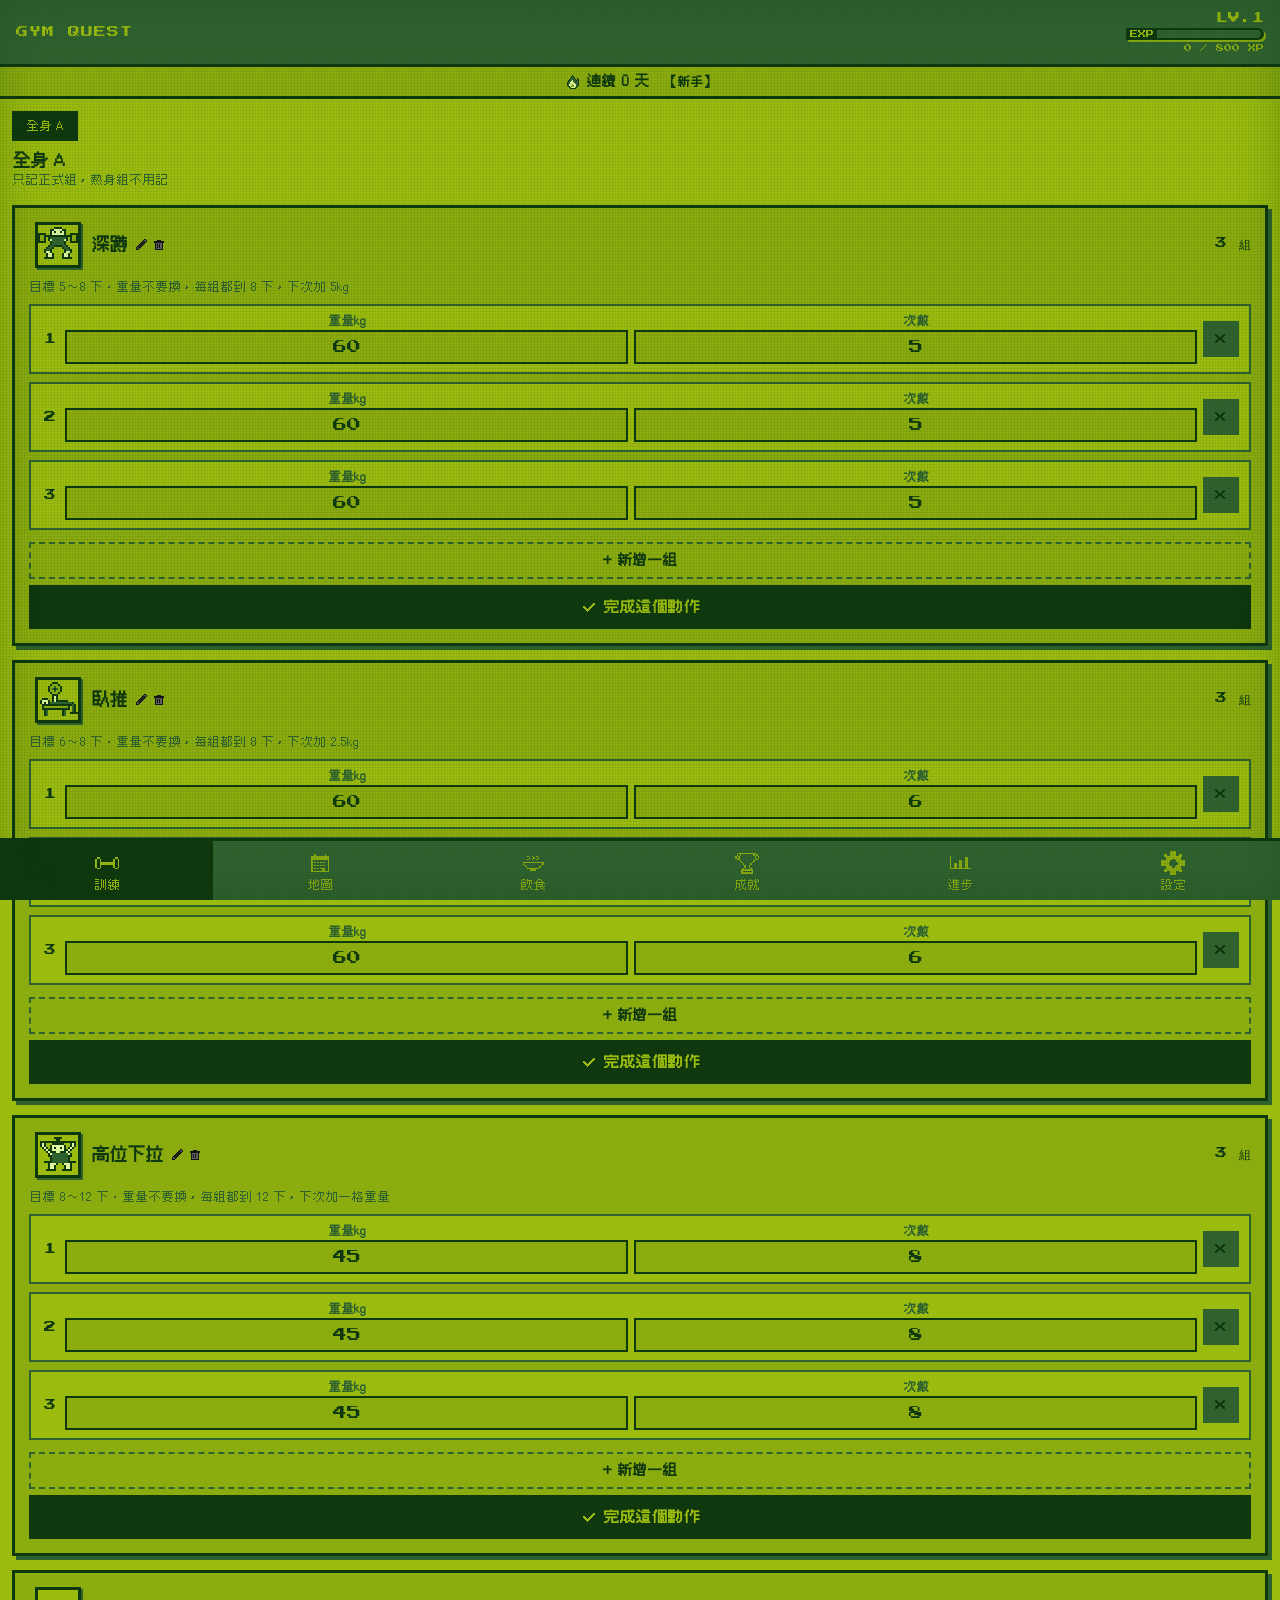
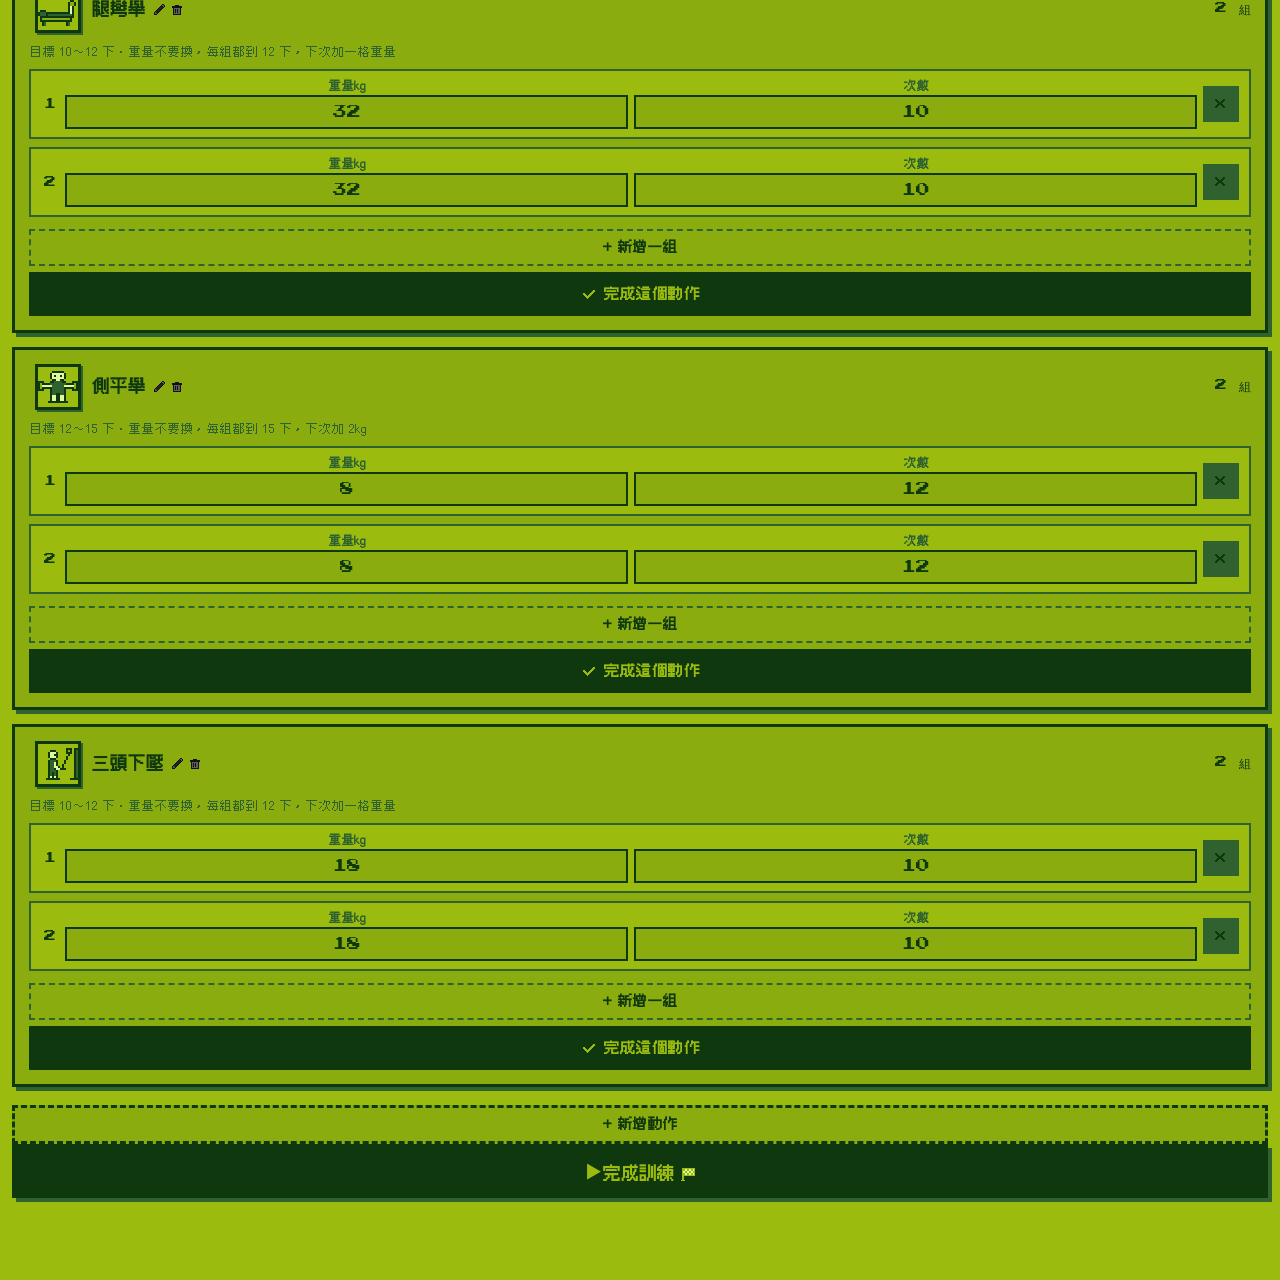
==== game.html @ 8fcd289e "教練功能：練完跳教練分析（每個動作跟上次比＋下次怎麼做）、動作卡顯示今天目標、進度頁教練總評（出席、近四週走勢、該調整什麼）、連三次沒進步自動降一成、同動作不同名字合併、可讀飲食 App 同步的資料 " ====
<!DOCTYPE html>
<html lang="zh-TW">
<head>
<meta charset="UTF-8">
<meta name="viewport" content="width=device-width, initial-scale=1.0, maximum-scale=1.0, user-scalable=no">
<title>健身打卡遊戲</title>
<link href="https://fonts.googleapis.com/css2?family=Noto+Sans+TC:wght@400;500;700&display=swap" rel="stylesheet">
<style>
@font-face {
  font-family: 'PressStart';
  src: url('[data-uri]') format('truetype');
}

/* Cubic 11 (俐方體11號) pixel CJK font, SIL OFL 1.1 — see fonts/OFL.txt */
@font-face {
  font-family: 'Cubic11';
  src: url('fonts/Cubic_11.woff2') format('woff2');
  font-display: swap;
}

*{box-sizing:border-box;margin:0;padding:0;}
body{font-family:'Cubic11','Noto Sans TC',sans-serif;background:#0a0a1a;color:#e0e0e0;min-height:100vh;display:flex;flex-direction:column;}

/* Header */
#app-header{background:#16213e;padding:12px 16px;display:flex;align-items:center;justify-content:space-between;border-bottom:2px solid #0f3460;}
#app-title{font-family:'PressStart',monospace;font-size:12px;color:#f39c12;letter-spacing:1px;}
#xp-area{display:flex;flex-direction:column;align-items:flex-end;gap:4px;}
#level-badge{font-family:'PressStart',monospace;font-size:12px;color:#f1c40f;}
#xp-bar-wrap{width:120px;height:8px;background:#2c3e50;border-radius:4px;overflow:hidden;}
#xp-bar{height:100%;background:linear-gradient(90deg,#f39c12,#e74c3c);border-radius:4px;transition:width 0.5s;}
#xp-text{font-family:'PressStart',monospace;font-size:8px;color:#bdc3c7;}

/* Streak */
#streak-bar{background:#0f3460;padding:6px 16px;text-align:center;font-size:14px;color:#f39c12;}

/* Main */
#main{flex:1;overflow-y:auto;padding-bottom:70px;}
#section-map{height:100%;overflow:hidden;}

/* Bottom Nav */
#bottom-nav{position:fixed;bottom:0;left:0;right:0;background:#16213e;border-top:2px solid #0f3460;display:flex;z-index:100;}
.nav-btn{flex:1;padding:10px 4px 8px;display:flex;flex-direction:column;align-items:center;gap:3px;cursor:pointer;border:none;background:none;color:#7f8c8d;font-size:12px;font-family:'Cubic11','Noto Sans TC',sans-serif;transition:color 0.2s;}
.nav-btn.active{color:#f39c12;}
.nav-btn svg{width:22px;height:22px;}
.nav-btn svg.px{width:24px;height:24px;}
.nav-px{display:flex;line-height:0;}
.nav-btn span{font-size:12px;}

/* Day Tabs */
#day-tabs{display:flex;overflow-x:auto;gap:6px;padding:12px 12px 0;scrollbar-width:none;}
#day-tabs::-webkit-scrollbar{display:none;}
.day-tab{flex-shrink:0;padding:6px 12px;border-radius:20px;border:2px solid transparent;cursor:pointer;font-size:12px;font-weight:500;transition:all 0.2s;background:#1a1a2e;color:#7f8c8d;}
.day-tab.active{color:#fff;border-color:currentColor;}
.day-tab.active.push{color:#e74c3c;border-color:#e74c3c;background:#2d1515;}
.day-tab.active.pull{color:#3498db;border-color:#3498db;background:#152030;}
.day-tab.active.legs{color:#2ecc71;border-color:#2ecc71;background:#152818;}
.day-tab.active.rest{color:#7f8c8d;border-color:#7f8c8d;}

/* Exercise Cards */
.ex-card{background:#1a1a2e;border-radius:12px;margin:12px;padding:14px;border:1px solid #2a2a4e;}
.ex-name{font-size:16px;font-weight:700;margin-bottom:10px;color:#fff;}
.ex-name span{font-size:12px;font-weight:400;color:#7f8c8d;margin-left:6px;}

/* Set rows */
.set-row{display:flex;align-items:center;gap:6px;margin-bottom:8px;padding:8px 10px;border-radius:8px;background:#0f0f2a;transition:all 0.2s;}
.set-row.confirmed{background:#0d1f0d;opacity:0.75;}
.set-row.locked{background:#111128;opacity:0.5;}
.set-num{font-size:12px;color:#7f8c8d;width:18px;flex-shrink:0;text-align:center;}
.set-inp{flex:1;min-width:0;}
.set-inp input{width:100%;background:#1e1e3e;border:1px solid #2a2a5e;border-radius:6px;color:#fff;font-size:16px;padding:6px 4px;font-family:'Cubic11','Noto Sans TC',sans-serif;text-align:center;}
.set-inp input:disabled{background:#181830;color:#555;border-color:#222;}
.set-inp label{font-size:12px;color:#7f8c8d;display:block;text-align:center;margin-bottom:2px;}
.confirm-btn{width:44px;height:44px;border-radius:50%;background:#27ae60;border:none;color:#fff;font-size:20px;cursor:pointer;flex-shrink:0;display:flex;align-items:center;justify-content:center;transition:transform 0.1s;}
.confirm-btn:active{transform:scale(0.9);}
.confirmed-icon{width:44px;height:44px;border-radius:50%;background:#1a3a1a;display:flex;align-items:center;justify-content:center;font-size:18px;flex-shrink:0;}
.lock-icon{width:44px;height:44px;border-radius:50%;background:#1a1a2e;display:flex;align-items:center;justify-content:center;font-size:18px;flex-shrink:0;color:#444;}

/* Add set button */
.add-set-btn{width:100%;padding:8px;border:1px dashed #2a2a5e;border-radius:8px;background:none;color:#7f8c8d;font-size:14px;cursor:pointer;margin-top:4px;font-family:'Cubic11','Noto Sans TC',sans-serif;}
.add-set-btn:hover{border-color:#3498db;color:#3498db;}

/* Complete button */
#complete-btn-wrap{padding:0 12px 12px;}
#complete-btn{width:100%;padding:14px;border-radius:12px;background:linear-gradient(135deg,#f39c12,#e74c3c);border:none;color:#fff;font-size:16px;font-weight:700;cursor:pointer;font-family:'Cubic11','Noto Sans TC',sans-serif;transition:opacity 0.2s;}
#complete-btn:hover{opacity:0.9;}
#complete-btn:disabled{opacity:0.4;cursor:not-allowed;}

/* Rest day */
#rest-msg{text-align:center;padding:60px 20px;color:#7f8c8d;}
#rest-msg .rest-icon{font-size:60px;margin-bottom:16px;}
#rest-msg h2{font-size:20px;color:#fff;margin-bottom:8px;}
#rest-msg p{font-size:14px;}

/* Map */
#map-section{padding:12px;}
.map-title{font-family:'PressStart',monospace;font-size:12px;color:#f39c12;margin-bottom:12px;}
.map-week-row{display:flex;gap:4px;margin-bottom:4px;align-items:center;}
.week-label{width:30px;font-size:12px;color:#555;flex-shrink:0;}
.week-dots{display:grid;grid-template-columns:repeat(7,1fr);gap:3px;flex:1;}
.day-dot-sm{aspect-ratio:1;border-radius:3px;cursor:pointer;}
.push-done{background:#27ae60;}
.pull-done{background:#27ae60;}
.legs-done{background:#27ae60;}
.rest-day{background:#2a2a4e;cursor:default;}
.map-future{background:#1a1a2e;border:1px solid #2a2a4e;cursor:default;}
.missed{background:#3a3a3a;}
.today-dot{background:#f39c12;box-shadow:0 0 6px #f39c12;}

/* Day detail modal */
#day-modal{position:fixed;inset:0;background:rgba(0,0,0,0.85);display:none;align-items:flex-end;justify-content:center;z-index:9996;}
#day-modal.show{display:flex;}
.day-modal-box{background:#1a1a2e;border-radius:16px 16px 0 0;width:100%;max-height:80vh;overflow-y:auto;padding:20px;}
.day-modal-date{font-family:'PressStart',monospace;font-size:12px;color:#f39c12;margin-bottom:12px;}
.day-modal-ex{margin-bottom:12px;}
.day-modal-ex-name{font-size:14px;font-weight:700;color:#fff;margin-bottom:6px;}
.day-modal-set{font-size:12px;color:#bdc3c7;padding:3px 0;}
#part-modal{position:fixed;inset:0;background:rgba(0,0,0,0.85);display:none;align-items:flex-end;justify-content:center;z-index:9996;}
#part-modal.show{display:flex;}
#part-grid{display:grid;grid-template-columns:repeat(3,1fr);gap:8px;}
.part-btn{display:flex;flex-direction:column;align-items:center;gap:6px;padding:10px 4px;border-radius:8px;border:1px solid #2a2a4e;background:#0f0f2a;color:#e0e0e0;font-size:14px;cursor:pointer;font-family:'Cubic11','Noto Sans TC',sans-serif;}
.part-btn:active{border-color:#f39c12;}
.ex-icon{flex-shrink:0;margin-right:8px;image-rendering:pixelated;}
.ex-tile{flex-shrink:0;width:46px;height:46px;margin-right:10px;display:flex;align-items:center;justify-content:center;background:#9bbc0f;border:3px solid #0f380f;box-shadow:2px 2px 0 #306230;}
.ex-tile .ex-icon{margin-right:0;}
.px{vertical-align:middle;flex-shrink:0;}
.px-tile{display:inline-flex;align-items:center;justify-content:center;width:40px;height:40px;background:#9bbc0f;border:3px solid #0f380f;box-shadow:2px 2px 0 #306230;}
.ach-card:not(.unlocked) .px-tile{opacity:.55;}
.ach-lock{opacity:.7;}
.day-modal-close{width:100%;padding:12px;border-radius:8px;border:none;background:#2a2a4e;color:#fff;font-size:15px;cursor:pointer;margin-top:12px;font-family:'Cubic11','Noto Sans TC',sans-serif;}

/* Achievements */
#ach-section{padding:12px;}
.ach-card{background:#1a1a2e;border-radius:10px;padding:12px 14px;margin-bottom:8px;display:flex;align-items:center;gap:12px;border:1px solid #2a2a4e;}
.ach-card.unlocked{border-color:#f39c12;background:#1e1a10;}
.ach-icon{font-size:28px;width:44px;text-align:center;}
.ach-info{flex:1;}
.ach-name{font-size:14px;font-weight:700;color:#fff;}
.ach-card:not(.unlocked) .ach-name{color:#555;}
.ach-desc{font-size:12px;color:#7f8c8d;margin-top:2px;}
.ach-card:not(.unlocked) .ach-desc{color:#333;}
.ach-lock{font-size:20px;color:#333;}

/* Settings */
#set-section{padding:12px;}
.set-group{background:#1a1a2e;border-radius:12px;padding:14px;margin-bottom:12px;border:1px solid #2a2a4e;}
.set-group h3{font-size:14px;color:#f39c12;margin-bottom:12px;font-weight:700;}
.set-row-item{display:flex;flex-direction:column;gap:6px;margin-bottom:12px;}
.set-row-item label{font-size:14px;color:#bdc3c7;}
.set-row-item input[type=date]{background:#0f0f2a;border:1px solid #2a2a5e;border-radius:8px;color:#fff;font-size:16px;padding:8px 10px;font-family:'Cubic11','Noto Sans TC',sans-serif;width:100%;}
.danger-btn{width:100%;padding:12px;border-radius:8px;border:1px solid #e74c3c;background:none;color:#e74c3c;font-size:14px;cursor:pointer;font-family:'Cubic11','Noto Sans TC',sans-serif;margin-top:6px;}
.danger-btn:hover{background:#e74c3c;color:#fff;}
.save-btn{width:100%;padding:12px;border-radius:8px;border:none;background:#27ae60;color:#fff;font-size:14px;cursor:pointer;font-family:'Cubic11','Noto Sans TC',sans-serif;margin-top:6px;}

/* Toast */
#toast{position:fixed;top:20px;left:50%;transform:translateX(-50%) translateY(-80px);background:#f39c12;color:#000;padding:10px 20px;border-radius:20px;font-size:14px;font-weight:700;z-index:9999;transition:transform 0.3s;pointer-events:none;}
#toast.show{transform:translateX(-50%) translateY(0);}

/* Achievement notification */
#ach-notif{position:fixed;top:70px;right:-320px;background:#1a1a2e;border:2px solid #f39c12;border-radius:12px;padding:12px 14px;width:280px;z-index:9995;transition:right 0.4s cubic-bezier(0.175,0.885,0.32,1.275);box-shadow:0 4px 20px rgba(0,0,0,0.5);}
#ach-notif.show{right:12px;}
.ach-notif-inner{display:flex;align-items:center;gap:10px;}
.ach-notif-icon{font-size:28px;flex-shrink:0;}
.ach-notif-text{}
.ach-notif-label{font-size:12px;color:#f39c12;font-family:'PressStart',monospace;margin-bottom:3px;}
.ach-notif-name{font-size:14px;font-weight:700;color:#fff;}
.ach-notif-desc{font-size:12px;color:#7f8c8d;margin-top:2px;}

/* Coach analysis overlay */
#coach-overlay{position:fixed;inset:0;background:rgba(0,0,0,0.92);display:none;flex-direction:column;z-index:9997;overflow-y:auto;}
#coach-overlay.show{display:flex;}
.coach-header{background:#16213e;padding:16px;text-align:center;font-family:'PressStart',monospace;font-size:12px;color:#f39c12;letter-spacing:1px;flex-shrink:0;}
.coach-body{padding:12px;flex:1;}
.coach-ex{background:#1a1a2e;border-radius:12px;margin-bottom:12px;padding:14px;border-left:4px solid #2a2a5e;}
.coach-ex-name{font-size:15px;font-weight:700;color:#fff;margin-bottom:8px;}
.coach-sets{font-size:12px;color:#7f8c8d;margin-bottom:10px;line-height:1.8;}
.coach-advice{display:flex;align-items:center;gap:10px;padding:10px 12px;border-radius:8px;font-size:14px;font-weight:700;}
.advice-up{background:#0d2e1a;color:#2ecc71;border:1px solid #27ae60;}
.advice-hold{background:#1a1a0d;color:#f39c12;border:1px solid #f39c12;}
.advice-down{background:#2e0d0d;color:#e74c3c;border:1px solid #c0392b;}
.advice-icon{font-size:20px;flex-shrink:0;}
.coach-footer{padding:16px;flex-shrink:0;}
.coach-close-btn{width:100%;padding:14px;border-radius:12px;border:none;background:#3498db;color:#fff;font-size:16px;font-weight:700;cursor:pointer;font-family:'Cubic11','Noto Sans TC',sans-serif;}

/* Level up overlay */
#lvl-overlay{position:fixed;inset:0;background:rgba(0,0,0,0.85);display:none;align-items:center;justify-content:center;z-index:9998;flex-direction:column;gap:16px;}
#lvl-overlay.show{display:flex;}
.lvl-title{font-family:'PressStart',monospace;font-size:16px;color:#f1c40f;text-align:center;line-height:2;}
.lvl-btn{padding:12px 32px;border-radius:20px;border:none;background:#f39c12;color:#000;font-size:16px;font-weight:700;cursor:pointer;font-family:'Cubic11','Noto Sans TC',sans-serif;}

/* No plan notice */
#no-plan-notice{background:#1a1a2e;border:1px solid #f39c12;border-radius:10px;margin:12px;padding:12px;font-size:14px;color:#f39c12;text-align:center;}

/* Day header */
.day-header{padding:10px 12px 4px;font-size:14px;color:#7f8c8d;}
.day-note{font-size:12px;color:#306230;margin-top:2px;}
.ex-goal{font-size:12px;line-height:1.5;color:#306230;padding:0 0 8px;}
.ex-goal.up{color:#0f380f;font-weight:700;}
.ex-goal b{color:#0f380f;}
.coach-card{background:#e0f8a0;border:3px solid #0f380f;border-radius:4px;box-shadow:4px 4px 0 #306230;padding:12px 14px;margin:0 0 16px;color:#0f380f;font-size:14px;line-height:1.6;}
.coach-card h4{font-size:16px;margin:0 0 6px;display:flex;align-items:center;gap:6px;}
.coach-card h5{font-size:12px;margin:12px 0 4px;color:#306230;border-bottom:2px dashed #306230;padding-bottom:2px;}
.coach-row{display:flex;gap:8px;align-items:baseline;padding:2px 0;}
.coach-row .nm{flex:0 0 5em;font-weight:700;}
.coach-row .tg{flex:0 0 4.4em;font-weight:700;white-space:nowrap;}
.coach-row .dt{flex:1;color:#306230;font-size:12px;}
.coach-tip{padding:4px 0 4px 14px;position:relative;}
.coach-tip::before{content:'▶';position:absolute;left:0;font-size:10px;top:8px;}
.coach-top{background:#e0f8a0;border:3px solid #0f380f;padding:10px 12px;margin-bottom:12px;color:#0f380f;font-size:14px;line-height:1.6;font-weight:700;}
.coach-tag{float:right;font-size:12px;padding:1px 8px;border:2px solid #0f380f;background:#e0f8a0;color:#0f380f;}
.coach-tag.up{background:#0f380f;color:#9bbc0f;}
.day-header strong{color:#fff;font-size:15px;}

/* ─── Game Boy theme（四階綠：#0f380f / #306230 / #8bac0f / #9bbc0f）───
   Overrides the base styles above; inline colors in render functions are
   remapped with attribute selectors. */
body{background:#9bbc0f;color:#0f380f;}
#app-header{background:#306230;border-bottom:3px solid #0f380f;}
#app-title,#level-badge{color:#9bbc0f;}
#xp-text{color:#8bac0f;}
/* Pokémon HP-style EXP bar: dark rounded frame, label, segmented fill that moves in steps */
#xp-row{display:flex;align-items:center;gap:3px;background:#0f380f;padding:2px 3px 2px 4px;border-radius:2px 8px 8px 2px;box-shadow:2px 2px 0 #8bac0f;}
#xp-label{font-family:'PressStart',monospace;font-size:8px;line-height:1;color:#9bbc0f;}
#xp-bar-wrap{width:104px;height:8px;border-radius:0 5px 5px 0;background:#306230;border:2px solid #306230;overflow:hidden;}
#xp-bar{border-radius:0;background:repeating-linear-gradient(90deg,#9bbc0f 0 4px,#8bac0f 4px 5px);transition:width .6s steps(10);}
#streak-bar{background:#8bac0f;color:#0f380f;border-bottom:3px solid #0f380f;font-weight:700;}
#streak-bar *{color:#0f380f!important;}

.day-tab{border-radius:0;background:#0f380f!important;color:#9bbc0f!important;border:2px solid #0f380f!important;}
.day-header{color:#306230;}
.day-header strong{color:#0f380f;font-size:17px;}

.ex-card{background:#8bac0f;border:3px solid #0f380f;border-radius:0;box-shadow:4px 4px 0 #306230;margin:14px 12px;}
.ex-name span[id^=exname]{font-size:17px!important;font-weight:700!important;color:#0f380f!important;margin-left:0!important;}
.ex-name > span:last-child{color:#0f380f!important;font-family:'PressStart',monospace;font-size:12px!important;}
.ex-name button{filter:grayscale(1) brightness(.4);}

.set-row{background:#9bbc0f;border:2px solid #306230;border-radius:0;}
.set-num{font-family:'PressStart',monospace;font-size:12px;color:#0f380f;}
.set-inp label{color:#306230;font-weight:700;}
.set-inp input{background:#8bac0f;color:#0f380f;border:2px solid #0f380f;border-radius:0;font-family:'PressStart',monospace;font-size:14px;padding:8px 4px;}
.set-inp input:focus{outline:none;background:#0f380f;color:#9bbc0f;}
/* LCD screen texture: faint pixel grid + darker edges over everything, ignores taps */
body::after{content:'';position:fixed;inset:0;pointer-events:none;z-index:100000;
  background:
    repeating-linear-gradient(0deg,rgba(15,56,15,.07) 0 1px,transparent 1px 3px),
    repeating-linear-gradient(90deg,rgba(15,56,15,.07) 0 1px,transparent 1px 3px);
  box-shadow:inset 0 0 40px rgba(15,56,15,.25);}
/* Game Boy scrollbars (replace the browser's white ones) */
*{scrollbar-width:thin;scrollbar-color:#306230 #8bac0f;}
::-webkit-scrollbar{width:8px;height:8px;}
::-webkit-scrollbar-track{background:#8bac0f;}
::-webkit-scrollbar-thumb{background:#306230;border:2px solid #8bac0f;border-radius:0;}
/* hide the browser's white number spinner arrows */
input[type=number]{-moz-appearance:textfield;appearance:textfield;}
input[type=number]::-webkit-inner-spin-button,input[type=number]::-webkit-outer-spin-button{-webkit-appearance:none;margin:0;}
.set-row button{background:#306230!important;color:#9bbc0f!important;border-radius:0!important;}

.add-set-btn{border:2px dashed #306230;border-radius:0;color:#0f380f;font-weight:700;}
.add-set-btn:hover,.add-set-btn:active{border-color:#0f380f;color:#0f380f;background:#9bbc0f!important;}
.ex-done-btn{width:100%;padding:10px;margin-top:6px;border:3px solid #0f380f;border-radius:0;background:#0f380f;color:#9bbc0f;font-size:15px;font-weight:700;cursor:pointer;font-family:'Cubic11','Noto Sans TC',sans-serif;display:flex;align-items:center;justify-content:center;gap:6px;}
.ex-done-btn .px rect[fill="#0f380f"]{fill:#9bbc0f;}
.ex-done-btn.undo{background:#9bbc0f;color:#0f380f;}
.ex-done-btn.undo .px rect[fill="#0f380f"]{fill:#0f380f;}
.ex-card.done{background:#9bbc0f;box-shadow:none;border-style:dashed;opacity:.85;}
.ex-card.done.collapsed{padding:8px 12px;cursor:pointer;}
.ex-done-row{display:flex;align-items:center;gap:6px;color:#0f380f;}
.ex-done-row b{font-size:15px;white-space:nowrap;}
.ex-done-sum{font-size:12px;color:#306230;margin-left:auto;text-align:right;}
#complete-btn{background:#0f380f;color:#9bbc0f;border-radius:0;box-shadow:4px 4px 0 #306230;font-size:17px;}

#bottom-nav{background:#306230;border-top:3px solid #0f380f;}
.nav-btn{color:#8bac0f;}
.nav-btn.active{color:#9bbc0f;background:#0f380f;}

/* recolor body-part icons to green shades */
.ex-icon rect{fill:#306230;}
.ex-icon rect[fill="#c8a27a"],.ex-icon rect[fill="#6b5a48"]{fill:#0f380f;}
.ex-icon rect[fill="#f39c12"]{fill:#e0f8a0;}
.ex-icon rect[fill="#0a0a1a"]{fill:#9bbc0f;}

.set-group,.ach-card,.day-modal-box,.part-btn{background:#8bac0f!important;color:#0f380f!important;border:3px solid #0f380f!important;border-radius:0!important;}
.set-group h3,.day-modal-date,.ach-name,.day-modal-ex-name{color:#0f380f!important;}
.save-btn,.day-modal-close{background:#0f380f;color:#9bbc0f;border-radius:0;}
.danger-btn{border-radius:0;border-color:#0f380f;color:#0f380f;}
#toast{background:#0f380f;color:#9bbc0f;border-radius:0;}

/* ── Other tabs (map / diet / achievements / progress): inline colors → Game Boy palette ── */
:is(#section-map,#section-diet,#section-achievements,#section-progress) [style*="color:#fff"],
:is(#section-map,#section-diet,#section-achievements,#section-progress) [style*="color:#ecf0f1"],
:is(#section-map,#section-diet,#section-achievements,#section-progress) [style*="color:#f39c12"],
:is(#section-map,#section-diet,#section-achievements,#section-progress) [style*="color:#e74c3c"],
:is(#section-map,#section-diet,#section-achievements,#section-progress) [style*="color:#3498db"],
:is(#section-map,#section-diet,#section-achievements,#section-progress) [style*="color:#27ae60"],
:is(#section-map,#section-diet,#section-achievements,#section-progress) [style*="color:#2ecc71"],
:is(#section-map,#section-diet,#section-achievements,#section-progress) [style*="color:#9b59b6"]{color:#0f380f!important;}
:is(#section-map,#section-diet,#section-achievements,#section-progress) [style*="color:#7f8c8d"]{color:#306230!important;}

/* big panels */
#section-achievements [style*="background:#16213e"],
#section-progress [style*="background:#1a1a2e"]{background:#8bac0f!important;border:3px solid #0f380f;border-radius:0!important;box-shadow:4px 4px 0 #306230;}
/* diet page */
.dt-wrap{padding:12px;}
.dt-title{font-family:'PressStart',monospace;font-size:12px;text-align:center;letter-spacing:1px;background:#0f380f;color:#9bbc0f;padding:10px;margin-bottom:14px;box-shadow:4px 4px 0 #306230;}
.dt-card{display:block;background:#8bac0f;border:3px solid #0f380f;box-shadow:4px 4px 0 #306230;padding:12px;margin-bottom:16px;color:#0f380f;}
.dt-h{display:flex;align-items:center;gap:6px;font-size:14px;font-weight:700;padding-bottom:8px;margin-bottom:10px;border-bottom:2px dashed #306230;list-style:none;}
.dt-h::-webkit-details-marker{display:none;}
.dt-h small{margin-left:auto;font-size:12px;font-weight:400;color:#306230;}
summary.dt-h{cursor:pointer;}
.dt-foods:not([open]) .dt-h{border-bottom:none;padding-bottom:0;margin-bottom:0;}
.dt-foods[open] .dt-h small{visibility:hidden;}
.dt-bar-row{display:flex;align-items:center;gap:8px;margin:8px 0;font-size:12px;}
.dt-bar-label{width:44px;flex-shrink:0;}
.dt-bar{flex:1;height:12px;background:#9bbc0f;border:2px solid #0f380f;border-radius:0 6px 6px 0;overflow:hidden;}
.dt-bar div{height:100%;background:repeating-linear-gradient(90deg,#0f380f 0 4px,#306230 4px 5px);}
.dt-bar-val{width:74px;flex-shrink:0;text-align:right;color:#306230;}
.dt-bar-val b{color:#0f380f;}
.dt-note{margin-top:10px;font-size:12px;color:#306230;border-top:2px dashed #306230;padding-top:8px;}
.dt-tabs{display:grid;grid-template-columns:repeat(5,1fr);gap:4px;margin-bottom:10px;}
.dt-tab{font-family:'Cubic11','Noto Sans TC',sans-serif;font-size:12px;padding:6px 0;background:#9bbc0f;color:#0f380f;border:2px solid #0f380f;cursor:pointer;}
.dt-tab.active{background:#0f380f;color:#9bbc0f;}
.dt-row{background:#9bbc0f;border:2px solid #306230;padding:8px 10px;margin-bottom:6px;}
.dt-row-top{display:flex;justify-content:space-between;align-items:baseline;gap:8px;font-size:14px;}
.dt-name{font-weight:700;}
.dt-name small{font-weight:400;font-size:12px;color:#306230;margin-left:6px;}
.dt-kcal{font-family:'PressStart',monospace;font-size:12px;white-space:nowrap;}
.dt-kcal small{font-family:'Cubic11','Noto Sans TC',sans-serif;font-size:12px;margin-left:3px;color:#306230;}
.dt-mac{display:flex;gap:12px;margin-top:4px;font-size:12px;color:#306230;}
.dt-mac b{color:#0f380f;}
.dt-total{background:#0f380f;color:#9bbc0f;padding:10px;margin-top:8px;}
.dt-total .dt-row-top{font-weight:700;}
.dt-total .dt-kcal small,.dt-total .dt-mac b{color:#9bbc0f;}
.dt-total .dt-mac{color:#8bac0f;}

/* achievements: title progress bar + cards */
#section-achievements [style*="background:#0a0a1a"]{background:#0f380f!important;border-radius:0!important;height:8px!important;}
#section-achievements [style*="linear-gradient"]{background:#9bbc0f!important;border-radius:0!important;}
.ach-card.unlocked{background:#0f380f!important;}
.ach-card.unlocked .ach-name{color:#9bbc0f!important;}
.ach-card.unlocked .ach-desc{color:#8bac0f!important;}
.ach-card:not(.unlocked) .ach-name{color:#306230!important;}
.ach-card:not(.unlocked) .ach-desc{color:#306230!important;opacity:.8;}

/* progress chart bars */
#section-progress [style*="background:#3498db"]{background:#0f380f!important;border-radius:0!important;width:10px!important;}

/* map */
#section-map button[style*="background:#1a1a2e"]{background:#0f380f!important;color:#9bbc0f!important;border-radius:0!important;}
#section-map [style*="background:#12122a"]{background:#8bac0f!important;color:#306230!important;border-radius:0!important;}
#section-map [style*="background:#0d0d1a"]{background:#9bbc0f!important;color:#8bac0f!important;border:2px solid #8bac0f!important;border-radius:0!important;}
#section-map [style*="background:#1e7a45"]{background:#0f380f!important;color:#9bbc0f!important;border-radius:0!important;}
#section-map div[style*="solid #f39c12"]{background:#e0f8a0!important;color:#0f380f!important;border:3px solid #0f380f!important;border-radius:0!important;}

/* modals / overlays */
.day-modal-set{color:#306230;}
#day-modal-body [style*="color:#f39c12"]{color:#0f380f!important;font-weight:700;}
#day-modal-body [style*="color:#7f8c8d"]{color:#306230!important;}
.day-modal-ex{border-bottom:2px dashed #306230;padding-bottom:8px;}
.part-btn span{color:#0f380f;}
#ach-notif{background:#8bac0f;border:3px solid #0f380f;border-radius:0;box-shadow:4px 4px 0 #306230;}
.ach-notif-label,.ach-notif-name{color:#0f380f;font-weight:700;}
.ach-notif-desc{color:#306230;}
.coach-header{background:#306230;color:#9bbc0f;}
.coach-ex{background:#8bac0f;border-radius:0;border-left:6px solid #0f380f;}
.coach-ex-name{color:#0f380f;}
.coach-sets{color:#306230;}
.advice-up,.advice-hold,.advice-down{border-radius:0;background:#9bbc0f;color:#0f380f;border:2px solid #0f380f;}
.advice-up{background:#0f380f;color:#9bbc0f;}
.coach-close-btn,.lvl-btn{background:#9bbc0f;color:#0f380f;border-radius:0;box-shadow:4px 4px 0 #306230;}
.lvl-title{color:#9bbc0f;}

/* settings: progress box (inline colors) */
#section-settings [style*="background:#0f0f2a"]{background:#9bbc0f!important;border:2px solid #306230;border-radius:0!important;color:#0f380f!important;}
#section-settings [style*="color:#f39c12"]{color:#0f380f!important;}
#section-settings [style*="color:#7f8c8d"]{color:#306230!important;}

/* ── Pokémon-style dialog boxes: light box, double dark border, blinking ▶ cursor ── */
@keyframes px-blink{0%,49%{opacity:1}50%,100%{opacity:0}}
.day-modal-box,#ach-notif,#toast,.lvl-title{
  background:#e0f8a0!important;color:#0f380f!important;
  border:4px solid #0f380f!important;border-radius:6px!important;
  box-shadow:inset 0 0 0 3px #e0f8a0,inset 0 0 0 5px #306230,4px 4px 0 #306230!important;
}
.day-modal-box{margin:0 8px 8px;width:calc(100% - 16px);padding:20px 18px!important;}
.day-modal-box .day-modal-set{color:#306230;}
.part-btn{background:#e0f8a0!important;border-width:2px!important;}
.part-btn:active,.part-btn:focus{background:#9bbc0f!important;outline:none;}
.day-modal-close,.lvl-btn,.coach-close-btn{text-align:left;padding-left:18px!important;background:#e0f8a0!important;color:#0f380f!important;border:3px solid #0f380f!important;border-radius:4px!important;box-shadow:none!important;font-weight:700;}
.day-modal-close::before,.lvl-btn::before,.coach-close-btn::before,#complete-btn::before{content:'▶ ';display:inline-block;animation:px-blink 1s steps(1) infinite;}
#complete-btn{text-align:center;}
#complete-btn .px rect[fill="#0f380f"]{fill:#9bbc0f;}
/* level up: text box in the middle of the dark screen */
#lvl-overlay{background:rgba(15,56,15,.92)!important;}
.lvl-title{padding:18px 26px;font-size:14px!important;}
.lvl-btn{min-width:180px;border-color:#9bbc0f!important;box-shadow:inset 0 0 0 2px #306230!important;}
/* toast + achievement popup: stepped motion like a GB screen */
#toast{border-radius:4px!important;padding:12px 18px!important;font-weight:700;white-space:nowrap;transition-timing-function:steps(4)!important;}
#toast::after{content:' ▼';animation:px-blink 1s steps(1) infinite;}
#ach-notif{transition-timing-function:steps(5)!important;}
.ach-notif-label{font-family:'PressStart','Cubic11',monospace!important;font-size:12px!important;display:flex;align-items:center;gap:4px;}
/* in-game dialog replacing native confirm/prompt/alert */
#px-dlg{position:fixed;inset:0;background:rgba(15,56,15,.85);display:none;align-items:flex-end;justify-content:center;z-index:10001;}
#px-dlg.show{display:flex;}
#px-dlg-msg{font-size:14px;line-height:1.7;white-space:pre-wrap;word-break:break-all;}
#px-dlg-inp{display:none;width:100%;margin-top:12px;background:#8bac0f;color:#0f380f;border:2px solid #0f380f;border-radius:0;font-size:16px;padding:8px;font-family:'Cubic11','Noto Sans TC',sans-serif;}
#px-dlg-inp:focus{outline:none;background:#9bbc0f;}
#px-dlg-btns{display:flex;gap:8px;}
#px-dlg-btns .day-modal-close{flex:1;}
#px-dlg-btns .px-dlg-no::before{content:'';display:none;}
</style>
</head>
<body>

<!-- Day Detail Modal -->
<div id="day-modal" onclick="closeDayModal()">
  <div class="day-modal-box" onclick="event.stopPropagation()">
    <div class="day-modal-date" id="day-modal-date"></div>
    <div id="day-modal-body"></div>
    <button class="day-modal-close" onclick="closeDayModal()">關閉</button>
  </div>
</div>

<!-- Body Part Picker -->
<div id="part-modal" onclick="closePartPicker()">
  <div class="day-modal-box" onclick="event.stopPropagation()">
    <div class="day-modal-date">訓練部位</div>
    <div id="part-grid"></div>
    <button class="day-modal-close" onclick="closePartPicker()">取消</button>
  </div>
</div>

<div id="px-dlg">
  <div class="day-modal-box">
    <div id="px-dlg-msg"></div>
    <input id="px-dlg-inp" type="text" autocomplete="off">
    <div id="px-dlg-btns">
      <button class="day-modal-close px-dlg-no" onclick="pxDlgDone(false)">否</button>
      <button class="day-modal-close" onclick="pxDlgDone(true)">是</button>
    </div>
  </div>
</div>

<!-- Coach Analysis Overlay -->
<div id="coach-overlay">
  <div class="coach-header"><span data-px="chart"></span> 教練分析</div>
  <div class="coach-body" id="coach-body"></div>
  <div class="coach-footer">
    <button class="coach-close-btn" onclick="closeCoach()">了解，繼續</button>
  </div>
</div>

<!-- Level Up Overlay -->
<div id="lvl-overlay">
  <div class="lvl-title" id="lvl-title"></div>
  <button class="lvl-btn" onclick="closeLvlOverlay()">繼續</button>
</div>

<!-- Toast -->
<div id="toast"></div>

<!-- Achievement Notification -->
<div id="ach-notif">
  <div class="ach-notif-inner">
    <div class="ach-notif-icon" id="ach-notif-icon"></div>
    <div class="ach-notif-text">
      <div class="ach-notif-label"><span data-px="trophy"></span> 成就解鎖！</div>
      <div class="ach-notif-name" id="ach-notif-name"></div>
      <div class="ach-notif-desc" id="ach-notif-desc"></div>
    </div>
  </div>
</div>

<!-- Header -->
<div id="app-header">
  <div id="app-title">GYM QUEST</div>
  <div id="xp-area">
    <div id="level-badge">LV.1</div>
    <div id="xp-row"><span id="xp-label">EXP</span><div id="xp-bar-wrap"><div id="xp-bar" style="width:0%"></div></div></div>
    <div id="xp-text">0 / 800 XP</div>
  </div>
</div>

<!-- Streak -->
<div id="streak-bar"><span data-px="fire"></span> 連續 <strong id="streak-val">0</strong> 天　<span id="title-badge" style="font-size:12px;color:#f39c12;"></span></div>

<!-- Main -->
<div id="main">
  <div id="section-workout"></div>
  <div id="section-map" style="display:none"></div>
  <div id="section-diet" style="display:none"></div>
  <div id="section-achievements" style="display:none"></div>
  <div id="section-progress" style="display:none"></div>
  <div id="section-settings" style="display:none"></div>
</div>

<!-- Bottom Nav -->
<nav id="bottom-nav">
  <button class="nav-btn active" onclick="showSection('workout')" id="nav-workout">
    <span class="nav-px" data-pxnav="barbell"></span>
    <span>訓練</span>
  </button>
  <button class="nav-btn" onclick="showSection('map')" id="nav-map">
    <span class="nav-px" data-pxnav="calendar"></span>
    <span>地圖</span>
  </button>
  <button class="nav-btn" onclick="showSection('diet')" id="nav-diet">
    <span class="nav-px" data-pxnav="bowl"></span>
    <span>飲食</span>
  </button>
  <button class="nav-btn" onclick="showSection('achievements')" id="nav-achievements">
    <span class="nav-px" data-pxnav="trophy"></span>
    <span>成就</span>
  </button>
  <button class="nav-btn" onclick="showSection('progress')" id="nav-progress">
    <span class="nav-px" data-pxnav="chart"></span>
    <span>進步</span>
  </button>
  <button class="nav-btn" onclick="showSection('settings')" id="nav-settings">
    <span class="nav-px" data-pxnav="gear"></span>
    <span>設定</span>
  </button>
</nav>

<script>
// ─── Constants ───────────────────────────────────────────────
const GYM_SESSIONS  = 'gym_sessions';
const GYM_GAME      = 'gym_game';
const GYM_TEMPLATES = 'gym_tpl';
const GYM_PLAN      = 'gym_plan';
const GYM_SESSION_DRAFT = 'gym_draft';
const GYM_PROGRESS  = 'gym_progress';
const GYM_LINK      = 'gym_link'; // link code from the diet app (食光); device setting, not in backups
const GYM_DIET      = 'gym_diet'; // last synced diet summary {goal,tk,tp,days:{date:[kcal,p,c,f]},w:{date:kg}}
const GYM_SFX       = 'gym_sfx'; // '0' = sound effects off (default on); device setting, not in backups

const XP_PER_SET   = 3;
const XP_COMPLETE  = 50;
const XP_DELOAD    = 80;
const XP_PER_LEVEL = 800;
const MAX_LEVEL    = 52;
const STREAK_MAX_GAP = 3; // rest days allowed between workouts (2–3 days/week, e.g. Mon → Fri)

// 一週三天全身，A／B 輪流。range = 目標次數範圍；inc = 全部達標後加多少 kg（0 = 機械，自己加一格）
const DEFAULT_TEMPLATES = {
  1:[ // 全身 A
    {name:'深蹲',      range:[5,8],   inc:5,   sets:[{w:60,r:5},{w:60,r:5},{w:60,r:5}]},
    {name:'臥推',      range:[6,8],   inc:2.5, sets:[{w:60,r:6},{w:60,r:6},{w:60,r:6}]},
    {name:'高位下拉',  range:[8,12],  inc:0,   sets:[{w:45,r:8},{w:45,r:8},{w:45,r:8}]},
    {name:'腿彎舉',    range:[10,12], inc:0,   sets:[{w:32,r:10},{w:32,r:10}]},
    {name:'側平舉',    range:[12,15], inc:2,   sets:[{w:8,r:12},{w:8,r:12}]},
    {name:'三頭下壓',  range:[10,12], inc:0,   sets:[{w:18,r:10},{w:18,r:10}]},
  ],
  2:[ // 全身 B
    {name:'硬舉',      range:[3,5],   inc:5,   sets:[{w:90,r:3},{w:90,r:3}]},
    {name:'上斜臥推',  range:[8,10],  inc:2.5, sets:[{w:50,r:8},{w:50,r:8},{w:50,r:8}]},
    {name:'機械划船',  range:[10,12], inc:0,   sets:[{w:23,r:10},{w:23,r:10},{w:23,r:10}]},
    {name:'槓片腿推',  range:[10,12], inc:5,   sets:[{w:100,r:10},{w:100,r:10},{w:100,r:10}]},
    {name:'二頭彎舉',  range:[10,12], inc:2.5, sets:[{w:17.5,r:10},{w:17.5,r:10}]},
    {name:'臉拉',      part:'shoulder', range:[12,15], inc:0, sets:[{w:'',r:12},{w:'',r:12}]},
  ],
};

const WEEK_CYCLE = [
  {type:'fullA', label:'全身 A', short:'全A', day:1, color:'push'},
  {type:'fullB', label:'全身 B', short:'全B', day:2, color:'legs'},
];

const ACHIEVEMENTS_DEF = [
  // 🏋️ 臥推挑戰
  {id:'bench_60', cat:'bench', name:'臥推新手',   desc:'臥推達到 60kg',   icon:'🥉', secret:false},
  {id:'bench_80', cat:'bench', name:'臥推中階',   desc:'臥推達到 80kg',   icon:'🥈', secret:false},
  {id:'bench_100',cat:'bench', name:'百公斤臥推', desc:'臥推達到 100kg',  icon:'🥇', secret:false},
  {id:'bench_120',cat:'bench', name:'臥推猛獸',   desc:'臥推達到 120kg',  icon:'👹', secret:false},

  // 🔙 高位下拉挑戰
  {id:'pull_50',  cat:'pull',  name:'下拉入門',   desc:'高位下拉達到 50kg', icon:'🥉', secret:false},
  {id:'pull_65',  cat:'pull',  name:'下拉進階',   desc:'高位下拉達到 65kg', icon:'🥈', secret:false},
  {id:'pull_80',  cat:'pull',  name:'下拉強者',   desc:'高位下拉達到 80kg', icon:'🥇', secret:false},
  {id:'pull_100', cat:'pull',  name:'下拉傳說',   desc:'高位下拉達到 100kg',icon:'⚡', secret:false},

  // 🦵 腿推挑戰
  {id:'leg_60',   cat:'legs',  name:'腿力覺醒',   desc:'腿推達到 60kg',  icon:'🥉', secret:false},
  {id:'leg_100',  cat:'legs',  name:'腿力精英',   desc:'腿推達到 100kg', icon:'🥈', secret:false},
  {id:'leg_150',  cat:'legs',  name:'鐵腿戰士',   desc:'腿推達到 150kg', icon:'🥇', secret:false},
  {id:'leg_200',  cat:'legs',  name:'腿推傳說',   desc:'腿推達到 200kg', icon:'🦵', secret:false},

  // 📅 出勤系列
  {id:'sess_10',  cat:'attend', name:'初出茅廬',  desc:'累積完成 10 次訓練',  icon:'📅', secret:false},
  {id:'sess_30',  cat:'attend', name:'習慣養成',  desc:'累積完成 30 次訓練',  icon:'📆', secret:false},
  {id:'sess_60',  cat:'attend', name:'堅持不懈',  desc:'累積完成 60 次訓練',  icon:'🗓️', secret:false},
  {id:'sess_100', cat:'attend', name:'百戰老將',  desc:'累積完成 100 次訓練', icon:'💯', secret:false},
  {id:'sess_200', cat:'attend', name:'訓練機器',  desc:'累積完成 200 次訓練', icon:'🤖', secret:false},

  // 🔥 連續挑戰
  {id:'streak_7',  cat:'streak', name:'一週不斷',  desc:'連續訓練 7 天',   icon:'🔥', secret:false},
  {id:'streak_14', cat:'streak', name:'兩週鐵人',  desc:'連續訓練 14 天',  icon:'🔥🔥', secret:false},
  {id:'streak_30', cat:'streak', name:'一月燃燒',  desc:'連續訓練 30 天',  icon:'💥', secret:false},
  {id:'streak_60', cat:'streak', name:'兩月烈焰',  desc:'連續訓練 60 天',  icon:'⚡', secret:false},
  {id:'streak_100',cat:'streak', name:'百日修煉',  desc:'連續訓練 100 天', icon:'👑', secret:false},
  {id:'streak_365',cat:'streak', name:'年度傳說',  desc:'連續訓練 365 天', icon:'🌟', secret:false},

  // 🏋️ 深蹲挑戰
  {id:'squat_60', cat:'squat', name:'深蹲入門',   desc:'深蹲達到 60kg',  icon:'🥉', secret:false},
  {id:'squat_80', cat:'squat', name:'深蹲進階',   desc:'深蹲達到 80kg',  icon:'🥈', secret:false},
  {id:'squat_100',cat:'squat', name:'深蹲百公斤', desc:'深蹲達到 100kg', icon:'🥇', secret:false},
  {id:'squat_120',cat:'squat', name:'深蹲猛獸',   desc:'深蹲達到 120kg', icon:'🦁', secret:false},

  // ⛏️ 硬拉挑戰
  {id:'dead_100', cat:'dead', name:'硬拉破百',    desc:'硬舉達到 100kg', icon:'🥉', secret:false},
  {id:'dead_120', cat:'dead', name:'硬拉強者',    desc:'硬舉達到 120kg', icon:'🥈', secret:false},
  {id:'dead_150', cat:'dead', name:'硬拉精英',    desc:'硬舉達到 150kg', icon:'🥇', secret:false},
  {id:'dead_180', cat:'dead', name:'硬拉傳說',    desc:'硬舉達到 180kg', icon:'💀', secret:false},

  // 💪 上肢日系列
  {id:'upper_5',  cat:'upper', name:'上肢初鳴',   desc:'完成 5 次上肢訓練',  icon:'💪', secret:false},
  {id:'upper_15', cat:'upper', name:'上肢覺醒',   desc:'完成 15 次上肢訓練', icon:'💪💪', secret:false},
  {id:'upper_30', cat:'upper', name:'上肢強者',   desc:'完成 30 次上肢訓練', icon:'🦾', secret:false},
  {id:'upper_60', cat:'upper', name:'上肢傳說',   desc:'完成 60 次上肢訓練', icon:'🏆', secret:false},

  // 🦵 下肢日系列
  {id:'lower_5',  cat:'lower', name:'下肢初鳴',   desc:'完成 5 次下肢訓練',  icon:'🦵', secret:false},
  {id:'lower_15', cat:'lower', name:'下肢覺醒',   desc:'完成 15 次下肢訓練', icon:'🦵🦵', secret:false},
  {id:'lower_30', cat:'lower', name:'下肢英雄',   desc:'完成 30 次下肢訓練', icon:'🏃', secret:false},
  {id:'lower_60', cat:'lower', name:'下肢傳說',   desc:'完成 60 次下肢訓練', icon:'⚡', secret:false},

  // ⭐ 等級系列
  {id:'level_5',  cat:'level', name:'踏出第一步', desc:'升到第 5 級',  icon:'⭐', secret:false},
  {id:'level_10', cat:'level', name:'初窺門徑',   desc:'升到第 10 級', icon:'🌟', secret:false},
  {id:'level_20', cat:'level', name:'漸入佳境',   desc:'升到第 20 級', icon:'💫', secret:false},
  {id:'level_30', cat:'level', name:'爐火純青',   desc:'升到第 30 級', icon:'🔮', secret:false},
  {id:'level_52', cat:'level', name:'登峰造極',   desc:'達到最高等級！',icon:'🏆', secret:false},

  // 💎 XP 系列
  {id:'xp_1000',  cat:'xp', name:'XP 新星',  desc:'累積 1,000 XP',  icon:'💎', secret:false},
  {id:'xp_5000',  cat:'xp', name:'XP 戰士',  desc:'累積 5,000 XP',  icon:'💎💎', secret:false},
  {id:'xp_10000', cat:'xp', name:'XP 菁英',  desc:'累積 10,000 XP', icon:'💠', secret:false},
  {id:'xp_30000', cat:'xp', name:'XP 傳說',  desc:'累積 30,000 XP', icon:'🌈', secret:false},

  // 💀 隱藏成就
  {id:'night_owl',   cat:'secret', name:'夜梟',     desc:'晚上10點後完成訓練',         icon:'🦉', secret:true},
  {id:'early_bird',  cat:'secret', name:'早起鳥',   desc:'早上7點前完成訓練',           icon:'🌅', secret:true},
  {id:'century_sets',cat:'secret', name:'百組達人', desc:'累積完成 100 組',             icon:'💯', secret:true},
  {id:'full_week',   cat:'secret', name:'週全勤',   desc:'同一週上肢、下肢各完成一次',   icon:'🔄', secret:true},
  {id:'monthly_full',cat:'secret', name:'月度全勤', desc:'單月完成 12 次訓練',          icon:'📆', secret:true},
  {id:'all_normal',  cat:'secret', name:'全成就',   desc:'解鎖所有非隱藏成就',          icon:'👑', secret:true},
];

// ─── State ───────────────────────────────────────────────────
let gameState      = {xp:0,level:1,streak:0,lastDate:'',achievements:[]};
let sessions       = [];
let templates      = {};
let currentSection = 'workout';
let currentDay     = 1;   // 1=全身A, 2=全身B
let cycleProgress  = 0;   // which step in WEEK_CYCLE we're on
let currentSession = {};
let confirmedSets  = {};
let doneEx         = {};   // day -> exercise indices marked done today, in the order they were done
let openDoneEx     = {};   // done cards expanded for editing (not saved)
let staleDraft     = null; // unfinished workout from an earlier day (forgot to tap 完成訓練)

// ─── Init ────────────────────────────────────────────────────
function saveDraft(){
  localStorage.setItem(GYM_SESSION_DRAFT, JSON.stringify({
    session: currentSession,
    confirmed: confirmedSets,
    done: doneEx,
    day: currentDay,
    date: todayStr()
  }));
}

function loadDraft(){
  const raw = localStorage.getItem(GYM_SESSION_DRAFT);
  if(!raw) return;
  try{
    const d = JSON.parse(raw);
    // Only restore if draft is from today
    if(d.date === todayStr()){
      currentSession = d.session || {};
      confirmedSets  = d.confirmed || {};
      doneEx         = d.done || {};
      if(d.day) currentDay = d.day;
    } else if(d.session && d.day && Object.values(d.session[d.day]||{}).some(sets=>sets.length)){
      staleDraft = d;
    } else {
      localStorage.removeItem(GYM_SESSION_DRAFT);
    }
  }catch(e){}
}

// Forgot to tap 完成訓練 last time: offer to record it on that day instead of dropping it
async function resolveStaleDraft(){
  const d = staleDraft; staleDraft = null;
  if(!d) return;
  const label = (WEEK_CYCLE.find(w=>w.day===d.day)||WEEK_CYCLE[0]).label;
  if(await pxConfirm(d.date+' 的「'+label+'」還沒按完成訓練。要補記到那天嗎？（選否會丟掉這筆）')){
    currentDay = d.day;
    currentSession = d.session;
    if(!finishWorkout(d.date)) showToast('那筆沒有填重量和次數，已略過');
  }
  localStorage.removeItem(GYM_SESSION_DRAFT);
  currentSession = {};
  doneEx = {}; openDoneEx = {};
  currentDay = getCurrentSchedule().day;
  renderAll();
}

function init(){
  const gs = localStorage.getItem(GYM_GAME);
  if(gs) try{ gameState = JSON.parse(gs); }catch(e){}
  const ss = localStorage.getItem(GYM_SESSIONS);
  if(ss) try{ sessions = JSON.parse(ss); }catch(e){}
  applyTemplateUpdates();
  templates = getTemplates();

  // Load progress (which cycle step we're on)
  const prog = localStorage.getItem(GYM_PROGRESS);
  if(prog) try{ cycleProgress = parseInt(JSON.parse(prog).step)||0; }catch(e){}
  if(!WEEK_CYCLE[cycleProgress]) cycleProgress = 0;
  const sched = getCurrentSchedule();
  currentDay = sched.day || 1;

  document.querySelectorAll('[data-px]').forEach(el=>{ el.innerHTML = pxIcon(el.dataset.px, 1); });
  document.querySelectorAll('[data-pxnav]').forEach(el=>{ el.innerHTML = pxNavIcon(el.dataset.pxnav); });
  loadDraft();
  renderHeader();
  renderAll();
  resolveStaleDraft();
  syncDiet(false);
}

function getTemplates(){
  const saved = localStorage.getItem(GYM_TEMPLATES);
  const custom = saved ? JSON.parse(saved) : {};
  const merged = {};
  for(const d of Object.keys(DEFAULT_TEMPLATES)){
    merged[d] = custom[d]
      ? JSON.parse(JSON.stringify(custom[d]))
      : JSON.parse(JSON.stringify(DEFAULT_TEMPLATES[d]));
  }
  return merged;
}

// One-time changes to a plan already saved on the phone (keeps the user's weights/edits).
// gameState.tplRev remembers which ones ran, so deleting an added exercise sticks.
const TPL_UPDATES = [
  // 1: 上肢B 加臉拉 2×15 (rear delts), right after 側平舉
  ()=>({day:3, after:'側平舉', ex:{name:'臉拉', part:'shoulder', sets:[{w:'',r:15},{w:'',r:15}]}}),
  // 2: 四天上下肢 → 三天全身 A／B。手機上存的舊課表整份換成新的（舊的留一份在 gym_tpl_old），訓練紀錄不動
  ()=>({replaceAll:true}),
];
function applyTemplateUpdates(){
  const rev = gameState.tplRev||0;
  if(rev >= TPL_UPDATES.length) return;
  const saved = localStorage.getItem(GYM_TEMPLATES);
  const custom = saved ? JSON.parse(saved) : {};
  for(let i=rev;i<TPL_UPDATES.length;i++){
    const u = TPL_UPDATES[i]();
    if(u.replaceAll){
      if(saved && !localStorage.getItem('gym_tpl_old')) localStorage.setItem('gym_tpl_old', saved);
      Object.keys(custom).forEach(k=>delete custom[k]);
      Object.assign(custom, JSON.parse(JSON.stringify(DEFAULT_TEMPLATES)));
      localStorage.removeItem(GYM_SESSION_DRAFT);
      localStorage.setItem(GYM_PROGRESS, JSON.stringify({step:0}));
      continue;
    }
    const list = custom[u.day];
    if(!list || list.some(e=>e.name===u.ex.name)) continue; // default plan already has it
    const a = list.findIndex(e=>e.name===u.after);
    const at = a>=0 ? a+1 : list.length;
    list.splice(at, 0, u.ex);
    shiftDraftIndices(u.day, at);
  }
  localStorage.setItem(GYM_TEMPLATES, JSON.stringify(custom));
  gameState.tplRev = TPL_UPDATES.length;
  localStorage.setItem(GYM_GAME, JSON.stringify(gameState));
}
// An exercise was inserted at `at`: move today's unfinished entries for that day along with it
function shiftDraftIndices(day, at){
  const raw = localStorage.getItem(GYM_SESSION_DRAFT);
  if(!raw) return;
  try{
    const d = JSON.parse(raw);
    if(d.day!==day) return;
    const byIdx = (d.session||{})[day];
    if(byIdx){
      const shifted = {};
      Object.keys(byIdx).forEach(k=>{ const i=parseInt(k); shifted[i>=at?i+1:i] = byIdx[k]; });
      d.session[day] = shifted;
    }
    if(d.done && d.done[day]) d.done[day] = d.done[day].map(i=>i>=at?i+1:i);
    localStorage.setItem(GYM_SESSION_DRAFT, JSON.stringify(d));
  }catch(e){}
}

// ─── Schedule ────────────────────────────────────────────────
function getCurrentSchedule(){
  const step = WEEK_CYCLE[cycleProgress] || WEEK_CYCLE[0];
  return {schedule: step, cyclePos: cycleProgress, day: step.day};
}

function advanceCycle(){
  let next = (cycleProgress + 1) % WEEK_CYCLE.length;
  cycleProgress = next;
  localStorage.setItem(GYM_PROGRESS, JSON.stringify({step: cycleProgress}));
  currentDay = WEEK_CYCLE[cycleProgress].day || 1;
}

// ─── Header ──────────────────────────────────────────────────
function renderHeader(){
  document.getElementById('level-badge').textContent = 'LV.'+gameState.level;
  const xpInLevel = gameState.xp - (gameState.level-1)*XP_PER_LEVEL;
  const pct = Math.min(100,(xpInLevel/XP_PER_LEVEL)*100);
  document.getElementById('xp-bar').style.width = pct+'%';
  const xpDisplay = Math.min(xpInLevel, XP_PER_LEVEL);
  document.getElementById('xp-text').textContent = (gameState.level>=MAX_LEVEL ? 'MAX' : xpDisplay+' / '+XP_PER_LEVEL+' XP');
  const lapsed = gameState.lastDate && dateDiffDays(gameState.lastDate, todayStr()) > STREAK_MAX_GAP+1;
  document.getElementById('streak-val').textContent = lapsed ? 0 : gameState.streak;
  document.getElementById('title-badge').textContent = '【'+getTitle()+'】';
}

// ─── Section routing ─────────────────────────────────────────
function showSection(sec){
  currentSection = sec;
  ['workout','map','diet','achievements','progress','settings'].forEach(s=>{
    document.getElementById('section-'+s).style.display = s===sec ? '' : 'none';
    document.getElementById('nav-'+s).classList.toggle('active', s===sec);
  });
  renderAll();
}

function renderAll(){
  if(currentSection==='workout')           renderWorkout();
  else if(currentSection==='map')          renderMap();
  else if(currentSection==='diet')         renderDiet();
  else if(currentSection==='achievements') renderAchievements();
  else if(currentSection==='progress')     renderProgress();
  else if(currentSection==='settings')     renderSettings();
}

// ─── Body part icons ─────────────────────────────────────────
// 13x20 pixel figure. H=head C=chest/upper torso A=abs G=hips
// S=shoulder B=upper arm F=forearm Q=thigh K=calf
const BODY_PIXELS = [
  '.....HHH.....',
  '....HHHHH....',
  '....HHHHH....',
  '.....HHH.....',
  '..SSSCCCSSS..',
  '.SSSCCCCCSSS.',
  '.BB.CCCCC.BB.',
  '.BB.CCCCC.BB.',
  '.BB.AAAAA.BB.',
  '.FF.AAAAA.FF.',
  '.FF.AAAAA.FF.',
  '.FF.GGGGG.FF.',
  '....QQ.QQ....',
  '....QQ.QQ....',
  '....QQ.QQ....',
  '....QQ.QQ....',
  '....KK.KK....',
  '....KK.KK....',
  '....KK.KK....',
  '...KKK.KKK...'
];
// view: front shows a face, back shows hair
const BODY_PARTS = {
  chest:    {label:'胸',      view:'front', hl:'C'},
  back:     {label:'背',      view:'back',  hl:'CA'},
  shoulder: {label:'肩',      view:'front', hl:'S'},
  biceps:   {label:'二頭',    view:'front', hl:'B'},
  triceps:  {label:'三頭',    view:'back',  hl:'B'},
  quads:    {label:'大腿前',  view:'front', hl:'Q'},
  hams:     {label:'大腿後/臀', view:'back', hl:'GQ'},
  calves:   {label:'小腿',    view:'back',  hl:'K'},
  abs:      {label:'腹部',    view:'front', hl:'A'}
};
// Fallback for exercises saved without a part (defaults / older data)
const PART_KEYWORDS = [
  ['三頭','triceps'],['二頭','biceps'],['腹','abs'],['小腿','calves'],
  ['腿彎舉','hams'],['硬舉','hams'],['臀','hams'],
  ['深蹲','quads'],['腿推','quads'],['腿伸展','quads'],
  ['肩','shoulder'],['平舉','shoulder'],
  ['下拉','back'],['划船','back'],['引體','back'],
  ['臥推','chest'],['夾胸','chest'],['胸','chest']
];

function getExPart(ex){
  if(ex.part && BODY_PARTS[ex.part]) return ex.part;
  const hit = PART_KEYWORDS.find(([kw])=>ex.name.indexOf(kw)>=0);
  return hit ? hit[1] : null;
}

function bodyIconSVG(part, scale){
  const p = BODY_PARTS[part];
  const view = p ? p.view : 'front';
  const hl = p ? p.hl : '';
  let rects = '';
  BODY_PIXELS.forEach((row,y)=>{
    for(let x=0;x<row.length;x++){
      const c = row[x];
      if(c==='.') continue;
      let fill = hl.indexOf(c)>=0 ? '#f39c12' : '#3a3a62';
      if(c==='H') fill = view==='back' ? '#6b5a48' : '#c8a27a';
      rects += '<rect x="'+x+'" y="'+y+'" width="1" height="1" fill="'+fill+'"/>';
    }
  });
  if(view==='front') rects += '<rect x="5" y="2" width="1" height="1" fill="#0a0a1a"/><rect x="7" y="2" width="1" height="1" fill="#0a0a1a"/>';
  return '<svg class="ex-icon" width="'+(13*scale)+'" height="'+(20*scale)+'" viewBox="0 0 13 20" shape-rendering="crispEdges">'+rects+'</svg>';
}

// ─── Pixel icons (16x16, replace emojis) ─────────────────────
const PX_ICONS = {
  medal1:["...KK......KK...","..KDDK....KDDK..","...KDDK..KDDK...","....KDDKKDDK....",".....KDDDDK.....",".....KKKKKK.....","....KLLLLLLK....","...KLMMMMMMLK...","...KLMMKMMMLK...","...KLMKKMMMLK...","...KLMMKMMMLK...","...KLMMKMMMLK...","...KLMKKKMMLK...","...KLMMMMMMLK...","....KLLLLLLK....",".....KKKKKK....."],
  medal2:["...KK......KK...","..KDDK....KDDK..","...KDDK..KDDK...","....KDDKKDDK....",".....KDDDDK.....",".....KKKKKK.....","....KLLLLLLK....","...KLMMMMMMLK...","...KLMKKMMMLK...","...KLMMMKMMLK...","...KLMMKMMMLK...","...KLMKMMMMLK...","...KLMKKKMMLK...","...KLMMMMMMLK...","....KLLLLLLK....",".....KKKKKK....."],
  medal3:["...KK......KK...","..KDDK....KDDK..","...KDDK..KDDK...","....KDDKKDDK....",".....KDDDDK.....",".....KKKKKK.....","....KLLLLLLK....","...KLMMMMMMLK...","...KLMKKMMMLK...","...KLMMMKMMLK...","...KLMMKMMMLK...","...KLMMMKMMLK...","...KLMKKMMMLK...","...KLMMMMMMLK...","....KLLLLLLK....",".....KKKKKK....."],
  trophy:["................","..KKKKKKKKKKKK..",".KLKLLLLLLLLKLK.","K.KLLLLLLLLLLK.K","K.KLMLLLLLLMLK.K",".KKLMLLLLLLMLKK.","...KLMLLLLMLK...","....KLMMMMLK....",".....KLLLLK.....","......KLLK......","......KMMK......",".....KMMMMK.....","....KKKKKKKK....","....KMMMMMMK....","....KKKKKKKK....","................"],
  fire:["................",".......K........","......KDK.......","......KDDK......",".....KDDDK..K...","....KDDDDDK.KK..","...KDDDLDDDKDK..","...KDDLLDDDDDK..","..KDDLLLLDDDDK..","..KDDLLLLLDDDK..","..KDLLLMLLLDDK..","..KDLLMMMLLDDK..","...KDLMMMLLDK...","....KDLLLLDK....",".....KKKKKK.....","................"],
  bolt:["................","........KKKK....",".......KLLK.....","......KLLK......",".....KLLK.......","....KLLKKKKK....","...KLLLLLLLK....","...KKKKKLLK.....",".......KLLK.....","......KLLK......",".....KLLK.......","....KLLK........","....KLK.........","....KK..........","................","................"],
  star:["................",".......KK.......","......KLLK......","......KLLK......",".KKKKKKLLKKKKKK.",".KLLLLLLLLLLLLK.","..KLLLLLLLLLLK..","...KLLLLLLLLK...","....KLLLLLLK....","....KLLLLLLK....","...KLLLKKLLLK...","...KLLK..KLLK...","..KLLK....KLLK..","..KKK......KKK..","................","................"],
  crown:["................","................","..K....KK....K..",".KLK..KLLK..KLK.","..KK..KLLK..KK..","..KLK.KLLK.KLK..","..KLLKKLLKKLLK..","..KLLLLLLLLLLK..","..KLLMLLLLMLLK..","..KLLLLLLLLLLK..","..KKKKKKKKKKKK..","..KMMMMMMMMMMK..","..KKKKKKKKKKKK..","................","................","................"],
  gem:["................","................","....KKKKKKKK....","...KLLKLLKMMK...","..KLLKLLLLKMMK..",".KKKKKKKKKKKKKK.",".KLLLKLLLLKMMMK.","..KLLKLLLLKMMK..","...KLLKLLKMMK...","....KLKLLKMK....",".....KLLLMMK....","......KLMK......",".......KK.......","................","................","................"],
  skull:["................","....KKKKKKKK....","...KLLLLLLLLK...","..KLLLLLLLLLLK..","..KLLLLLLLLLLK..","..KLKKKLLKKKLK..","..KLKKKLLKKKLK..","..KLLKLLLLKLLK..","..KLLLLKKLLLLK..","...KLLLKKLLLK...","....KLLLLLLK....","....KLKLKLKK....","....KKLKLKLK....",".....KKKKKK.....","................","................"],
  beast:["................",".KK..........KK.",".KLK........KLK.","..KLKKKKKKKKLK..","...KDDDDDDDDK...","..KDDDDDDDDDDK..","..KDLLKDDKLLDK..","..KDLKKDDKKLDK..","..KDDDDDDDDDDK..","..KDDDKKKKDDDK..","..KDDKLKKLKDDK..","..KDDKKKKKKDDK..","...KDDDDDDDDK...","....KKKKKKKK....","................","................"],
  muscle:["................","................","..........KKKK..",".........KLLLLK.",".........KLLLLK.","..........KLLK..","..........KLLK..","....KKKK..KLLK..","...KLLLLKKLLLK..","..KLLLLLLLLLLK..","KKLLLLLLLLLLLK..","KLLLLLLLMMMLK...","KLLLLLLLLLLK....","KKKKKKKKKKK.....","................","................"],
  leg:["................","......KKKKK.....","......KLLLK.....","......KLLLK.....","......KLLLK.....","......KLLLLK....",".......KLLLK....",".......KLLLK....","......KLLLK.....","......KLLLK.....","......KLLLK.....","......KLLLKKKK..","......KLLLLLLLK.","......KKKKKKKKK.","................","................"],
  run:["................","................","........KKK.....","........KLK.....","........KKK.....",".....KKKKDK.....","....KLK.KDDK....",".......KDDKLK...","......KDDK..KK..","......KDDKK.....",".....KDK.KDK....","....KDK...KDK...","...KDK.....KDKK.","..KKK.......KK..","................","................"],
  calendar:["................","................","....K......K....","..KKKKKKKKKKKK..","..KDDDDDDDDDDK..","..KKKKKKKKKKKK..","..KLLLLLLLLLLK..","..KLKLKLKLKLLK..","..KLLLLLLLLLLK..","..KLKLKLKLKLLK..","..KLLLLLLLLLLK..","..KLKLKLKKKLLK..","..KLLLLLLKKLLK..","..KKKKKKKKKKKK..","................","................"],
  hundred:["................","................","................","..K...KKK...KKK.",".KK..K...K.K...K","..K..K...K.K...K","..K..K...K.K...K","..K..K...K.K...K",".KKK..KKK...KKK.","................","KKKKKKKKKKKKKKKK","................","KKKKKKKKKKKKKKKK","................","................","................"],
  robot:["................",".......KK.......",".......KK.......","...KKKKKKKKKK...","...KLLLLLLLLK...","..KKLKKLLKKLKK..","..KKLKKLLKKLKK..","...KLLLLLLLLK...","...KLKKKKKKLK...","...KLLLLLLLLK...","...KKKKKKKKKK...",".....KDDDDK.....","....KDDDDDDK....","....KKKKKKKK....","................","................"],
  orb:["................","................","................",".....KKKKKK.....","....KLLMMMMK....","...KLLLMMMMMK...","...KLMMMMMMMK...","...KMMMMMMMMK...","...KMMMMMMMDK...","....KMMMMMDK....",".....KKKKKK.....","....KDDDDDDK....","...KKKKKKKKKK...","................","................","................"],
  rainbow:["................","................","................","....KKKKKKKK....","...KDDDDDDDDK...","..KDKKKKKKKKDK..",".KDKMMMMMMMMKDK.",".KDKMKKKKKKMKDK.","KDKMK......KMKDK","KDKMK......KMKDK","KDKMK......KMKDK","KKKKK......KKKKK","................","................","................","................"],
  owl:["................","..K..........K..","..KK........KK..","..KDKKKKKKKKDK..","..KDDDDDDDDDDK..","..KLLLKDDKLLLK..",".KLKKLLKKLLKKLK.",".KLKKLLKKLLKKLK.","..KLLLKMMKLLLK..","..KDDDDKKDDDDK..","..KDDDDDDDDDDK..","..KDDLDDDDLDDK..","...KDDDDDDDDK...","....KKKKKKKK....","....K.K..K.K....","................"],
  sun:["................","................",".......K........","..K....K....K...","...K..KKK..K....",".....KLLLK......","....KLLLLLK.....","KK.KLLLLLLLK.KK.","....KLLLLLK.....",".....KLLLK......","...K..KKK..K....","..K....K....K...",".......K........","KKKKKKKKKKKKKKKK","................","................"],
  loop:["................","................",".....KKKKKK.....","...KKDDDDDDKK.K.","..KDDKKKKKKDDKK.","..KDK......KDDK.",".KDK......KDDDK.",".KDK.......KKKK.",".KKKK.......KDK.",".KDDDK......KDK.",".KDDK......KDK..",".KKDDKKKKKKDDK..",".K.KKDDDDDDKK...",".....KKKKKK.....","................","................"],
  target:["................",".....KKKKKK.....","...KKLLLLLLKK...","..KLLKKKKKKLLK..","..KLKLLLLLLKLK..",".KLKLLKKKKLLKLK.",".KLKLKLLLLKLKLK.",".KLKLKLKKLKLKLK.",".KLKLKLKKLKLKLK.",".KLKLKLLLLKLKLK.",".KLKLLKKKKLLKLK.","..KLKLLLLLLKLK..","..KLLKKKKKKLLK..","...KKLLLLLLKK...",".....KKKKKK.....","................"],
  flag:["................","..KKKKKKKKKKKKK.","..KKKLLKKLLKKLK.","..KKKLLKKLLKKLK.","..KLLKKLLKKLLKK.","..KLLKKLLKKLLKK.","..KKKLLKKLLKKLK.","..KKKLLKKLLKKLK.","..KKKKKKKKKKKKK.","..KK............","..KK............","..KK............","..KK............",".KKKK...........","................","................"],
  pencil:["................","................","...........KK...","..........KLLK..",".........KDKLK..","........KDDDK...",".......KDDDK....","......KDDDK.....",".....KDDDK......","....KDDDK.......","...KLDDK........","...KLLK.........","...KKK..........","................","................","................"],
  trash:["................","................","................","......KKKK......","...KKKKKKKKKK...","...KKKKKKKKKK...","....KLLLLLLK....","....KLKLKLLK....","....KLKLKLLK....","....KLKLKLLK....","....KLKLKLLK....","....KLLLLLLK....","....KKKKKKKK....","................","................","................"],
  x:["................","................","................","..KK......KK....","..KKK....KKK....","...KKK..KKK.....","....KKKKKK......",".....KKKK.......","....KKKKKK......","...KKK..KKK.....","..KKK....KKK....","..KK......KK....","................","................","................","................"],
  question:["................",".....KKKKKK.....","....KKLLLLKK....","...KKLKKKKLKK...","...KKK....KLK...","..........KLK...",".........KLKK...","........KLKK....",".......KLKK.....",".......KLK......",".......KKK......","................",".......KKK......",".......KLK......",".......KKK......","................"],
  lock:["................","................",".....KKKKKK.....","....KK....KK....","....K......K....","....K......K....","...KKKKKKKKKK...","...KLLLLLLLLK...","...KLLLKKLLLK...","...KLLLKKLLLK...","...KLLLLKLLLK...","...KLLLLLLLLK...","...KKKKKKKKKK...","................","................","................"],
  chart:["................","................","................",".K..............",".K.........KK...",".K.........KK...",".K.....KK..KK...",".K.....KK..KK...",".K..KK.KK..KK...",".K..KK.KK..KK...",".K..KK.KK..KK...",".KKKKKKKKKKKKKK.","................","................","................","................"],
  up:["................","................","................",".......KK.......","......KKKK......",".....KKKKKK.....","....KKKKKKKK....","...KKK.KK.KKK...",".......KK.......",".......KK.......",".......KK.......",".......KK.......","................","................","................","................"],
  down:["................","................","................",".......KK.......",".......KK.......",".......KK.......",".......KK.......","...KKK.KK.KKK...","....KKKKKKKK....",".....KKKKKK.....","......KKKK......",".......KK.......","................","................","................","................"],
  right:["................","................","................","................","................","........KK......","........KKK.....","..KKKKKKKKKK....","..KKKKKKKKKKK...","........KKK.....","........KK......","................","................","................","................","................"],
  meat:["................","................","....KKKKK.......","...KDDDDDK......","..KDDLDDDDK.....","..KDLDDDDDDK....","..KDDDDDDDDK....","...KDDDDDDK.....","....KDDDDKK.....",".....KKKKLLK....","..........KLK...",".........KLLLK..","..........KLLK..","...........KK...","................","................"],
  bowl:["................","................","................","....K..K..K.....",".....K..K..K....","....K..K..K.....","................",".KKKKKKKKKKKKKK.",".KLLLLLLLLLLLLK.","..KLLLLLLLLLLK..","...KLLLLLLLLK...","....KKKKKKKK....","......KKKK......","................","................","................"],
  barbell:["................","................","................","................",".KK..........KK.","KMMK........KMMK","KMMK........KMMK","KMMKKKKKKKKKKMMK","KMMKKKKKKKKKKMMK","KMMK........KMMK","KMMK........KMMK",".KK..........KK.","................","................","................","................"],
  heart:["................","................","..KKK....KKK....",".KLLLK..KLLLK...","KLLLLLKKLLLLLK..","KLLLLLLLLLLLLK..","KLLLLLLLLLLLLK..",".KLLLLLLLLLLK...","..KLLLLLLLLK....","...KLLLLLLK.....","....KLLLLK......",".....KLLK.......","......KK........","................","................","................"],
  check:["................","................","................","................","............KK..","...........KKK..","..........KKK...","..KK.....KKK....","..KKK...KKK.....","...KKK.KKK......","....KKKKK.......",".....KKK........","......K.........","................","................","................"],
  gear:["......KKKK......","......KKKK......","..KK..KKKK..KK..","..KKKKKKKKKKKK..","...KKKKKKKKKK...","...KKKK..KKKK...","KKKKKK....KKKKKK","KKKKK......KKKKK","KKKKK......KKKKK","KKKKKK....KKKKKK","...KKKK..KKKK...","...KKKKKKKKKK...","..KKKKKKKKKKKK..","..KK..KKKK..KK..","......KKKK......","......KKKK......"]
};
const EMOJI_PX = {
  '🥉':['medal3'],'🥈':['medal2'],'🥇':['medal1'],'👹':['beast'],'🦁':['beast'],
  '⚡':['bolt'],'💥':['bolt'],'🦵':['leg'],'🦵🦵':['leg','leg'],'🏃':['run'],
  '📅':['calendar'],'📆':['calendar'],'🗓️':['calendar'],'💯':['hundred'],'🤖':['robot'],
  '🔥':['fire'],'🔥🔥':['fire','fire'],'👑':['crown'],'⭐':['star'],'🌟':['star'],'💫':['star'],
  '🔮':['orb'],'🏆':['trophy'],'💪':['muscle'],'💪💪':['muscle','muscle'],'🦾':['muscle'],
  '💀':['skull'],'💎':['gem'],'💎💎':['gem','gem'],'💠':['gem'],'🌈':['rainbow'],
  '🦉':['owl'],'🌅':['sun'],'🔄':['loop'],'🔁':['loop'],'🎯':['target']
};

function pxSVG(grid, scale){
  const n = grid.length;
  let r='';
  grid.forEach((row,y)=>{
    for(let x=0;x<row.length;x++){
      const f = SPRITE_PAL[row[x]];
      if(f) r += '<rect x="'+x+'" y="'+y+'" width="1" height="1" fill="'+f+'"/>';
    }
  });
  return '<svg class="px" width="'+(n*scale)+'" height="'+(n*scale)+'" viewBox="0 0 '+n+' '+n+'" shape-rendering="crispEdges">'+r+'</svg>';
}
// Single-colour version for the nav bar: outline pixels (K/D) take currentColor, fills stay transparent
function pxNavIcon(name){
  const g = PX_ICONS[name]; if(!g) return '';
  let r='';
  g.forEach((row,y)=>{ for(let x=0;x<row.length;x++){ if(row[x]==='K'||row[x]==='D') r += '<rect x="'+x+'" y="'+y+'" width="1" height="1"/>'; } });
  return '<svg class="px" width="24" height="24" viewBox="0 0 16 16" fill="currentColor" shape-rendering="crispEdges">'+r+'</svg>';
}
function pxIcon(name, scale){ return PX_ICONS[name] ? pxSVG(PX_ICONS[name], scale||1) : ''; }

// Achievement emoji -> pixel tile (two icons side by side for doubled emojis)
function achIconHTML(emoji){
  const names = EMOJI_PX[emoji] || ['star'];
  return '<span class="px-tile">'+names.map(n=>pxIcon(n, names.length>1?1:2)).join('')+'</span>';
}

// ─── Exercise sprites (Game Boy style, 20x20) ────────────────
// K darkest  D dark  M mid  L light  . transparent
const SPRITE_PAL = {K:'#0f380f', D:'#306230', M:'#8bac0f', L:'#e0f8a0'};
const EX_SPRITES = {
  '臥推': [
    "....................",
    ".......KKK..........",
    "......KMMMK.........",
    ".....KMMDMMK........",
    ".....KMDKDMK........",
    ".....KMMDMMK........",
    "......KMMMK.........",
    ".......KKK..........",
    ".......KLK..........",
    "..KKK..KLK..........",
    ".KLLLK.KLKKKKKK.....",
    ".KLKLKDDDDDDDDDDDK..",
    "..KKKKKKKKKKKKKKKDK.",
    "..KMMMMMMMMMMMMK.DK.",
    "..KKKKKKKKKKKKKK.DK.",
    "...KD.......KD...DK.",
    "...KD.......KD..KKKK",
    "...KD.......KD......",
    "....................",
    "...................."
  ],
  '深蹲': [
    "....................",
    "........KKKK........",
    "......KKLLLLKK......",
    "......KLKLLKLK......",
    "KKKK..KLLLLLLK..KKKK",
    "KMMKKKKKKKKKKKKKKMMK",
    "KMMK.KDDDDDDDDK.KMMK",
    "KMMK.KLDDDDDDLK.KMMK",
    "KKKK..KDDDDDDK..KKKK",
    "......KDDDDDDK......",
    ".....KDDKKKKDDK.....",
    "....KDDK....KDDK....",
    "...KDDK......KDDK...",
    "...KLLK......KLLK...",
    "....KLLK....KLLK....",
    "....KLLK....KLLK....",
    "...KKKKK....KKKKK...",
    "....................",
    "....................",
    "...................."
  ],
  '二頭彎舉': [
    "....................",
    ".KK.KK........KK.KK.",
    ".KKKKK........KKKKK.",
    ".KK.KK.KKKKKK.KK.KK.",
    "..KLK.KLLLLLLK.KLK..",
    "..KLK.KLKLLKLK.KLK..",
    "..KLK.KLLLLLLK.KLK..",
    "..KLKKKKKLLKKKKKLK..",
    "..KLLLKDDDDDDKLLLK..",
    "..KKKKKDDDDDDKKKKK..",
    "......KDDDDDDK......",
    "......KDDDDDDK......",
    "......KDDKKDDK......",
    "......KLLKKLLK......",
    "......KLLKKLLK......",
    "......KLLKKLLK......",
    ".....KKKKKKKKKK.....",
    "....................",
    "....................",
    "...................."
  ],
  '上斜臥推': [
    "....................",
    "...........KKK......",
    "..........KMMMK.....",
    ".........KMMDMMK....",
    ".........KMDKDMK....",
    ".........KMMDMMK....",
    "...KKK....KMMMK.....",
    "..KLLLK....KKK......",
    "..KLLKK...KLK.......",
    "..KLLLK..KLK........",
    "..KKKKKKKDDK........",
    "..KKDDDDDDDK........",
    "...KKDDDDDDDK.......",
    "....KKDDDDDDKKKKK...",
    ".....KKDDDDDDDDDDK..",
    "......KKKKKKKKKKDK..",
    ".......KKKKKKKKKDK..",
    "........KD....KDDK..",
    "........KD....KKKKK.",
    "...................."
  ],
  '上斜啞鈴臥推': [
    "....................",
    "....................",
    "....................",
    "...........KKK......",
    "..........KMMMK.....",
    "..........KMKMK.....",
    "...KKK....KMMMK.....",
    "..KLLLK....KKK......",
    "..KLLKK...KLK.......",
    "..KLLLK..KLK........",
    "..KKKKKKKDDK........",
    "..KKDDDDDDDK........",
    "...KKDDDDDDDK.......",
    "....KKDDDDDDKKKKK...",
    ".....KKDDDDDDDDDDK..",
    "......KKKKKKKKKKDK..",
    ".......KKKKKKKKKDK..",
    "........KD....KDDK..",
    "........KD....KKKKK.",
    "...................."
  ],
  '高位下拉': [
    "....................",
    "........KKKK........",
    ".........KK.........",
    ".KKKKKKKKKKKKKKKKKK.",
    ".KLK...KKKKKK...KLK.",
    ".KLK..KLLLLLLK..KLK.",
    "..KLK.KLKLLKLK.KLK..",
    "...KLKKLLLLLLKKLK...",
    "....KLKKKLLKKKLK....",
    ".....KLDDDDDDDDLK...",
    ".....KKDDDDDDDDKK...",
    "......KDDDDDDDDK....",
    "......KDDDDDDDDK....",
    "...KKKKDDDDDDDDKKKK.",
    ".....KLLLK..KLLLK...",
    ".....KLLK....KLLK...",
    ".....KLLK....KLLK...",
    "....KKKKK...KKKKK...",
    "....................",
    "...................."
  ],
  '坐姿划船': [
    "....................",
    "....................",
    "....................",
    "....................",
    "....KKK.............",
    "...KLLLK............",
    "...KLLKK............",
    "...KLLLK............",
    "....KKK.............",
    "...KDDDKKKKK.....KKK",
    "...KDDDLLLLKDDDDDKMK",
    "...KDDDKKKKK.....KKK",
    "...KDDDK.........KMK",
    "...KDDDDDDDDDDDDKKMK",
    "...KKKKKKKKKKKKKK.KK",
    "..KKKKKKK...........",
    "..KD...KD...........",
    "..KD...KD...........",
    "....................",
    "...................."
  ],
  '划船': [
    "....................",
    "....................",
    "....................",
    "....................",
    "............KKK.....",
    "....KKKKKKKKLLLK....",
    "...KDDDDDDDKLLKK....",
    "...KDDDDDDDKLLLK....",
    "...KKDDDDDKKKKK.....",
    "....KDDK..KLK.......",
    "....KDDK..KKK.......",
    "....KDDK.KMMMK......",
    ".....KDDKMMDMMK.....",
    ".....KDDKMDKDMK.....",
    ".....KDDKMMDMMK.....",
    "....KDDK.KMMMK......",
    "....KLLK..KKK.......",
    "...KKKKK............",
    "KKKKKKKKKKKKKKKKKKKK",
    "...................."
  ],
  '肩推': [
    "....................",
    "....................",
    ".KK..............KK.",
    "KMMK............KMMK",
    "KMMKKKKKKKKKKKKKKMMK",
    "KMMKKLK......KLKKMMK",
    ".KK.KLKKKKKKKKLK.KK.",
    "....KLKLLLLLLKLK....",
    "....KLKLKLLKLKLK....",
    "....KLKLLLLLLKLK....",
    "....KLKKKLLKKKLK....",
    "....KKDDDDDDDDKK....",
    ".....KDDDDDDDDK.....",
    "......KDDDDDDK......",
    "......KDDKKDDK......",
    "......KLLKKLLK......",
    "......KLLKKLLK......",
    ".....KKKKKKKKKK.....",
    "....................",
    "...................."
  ],
  '側平舉': [
    "....................",
    "....................",
    ".......KKKKKK.......",
    "......KLLLLLLK......",
    "......KLKLLKLK......",
    "......KLLLLLLK......",
    ".......KKLLKK.......",
    "KKK...KKDDDDKK...KKK",
    "KMKKKKDDDDDDDDKKKKMK",
    "KMLLLLLDDDDDDLLLLLMK",
    "KMKKKKKDDDDDDKKKKKMK",
    "KKK...KDDDDDDK...KKK",
    "......KDDDDDDK......",
    "......KDDKKDDK......",
    "......KLLKKLLK......",
    "......KLLKKLLK......",
    "......KLLKKLLK......",
    ".....KKKKKKKKKK.....",
    "....................",
    "...................."
  ],
  '三頭下壓': [
    "....................",
    "....................",
    "..............KKK.KK",
    "......KKK.....KMK.KD",
    ".....KLLLK....KKK.KD",
    ".....KLLKK.....K..KD",
    ".....KLLLK....K...KD",
    "......KKK.....K...KD",
    ".....KDDDK...K....KD",
    ".....KDDLK...K....KD",
    ".....KDDLK..K.....KD",
    ".....KDDLLK.K.....KD",
    ".....KDDKLLKKK....KD",
    ".....KDDDK........KD",
    ".....KDKDK........KD",
    ".....KDKDK........KD",
    ".....KLKLK........KD",
    "....KKKKKKK.....KKKK",
    "....................",
    "...................."
  ],
  '硬舉': [
    "....................",
    "....................",
    "............KKK.....",
    "...........KLLLK....",
    "...........KLLKK....",
    "........KKKKLLLK....",
    "......KKDDDDKKK.....",
    "....KKDDDDDDKLK.....",
    "...KDDDDDDKKKLK.....",
    "...KDDDDKK..KLK.....",
    "...KDDDDK...KLK.....",
    "....KDDK....KKK.....",
    "....KDDK...KMMMK....",
    ".....KDDK.KMMDMMK...",
    ".....KDDK.KMDKDMK...",
    "....KDDK..KMMDMMK...",
    "....KLLK...KMMMK....",
    "...KKKKK....KKK.....",
    "KKKKKKKKKKKKKKKKKKKK",
    "...................."
  ],
  '羅馬尼亞硬舉': [
    "....................",
    "............KKK.....",
    "...........KLLLK....",
    "...........KLLKK....",
    "........KKKKLLLK....",
    "......KKDDDDKKK.....",
    "....KKDDDDDDKLK.....",
    "...KDDDDDDKKKLK.....",
    "...KDDDDKK..KKK.....",
    "...KDDDDK..KMMMK....",
    "....KDDK..KMMDMMK...",
    "....KDDK..KMDKDMK...",
    "....KDDK..KMMDMMK...",
    "....KDDK...KMMMK....",
    "....KDDK....KKK.....",
    "....KDDK............",
    "....KLLK............",
    "...KKKKKK...........",
    "KKKKKKKKKKKKKKKKKKKK",
    "...................."
  ],
  '腿推': [
    "....................",
    "....................",
    "...........KK.......",
    "...........KMK......",
    "..........KKKMK.....",
    ".........KDKKKMK....",
    "........KDDK.KKMK...",
    ".KKK...KDDK...KKMK..",
    "KLLLK.KDDK.....KKK..",
    "KLLKKKDDK...........",
    "KLLLKDDDK...........",
    ".KKKDDDDK...........",
    "..KDDDDK............",
    ".KKKKKKKKKK.........",
    ".KMMMMMMMMK.........",
    ".KKKKKKKKKK.........",
    "..KD....KD..........",
    "..KD....KD..........",
    "....................",
    "...................."
  ],
  '腿彎舉': [
    "....................",
    "....................",
    "....................",
    "....................",
    "....................",
    "................KK..",
    "...............KMMK.",
    "...............KMMK.",
    "...............KLK..",
    "...............KLK..",
    ".KKK...........KLK..",
    "KDDDKKKKKKKKKKKKLK..",
    "KDDDKDDDDDDDDDDDDK..",
    ".KKKKKKKKKKKKKKKKK..",
    ".KMMMMMMMMMMMMMMK...",
    ".KKKKKKKKKKKKKKKK...",
    "..KD..........KD....",
    "..KD..........KD....",
    "....................",
    "...................."
  ],
  '腿伸展': [
    "....................",
    "....................",
    "....................",
    "....KKK.............",
    "...KLLLK............",
    "...KLLKK............",
    "...KLLLK............",
    "..KKKKK.............",
    ".KKDDDK.............",
    ".KKDDDK.............",
    ".KKDDDK.............",
    ".KKDDDKKKKKKKKKKKKK.",
    ".KKDDDDDDDDDLLLLLLKK",
    ".KKKKKKKKKKKKKKMMMKK",
    ".KMMMMMMMMMK..KMMMK.",
    ".KKKKKKKKKKK...KKK..",
    "...KD....KD.........",
    "...KD....KD.........",
    "....................",
    "...................."
  ],
  '小腿': [
    "....................",
    "........KKK.........",
    ".......KLLLK........",
    ".......KLLKK........",
    ".......KLLLK........",
    "........KKK.........",
    ".......KDDDK........",
    ".......KDDDK........",
    ".......KDLDK........",
    ".......KDLDK........",
    ".......KDDDK........",
    ".......KDDDK...K....",
    "........KDK...KKK...",
    "........KLK..K.K.K..",
    "........KLK....K....",
    "........KLKK...K....",
    ".........KLK........",
    ".....KKKKKKKKK......",
    ".....KMMMMMMMK......",
    ".....KKKKKKKKK......"
  ],
  '腹部': [
    "....................",
    "....................",
    "....................",
    "....................",
    "....................",
    "....................",
    "....................",
    "....KKK.............",
    "...KLLLK......KK....",
    "...KLLKK.....KDDK...",
    "...KLLLKK...KDDDDK..",
    "....KKKDDK.KDDKKDDK.",
    "......KDDDKDDK..KLK.",
    ".......KDDDDK...KLK.",
    "........KDDK....KLK.",
    "........KKKK...KKKK.",
    "KKKKKKKKKKKKKKKKKKKK",
    "....................",
    "....................",
    "...................."
  ],
  '哈克深蹲': [
    "....................",
    "K...................",
    "KK..................",
    ".KK..KKK............",
    "..KKKLLLK...........",
    "...KKLLKK...........",
    "...KKLLLK...........",
    "....KKKKDK..........",
    ".....KKDDDK.........",
    "......KKDDDK........",
    ".......KKDDDKKKK....",
    "........KKDDDDDDK...",
    ".........KKKKKKDDK..",
    "..........KK...KDK..",
    "...........KK..KDK..",
    "............KK.KDK..",
    ".............KKKDK..",
    "..............KKKKK.",
    "............KKKKKKKK",
    "...................."
  ],
  '臀推': [
    "....................",
    "....................",
    "....................",
    "....................",
    ".........KKK........",
    "........KMMMK.......",
    ".......KMMDMMK......",
    ".KKK...KMDKDMK......",
    "KLLLK..KMMDMMK......",
    "KLLKKKKKKMMMKKKKK...",
    "KLLLKDDDDKKKDDDDDK..",
    "KKKKKKKDDDDDDDDDDK..",
    "KMMMMMK.......KDK...",
    "KKKKKKK.......KDK...",
    ".KD.KD........KDK...",
    ".KD.KD........KDK...",
    ".KD.KD.......KKKK...",
    "KKKKKKKKKKKKKKKKKKKK",
    "....................",
    "...................."
  ]
};
// Name keyword -> sprite (first match wins; specific before general)
const SPRITE_KEYWORDS = [
  ['上斜啞鈴','上斜啞鈴臥推'],['上斜','上斜臥推'],['臥推','臥推'],
  ['下拉','高位下拉'],['坐姿划船','坐姿划船'],['划船','划船'],
  ['肩推','肩推'],['平舉','側平舉'],['二頭','二頭彎舉'],['三頭','三頭下壓'],
  ['羅馬尼亞','羅馬尼亞硬舉'],['硬舉','硬舉'],['硬拉','硬舉'],
  ['腿推','腿推'],['腿彎舉','腿彎舉'],['腿伸展','腿伸展'],['小腿','小腿'],
  ['腹','腹部'],['哈克','哈克深蹲'],['深蹲','深蹲'],['臀推','臀推']
];

function spriteSVG(grid, scale){
  let r='';
  grid.forEach((row,y)=>{
    for(let x=0;x<row.length;x++){
      const f = SPRITE_PAL[row[x]];
      if(f) r += '<rect x="'+x+'" y="'+y+'" width="1" height="1" fill="'+f+'"/>';
    }
  });
  return '<svg width="'+(20*scale)+'" height="'+(20*scale)+'" viewBox="0 0 20 20" shape-rendering="crispEdges">'+r+'</svg>';
}

// Tile icon for an exercise card: exercise sprite, else body-part figure
function exIconHTML(ex){
  const hit = EX_SPRITES[ex.name] ? ex.name : (SPRITE_KEYWORDS.find(([kw])=>ex.name.indexOf(kw)>=0)||[])[1];
  const inner = hit ? spriteSVG(EX_SPRITES[hit],2) : bodyIconSVG(getExPart(ex),2);
  return '<span class="ex-tile">'+inner+'</span>';
}

// ─── In-game dialogs (replace confirm / prompt / alert) ───────
let pxDlgResolve = null, pxDlgMode = '';
function pxDialog(mode, msg, def){
  pxDlgMode = mode;
  document.getElementById('px-dlg-msg').textContent = msg;
  const inp = document.getElementById('px-dlg-inp');
  inp.style.display = mode==='prompt' ? 'block' : 'none';
  inp.value = def||'';
  const no = document.querySelector('#px-dlg .px-dlg-no');
  no.style.display = mode==='alert' ? 'none' : '';
  no.textContent = mode==='prompt' ? '取消' : '否';
  no.nextElementSibling.textContent = mode==='confirm' ? '是' : '確定';
  document.getElementById('px-dlg').classList.add('show');
  if(mode==='prompt') setTimeout(()=>inp.focus(),50);
  return new Promise(r=>{ pxDlgResolve = r; });
}
function pxDlgDone(ok){
  const r = pxDlgResolve; pxDlgResolve = null;
  document.getElementById('px-dlg').classList.remove('show');
  if(!r) return;
  if(pxDlgMode==='prompt') r(ok ? document.getElementById('px-dlg-inp').value : null);
  else r(ok);
}
const pxConfirm = msg=>pxDialog('confirm',msg);
const pxPrompt  = (msg,def)=>pxDialog('prompt',msg,def);
const pxAlert   = msg=>pxDialog('alert',msg);
document.addEventListener('keydown',e=>{
  if(!pxDlgResolve) return;
  if(e.key==='Enter'){ e.preventDefault(); pxDlgDone(true); }
  else if(e.key==='Escape' && pxDlgMode!=='alert') pxDlgDone(false);
});

let partPickCallback = null;
function openPartPicker(cb){
  partPickCallback = cb;
  document.getElementById('part-grid').innerHTML = Object.keys(BODY_PARTS).map(k=>
    '<button class="part-btn" onclick="pickPart(\''+k+'\')">'+bodyIconSVG(k,2)+'<span>'+BODY_PARTS[k].label+'</span></button>'
  ).join('');
  document.getElementById('part-modal').classList.add('show');
}
function pickPart(k){
  const cb = partPickCallback;
  closePartPicker();
  if(cb) cb(k);
}
function closePartPicker(){
  partPickCallback = null;
  document.getElementById('part-modal').classList.remove('show');
}

// ─── Workout ─────────────────────────────────────────────────
function renderWorkout(){
  const wrap = document.getElementById('section-workout');
  const sched = getCurrentSchedule();

  let html = '';
  html += renderDayTabsHTML(sched);

  const dayInfo = WEEK_CYCLE.find(w=>w.day===currentDay) || WEEK_CYCLE[0];
  html += '<div class="day-header"><strong>'+escHtml(dayInfo.label)+'</strong><div class="day-note">只記正式組，熱身組不用記</div></div>';
  html += '<div id="ex-list">'+renderExercisesHTML()+'</div>';
  html += '<div id="complete-btn-wrap"><button id="complete-btn" onclick="completeWorkout()">完成訓練 '+pxIcon('flag',1)+'</button></div>';

  wrap.innerHTML = html;
}

function renderDayTabsHTML(sched){
  const sc = sched.schedule || WEEK_CYCLE[0];
  return '<div id="day-tabs"><div class="day-tab '+sc.color+' active">'+escHtml(sc.label)+'</div></div>';
}

function renderExercisesHTML(){
  const exList = templates[currentDay] || [];
  if(!currentSession[currentDay]) currentSession[currentDay] = {};

  const done = (doneEx[currentDay]||[]).filter(i=>i<exList.length);
  const order = done.concat(exList.map((_,i)=>i).filter(i=>!done.includes(i)));

  let html = '';
  order.forEach(ei=>{
    const ex = exList[ei];
    // Pre-fill with template weight+reps if not yet started
    if(!currentSession[currentDay][ei]){
      currentSession[currentDay][ei] = ex.sets.map(s=>({w:(s.w===''||s.w==null)?'':s.w, r:s.r||8}));
    }
    const sess = currentSession[currentDay][ei];
    // Sets removed down to 0 = skipped today; hide card (template untouched, returns next time)
    if(!sess.length) return;

    const isDone = done.includes(ei);
    if(isDone && !openDoneEx[ei]){
      // Done: one line with what was done, tap to open and edit
      html += '<div class="ex-card done collapsed" onclick="toggleDoneOpen('+ei+')"><div class="ex-done-row">'+
        pxIcon('check',1)+'<b>'+escHtml(ex.name)+'</b>'+
        '<span class="ex-done-sum">'+sess.map(s=>escHtml(String(s.w===''?'-':s.w))+'×'+escHtml(String(s.r===''?'-':s.r))).join('、')+'</span>'+
        '</div></div>';
      return;
    }

    html += '<div class="ex-card'+(isDone?' done':'')+'">';
    // Exercise name with edit/delete buttons
    html += '<div class="ex-name" style="display:flex;align-items:center;">'+
      exIconHTML(ex)+
      '<span id="exname-'+ei+'">'+escHtml(ex.name)+'</span>'+
      '<button onclick="editExName('+ei+')" style="background:none;border:none;color:#7f8c8d;font-size:12px;cursor:pointer;margin-left:6px;" title="改名">'+pxIcon('pencil',1)+'</button>'+
      '<button onclick="removeExercise('+ei+')" style="background:none;border:none;color:#e74c3c;font-size:12px;cursor:pointer;margin-left:2px;" title="刪除動作">'+pxIcon('trash',1)+'</button>'+
      '<span style="font-size:12px;font-weight:400;color:#7f8c8d;margin-left:auto;">'+sess.length+' 組</span>'+
    '</div>';

    html += exGoalHTML(ex);

    sess.forEach((set, si)=>{
      html += '<div class="set-row" id="setrow-'+ei+'-'+si+'">';
      html += '<div class="set-num">'+(si+1)+'</div>';
      html += setInputsHTML(ei,si,set,false);
      html += '<button onclick="removeSet('+ei+','+si+')" style="width:36px;height:36px;border-radius:50%;background:#2a1a1a;border:none;color:#e74c3c;font-size:16px;cursor:pointer;flex-shrink:0;display:flex;align-items:center;justify-content:center;">'+pxIcon('x',1)+'</button>';
      html += '</div>';
    });

    html += '<button class="add-set-btn" onclick="addSet('+ei+')">+ 新增一組</button>';
    html += isDone
      ? '<button class="ex-done-btn undo" onclick="toggleExDone('+ei+')">取消完成</button>'
      : '<button class="ex-done-btn" onclick="toggleExDone('+ei+')">'+pxIcon('check',1)+'完成這個動作</button>';
    html += '</div>';
  });
  html += '<button class="add-set-btn" onclick="addExercise()" style="width:calc(100% - 24px);margin:4px 12px 0;background:#8bac0f;border:3px dashed #0f380f;color:#0f380f;font-weight:700;">+ 新增動作</button>';
  return html;
}

// Target rep range + when to add weight (only for exercises that carry a range)
function incText(ex){ return ex.inc ? '加 '+ex.inc+'kg' : '加一格重量'; }
function exGoalHTML(ex){
  if(!ex.range) return '';
  const lo = ex.range[0], hi = ex.range[1];
  if(ex.up) return '<div class="ex-goal up">上次每組都到 '+hi+' 下'+(ex.inc ? '，這次已加到 '+escHtml(String(ex.sets[0].w))+'kg' : '，這次'+incText(ex))+'（目標 '+lo+'～'+hi+' 下）</div>';
  if(ex.down) return '<div class="ex-goal up">連三次沒進步，'+(ex.inc ? '這次降到 '+escHtml(String(ex.sets[0].w))+'kg' : '這次降一格重量')+'，每組做到 '+hi+' 下再加回去</div>';
  const log = exLog(ex.name), last = log[log.length-1], tw = parseFloat(ex.sets[0]&&ex.sets[0].w)||0;
  if(last && tw>0 && last.top===tw){
    const reps = last.sets.filter(s=>s.w===tw).map(s=>s.r);
    return '<div class="ex-goal">上次 '+reps.join('／')+' 下 → 今天目標 <b>'+reps.map(r=>Math.min(hi,r+1)).join('／')+'</b> 下・每組都到 '+hi+' 下，下次'+incText(ex)+'</div>';
  }
  return '<div class="ex-goal">目標 '+lo+'～'+hi+' 下・重量不要換，每組都到 '+hi+' 下，下次'+incText(ex)+'</div>';
}

function setInputsHTML(ei,si,set,disabled){
  const d = disabled ? ' disabled' : '';
  const vw  = (set.w  !== '' && set.w  !== undefined) ? escHtml(String(set.w))  : '';
  const vr  = (set.r  !== '' && set.r  !== undefined) ? escHtml(String(set.r))  : '';
  return '<div class="set-inp"><label>重量kg</label><input type="number" inputmode="decimal"'+d+' value="'+vw+'" oninput="updateSet('+ei+','+si+',\'w\',this.value)"></div>'+
         '<div class="set-inp"><label>次數</label><input type="number" inputmode="numeric"'+d+' value="'+vr+'" oninput="updateSet('+ei+','+si+',\'r\',this.value)"></div>';
}

async function selectDay(d, silent){
  if(currentDay === d) return;
  if(!silent){
    const hasProgress = confirmedSets[currentDay] &&
      Object.values(confirmedSets[currentDay]).some(v=>v>=0);
    if(hasProgress){
      if(!await pxConfirm('切換訓練日（已確認的組數資料仍會保留）。確定切換？')) return;
    }
  }
  currentDay = d;
  renderWorkout();
}

function toggleExDone(ei){
  const list = doneEx[currentDay] = doneEx[currentDay]||[];
  const at = list.indexOf(ei);
  if(at>=0){
    list.splice(at,1);
  } else {
    const sets = (currentSession[currentDay]||{})[ei]||[];
    if(!sets.some(s=>s.w!==''&&s.w!=null&&s.r!==''&&s.r!=null)){ showToast('請先填重量和次數'); return; }
    list.push(ei);
    sfx('set');
  }
  delete openDoneEx[ei];
  saveDraft();
  renderWorkout();
}

function toggleDoneOpen(ei){
  openDoneEx[ei] = !openDoneEx[ei];
  renderWorkout();
}

function updateSet(ei,si,field,val){
  if(!currentSession[currentDay] || !currentSession[currentDay][ei]) return;
  currentSession[currentDay][ei][si][field] = (val==='' ? '' : parseFloat(val));
  saveDraft();
}

function unlockSet(ei, si){
  if(!confirmedSets[currentDay]) return;
  // Roll back confirmed index to si-1 (unlock this set and all after)
  confirmedSets[currentDay][ei] = si - 1;
  // Also unlock all subsequent exercises
  const exList = templates[currentDay] || [];
  exList.forEach((_,i)=>{ if(i > ei) delete confirmedSets[currentDay][i]; });
  saveDraft();
  renderWorkout();
}

function confirmSet(ei, si){
  if(!currentSession[currentDay] || !currentSession[currentDay][ei]) return;
  const set = currentSession[currentDay][ei][si];
  if(set.w==='' || set.r==='' ||
     set.w===undefined || set.r===undefined){
    showToast('請填寫重量和次數');
    return;
  }
  if(!confirmedSets[currentDay]) confirmedSets[currentDay]={};
  confirmedSets[currentDay][ei] = si;
  sfx('set');
  awardXP(XP_PER_SET);
  saveDraft();
  renderWorkout();
}

function addSet(ei){
  if(!currentSession[currentDay]) currentSession[currentDay]={};
  if(!currentSession[currentDay][ei]) return;
  const last = currentSession[currentDay][ei].slice(-1)[0];
  currentSession[currentDay][ei].push({w:last?last.w:'', r:last?last.r:8});
  saveDraft();
  renderWorkout();
}

function removeSet(ei, si){
  if(!currentSession[currentDay]||!currentSession[currentDay][ei]) return;

  currentSession[currentDay][ei].splice(si,1);
  saveDraft();
  renderWorkout();
}

async function editExName(ei){
  const exList = templates[currentDay];
  if(!exList||!exList[ei]) return;
  const current = exList[ei].name;
  const newName = await pxPrompt('動作名稱：', current);
  if(!newName||!newName.trim()||newName===current) return;
  const saved = localStorage.getItem(GYM_TEMPLATES);
  const custom = saved ? JSON.parse(saved) : {};
  if(!custom[currentDay]) custom[currentDay] = JSON.parse(JSON.stringify(DEFAULT_TEMPLATES[currentDay]));
  custom[currentDay][ei].name = newName.trim();
  localStorage.setItem(GYM_TEMPLATES, JSON.stringify(custom));
  templates = getTemplates();
  renderWorkout();
}

async function addExercise(){
  const name = await pxPrompt('動作名稱：', '');
  if(!name||!name.trim()) return;
  openPartPicker(part=>{
    const saved = localStorage.getItem(GYM_TEMPLATES);
    const custom = saved ? JSON.parse(saved) : {};
    if(!custom[currentDay]) custom[currentDay] = JSON.parse(JSON.stringify(DEFAULT_TEMPLATES[currentDay]));
    custom[currentDay].push({name:name.trim(), part, sets:[{w:'',r:8}]});
    localStorage.setItem(GYM_TEMPLATES, JSON.stringify(custom));
    templates = getTemplates();
    renderWorkout();
  });
}

async function removeExercise(ei){
  const exList = templates[currentDay];
  if(!exList) return;
  if(!await pxConfirm('刪除「'+exList[ei].name+'」？')) return;
  const saved = localStorage.getItem(GYM_TEMPLATES);
  const custom = saved ? JSON.parse(saved) : {};
  if(!custom[currentDay]) custom[currentDay] = JSON.parse(JSON.stringify(DEFAULT_TEMPLATES[currentDay]));
  custom[currentDay].splice(ei,1);
  localStorage.setItem(GYM_TEMPLATES, JSON.stringify(custom));
  // Also remove from currentSession / confirmedSets, shifting later indices down
  // so each exercise keeps its own entered sets
  [currentSession, confirmedSets].forEach(store=>{
    const byIdx = store[currentDay];
    if(!byIdx) return;
    const shifted = {};
    Object.keys(byIdx).forEach(k=>{
      const i = parseInt(k);
      if(i < ei) shifted[i] = byIdx[k];
      else if(i > ei) shifted[i-1] = byIdx[k];
    });
    store[currentDay] = shifted;
  });
  if(doneEx[currentDay]) doneEx[currentDay] = doneEx[currentDay].filter(i=>i!==ei).map(i=>i>ei?i-1:i);
  openDoneEx = {};
  templates = getTemplates();
  saveDraft();
  renderWorkout();
}

async function completeWorkout(){
  const doneToday = sessions.filter(x=>x.date===todayStr()).length;
  const msg = doneToday ? '今天已經記過 '+doneToday+' 次訓練，確定再記一次並進到下一天？' : '完成訓練並進到下一天？';
  if(!await pxConfirm(msg)) return;
  if(!finishWorkout(todayStr())) showToast('還沒有填任何一組（重量和次數）');
}

// Records the on-screen workout for `date`; returns false if no set was filled in
function finishWorkout(date){
  const exList = templates[currentDay] || [];
  const backfill = date !== todayStr();
  const dayInfo = WEEK_CYCLE.find(w=>w.day===currentDay) || WEEK_CYCLE[0];
  const filled = s=>s.w!==''&&s.w!=null&&s.r!==''&&s.r!=null;
  const entered = ei=>(currentSession[currentDay]&&currentSession[currentDay][ei]||[]);
  // The workout screen has no per-set ✓: sets still on screen count as done (skipped ones get deleted)
  const sessionData = {
    date, day:currentDay, type:dayInfo.type,
    exercises: exList.map((ex,ei)=>({
      name:ex.name,
      sets:entered(ei).filter(filled)
    }))
  };
  if(!sessionData.exercises.some(e=>e.sets.length)) return false;
  sessions.push(sessionData);
  localStorage.setItem(GYM_SESSIONS, JSON.stringify(sessions));

  // Save last-used weights/reps back to templates so next session pre-fills with them
  const saved = localStorage.getItem(GYM_TEMPLATES);
  const custom = saved ? JSON.parse(saved) : {};
  if(!custom[currentDay]) custom[currentDay] = JSON.parse(JSON.stringify(DEFAULT_TEMPLATES[currentDay]||exList));
  // Skipping a set (×) is for today only: keep the planned set count; extra sets added today are kept
  exList.forEach((ex, ei)=>{
    const sets = entered(ei).filter(filled);
    if(!sets.length) return;
    if(!custom[currentDay][ei]) return;
    const plan = sets.map(s=>({w:s.w, r:s.r}));
    const planned = (custom[currentDay][ei].sets||[]).length;
    while(plan.length < planned) plan.push(Object.assign({}, plan[plan.length-1]));
    custom[currentDay][ei].name = ex.name;
    custom[currentDay][ei].sets = plan;
    // Every planned set reached the top of the range → next time start heavier at the bottom of the range
    const t = custom[currentDay][ei];
    if(t.range){
      const hit = sets.length>=planned && sets.every(s=>parseFloat(s.r)>=t.range[1]);
      t.up = hit;
      if(hit){
        const base = Math.min(...sets.map(s=>parseFloat(s.w)||0));
        t.sets = t.sets.slice(0, Math.max(planned,1)).map(()=>({w: t.inc ? base+t.inc : base, r: t.inc ? t.range[0] : t.range[1]}));
        t.down = false;
      } else if(coachStalled(t)){
        // Three sessions in a row without progress → drop about 10% and build back up (machines: one plate down, by hand)
        const cur = Math.max(...sets.map(s=>parseFloat(s.w)||0));
        t.down = true; t.dl = date;
        if(t.inc && cur>0){
          const step = t.inc>=2.5 ? 2.5 : t.inc;
          const nw = Math.max(0, Math.min(cur-step, Math.round(cur*0.9/step)*step));
          t.sets = t.sets.slice(0, Math.max(planned,1)).map(()=>({w:nw, r:t.range[1]}));
        }
      } else t.down = false;
    }
  });
  localStorage.setItem(GYM_TEMPLATES, JSON.stringify(custom));
  templates = getTemplates();
  const coachHTML = coachReportHTML(sessionData, currentDay);

  updateStreak(date);
  awardXP(XP_COMPLETE);
  checkAchievements(sessionData, {backfill});

  // Reset session data for this day
  currentSession[currentDay]={};
  confirmedSets[currentDay]={};
  doneEx = {}; openDoneEx = {};
  localStorage.removeItem(GYM_SESSION_DRAFT);

  // Advance to next training day
  advanceCycle();

  showToast((backfill ? date+' 已補記！' : '訓練完成！')+'+'+XP_COMPLETE+' XP！');
  sfx('done');
  renderHeader();
  renderAll();
  showCoach(coachHTML);
  return true;
}

function updateStreak(today){
  const last = gameState.lastDate;
  if(!last){
    gameState.streak=1;
  } else {
    const diff = dateDiffDays(last, today);
    if(diff<0){
      // backfilling an earlier day: streak already counted past it
      return;
    } else if(diff===0){
      // same day, no change
    } else if(diff<=STREAK_MAX_GAP+1){
      // Up to STREAK_MAX_GAP rest days between workouts keeps the streak
      gameState.streak++;
    } else {
      gameState.streak=1;
    }
  }
  gameState.lastDate=today;
  localStorage.setItem(GYM_GAME, JSON.stringify(gameState));
}

// ─── XP & Level ──────────────────────────────────────────────
function awardXP(n){
  const prevLevel = gameState.level;
  gameState.xp += n;
  const newLevel = Math.min(MAX_LEVEL, Math.floor(gameState.xp/XP_PER_LEVEL)+1);
  if(newLevel > prevLevel){
    gameState.level = newLevel;
    showLevelUp(newLevel);
  }
  localStorage.setItem(GYM_GAME, JSON.stringify(gameState));
  renderHeader();
}

function closeCoach(){
  document.getElementById('coach-overlay').classList.remove('show');
}

// ─── Coach: reads the training log and says what to do next ───
const COACH_WEEKLY = 3; // planned workouts per week
// Same movement logged under different names → one history. Different machines stay apart (their weights can't be compared).
const EX_ALIAS = {'槓鈴臥推':'臥推','滑輪下拉':'高位下拉','啞鈴側平舉':'側平舉','三頭下拉':'三頭下壓','三頭':'三頭下壓','二頭':'二頭彎舉','器械划船':'機械划船'};
function canonEx(n){ n = String(n||'').trim(); return EX_ALIAS[n] || n; }
function numStr(n){ return String(Math.round(n*10)/10); }
function dayStr(d){ return d.getFullYear()+'-'+String(d.getMonth()+1).padStart(2,'0')+'-'+String(d.getDate()).padStart(2,'0'); }
function daysAgoStr(n){ const d = new Date(); d.setDate(d.getDate()-n); return dayStr(d); }
function weekStartStr(){ const d = new Date(); d.setDate(d.getDate()-((d.getDay()+6)%7)); return dayStr(d); } // Monday
function trainDays(from){ return new Set(sessions.filter(s=>s.date>=from).map(s=>s.date)).size; }

// One set as a strength number: estimated 1RM (Epley); no weight → reps
function setScore(s){ return s.w>0 ? s.w*(1+s.r/30) : s.r; }
// History of one exercise, one entry per day. planOnly = only workouts of the current full-body plan
function exLog(name, planOnly){
  const key = canonEx(name), byDate = {};
  sessions.forEach(se=>{
    if(planOnly && !/^full/.test(se.type||'')) return;
    (se.exercises||[]).forEach(ex=>{
      if(canonEx(ex.name)!==key) return;
      const sets = (ex.sets||[]).map(s=>({w:parseFloat(s.w)||0, r:parseFloat(s.r)||0})).filter(s=>s.r>0);
      if(!sets.length) return;
      byDate[se.date] = (byDate[se.date]||[]).concat(sets);
    });
  });
  return Object.keys(byDate).sort().map(d=>{
    const sets = byDate[d], sc = sets.map(setScore).sort((a,b)=>b-a).slice(0,3);
    return {date:d, sets, top:Math.max(...sets.map(s=>s.w)), sc:sc.reduce((a,b)=>a+b,0)/sc.length};
  });
}
// 'up' / 'hold' / 'down' / 'new' — same weight: count reps; different weight: compare strength numbers
function coachCompare(prev, now){
  if(!prev) return 'new';
  if(now.top===prev.top){
    const a = prev.sets.filter(s=>s.w===prev.top).map(s=>s.r), b = now.sets.filter(s=>s.w===now.top).map(s=>s.r);
    const n = Math.min(a.length,b.length), sum = x=>x.slice(0,n).reduce((p,c)=>p+c,0);
    const d = sum(b)-sum(a);
    return d>0 ? 'up' : d<0 ? 'down' : 'hold';
  }
  const d = now.sc/prev.sc-1;
  if(now.top>prev.top && d>-0.05) return 'up'; // heavier with slightly fewer reps still counts
  return d>0.02 ? 'up' : d<-0.02 ? 'down' : 'hold';
}
// Stalled = the last three workouts of this exercise (current plan, since the last weight drop) never beat the one before them
function coachStalled(t){
  let log = exLog(t.name, true);
  if(t.dl) log = log.filter(x=>x.date>t.dl);
  if(log.length<4) return false;
  const base = log[log.length-4], last3 = log.slice(-3);
  if(Math.max(...last3.map(x=>x.top)) > base.top) return false;
  return Math.max(...last3.map(x=>x.sc)) <= base.sc*1.005;
}
function setsText(x){
  const same = x.sets.every(s=>s.w===x.sets[0].w);
  if(same) return (x.top>0 ? numStr(x.top)+'kg ' : '')+x.sets.map(s=>s.r).join('／')+' 下';
  return x.sets.map(s=>numStr(s.w)+'×'+s.r).join('、');
}
function topText(x){
  const r = Math.max(...x.sets.filter(s=>s.w===x.top).map(s=>s.r));
  return (x.top>0 ? numStr(x.top)+'kg×' : '')+r+(x.top>0 ? '' : ' 下');
}
const COACH_LABEL = {up:'進步', hold:'持平', down:'退步', new:'第一次記'};
function coachNext(t, now){
  if(!t || !t.range) return '下次同重量，試著每組多做 1 下';
  const lo = t.range[0], hi = t.range[1];
  if(t.up) return '每組都到 '+hi+' 下了！'+(t.inc ? '下次加到 '+numStr(t.sets[0].w)+'kg，從 '+lo+' 下做起' : '下次加一格重量');
  if(t.down) return '連三次沒進步：'+(t.inc ? '下次降到 '+numStr(t.sets[0].w)+'kg' : '下次降一格重量')+'，每組做到 '+hi+' 下再加回去';
  const reps = now.sets.filter(s=>s.w===now.top).map(s=>s.r);
  return '下次同重量'+(now.top>0 ? ' '+numStr(now.top)+'kg' : '')+'，目標 '+reps.map(r=>Math.min(hi,r+1)).join('／')+' 下';
}

// Shown right after 完成訓練: every exercise against last time + what to do next time
function coachReportHTML(sd, day){
  const tpl = templates[day] || [];
  const cnt = {up:0, hold:0, down:0, new:0};
  let cards = '';
  sd.exercises.forEach((e,ei)=>{
    if(!e.sets.length) return;
    const log = exLog(e.name), i = log.findIndex(x=>x.date===sd.date);
    if(i<0) return;
    const now = log[i], prev = i>0 ? log[i-1] : null, v = coachCompare(prev, now);
    cnt[v]++;
    cards += '<div class="coach-ex">'+
      '<div class="coach-ex-name">'+escHtml(e.name)+'<span class="coach-tag '+v+'">'+COACH_LABEL[v]+'</span></div>'+
      '<div class="coach-sets">今天 '+escHtml(setsText(now))+(prev ? '<br>上次（'+prev.date.slice(5).replace('-','/')+'）'+escHtml(setsText(prev)) : '')+'</div>'+
      '<div class="coach-advice '+(v==='up'?'advice-up':v==='down'?'advice-down':'advice-hold')+'">'+escHtml(coachNext(tpl[ei], now))+'</div>'+
      '</div>';
  });
  const wk = trainDays(weekStartStr());
  const parts = [];
  if(cnt.up) parts.push(cnt.up+' 個進步');
  if(cnt.hold) parts.push(cnt.hold+' 個持平');
  if(cnt.down) parts.push(cnt.down+' 個退步');
  if(cnt.new) parts.push(cnt.new+' 個第一次記');
  let top = '今天：'+parts.join('、')+'<br>這週第 '+wk+' 次'+(wk>=COACH_WEEKLY ? '，這週達標了！' : '，目標 '+COACH_WEEKLY+' 次，還差 '+(COACH_WEEKLY-wk)+' 次');
  const di = dietInfo();
  if(di && di.n>=4 && di.d.tp && di.p < di.d.tp*0.85) top += '<br>蛋白質這七天平均 '+Math.round(di.p)+'g（目標 '+Math.round(di.d.tp)+'g），練完記得補';
  return '<div class="coach-top">'+top+'</div>'+cards;
}
function showCoach(html){
  if(!html) return;
  document.getElementById('coach-body').innerHTML = html;
  const ov = document.getElementById('coach-overlay');
  ov.classList.add('show'); ov.scrollTop = 0;
}

// Four-week direction of one exercise
function coachTrend(name){
  const log = exLog(name), win = log.filter(x=>x.date>=daysAgoStr(27));
  if(win.length<2) return {st:'na', n:win.length};
  const a = win[0], b = win[win.length-1];
  return {st:coachCompare(a,b), a, b, n:win.length};
}

// Diet summary synced from the diet app: averages of the last 7 full days + weekly weight averages
function dietInfo(){
  let d = null;
  try{ d = JSON.parse(localStorage.getItem(GYM_DIET)||'null'); }catch(e){}
  if(!d || !d.days) return null;
  const keys = []; for(let i=1;i<=7;i++) keys.push(daysAgoStr(i));
  const logged = keys.filter(k=>d.days[k] && d.days[k][0]>0);
  const avg = i=>logged.length ? logged.reduce((s,k)=>s+(d.days[k][i]||0),0)/logged.length : 0;
  const wk = (from,to)=>{ // average of weigh-ins from `to` days ago (exclusive) to `from` days ago
    const v = Object.keys(d.w||{}).filter(k=>k>daysAgoStr(to) && k<=daysAgoStr(from)).map(k=>d.w[k]);
    return v.length ? v.reduce((a,b)=>a+b,0)/v.length : null;
  };
  const w0 = wk(0,7), w1 = wk(7,14), w2 = wk(14,21);
  let rate = null, weeks = 0; // kg per week (negative = losing)
  if(w0!=null && w2!=null){ rate = (w0-w2)/2; weeks = 2; }
  else if(w0!=null && w1!=null){ rate = w0-w1; weeks = 1; }
  return {d, n:logged.length, kcal:avg(0), p:avg(1), w0, rate, weeks};
}
function coachDietTips(downCount){
  const di = dietInfo(), tips = [], facts = [];
  if(!di) return {facts, tips};
  const d = di.d, cut = d.goal==='cut';
  if(di.n){
    facts.push('吃的（近七天記了 '+di.n+' 天）：平均 '+Math.round(di.kcal)+' 大卡'+(d.tk ? '／目標 '+Math.round(d.tk) : '')+'，蛋白質 '+Math.round(di.p)+'g'+(d.tp ? '／目標 '+Math.round(d.tp)+'g' : ''));
  } else facts.push('吃的：近七天沒有飲食紀錄');
  if(di.w0!=null) facts.push('體重：這週平均 '+numStr(di.w0)+'kg'+(di.rate!=null ? '，一週 '+(di.rate>0?'+':'')+numStr(di.rate)+'kg' : ''));
  else facts.push('體重：這七天沒有量');

  const enough = di.n>=4;
  if(!enough) tips.push('近七天只記了 '+di.n+' 天飲食，吃的部分我先不下判斷，先把每天記滿。');
  if(enough && d.tk){
    if(di.kcal > d.tk*1.1) tips.push('平均吃到 '+Math.round(di.kcal)+' 大卡，比目標多 '+Math.round(di.kcal-d.tk)+'：先照目標吃到，目標不用再降。');
    else if(di.kcal < d.tk*0.85) tips.push('平均只吃 '+Math.round(di.kcal)+' 大卡，比目標少 '+Math.round(d.tk-di.kcal)+'：吃太少力量會掉，補回目標。');
  }
  if(enough && d.tp && di.p < d.tp*0.85) tips.push('蛋白質平均 '+Math.round(di.p)+'g，目標 '+Math.round(d.tp)+'g：不夠的話'+(cut?'減脂時肌肉會跟著掉':'長不了肌肉')+'，先補到。');
  if(di.rate==null) tips.push('體重紀錄不夠：一週至少量兩三次（早上空腹），我才看得出走勢。');
  else if(cut){
    const fast = di.w0 ? -di.w0*0.01 : -0.8;
    if(di.rate <= fast && downCount>=2) tips.push('體重一週掉 '+numStr(-di.rate)+'kg 太快，而且有 '+downCount+' 個動作在退步：每天多吃 150～200 大卡。');
    else if(di.rate <= fast) tips.push('體重一週掉 '+numStr(-di.rate)+'kg，偏快。力量還撐得住就先維持，開始退步就每天加 150～200 大卡。');
    else if(di.rate > -0.3 && di.weeks>=2){
      if(enough && d.tk && di.kcal <= d.tk*1.05) tips.push('體重兩週幾乎沒動，吃的也有照目標：飲食 App 的目標熱量減 150～200 大卡。');
      else tips.push('體重兩週幾乎沒動，但吃的超過目標或沒記滿：先照目標吃滿一週再看，不用急著降目標。');
    }
    else if(di.rate <= -0.3) tips.push('體重一週掉 '+numStr(-di.rate)+'kg，速度剛好，照現在這樣吃。');
  }
  return {facts, tips};
}

// Top of the progress page: attendance, direction of every exercise in the plan, what to change
function coachSummaryHTML(){
  if(!sessions.length) return '';
  const wk = trainDays(weekStartStr()), avg4 = trainDays(daysAgoStr(27))/4;
  const names = [];
  Object.keys(templates).forEach(d=>(templates[d]||[]).forEach(t=>{ if(!names.includes(canonEx(t.name))) names.push(canonEx(t.name)); }));
  const cnt = {up:0, hold:0, down:0};
  let rows = '';
  names.forEach(n=>{
    const t = coachTrend(n);
    if(t.st==='na'){ rows += '<div class="coach-row"><span class="nm">'+escHtml(n)+'</span><span class="tg">—</span><span class="dt">近四週只練 '+t.n+' 次，還看不出走勢</span></div>'; return; }
    cnt[t.st]++;
    rows += '<div class="coach-row"><span class="nm">'+escHtml(n)+'</span><span class="tg">'+(t.st==='up'?'▲ ':t.st==='down'?'▼ ':'')+COACH_LABEL[t.st]+'</span><span class="dt">'+escHtml(topText(t.a))+' → '+escHtml(topText(t.b))+'（'+t.n+' 次）</span></div>';
  });
  const judged = cnt.up+cnt.hold+cnt.down;
  let head;
  if(!judged) head = '紀錄還不夠判斷，先照課表練滿兩週';
  else if(cnt.up>cnt.down && cnt.up*2>=judged) head = '整體在進步：'+cnt.up+' 個動作往上';
  else if(cnt.down>cnt.up) head = '整體在退步：'+cnt.down+' 個動作往下';
  else head = '整體卡住：大部分動作沒有往上';

  const tips = [];
  const all = [].concat(...Object.keys(templates).map(d=>templates[d]||[]));
  const dropped = all.filter(t=>t.down).map(t=>t.name);
  if(avg4<2) tips.push('近四週平均一週只練 '+numStr(avg4)+' 次。這套課表一週三次才推得動，現在最該調的是出席，不是課表。');
  else if(avg4<COACH_WEEKLY-0.25) tips.push('近四週平均一週 '+numStr(avg4)+' 次，再補一點就到三次。');
  if(dropped.length>=3 && avg4>=2.5) tips.push('有 '+dropped.length+' 個動作同時卡住，而且你有照表練：下週排減量週。三次都用現在重量的八成、每個動作少一組，再下一週回到原重量。');
  else if(dropped.length) tips.push(dropped.map(escHtml).join('、')+' 連三次沒進步，已降重量重新往上做，照動作卡上的目標做就好。');
  const diet = coachDietTips(cnt.down);
  diet.tips.forEach(x=>tips.push(x));
  if(!tips.length) tips.push(judged ? '照現在的做法繼續：重量不要換，每組都到上限就加重。' : '每次照動作卡上的目標做，兩週後這裡就會有走勢。');

  let html = '<div class="coach-card"><h4>'+pxIcon('chart',1)+'教練總評</h4><div style="font-weight:700;">'+head+'</div>';
  html += '<h5>出席</h5><div>這週 '+wk+'／'+COACH_WEEKLY+' 次・近四週平均一週 '+numStr(avg4)+' 次</div>';
  html += '<h5>近四週走勢</h5>'+rows;
  if(diet.facts.length) html += '<h5>飲食 App</h5>'+diet.facts.map(x=>'<div>'+escHtml(x)+'</div>').join('');
  else html += '<h5>飲食 App</h5><div>還沒連結。到「設定 → 飲食 App 連結」輸入連結碼，我就能把吃的和體重一起看。</div>';
  html += '<h5>現在該做的</h5>'+tips.map(x=>'<div class="coach-tip">'+x+'</div>').join('');
  return html+'</div>';
}

// ─── Link to the diet app (reads the summary it uploads; nothing is written from here) ───
const LINK_URL = 'https://firestore.googleapis.com/v1/projects/shiguang-d673f/databases/(default)/documents/link/';
const LINK_KEY = 'AIzaSyAMGh5oV0HeFQ5OmwcScW7ChrQgo8AxTjc';
async function syncDiet(manual){
  const code = localStorage.getItem(GYM_LINK);
  if(!code) return false;
  try{
    const res = await fetch(LINK_URL+encodeURIComponent(code)+'?key='+LINK_KEY, {cache:'no-store'});
    if(res.status===404){ if(manual) showToast('找不到這組連結碼的資料'); return false; }
    if(!res.ok) throw new Error(res.status);
    const d = JSON.parse((await res.json()).fields.j.stringValue);
    d.got = todayStr();
    localStorage.setItem(GYM_DIET, JSON.stringify(d));
    if(manual) showToast('已更新飲食資料');
    if(currentSection==='progress') renderProgress();
    if(currentSection==='settings') renderSettings();
    return true;
  }catch(e){ if(manual) showToast('連不上，等有網路再試'); return false; }
}
function linkStatusHTML(){
  const code = localStorage.getItem(GYM_LINK);
  if(!code) return '還沒連結<br><span style="font-size:12px;color:#7f8c8d;">在飲食 App「食光」的設定打開「連結健身 App」，把連結碼貼到這裡。教練就會把吃的、體重和訓練一起看。</span>';
  let d = null; try{ d = JSON.parse(localStorage.getItem(GYM_DIET)||'null'); }catch(e){}
  return '已連結：<strong style="color:#f39c12;">'+escHtml(code)+'</strong><br><span style="font-size:12px;color:#7f8c8d;">'+(d ? '上次更新 '+escHtml(d.got||'')+'，每次打開 App 會自動更新' : '還沒讀到資料')+'</span>';
}
async function linkDiet(){
  const v = await pxPrompt('貼上飲食 App 給的連結碼', '');
  if(v==null) return;
  const code = String(v).trim().toUpperCase().replace(/[^A-Z0-9]/g,'');
  if(code.length!==10){ showToast('連結碼是 10 個英數字'); return; }
  localStorage.setItem(GYM_LINK, code);
  if(!await syncDiet(true)){ localStorage.removeItem(GYM_LINK); }
  renderSettings();
}
async function unlinkDiet(){
  if(!await pxConfirm('取消連結？這支手機上的飲食資料會清掉，訓練紀錄不動')) return;
  localStorage.removeItem(GYM_LINK); localStorage.removeItem(GYM_DIET);
  renderSettings();
}

function showLevelUp(lv){
  document.getElementById('lvl-title').innerHTML = 'LEVEL UP!<br>LV.'+lv;
  document.getElementById('lvl-overlay').classList.add('show');
  sfx('level');
}

function closeLvlOverlay(){
  document.getElementById('lvl-overlay').classList.remove('show');
}

// ─── 8-bit sound effects (Web Audio square wave, no audio files) ───
const SFX_TUNES = { // [frequency Hz, seconds]
  tap:   [[1760,.03]],
  set:   [[988,.05],[1319,.09]],
  done:  [[523,.09],[659,.09],[784,.09],[1047,.09],[784,.07],[1047,.28]],
  level: [[392,.08],[523,.08],[659,.08],[784,.12],[659,.06],[784,.32]],
  ach:   [[1319,.07],[1568,.07],[2093,.22]],
};
let sfxCtx = null, sfxReq = [], sfxTimer = null;
function sfxOn(){ try{ return localStorage.getItem(GYM_SFX)!=='0'; }catch(e){ return true; } }
function sfx(name){
  if(!sfxOn()) return;
  try{
    // create/resume inside the tap handler so mobile browsers allow audio
    if(!sfxCtx) sfxCtx = new (window.AudioContext||window.webkitAudioContext)();
    if(sfxCtx.state==='suspended') sfxCtx.resume();
  }catch(e){ return; }
  sfxReq.push(name);
  if(!sfxTimer) sfxTimer = setTimeout(flushSfx, 0);
}
// Several events in one tap (e.g. last set → level up) play only the biggest tune; achievements chime after it
function flushSfx(){
  const req = sfxReq; sfxReq = []; sfxTimer = null;
  let t = 0;
  const main = ['level','done','set','tap'].find(n=>req.includes(n));
  if(main) t = playTune(SFX_TUNES[main], 0);
  if(req.includes('ach')) playTune(SFX_TUNES.ach, t);
}
function playTune(notes, delay){
  let t = sfxCtx.currentTime + delay + 0.01;
  notes.forEach(([f,d])=>{
    const o = sfxCtx.createOscillator(), g = sfxCtx.createGain();
    o.type = 'square'; o.frequency.value = f;
    g.gain.setValueAtTime(0.06, t);
    g.gain.exponentialRampToValueAtTime(0.001, t+d);
    o.connect(g); g.connect(sfxCtx.destination);
    o.start(t); o.stop(t+d);
    t += d;
  });
  return t - sfxCtx.currentTime;
}
// Generic select blip for anything tappable; specific sounds in the same tap win (see flushSfx)
document.addEventListener('click', e=>{
  const el = e.target.closest('button,summary,a,[onclick]');
  if(!el || el.disabled) return;
  if((el.getAttribute('onclick')||'').trim()==='event.stopPropagation()') return; // modal body, not a control
  sfx('tap');
}, true);
function toggleSfx(){
  const on = !sfxOn();
  try{ localStorage.setItem(GYM_SFX, on?'1':'0'); }catch(e){}
  renderSettings();
  if(on) sfx('set');
}

// ─── Achievements ────────────────────────────────────────────
let achNotifQueue = [];
let achNotifRunning = false;

function showAchNotif(def){
  achNotifQueue.push(def);
  if(!achNotifRunning) processAchNotifQueue();
}

function processAchNotifQueue(){
  if(!achNotifQueue.length){ achNotifRunning=false; return; }
  achNotifRunning = true;
  const def = achNotifQueue.shift();
  sfx('ach');
  document.getElementById('ach-notif-icon').innerHTML = achIconHTML(def.icon);
  document.getElementById('ach-notif-name').textContent = def.name;
  document.getElementById('ach-notif-desc').textContent = def.secret ? '??? 隱藏成就解鎖！' : def.desc;
  const el = document.getElementById('ach-notif');
  el.classList.add('show');
  setTimeout(()=>{
    el.classList.remove('show');
    setTimeout(processAchNotifQueue, 500);
  }, 3000);
}

function checkAchievements(sessionData, extraFlags){
  const unlocked = new Set(gameState.achievements);
  const newOnes = [];
  const flag = extraFlags || {};

  // 出勤
  const total = sessions.length;
  [10,30,60,100,200].forEach(n=>{ if(total>=n && !unlocked.has('sess_'+n)) newOnes.push('sess_'+n); });

  // 連續
  [7,14,30,60,100,365].forEach(n=>{ if(gameState.streak>=n && !unlocked.has('streak_'+n)) newOnes.push('streak_'+n); });

  // 等級
  [5,10,20,30,52].forEach(n=>{ if(gameState.level>=n && !unlocked.has('level_'+n)) newOnes.push('level_'+n); });

  // XP
  [1000,5000,10000,30000].forEach(n=>{ if(gameState.xp>=n && !unlocked.has('xp_'+n)) newOnes.push('xp_'+n); });

  // 重量成就（從歷史紀錄找最大重量）
  const maxWeights = {};
  sessions.forEach(s=>{
    (s.exercises||[]).forEach(ex=>{
      const mx = Math.max(...(ex.sets||[]).map(st=>parseFloat(st.w)||0));
      if(!maxWeights[ex.name] || mx > maxWeights[ex.name]) maxWeights[ex.name] = mx;
    });
  });
  const bench  = maxWeights['臥推']||0;
  const pullW  = maxWeights['高位下拉']||0;
  const legW   = Math.max(maxWeights['腿推']||0, maxWeights['槓片腿推']||0);
  const squatW = maxWeights['深蹲']||0;
  const deadW  = maxWeights['硬舉']||0;
  [{id:'bench_60',v:60},{id:'bench_80',v:80},{id:'bench_100',v:100},{id:'bench_120',v:120}]
    .forEach(({id,v})=>{ if(bench>=v && !unlocked.has(id)) newOnes.push(id); });
  [{id:'pull_50',v:50},{id:'pull_65',v:65},{id:'pull_80',v:80},{id:'pull_100',v:100}]
    .forEach(({id,v})=>{ if(pullW>=v && !unlocked.has(id)) newOnes.push(id); });
  [{id:'leg_60',v:60},{id:'leg_100',v:100},{id:'leg_150',v:150},{id:'leg_200',v:200}]
    .forEach(({id,v})=>{ if(legW>=v && !unlocked.has(id)) newOnes.push(id); });
  [{id:'squat_60',v:60},{id:'squat_80',v:80},{id:'squat_100',v:100},{id:'squat_120',v:120}]
    .forEach(({id,v})=>{ if(squatW>=v && !unlocked.has(id)) newOnes.push(id); });
  [{id:'dead_100',v:100},{id:'dead_120',v:120},{id:'dead_150',v:150},{id:'dead_180',v:180}]
    .forEach(({id,v})=>{ if(deadW>=v && !unlocked.has(id)) newOnes.push(id); });

  // 上肢/下肢日次數
  // 全身日上下肢都練到，兩邊都算
  const upperCount = sessions.filter(s=>/^(upper|full)/.test(s.type||'')).length;
  const lowerCount = sessions.filter(s=>/^(lower|full)/.test(s.type||'')).length;
  [{id:'upper_5',v:5},{id:'upper_15',v:15},{id:'upper_30',v:30},{id:'upper_60',v:60}]
    .forEach(({id,v})=>{ if(upperCount>=v && !unlocked.has(id)) newOnes.push(id); });
  [{id:'lower_5',v:5},{id:'lower_15',v:15},{id:'lower_30',v:30},{id:'lower_60',v:60}]
    .forEach(({id,v})=>{ if(lowerCount>=v && !unlocked.has(id)) newOnes.push(id); });

  // 隱藏成就
  const hour = flag.backfill ? 12 : new Date().getHours();
  if(hour >= 22 && !unlocked.has('night_owl')) newOnes.push('night_owl');
  if(hour < 7   && !unlocked.has('early_bird')) newOnes.push('early_bird');

  // 累積總組數
  const totalSets = sessions.reduce((acc,s)=>acc+(s.exercises||[]).reduce((a,e)=>a+(e.sets||[]).length,0),0);
  if(totalSets>=100 && !unlocked.has('century_sets')) newOnes.push('century_sets');

  // 週全勤：同一週有上肢+下肢各一次
  if(!unlocked.has('full_week')){
    const weekMap = {};
    sessions.forEach(s=>{
      const d = new Date(s.date); const mon = new Date(d); mon.setDate(d.getDate()-(d.getDay()+6)%7);
      const wk = mon.toISOString().slice(0,10);
      if(!weekMap[wk]) weekMap[wk]={upper:0,lower:0};
      const kind = (s.type||'').replace(/[AB]$/,''); // upperA → upper
      if(weekMap[wk][kind]!==undefined) weekMap[wk][kind]++;
    });
    if(Object.values(weekMap).some(w=>w.upper>0&&w.lower>0)) newOnes.push('full_week');
  }

  // 月全勤：單月12次
  if(!unlocked.has('monthly_full')){
    const mMap = {};
    sessions.forEach(s=>{ const m=s.date.slice(0,7); mMap[m]=(mMap[m]||0)+1; });
    if(Object.values(mMap).some(v=>v>=12)) newOnes.push('monthly_full');
  }

  // 全成就（非隱藏）
  if(!unlocked.has('all_normal')){
    const normalIds = ACHIEVEMENTS_DEF.filter(a=>!a.secret).map(a=>a.id);
    const afterNew = new Set([...gameState.achievements, ...newOnes]);
    if(normalIds.every(id=>afterNew.has(id))) newOnes.push('all_normal');
  }

  newOnes.forEach(id=>{
    gameState.achievements.push(id);
    const def = ACHIEVEMENTS_DEF.find(a=>a.id===id);
    if(def) showAchNotif(def);
  });
  if(newOnes.length) localStorage.setItem(GYM_GAME, JSON.stringify(gameState));
}

function getTitle(){
  const n = gameState.achievements.length;
  if(n>=40) return '傳說';
  if(n>=25) return '猛獸';
  if(n>=15) return '鐵人';
  if(n>=8)  return '戰士';
  if(n>=3)  return '學徒';
  return '新手';
}

function renderAchievements(){
  const wrap = document.getElementById('section-achievements');
  const unlocked = new Set(gameState.achievements);
  const total = ACHIEVEMENTS_DEF.length;
  const got   = gameState.achievements.length;
  const title = getTitle();

  const cats = [
    {key:'bench',  icon:'barbell', label:'臥推挑戰'},
    {key:'pull',   icon:'barbell', label:'高位下拉'},
    {key:'legs',   icon:'leg', label:'腿推'},
    {key:'squat',  icon:'barbell', label:'深蹲挑戰'},
    {key:'dead',   icon:'barbell', label:'硬拉挑戰'},
    {key:'attend', icon:'calendar', label:'出勤紀錄'},
    {key:'streak', icon:'fire', label:'連續挑戰'},
    {key:'upper',  icon:'muscle', label:'上肢戰士'},
    {key:'lower',  icon:'leg', label:'下肢英雄'},
    {key:'level',  icon:'star', label:'等級成長'},
    {key:'xp',     icon:'gem', label:'XP 累積'},
    {key:'secret', icon:'skull', label:'隱藏成就'},
  ];

  let html = '<div style="padding:12px;">';

  // Title + summary
  html += '<div style="background:#16213e;border-radius:12px;padding:14px;margin-bottom:14px;text-align:center;">';
  html += '<div style="font-family:\'PressStart\',monospace;font-size:12px;color:#f39c12;margin-bottom:6px;">稱號</div>';
  html += '<div style="font-size:22px;font-weight:700;color:#fff;margin-bottom:8px;">'+escHtml(title)+'</div>';
  html += '<div style="font-size:12px;color:#7f8c8d;">'+got+' / '+total+' 成就已解鎖</div>';
  const pct = Math.round(got/total*100);
  html += '<div style="background:#0a0a1a;border-radius:4px;height:6px;margin-top:8px;overflow:hidden;"><div style="height:100%;width:'+pct+'%;background:linear-gradient(90deg,#f39c12,#e74c3c);border-radius:4px;transition:width 0.5s;"></div></div>';
  html += '</div>';

  cats.forEach(cat=>{
    const items = ACHIEVEMENTS_DEF.filter(a=>a.cat===cat.key);
    if(!items.length) return;
    const catGot = items.filter(a=>unlocked.has(a.id)).length;
    html += '<div style="margin-bottom:14px;">';
    html += '<div style="font-size:14px;font-weight:700;color:#f39c12;margin-bottom:8px;padding:0 2px;display:flex;align-items:center;gap:6px;">'+pxIcon(cat.icon,1)+cat.label+' <span style="font-size:12px;color:#7f8c8d;font-weight:400;">'+catGot+'/'+items.length+'</span></div>';
    items.forEach(a=>{
      const done = unlocked.has(a.id);
      const isSecret = a.secret && !done;
      html += '<div class="ach-card'+(done?' unlocked':'')+'" style="margin-bottom:6px;">';
      html += '<div class="ach-icon">'+(isSecret?'<span class="px-tile">'+pxIcon('question',2)+'</span>':achIconHTML(a.icon))+'</div>';
      html += '<div class="ach-info">';
      html += '<div class="ach-name">'+(isSecret?'???':escHtml(a.name))+'</div>';
      html += '<div class="ach-desc">'+escHtml(a.desc)+'</div>'; // secret ones still hide name + icon
      html += '</div>';
      if(!done) html += '<div class="ach-lock">'+pxIcon('lock',2)+'</div>';
      html += '</div>';
    });
    html += '</div>';
  });

  html += '</div>';
  wrap.innerHTML = html;
}

// ─── Progress ────────────────────────────────────────────────
function renderProgress(){
  const wrap = document.getElementById('section-progress');
  if(!sessions.length){
    wrap.innerHTML = '<div style="padding:40px;text-align:center;color:#7f8c8d;">還沒有訓練紀錄<br>完成第一次訓練後這裡會顯示進步</div>';
    return;
  }

  // Collect per-exercise history: {name -> [{date, maxW}]}
  const exHistory = {};
  sessions.forEach(sess=>{
    (sess.exercises||[]).forEach(ex=>{
      if(!ex.sets||!ex.sets.length) return;
      const maxW = Math.max(...ex.sets.map(s=>parseFloat(s.w)||0));
      const nm = canonEx(ex.name);
      if(!exHistory[nm]) exHistory[nm]=[];
      // Only add if date not already recorded (take max of same day)
      const existing = exHistory[nm].find(e=>e.date===sess.date);
      if(existing){ existing.maxW = Math.max(existing.maxW, maxW); }
      else { exHistory[nm].push({date:sess.date, maxW}); }
    });
  });

  let html = '<div style="padding:12px;">';
  html += coachSummaryHTML();
  html += '<div style="font-family:\'PressStart\',monospace;font-size:12px;color:#f39c12;padding:8px 4px 16px;letter-spacing:1px;display:flex;align-items:center;gap:6px;">'+pxIcon('chart',1)+'重量進步紀錄</div>';

  Object.keys(exHistory).forEach(name=>{
    const history = exHistory[name].sort((a,b)=>a.date.localeCompare(b.date));
    const first = history[0];
    const last  = history[history.length-1];
    const diff  = last.maxW - first.maxW;
    const diffStr = diff > 0 ? '+'+diff+'kg '+pxIcon('up',1) : diff < 0 ? diff+'kg '+pxIcon('down',1) : '持平 '+pxIcon('right',1);
    const diffColor = diff > 0 ? '#2ecc71' : diff < 0 ? '#e74c3c' : '#f39c12';

    html += '<div style="background:#1a1a2e;border-radius:12px;margin-bottom:12px;padding:14px;">';
    html += '<div style="font-size:15px;font-weight:700;color:#fff;margin-bottom:10px;">'+escHtml(name)+'</div>';

    // Progress summary
    html += '<div style="display:flex;justify-content:space-between;align-items:center;margin-bottom:12px;">';
    html += '<div style="text-align:center;"><div style="font-size:12px;color:#7f8c8d;">開始</div><div style="font-size:18px;font-weight:700;color:#fff;">'+first.maxW+'<span style="font-size:12px;">kg</span></div><div style="font-size:12px;color:#7f8c8d;">'+first.date+'</div></div>';
    html += '<div style="font-size:20px;font-weight:700;color:'+diffColor+';">'+diffStr+'</div>';
    html += '<div style="text-align:center;"><div style="font-size:12px;color:#7f8c8d;">最近</div><div style="font-size:18px;font-weight:700;color:#fff;">'+last.maxW+'<span style="font-size:12px;">kg</span></div><div style="font-size:12px;color:#7f8c8d;">'+last.date+'</div></div>';
    html += '</div>';

    // Timeline dots
    if(history.length > 1){
      html += '<div style="overflow-x:auto;padding-bottom:4px;"><div style="display:flex;align-items:flex-end;gap:8px;min-width:max-content;padding:4px 0;">';
      const maxVal = Math.max(...history.map(h=>h.maxW));
      const minVal = Math.min(...history.map(h=>h.maxW));
      const range  = maxVal - minVal || 1;
      history.forEach(h=>{
        const pct = ((h.maxW - minVal) / range) * 40 + 10;
        html += '<div style="display:flex;flex-direction:column;align-items:center;gap:4px;">';
        html += '<div style="font-size:12px;color:#f39c12;font-weight:700;">'+h.maxW+'</div>';
        html += '<div style="width:8px;height:'+Math.round(pct)+'px;background:#3498db;border-radius:4px 4px 0 0;"></div>';
        html += '<div style="font-size:12px;color:#7f8c8d;writing-mode:vertical-rl;transform:rotate(180deg);">'+h.date.slice(5)+'</div>';
        html += '</div>';
      });
      html += '</div></div>';
    } else {
      html += '<div style="font-size:12px;color:#7f8c8d;">完成更多訓練後會顯示進步曲線</div>';
    }

    html += '</div>';
  });

  html += '</div>';
  wrap.innerHTML = html;
}


function showDayDetail(ds){
  const list = sessions.filter(s=>s.date===ds);
  document.getElementById('day-modal-date').textContent = ds;
  let html = '';
  if(!list.length){
    html = '<div style="color:#7f8c8d;font-size:14px;padding:8px 0;">這天沒有訓練紀錄</div>';
  }
  list.forEach(sess=>{
    const typeLabel = {fullA:'全身A',fullB:'全身B',upper:'上肢',lower:'下肢',upperA:'上肢A',lowerA:'下肢A',upperB:'上肢B',lowerB:'下肢B',push:'推',pull:'拉',legs:'腿'}[sess.type]||sess.type;
    html += '<div style="font-size:14px;color:#f39c12;margin-bottom:12px;">'+typeLabel+'日</div>';

    (sess.exercises||[]).forEach((ex,ei)=>{
      if(!ex.sets||!ex.sets.length) return;
      html += '<div class="day-modal-ex">';
      html += '<div class="day-modal-ex-name">'+escHtml(ex.name)+'</div>';
      (ex.sets||[]).forEach((s,i)=>{
        html += '<div class="day-modal-set">第'+(i+1)+'組　'+s.w+'kg × '+s.r+'下</div>';
      });
      html += '</div>';
    });
  });
  document.getElementById('day-modal-body').innerHTML = html;
  document.getElementById('day-modal').classList.add('show');
}

function closeDayModal(){
  document.getElementById('day-modal').classList.remove('show');
}

// ─── Diet ────────────────────────────────────────────────────
// Diet reference page: data stays fixed (same numbers as before), only presentation is generated
const DIET_TARGET = {kcal:2100, p:160, f:60, c:230, fiber:30};
const DIET_FOODS = [ // name, portion, kcal, protein, fat, carbs
  ['雞胸肉','100g 生',120,23,2.5,0],
  ['牛小排','100g 生',290,24,21,0],
  ['石安溫泉蛋','1顆 38g',54,5.2,3.1,1.2],
  ['石安水煮蛋','1顆',70,6.3,4.8,0.4],
  ['牛奶','250ml',163,8,8,12],
  ['燕麥','100g 乾',389,13,7,66],
  ['白飯','100g 熟',130,2.7,0.3,28],
  ['義美可可蛋白飲','250ml',186,21,2.2,20.6],
  ['葉菜類','100g',25,2,0.3,4],
];
const DIET_MEALS = [ // item, kcal, protein, fat, carbs
  {name:'早餐', items:[['燕麥 80g',311,10,5.6,53],['義美可可蛋白飲 250ml',186,21,2.2,20.6],['石安溫泉蛋 2顆',108,10.4,6.2,2.4]]},
  {name:'午餐', items:[['雞胸肉 200g（生）',240,46,5,0],['白飯 200g（熟）',260,5.4,0.6,56],['葉菜類 100g',25,2,0.3,4]]},
  {name:'晚餐', items:[['牛小排 120g（生）',348,28.8,25.2,0],['白飯 150g（熟）',195,4,0.45,42],['葉菜類 100g',25,2,0.3,4],['牛奶 250ml',163,8,8,12]]},
  {name:'點心', items:[['雞胸肉 100g（生）',120,23,2.5,0],['白飯 100g（熟）',130,2.7,0.3,28]]},
];
let dietTab = 0; // 0-3 = meal, 4 = whole day

function dietNum(n){ return String(Math.round(n*10)/10); }
function dietSum(items){
  return items.reduce((a,it)=>[a[0]+it[1],a[1]+it[2],a[2]+it[3],a[3]+it[4]],[0,0,0,0]);
}
function dietMacros(p,f,c){
  return '<span>蛋白 <b>'+dietNum(p)+'</b>g</span><span>脂 <b>'+dietNum(f)+'</b>g</span><span>碳 <b>'+dietNum(c)+'</b>g</span>';
}
function dietRow(name, sub, kcal, p, f, c){
  return '<div class="dt-row"><div class="dt-row-top"><span class="dt-name">'+escHtml(name)+
    (sub?'<small>'+escHtml(sub)+'</small>':'')+'</span><span class="dt-kcal">'+Math.round(kcal)+'<small>kcal</small></span></div>'+
    '<div class="dt-mac">'+dietMacros(p,f,c)+'</div></div>';
}
function dietTotalRow(label, t){
  return '<div class="dt-total"><div class="dt-row-top"><span>'+label+'</span><span class="dt-kcal">'+Math.round(t[0])+'<small>kcal</small></span></div>'+
    '<div class="dt-mac">'+dietMacros(t[1],t[2],t[3])+'</div></div>';
}
function setDietTab(i){ dietTab = i; renderDiet(); }

function renderDiet(){
  const wrap = document.getElementById('section-diet');
  const day = dietSum(DIET_MEALS.map(m=>['',...dietSum(m.items)]));
  const T = DIET_TARGET;
  const bar = (label, val, target, unit)=>
    '<div class="dt-bar-row"><span class="dt-bar-label">'+label+'</span>'+
    '<div class="dt-bar"><div style="width:'+Math.min(100,val/target*100)+'%"></div></div>'+
    '<span class="dt-bar-val"><b>'+Math.round(val)+'</b>/'+target+unit+'</span></div>';

  let html = '<div class="dt-wrap"><div class="dt-title">DIET PLAN</div>';

  // Targets: example menu total vs daily target
  html += '<div class="dt-card"><div class="dt-h">'+pxIcon('chart',1)+'每日目標<small>範例菜單 / 目標</small></div>';
  html += bar('熱量', day[0], T.kcal, '');
  html += bar('蛋白質', day[1], T.p, 'g');
  html += bar('脂肪', day[2], T.f, 'g');
  html += bar('碳水', day[3], T.c, 'g');
  html += '<div class="dt-note">膳食纖維 ≥'+T.fiber+'g ｜ 菜單約 15g，需另補蔬果</div></div>';

  // Example menu, one meal at a time
  html += '<div class="dt-card"><div class="dt-h">'+pxIcon('bowl',1)+'範例菜單</div><div class="dt-tabs">';
  DIET_MEALS.concat([{name:'全日'}]).forEach((m,i)=>{
    html += '<button class="dt-tab'+(i===dietTab?' active':'')+'" onclick="setDietTab('+i+')">'+m.name+'</button>';
  });
  html += '</div>';
  if(dietTab < DIET_MEALS.length){
    const m = DIET_MEALS[dietTab];
    m.items.forEach(it=>{ html += dietRow(it[0],'',it[1],it[2],it[3],it[4]); });
    html += dietTotalRow('小計', dietSum(m.items));
  } else {
    DIET_MEALS.forEach(m=>{ const t=dietSum(m.items); html += dietRow(m.name,'',t[0],t[1],t[2],t[3]); });
    html += dietTotalRow('全日合計', day);
  }
  html += '</div>';

  // Ingredient reference, collapsed by default
  html += '<details class="dt-card dt-foods"><summary class="dt-h">'+pxIcon('meat',1)+'食材營養素<small>點開 ▼</small></summary>';
  DIET_FOODS.forEach(f=>{ html += dietRow(f[0],f[1],f[2],f[3],f[4],f[5]); });
  html += '</details></div>';

  wrap.innerHTML = html;
}

// ─── Map ─────────────────────────────────────────────────────
let mapViewYear  = new Date().getFullYear();
let mapViewMonth = new Date().getMonth();

function renderMap(){
  const wrap = document.getElementById('section-map');

  const doneMap = {};
  sessions.forEach(s=>{ (doneMap[s.date] = doneMap[s.date]||[]).push(s); });

  const today = new Date(); today.setHours(0,0,0,0);
  const todayS = todayStr();
  const dayLabels = ['日','一','二','三','四','五','六'];
  const typeLabel = {fullA:'全A',fullB:'全B',upper:'上',lower:'下',upperA:'上A',lowerA:'下A',upperB:'上B',lowerB:'下B',push:'推',pull:'拉',legs:'腿'};

  const year = mapViewYear, month = mapViewMonth;
  const monthName = year+'年'+(month+1)+'月';
  const firstDay = new Date(year, month, 1).getDay();
  const daysInMonth = new Date(year, month+1, 0).getDate();

  let html = '<div style="display:flex;flex-direction:column;height:100%;box-sizing:border-box;padding:12px;">';

  // Header
  html += '<div style="display:flex;align-items:center;justify-content:space-between;margin-bottom:12px;">';
  html += '<button onclick="mapPrevMonth()" style="background:#1a1a2e;border:none;color:#ecf0f1;font-size:20px;padding:8px 14px;border-radius:8px;cursor:pointer;">‹</button>';
  html += '<div style="font-size:14px;font-weight:700;color:#ecf0f1;">'+monthName+'</div>';
  html += '<button onclick="mapNextMonth()" style="background:#1a1a2e;border:none;color:#ecf0f1;font-size:20px;padding:8px 14px;border-radius:8px;cursor:pointer;">›</button>';
  html += '</div>';

  // Day labels row
  html += '<div style="display:grid;grid-template-columns:repeat(7,1fr);gap:3px;margin-bottom:3px;">';
  dayLabels.forEach(l=>{
    html += '<div style="font-size:12px;color:#7f8c8d;text-align:center;padding:4px 0;">'+l+'</div>';
  });
  html += '</div>';

  // Calendar grid — fill remaining height
  html += '<div style="display:grid;grid-template-columns:repeat(7,1fr);grid-auto-rows:1fr;gap:3px;flex:1;">';
  for(let i=0;i<firstDay;i++) html += '<div></div>';
  for(let d=1;d<=daysInMonth;d++){
    const ds = year+'-'+String(month+1).padStart(2,'0')+'-'+String(d).padStart(2,'0');
    const dt = new Date(year, month, d);
    const sess = doneMap[ds];
    const isToday = ds === todayS;
    const isFuture = dt > today;

    let bg = '#12122a', color = '#3a3a5a', border = 'none', label = '';
    if(sess){
      bg = '#1e7a45'; color = '#fff';
      label = sess.map(x=>typeLabel[x.type] || x.type || '').join('+');
    } else if(isToday){
      bg = '#1a1a2e'; border = '2px solid #f39c12'; color = '#f39c12';
    } else if(isFuture){
      bg = '#0d0d1a'; color = '#1e1e3a';
    }

    const clickStyle = sess ? 'cursor:pointer;' : '';
    const onclick = sess ? ' onclick="showDayDetail(\''+ds+'\')"' : '';
    html += '<div'+onclick+' style="border-radius:8px;background:'+bg+';color:'+color+';border:'+border+';display:flex;flex-direction:column;align-items:center;justify-content:center;gap:2px;'+clickStyle+'">';
    html += '<div style="font-size:14px;font-weight:700;">'+d+'</div>';
    if(label) html += '<div style="font-size:12px;opacity:0.85;">'+label+'</div>';
    html += '</div>';
  }
  html += '</div></div>';

  wrap.innerHTML = html;
  wrap.style.height = '100%';
  wrap.style.boxSizing = 'border-box';
  wrap.style.overflow = 'hidden';

  // Touch swipe to change month
  let touchStartX = 0;
  wrap.ontouchstart = e=>{ touchStartX = e.touches[0].clientX; };
  wrap.ontouchend = e=>{
    const dx = e.changedTouches[0].clientX - touchStartX;
    if(Math.abs(dx) > 50){
      if(dx < 0) mapNextMonth();
      else mapPrevMonth();
    }
  };
}

function mapPrevMonth(){
  mapViewMonth--;
  if(mapViewMonth < 0){ mapViewMonth = 11; mapViewYear--; }
  renderMap();
}
function mapNextMonth(){
  mapViewMonth++;
  if(mapViewMonth > 11){ mapViewMonth = 0; mapViewYear++; }
  renderMap();
}

// ─── Settings ────────────────────────────────────────────────
function renderSettings(){
  const wrap = document.getElementById('section-settings');
  const step = WEEK_CYCLE[cycleProgress];
  const stepLabel = step ? step.label : '—';

  wrap.innerHTML =
    '<div id="set-section">'+
    '<div class="set-group">'+
    '<h3>訓練進度</h3>'+
    '<div style="background:#0f0f2a;border-radius:8px;padding:12px;margin-bottom:12px;font-size:14px;color:#bdc3c7;">'+
    '目前進度：<strong style="color:#f39c12;">'+escHtml(stepLabel)+'</strong><br>'+
    '<span style="font-size:12px;color:#7f8c8d;">完成訓練後自動推進，不依賴日期</span>'+
    '</div>'+
    '<button class="save-btn" onclick="restartCycle()">從頭開始（重設進度）</button>'+
    '</div>'+
    '<div class="set-group">'+
    '<h3>飲食 App 連結</h3>'+
    '<div style="background:#0f0f2a;border-radius:8px;padding:12px;margin-bottom:12px;font-size:14px;color:#bdc3c7;">'+linkStatusHTML()+'</div>'+
    (localStorage.getItem(GYM_LINK)
      ? '<button class="save-btn" onclick="syncDiet(true)">立刻更新</button><button class="danger-btn" onclick="unlinkDiet()">取消連結</button>'
      : '<button class="save-btn" onclick="linkDiet()">輸入連結碼</button>')+
    '</div>'+
    '<div class="set-group">'+
    '<h3>音效</h3>'+
    '<button class="save-btn" onclick="toggleSfx()">8-bit 音效：'+(sfxOn()?'開':'關')+'</button>'+
    '</div>'+
    '<div class="set-group">'+
    '<h3>資料管理</h3>'+
    '<button class="save-btn" onclick="exportData()">匯出備份</button>'+
    '<button class="save-btn" onclick="document.getElementById(\'import-file\').click()">匯入備份</button>'+
    '<input type="file" id="import-file" accept=".json,application/json" style="display:none" onchange="importData(this)">'+
    '<div style="font-size:12px;color:#7f8c8d;margin:4px 0 12px;">紀錄只存在這支手機的瀏覽器，換手機或清除瀏覽器資料前請先匯出</div>'+
    '<button class="danger-btn" onclick="resetTemplates()">重設課表</button>'+
    '<button class="danger-btn" onclick="resetAll()">重設所有資料</button>'+
    '</div>'+
    '</div>';
}

async function restartCycle(){
  if(!await pxConfirm('確定要從頭開始？訓練紀錄不會清除，只重設課表進度。')) return;
  cycleProgress = 0;
  localStorage.setItem(GYM_PROGRESS, JSON.stringify({step:0}));
  currentDay = WEEK_CYCLE[0].day;
  currentSession = {};
  confirmedSets = {};
  doneEx = {}; openDoneEx = {};
  localStorage.removeItem(GYM_SESSION_DRAFT);
  showToast('已從'+WEEK_CYCLE[0].label+'重新開始');
  renderAll();
}

async function resetTemplates(){
  if(!await pxConfirm('確定要重設課表？自訂課表將遺失。')) return;
  localStorage.removeItem(GYM_TEMPLATES);
  localStorage.removeItem(GYM_SESSION_DRAFT);
  templates = getTemplates();
  currentSession = {};
  confirmedSets  = {};
  doneEx = {}; openDoneEx = {};
  showToast('課表已重設');
  renderAll();
}

async function resetAll(){
  if(!await pxConfirm('確定要清除所有資料？此操作無法復原！')) return;
  [GYM_SESSIONS,GYM_GAME,GYM_TEMPLATES,GYM_PLAN,GYM_SESSION_DRAFT,GYM_PROGRESS].forEach(k=>localStorage.removeItem(k));
  cycleProgress = 0;
  currentDay = WEEK_CYCLE[0].day;
  gameState     = {xp:0,level:1,streak:0,lastDate:'',achievements:[],tplRev:TPL_UPDATES.length};
  localStorage.setItem(GYM_GAME, JSON.stringify(gameState));
  sessions      = [];
  templates     = getTemplates();
  currentSession= {};
  confirmedSets = {};
  doneEx = {}; openDoneEx = {};
  renderHeader();
  showToast('所有資料已清除');
  renderAll();
}

// ─── Backup ──────────────────────────────────────────────────
const BACKUP_KEYS = [GYM_SESSIONS,GYM_GAME,GYM_TEMPLATES,GYM_PLAN,GYM_SESSION_DRAFT,GYM_PROGRESS];

function exportData(){
  const data = {};
  BACKUP_KEYS.forEach(k=>{
    const v = localStorage.getItem(k);
    if(v!==null) data[k] = v;
  });
  const blob = new Blob([JSON.stringify({app:'gym-tracker', exportedAt:new Date().toISOString(), data})],
    {type:'application/json'});
  const a = document.createElement('a');
  a.href = URL.createObjectURL(blob);
  a.download = 'gym-backup-'+todayStr()+'.json';
  document.body.appendChild(a);
  a.click();
  a.remove();
  setTimeout(()=>URL.revokeObjectURL(a.href), 1000);
  showToast('備份已匯出');
}

function importData(input){
  const file = input.files && input.files[0];
  input.value = '';
  if(!file) return;
  const reader = new FileReader();
  reader.onload = async ()=>{
    let backup;
    try{ backup = JSON.parse(reader.result); }catch(e){ backup = null; }
    if(!backup || backup.app!=='gym-tracker' || !backup.data){
      showToast('不是有效的備份檔');
      return;
    }
    const when = backup.exportedAt ? backup.exportedAt.slice(0,10) : '未知日期';
    if(!await pxConfirm('匯入 '+when+' 的備份？目前手機上的資料會被覆蓋。')) return;
    BACKUP_KEYS.forEach(k=>{
      if(k in backup.data) localStorage.setItem(k, backup.data[k]);
      else localStorage.removeItem(k);
    });
    await pxAlert('匯入完成，將重新載入');
    location.reload();
  };
  reader.readAsText(file);
}

// ─── Helpers ─────────────────────────────────────────────────
function todayStr(){
  const d = new Date();
  return d.getFullYear()+'-'+String(d.getMonth()+1).padStart(2,'0')+'-'+String(d.getDate()).padStart(2,'0');
}

function dateDiffDays(a,b){
  return Math.round((new Date(b)-new Date(a))/86400000);
}

function escHtml(s){
  return String(s)
    .replace(/&/g,'&amp;')
    .replace(/</g,'&lt;')
    .replace(/>/g,'&gt;')
    .replace(/"/g,'&quot;');
}

let toastTimer=null;
function showToast(msg){
  const t=document.getElementById('toast');
  t.textContent=msg;
  t.classList.add('show');
  if(toastTimer) clearTimeout(toastTimer);
  toastTimer=setTimeout(()=>t.classList.remove('show'),2500);
}

// ─── Boot ────────────────────────────────────────────────────
if('serviceWorker' in navigator){
  navigator.serviceWorker.register('./sw.js').catch(()=>{});
}
init();
</script>
</body>
</html>
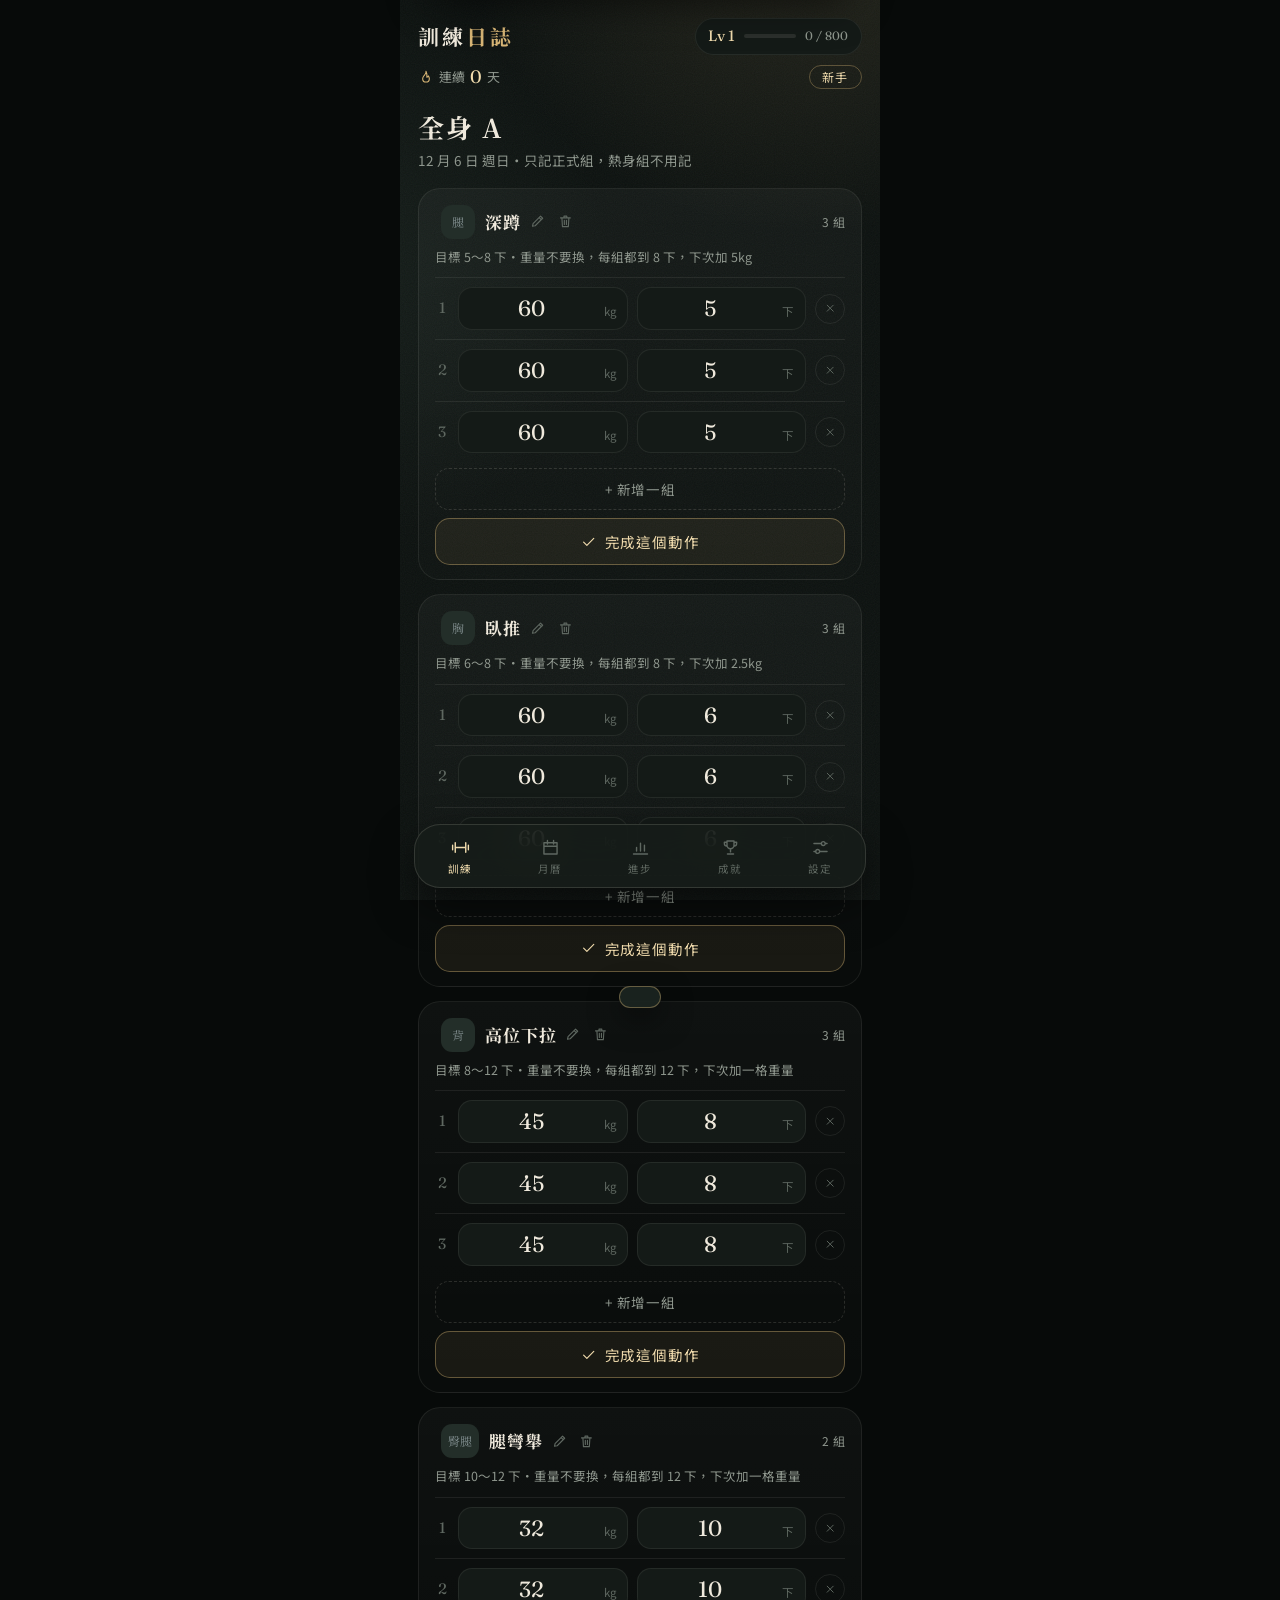
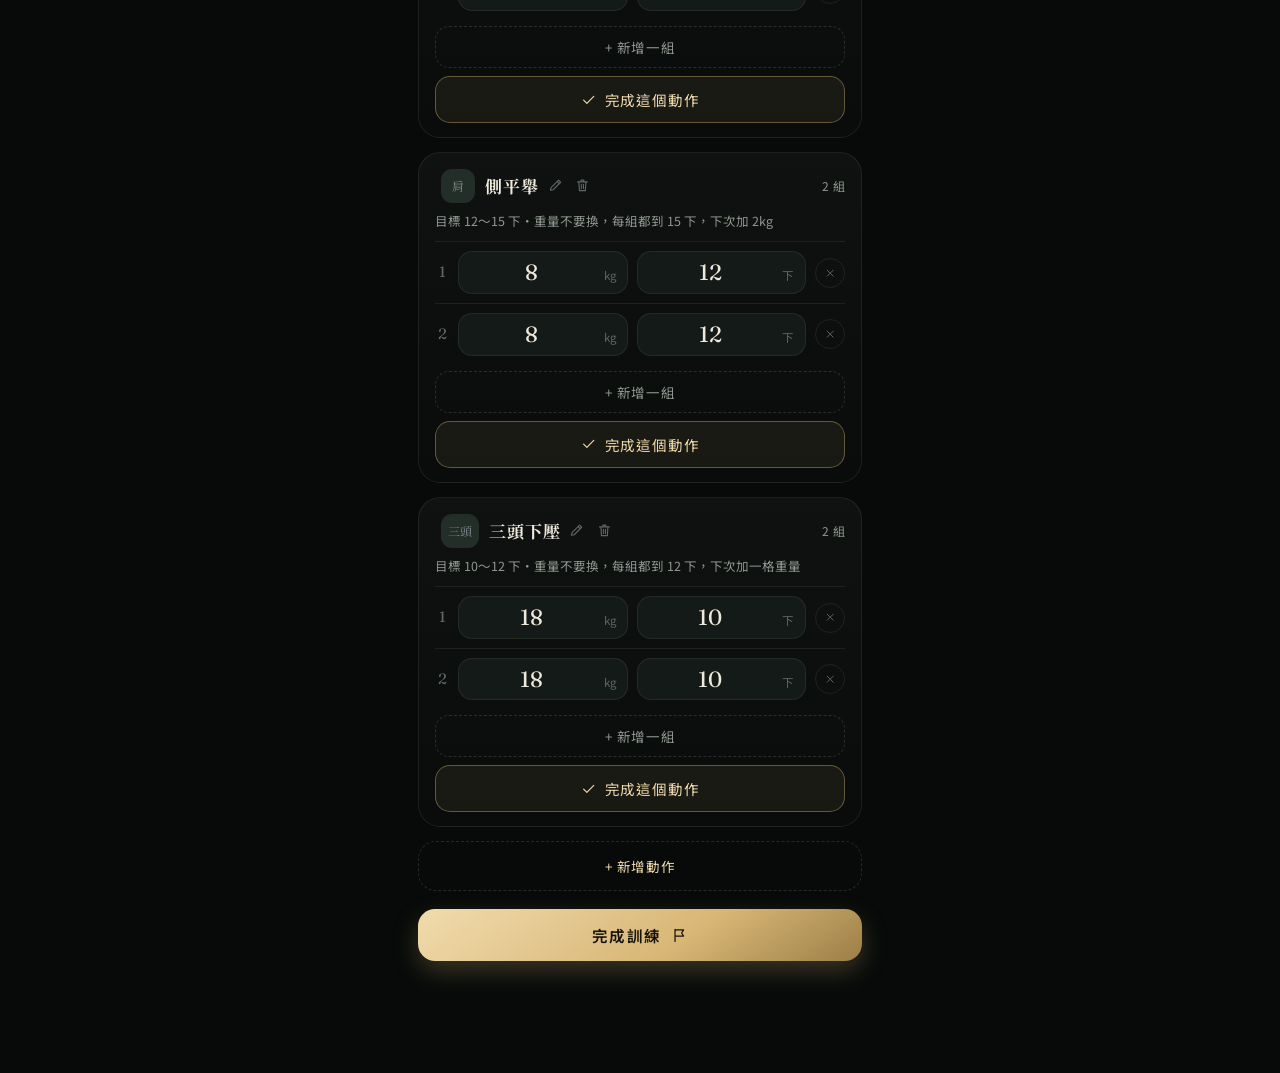
==== commit 4bdab506: "新外觀：跟食光同一套質感（預設），設定頁可切回遊戲版 - 樣式拆成兩塊（css-gb／css-lux），依 gym_theme 只開一塊；紀錄和功能共用 - 質感版：細線圖示、襯線數字、金色點綴；導覽" ====
--- a/game.html
+++ b/game.html
@@ -5,6 +5,9 @@
 <meta name="viewport" content="width=device-width, initial-scale=1.0, maximum-scale=1.0, user-scalable=no">
 <title>健身打卡遊戲</title>
 <link href="https://fonts.googleapis.com/css2?family=Noto+Sans+TC:wght@400;500;700&display=swap" rel="stylesheet">
+<link rel="preconnect" href="https://fonts.googleapis.com">
+<link rel="preconnect" href="https://fonts.gstatic.com" crossorigin>
+<link href="https://fonts.googleapis.com/css2?family=Fraunces:opsz,wght@9..144,300;9..144,400;9..144,500&family=Noto+Serif+TC:wght@500;700&display=swap" rel="stylesheet">
 <style>
 @font-face {
   font-family: 'PressStart';
@@ -199,17 +202,28 @@
 .coach-card{background:#e0f8a0;border:3px solid #0f380f;border-radius:4px;box-shadow:4px 4px 0 #306230;padding:12px 14px;margin:0 0 16px;color:#0f380f;font-size:14px;line-height:1.6;}
 .coach-card h4{font-size:16px;margin:0 0 6px;display:flex;align-items:center;gap:6px;}
 .coach-card h5{font-size:12px;margin:12px 0 4px;color:#306230;border-bottom:2px dashed #306230;padding-bottom:2px;}
-.coach-row{display:flex;gap:8px;align-items:baseline;padding:2px 0;}
-.coach-row .nm{flex:0 0 5em;font-weight:700;}
-.coach-row .tg{flex:0 0 4.4em;font-weight:700;white-space:nowrap;}
-.coach-row .dt{flex:1;color:#306230;font-size:12px;}
+.coach-grid{display:grid;grid-template-columns:auto auto auto auto auto 1fr;column-gap:6px;row-gap:5px;align-items:center;font-size:13px;line-height:1.3;}
+.coach-grid .nm{font-weight:700;white-space:nowrap;}
+.coach-grid .tg{font-weight:700;white-space:nowrap;}
+.coach-grid .v{color:#306230;white-space:nowrap;text-align:right;font-size:12px;}
+.coach-grid .ar{color:#306230;font-size:12px;}
+.coach-grid .n{color:#306230;white-space:nowrap;text-align:right;font-size:12px;}
+@media (max-width:345px){.coach-grid{grid-template-columns:auto auto auto auto 1fr;}.coach-grid .n{display:none;}.coach-grid .v:nth-of-type(5n){text-align:left;}}
+.coach-grid .na{grid-column:3 / -1;color:#306230;}
+.coach-kv{display:grid;grid-template-columns:auto auto 1fr;column-gap:12px;row-gap:4px;align-items:baseline;font-size:13px;line-height:1.3;}
+.coach-kv .k{font-weight:700;}
+.coach-kv .a,.coach-kv .b{white-space:nowrap;}
+.coach-kv .b{color:#306230;}
+.coach-kv .full{grid-column:2 / -1;color:#306230;}
+.coach-note{font-size:12px;color:#306230;margin-top:4px;}
 .coach-tip{padding:4px 0 4px 14px;position:relative;}
 .coach-tip::before{content:'▶';position:absolute;left:0;font-size:10px;top:8px;}
 .coach-top{background:#e0f8a0;border:3px solid #0f380f;padding:10px 12px;margin-bottom:12px;color:#0f380f;font-size:14px;line-height:1.6;font-weight:700;}
 .coach-tag{float:right;font-size:12px;padding:1px 8px;border:2px solid #0f380f;background:#e0f8a0;color:#0f380f;}
 .coach-tag.up{background:#0f380f;color:#9bbc0f;}
 .day-header strong{color:#fff;font-size:15px;}
-
+</style>
+<style id="css-gb">
 /* ─── Game Boy theme（四階綠：#0f380f / #306230 / #8bac0f / #9bbc0f）───
    Overrides the base styles above; inline colors in render functions are
    remapped with attribute selectors. */
@@ -407,6 +421,303 @@
 #px-dlg-btns .day-modal-close{flex:1;}
 #px-dlg-btns .px-dlg-no::before{content:'';display:none;}
 </style>
+<style id="css-lux">
+/* ─── 質感外觀（跟飲食 App「食光」同一套語彙）───
+   這一整塊只在 theme-lux 時生效（另一塊 css-gb 會被關掉）。 */
+:root{
+  --bg:#0d1210; --s1:#141a17; --s2:#1b2420; --s3:#232e29;
+  --line:rgba(239,233,220,.08); --line2:rgba(239,233,220,.14);
+  --text:#efe9dc; --muted:#8f978e; --dim:#5f6861;
+  --gold:#d8b676; --gold2:#f1dcae; --gold-d:#9c7f47;
+  --f:#86b8a0; --warn:#e07a6a;
+  --num:"Fraunces","Noto Serif TC",Georgia,serif;
+  --serif:"Noto Serif TC","Songti TC","PMingLiU",serif;
+  --sans:-apple-system,"PingFang TC","Noto Sans TC","Microsoft JhengHei",system-ui,sans-serif;
+  --safe-b:env(safe-area-inset-bottom,0px); --safe-t:env(safe-area-inset-top,0px);
+  color-scheme:dark;
+}
+*{-webkit-tap-highlight-color:transparent;scrollbar-width:none;}
+::-webkit-scrollbar{display:none;}
+html{background:#070a09;}
+body{font-family:var(--sans);background:transparent;color:var(--text);font-size:15px;line-height:1.5;width:100%;max-width:480px;margin:0 auto;overscroll-behavior:none;}
+body::before{content:"";position:fixed;top:0;bottom:0;left:50%;width:min(100%,480px);transform:translateX(-50%);z-index:-2;background-color:var(--bg);
+  background-image:radial-gradient(120% 60% at 85% -10%,rgba(216,182,118,.13),transparent 60%),radial-gradient(90% 50% at -10% 30%,rgba(134,184,160,.07),transparent 60%);}
+body::after{content:"";position:fixed;top:0;bottom:0;left:50%;width:min(100%,480px);transform:translateX(-50%);z-index:-1;pointer-events:none;opacity:.05;
+  background-image:url("data:image/svg+xml,%3Csvg xmlns='http://www.w3.org/2000/svg' width='160' height='160'%3E%3Cfilter id='n'%3E%3CfeTurbulence type='fractalNoise' baseFrequency='.9' numOctaves='2'/%3E%3C/filter%3E%3Crect width='160' height='160' filter='url(%23n)'/%3E%3C/svg%3E");}
+button,input{font-family:inherit;}
+button{cursor:pointer;}
+input[type=number]{-moz-appearance:textfield;appearance:textfield;}
+input[type=number]::-webkit-inner-spin-button,input[type=number]::-webkit-outer-spin-button{-webkit-appearance:none;margin:0;}
+.num{font-family:var(--num);font-variant-numeric:tabular-nums;font-weight:400;letter-spacing:-.01em;}
+.lx-ic{width:1.2em;height:1.2em;flex:none;fill:none;stroke:currentColor;stroke-width:1.6;stroke-linecap:round;stroke-linejoin:round;vertical-align:-.22em;}
+
+/* 進場 */
+.rise>*{animation:lx-rise .55s cubic-bezier(.2,.8,.2,1) both;}
+.rise>*:nth-child(2){animation-delay:.05s}.rise>*:nth-child(3){animation-delay:.1s}.rise>*:nth-child(4){animation-delay:.15s}
+.rise>*:nth-child(5){animation-delay:.2s}.rise>*:nth-child(6){animation-delay:.24s}.rise>*:nth-child(n+7){animation-delay:.28s}
+@keyframes lx-rise{from{opacity:0;transform:translateY(14px)}to{opacity:1;transform:none}}
+@keyframes lx-up{from{transform:translateY(100%)}}
+@keyframes lx-fade{from{opacity:0}}
+
+/* 頁首 */
+#app-header{background:none;border:0;padding:calc(var(--safe-t) + 18px) 18px 6px;}
+#app-title{font-family:var(--serif);font-weight:700;font-size:21px;letter-spacing:.14em;color:var(--text);white-space:nowrap;}
+#app-title i{font-style:normal;color:var(--gold);}
+#xp-area{flex-direction:row;align-items:center;gap:9px;background:var(--s1);border:1px solid var(--line);border-radius:99px;padding:6px 13px 6px 12px;}
+#level-badge{font-family:var(--num);font-size:15px;color:var(--gold2);letter-spacing:0;white-space:nowrap;}
+#xp-row{display:flex;align-items:center;}
+#xp-label{display:none;}
+#xp-bar-wrap{width:52px;height:4px;background:rgba(239,233,220,.1);border-radius:4px;}
+#xp-bar{background:linear-gradient(90deg,var(--gold-d),var(--gold2));border-radius:4px;transition:width .8s cubic-bezier(.2,.8,.2,1);}
+#xp-text{font-family:var(--num);font-size:12px;color:var(--muted);white-space:nowrap;}
+#streak-bar{background:none;padding:4px 18px 2px;display:flex;align-items:center;gap:5px;font-size:13px;color:var(--muted);text-align:left;white-space:nowrap;}
+#streak-bar .lx-ic{color:var(--gold);width:16px;height:16px;}
+#streak-val{font-family:var(--num);font-size:18px;font-weight:400;color:var(--gold2);line-height:1;}
+#title-badge{margin-left:auto;font-size:12px!important;color:var(--gold2)!important;border:1px solid rgba(216,182,118,.35);border-radius:99px;padding:2px 12px;letter-spacing:.14em;}
+
+#main{overflow:visible;padding:10px 18px calc(var(--safe-b) + 112px);}
+#section-map{height:auto;overflow:visible;}
+h1.page{font-family:var(--serif);font-size:26px;font-weight:700;letter-spacing:.06em;margin:6px 0 4px;}
+p.sub{color:var(--muted);font-size:13.5px;margin-bottom:18px;}
+
+/* 導覽列 */
+#bottom-nav{left:50%;right:auto;transform:translateX(-50%);width:min(calc(100% - 28px),452px);bottom:calc(var(--safe-b) + 12px);height:64px;
+  display:grid;grid-template-columns:repeat(5,1fr);align-items:center;
+  background:rgba(22,29,25,.82);backdrop-filter:blur(22px) saturate(1.4);-webkit-backdrop-filter:blur(22px) saturate(1.4);
+  border:1px solid var(--line2);border-radius:26px;box-shadow:0 18px 40px rgba(0,0,0,.55);}
+#nav-diet{display:none;}
+#nav-workout{order:1}#nav-map{order:2}#nav-progress{order:3}#nav-achievements{order:4}#nav-settings{order:5}
+.nav-btn{color:var(--dim);font-family:var(--sans);gap:3px;padding:0;height:100%;justify-content:center;}
+.nav-btn span{font-size:10.5px;letter-spacing:.08em;}
+.nav-btn .lx-ic{width:21px;height:21px;}
+.nav-btn.active{color:var(--gold2);}
+
+/* 卡片 */
+.card,.ex-card,.coach-card,.coach-ex{background:linear-gradient(180deg,rgba(255,255,255,.035),rgba(255,255,255,.012));border:1px solid var(--line);border-radius:22px;padding:18px;margin:0 0 14px;position:relative;}
+.card h3{font-size:12.5px;font-weight:500;color:var(--muted);letter-spacing:.12em;margin-bottom:12px;display:flex;justify-content:space-between;align-items:center;gap:8px;}
+.card h3 span{display:flex;align-items:center;gap:7px;}
+.card h3 .lx-ic{color:var(--gold);}
+.card h3 em{font-style:normal;color:var(--gold);letter-spacing:.02em;font-family:var(--num);font-size:14px;}
+
+/* 訓練頁 */
+.ex-card{padding:16px 16px 14px;}
+.ex-name{margin-bottom:8px;font-size:17px;font-weight:700;font-family:var(--serif);letter-spacing:.05em;color:var(--text);}
+.ex-name span[id^=exname]{font-size:17px;font-weight:700;color:var(--text);margin-left:0;min-width:0;}
+.lx-part{flex:none;min-width:34px;height:34px;padding:0 7px;border-radius:11px;background:var(--s2);color:var(--gold);display:grid;place-items:center;font-size:13px;font-family:var(--serif);font-weight:500;letter-spacing:0;margin-right:10px;white-space:nowrap;}
+.ex-ic-btn{color:var(--dim)!important;font-size:14px!important;padding:4px 3px;margin-left:5px!important;display:grid;place-items:center;flex:none;}
+.ex-count{color:var(--muted)!important;font-family:var(--sans);font-size:12px!important;letter-spacing:.04em;white-space:nowrap;padding-left:8px;}
+.ex-goal{font-size:12.5px;line-height:1.65;color:var(--muted);padding:0 0 10px;}
+.ex-goal b{color:var(--gold2);font-weight:500;font-family:var(--num);font-size:14.5px;}
+.ex-goal.up{color:var(--gold2);font-weight:400;}
+.set-row{background:none;border-top:1px solid var(--line);border-radius:0;padding:9px 0;margin:0;gap:9px;}
+.set-num{font-family:var(--num);font-size:15px;color:var(--dim);width:14px;}
+.set-inp{display:flex;align-items:baseline;gap:5px;background:var(--s1);border:1px solid var(--line);border-radius:14px;padding:6px 11px 6px 6px;transition:border-color .2s;}
+.set-inp:focus-within{border-color:rgba(216,182,118,.5);}
+.set-inp label{order:2;margin:0;font-size:11.5px;color:var(--dim);white-space:nowrap;flex:none;}
+.set-inp input{order:1;flex:1;min-width:0;width:100%;background:none;border:0;border-radius:0;color:var(--text);font-family:var(--num);font-size:22px;line-height:1.3;text-align:center;padding:0;outline:0;}
+.set-del{width:30px!important;height:30px!important;background:none!important;border:1px solid var(--line)!important;color:var(--dim)!important;font-size:12px!important;}
+.add-set-btn{border:1px dashed var(--line2);border-radius:14px;color:var(--muted);font-family:var(--sans);font-size:13.5px;padding:10px;margin-top:6px;letter-spacing:.04em;}
+.add-set-btn:hover{border-color:var(--line2);color:var(--muted);}
+.add-set-btn:active{background:var(--s2);}
+.add-ex-btn{width:100%!important;margin:0 0 14px!important;background:none!important;border:1px dashed var(--line2)!important;color:var(--gold2)!important;font-weight:400!important;padding:14px;border-radius:18px;}
+.ex-done-btn{width:100%;padding:12px;margin-top:8px;border:1px solid rgba(216,182,118,.4);border-radius:15px;background:rgba(216,182,118,.08);color:var(--gold2);font-size:14.5px;font-family:var(--sans);letter-spacing:.06em;display:flex;align-items:center;justify-content:center;gap:7px;}
+.ex-done-btn:active{background:rgba(216,182,118,.2);}
+.ex-done-btn.undo{background:none;border-color:var(--line2);color:var(--muted);}
+.ex-card.done.collapsed{padding:13px 16px;cursor:pointer;border-radius:18px;background:var(--s1);margin-bottom:10px;}
+.ex-done-row{display:flex;align-items:center;gap:8px;}
+.ex-done-row .lx-ic{color:var(--f);}
+.ex-done-row b{font-size:14.5px;font-weight:500;white-space:nowrap;}
+.ex-done-sum{font-family:var(--num);font-size:13px;color:var(--muted);margin-left:auto;text-align:right;}
+#complete-btn-wrap{padding:4px 0 0;}
+#complete-btn,.coach-close-btn,.lvl-btn,.lx-btn{display:flex;align-items:center;justify-content:center;gap:8px;width:100%;padding:15px;border:0;border-radius:17px;
+  background:linear-gradient(145deg,var(--gold2),var(--gold) 60%,var(--gold-d));color:#17130a;font-family:var(--sans);font-weight:600;font-size:15.5px;letter-spacing:.1em;box-shadow:0 10px 26px rgba(216,182,118,.25);}
+#complete-btn:active,.coach-close-btn:active,.lvl-btn:active,.lx-btn:active{transform:scale(.985);}
+.lx-btn{margin-top:10px;}
+.lx-btn.ghost{background:none;border:1px solid var(--line2);color:var(--text);box-shadow:none;font-weight:400;font-size:14.5px;letter-spacing:.06em;padding:13px;}
+.lx-btn.danger{background:none;border:1px solid rgba(224,122,106,.35);color:var(--warn);box-shadow:none;font-weight:400;font-size:14.5px;letter-spacing:.06em;padding:13px;}
+.lx-btn.ghost:active{background:var(--s2);}
+
+/* 彈窗 */
+#day-modal,#part-modal,#px-dlg{position:fixed;inset:0;background:rgba(4,6,5,.62);backdrop-filter:blur(3px);-webkit-backdrop-filter:blur(3px);display:none;align-items:flex-end;justify-content:center;}
+#px-dlg{z-index:10001;}
+#day-modal.show,#part-modal.show,#px-dlg.show{display:flex;animation:lx-fade .25s both;}
+.day-modal-box{width:100%;max-width:480px;max-height:86vh;overflow-y:auto;background:linear-gradient(180deg,#1a221e,#131916);border:1px solid var(--line2);border-bottom:0;border-radius:28px 28px 0 0;padding:24px 20px calc(var(--safe-b) + 22px);animation:lx-up .38s cubic-bezier(.2,.9,.2,1) both;}
+.day-modal-date{font-family:var(--serif);font-size:20px;font-weight:700;letter-spacing:.06em;color:var(--text);margin-bottom:12px;}
+.day-modal-ex{border-top:1px solid var(--line);padding:11px 0;margin:0;}
+.day-modal-ex-name{font-size:14.5px;font-weight:500;color:var(--text);margin-bottom:4px;}
+.day-modal-set{font-size:12.5px;color:var(--muted);padding:2px 0;}
+#day-modal-body [style*="color:#f39c12"]{color:var(--gold)!important;letter-spacing:.12em;font-size:12.5px!important;}
+#day-modal-body [style*="color:#7f8c8d"]{color:var(--muted)!important;}
+.day-modal-close{width:100%;padding:14px;border-radius:17px;border:1px solid var(--line2);background:none;color:var(--text);font-family:var(--sans);font-size:15px;letter-spacing:.06em;margin-top:16px;}
+.day-modal-close:active{background:var(--s2);}
+#px-dlg-msg{font-size:15px;line-height:1.75;white-space:pre-wrap;word-break:break-all;color:var(--text);}
+#px-dlg-inp{display:none;width:100%;margin-top:14px;background:var(--s1);border:1px solid var(--line2);border-radius:15px;padding:13px 14px;font-size:16px;color:var(--text);outline:0;}
+#px-dlg-inp:focus{border-color:rgba(216,182,118,.5);}
+#px-dlg-btns{display:flex;gap:10px;}
+#px-dlg-btns .day-modal-close{flex:1;}
+#px-dlg-btns .day-modal-close:not(.px-dlg-no){border:0;background:linear-gradient(145deg,var(--gold2),var(--gold) 60%,var(--gold-d));color:#17130a;font-weight:600;box-shadow:0 10px 26px rgba(216,182,118,.25);}
+#part-grid{gap:10px;}
+.part-btn{padding:16px 4px;border-radius:16px;border:1px solid var(--line);background:var(--s1);color:var(--text);font-family:var(--serif);font-size:15px;letter-spacing:.06em;}
+.part-btn:active{border-color:var(--gold);color:var(--gold2);}
+
+#toast{top:calc(var(--safe-t) + 16px);background:rgba(27,36,32,.96);color:var(--gold2);border:1px solid rgba(216,182,118,.4);border-radius:99px;font-weight:500;font-size:13.5px;padding:10px 20px;white-space:nowrap;box-shadow:0 10px 30px rgba(0,0,0,.5);transform:translateX(-50%) translateY(-110px);transition:transform .4s cubic-bezier(.2,.9,.2,1);}
+#toast.show{transform:translateX(-50%) translateY(0);}
+#ach-notif{top:calc(var(--safe-t) + 14px);right:auto;left:50%;width:min(calc(100% - 28px),420px);transform:translate(-50%,-160%);transition:transform .5s cubic-bezier(.2,.9,.2,1);
+  background:linear-gradient(180deg,#1f2823,#151c18);border:1px solid rgba(216,182,118,.45);border-radius:20px;padding:14px 16px;box-shadow:0 18px 40px rgba(0,0,0,.6);}
+#ach-notif.show{right:auto;transform:translate(-50%,0);}
+.ach-notif-inner{gap:13px;}
+.ach-notif-label{font-family:var(--sans);font-size:11.5px;color:var(--gold);letter-spacing:.14em;display:flex;align-items:center;gap:5px;margin-bottom:2px;}
+.ach-notif-name{font-family:var(--serif);font-size:16px;font-weight:700;color:var(--text);letter-spacing:.05em;}
+.ach-notif-desc{font-size:12px;color:var(--muted);}
+
+/* 練完的教練分析 */
+#coach-overlay{left:50%;right:auto;width:min(100%,480px);transform:translateX(-50%);background:var(--bg);
+  background-image:radial-gradient(120% 40% at 85% 0,rgba(216,182,118,.13),transparent 60%);}
+#coach-overlay.show{animation:lx-fade .3s both;}
+.coach-header{background:none;font-family:var(--serif);font-size:24px;font-weight:700;color:var(--text);letter-spacing:.08em;padding:calc(var(--safe-t) + 26px) 18px 6px;text-align:left;display:flex;align-items:center;gap:9px;}
+.coach-header .lx-ic{color:var(--gold);width:22px;height:22px;}
+.coach-body{padding:12px 18px 0;}
+.coach-top{background:linear-gradient(160deg,rgba(216,182,118,.14),transparent);border:1px solid rgba(216,182,118,.4);border-radius:18px;padding:14px 16px;margin-bottom:14px;color:var(--text);font-size:14px;line-height:1.75;font-weight:400;}
+.coach-ex{border-radius:18px;padding:15px 16px;margin-bottom:12px;}
+.coach-ex-name{font-family:var(--serif);font-size:16px;font-weight:700;color:var(--text);letter-spacing:.05em;margin-bottom:6px;}
+.coach-tag{float:right;font-family:var(--sans);font-weight:400;font-size:11.5px;padding:2px 10px;border:1px solid var(--line2);border-radius:99px;background:none;color:var(--muted);letter-spacing:.06em;}
+.coach-tag.up{color:var(--f);border-color:rgba(134,184,160,.45);background:rgba(134,184,160,.1);}
+.coach-tag.down{color:var(--warn);border-color:rgba(224,122,106,.4);background:rgba(224,122,106,.08);}
+.coach-tag.hold{color:var(--gold2);border-color:rgba(216,182,118,.4);}
+.coach-sets{font-size:12.5px;color:var(--muted);line-height:1.8;margin-bottom:10px;}
+.coach-advice{border-radius:13px;font-size:13.5px;font-weight:400;line-height:1.6;padding:10px 13px;background:var(--s1);border:1px solid var(--line);color:var(--text);}
+.advice-up{background:rgba(134,184,160,.08);border-color:rgba(134,184,160,.3);color:#bcdccb;}
+.advice-hold{background:rgba(216,182,118,.06);border-color:rgba(216,182,118,.25);color:var(--gold2);}
+.advice-down{background:rgba(224,122,106,.08);border-color:rgba(224,122,106,.25);color:#e9b3a8;}
+.coach-footer{padding:8px 18px calc(var(--safe-b) + 22px);}
+
+/* 進步頁：教練總評 */
+.coach-card{color:var(--text);font-size:13.5px;line-height:1.6;box-shadow:none;overflow:hidden;}
+.coach-card::after{content:"";position:absolute;right:-60px;top:-60px;width:200px;height:200px;border-radius:50%;background:radial-gradient(circle,rgba(216,182,118,.16),transparent 70%);pointer-events:none;}
+.coach-card h4{font-family:var(--serif);font-size:18px;letter-spacing:.08em;margin:0 0 6px;display:flex;align-items:center;gap:8px;}
+.coach-card h4 .lx-ic{color:var(--gold);}
+.coach-card>div[style]{color:var(--gold2);font-weight:500!important;font-size:14.5px;}
+.coach-card h5{font-size:12px;font-weight:500;color:var(--muted);letter-spacing:.12em;border:0;border-top:1px solid var(--line);margin:14px 0 9px;padding:12px 0 0;}
+.coach-grid{font-size:13px;row-gap:7px;column-gap:7px;}
+.coach-grid .nm{font-weight:500;}
+.coach-grid .tg{font-weight:400;color:var(--gold2);font-size:12.5px;}
+.coach-grid .tg.up{color:var(--f);}
+.coach-grid .tg.down{color:var(--warn);}
+.coach-grid .v{color:var(--muted);font-family:var(--num);font-size:13px;}
+.coach-grid .ar,.coach-grid .n,.coach-grid .na{color:var(--dim);}
+.coach-kv{font-size:13px;row-gap:6px;}
+.coach-kv .k{font-weight:400;color:var(--muted);}
+.coach-kv .b,.coach-kv .full,.coach-note{color:var(--muted);}
+.coach-tip{padding:4px 0 4px 15px;}
+.coach-tip::before{content:'';width:5px;height:5px;border-radius:50%;background:var(--gold);top:13px;font-size:0;}
+
+/* 進步頁：各動作 */
+.sec{font-size:12px;color:var(--muted);letter-spacing:.14em;margin:20px 2px 10px;}
+.pg h3{margin-bottom:10px;}
+.pg h3 b{font-family:var(--serif);font-size:16px;font-weight:700;color:var(--text);letter-spacing:.05em;}
+.pg h3 em{font-family:var(--sans);font-size:12px;padding:2px 10px;border-radius:99px;border:1px solid var(--line2);color:var(--muted);white-space:nowrap;display:flex;align-items:center;gap:3px;}
+.pg h3 em.up{color:var(--f);border-color:rgba(134,184,160,.45);background:rgba(134,184,160,.1);}
+.pg h3 em.down{color:var(--warn);border-color:rgba(224,122,106,.4);background:rgba(224,122,106,.08);}
+.pg-row{display:flex;align-items:center;gap:14px;}
+.pg-row>div{border-left:2px solid var(--line2);padding-left:11px;}
+.pg-row>div.g{border-color:var(--gold);}
+.pg-row small{display:block;font-size:11.5px;color:var(--muted);letter-spacing:.06em;}
+.pg-row .num{font-size:24px;line-height:1.25;display:block;}
+.pg-row div.g .num{color:var(--gold2);}
+.pg-row .num u{text-decoration:none;font-family:var(--sans);font-size:11px;color:var(--dim);margin-left:3px;}
+.pg-row i{font-style:normal;color:var(--dim);font-size:15px;}
+.pg-bars{display:flex;align-items:flex-end;gap:7px;overflow-x:auto;margin-top:14px;padding-top:12px;border-top:1px solid var(--line);}
+.pg-bars .col{flex:none;width:34px;display:flex;flex-direction:column;align-items:center;gap:4px;}
+.pg-bars .col b{font-family:var(--num);font-weight:400;font-size:12px;color:var(--muted);}
+.pg-bars .col i{display:block;width:7px;border-radius:7px;background:rgba(216,182,118,.35);}
+.pg-bars .col:last-child i{background:linear-gradient(180deg,var(--gold2),var(--gold-d));}
+.pg-bars .col:last-child b{color:var(--gold2);}
+.pg-bars .col small{font-size:10px;color:var(--dim);white-space:nowrap;}
+.pg-none{font-size:12px;color:var(--dim);margin-top:12px;padding-top:11px;border-top:1px solid var(--line);}
+.lx-empty{text-align:center;color:var(--muted);padding:60px 10px;font-size:14px;line-height:1.9;}
+
+/* 月曆 */
+.stat2{display:grid;grid-template-columns:1fr 1fr 1fr;gap:10px;margin-bottom:14px;}
+.stat2 div{background:var(--s1);border:1px solid var(--line);border-radius:18px;padding:13px 12px;}
+.stat2 small{font-size:11.5px;color:var(--muted);letter-spacing:.06em;display:block;white-space:nowrap;}
+.stat2 .num{font-size:25px;}
+.stat2 .num u{text-decoration:none;font-family:var(--sans);font-size:11px;color:var(--dim);margin-left:3px;}
+.stat2 div.g{border-color:rgba(216,182,118,.4);background:linear-gradient(160deg,rgba(216,182,118,.14),transparent);}
+.stat2 div.g .num{color:var(--gold2);}
+.cal-head{display:flex;align-items:center;justify-content:space-between;margin-bottom:12px;}
+.cal-head b{font-family:var(--serif);font-size:17px;letter-spacing:.08em;}
+.cal-head button{width:34px;height:34px;border-radius:50%;border:1px solid var(--line);background:none;color:var(--muted);font-size:18px;line-height:1;}
+.cal-head button:active{background:var(--s3);}
+.cal-grid{display:grid;grid-template-columns:repeat(7,1fr);gap:5px;}
+.cal-dow{font-size:11px;color:var(--dim);text-align:center;padding:2px 0 5px;letter-spacing:.1em;}
+.cal-d{aspect-ratio:1/1.14;border-radius:12px;display:flex;flex-direction:column;align-items:center;justify-content:center;font-family:var(--num);font-size:15px;line-height:1.2;color:var(--muted);border:1px solid transparent;}
+.cal-d.fut{color:var(--dim);opacity:.6;}
+.cal-d.today{border-color:var(--line2);color:var(--text);}
+.cal-d.on{background:linear-gradient(160deg,rgba(216,182,118,.24),rgba(216,182,118,.06));border-color:rgba(216,182,118,.4);color:var(--gold2);cursor:pointer;}
+.cal-d.on.today{border-color:var(--gold);}
+.cal-d small{font-family:var(--sans);font-size:9.5px;color:var(--gold);white-space:nowrap;}
+.cal-legend{display:flex;gap:16px;font-size:11.5px;color:var(--muted);margin-top:14px;}
+.cal-legend span{display:flex;align-items:center;gap:6px;}
+.cal-legend i{width:10px;height:10px;border-radius:4px;border:1px solid var(--line2);}
+.cal-legend i.on{background:rgba(216,182,118,.3);border-color:rgba(216,182,118,.5);}
+
+/* 成就 */
+.hero{overflow:hidden;display:flex;align-items:center;gap:18px;padding:20px 18px;}
+.hero::after{content:"";position:absolute;right:-60px;top:-60px;width:200px;height:200px;border-radius:50%;background:radial-gradient(circle,rgba(216,182,118,.16),transparent 70%);pointer-events:none;}
+.ring{position:relative;width:104px;height:104px;flex:none;}
+.ring svg{width:100%;height:100%;transform:rotate(-90deg);}
+.ring circle{fill:none;stroke-width:6;stroke-linecap:round;}
+.ring .bg{stroke:rgba(239,233,220,.07);}
+.ring .fg{stroke:var(--gold);}
+.ring .mid{position:absolute;inset:0;display:flex;flex-direction:column;align-items:center;justify-content:center;}
+.ring .mid .num{font-size:32px;line-height:1.05;font-weight:300;}
+.ring .mid span{font-size:11px;color:var(--dim);}
+.hero-t small{display:block;font-size:11.5px;color:var(--muted);letter-spacing:.16em;}
+.hero-t b{display:block;font-family:var(--serif);font-size:26px;letter-spacing:.14em;color:var(--gold2);margin:2px 0 6px;}
+.hero-t span{font-size:12px;color:var(--muted);}
+.hero-t span .num{font-size:14px;color:var(--text);}
+.ach-list{padding:16px 16px 6px;}
+.ach-row{display:flex;align-items:center;gap:12px;padding:10px 0;border-top:1px solid var(--line);}
+.medal{width:36px;height:36px;border-radius:50%;flex:none;display:grid;place-items:center;border:1px solid var(--line2);color:var(--dim);font-size:15px;}
+.ach-row.on .medal,.medal.on{border-color:transparent;background:linear-gradient(145deg,var(--gold2),var(--gold) 55%,var(--gold-d));color:#17130a;box-shadow:0 6px 16px rgba(216,182,118,.22);}
+.ach-row .n{flex:1;min-width:0;}
+.ach-row .n b{display:block;font-weight:500;font-size:14.5px;color:var(--dim);}
+.ach-row.on .n b{color:var(--text);}
+.ach-row .n small{display:block;font-size:11.5px;color:var(--dim);}
+.ach-row.on .n small{color:var(--muted);}
+.ach-row>.lx-ic{color:var(--dim);opacity:.7;font-size:13px;}
+.ach-row.on>.lx-ic{color:var(--f);opacity:1;}
+
+/* 設定 */
+.seg{display:flex;background:var(--s1);border:1px solid var(--line);border-radius:14px;padding:3px;gap:3px;}
+.seg button{flex:1;padding:10px 4px;border:0;border-radius:11px;background:none;font-size:13.5px;color:var(--muted);transition:all .2s;}
+.seg button.on{background:var(--s3);color:var(--gold2);box-shadow:inset 0 0 0 1px var(--line2);}
+.lx-box{background:var(--s1);border:1px solid var(--line);border-radius:15px;padding:12px 14px;font-size:14px;line-height:1.7;color:var(--text);}
+.lx-box strong{color:var(--gold2);font-weight:500;}
+.lx-box [style*="color:#f39c12"]{color:var(--gold2)!important;font-weight:500;}
+.lx-box [style*="color:#7f8c8d"]{color:var(--muted)!important;}
+.lx-box small,.note{font-size:12px;color:var(--muted);}
+.note{line-height:1.7;margin:10px 2px 4px;color:var(--dim);}
+
+/* 升級 */
+#lvl-overlay{background:rgba(7,10,9,.9);backdrop-filter:blur(6px);-webkit-backdrop-filter:blur(6px);gap:28px;}
+#lvl-overlay.show{animation:lx-fade .3s both;}
+.lvl-title{font-family:var(--serif);text-align:center;color:var(--text);line-height:1.2;}
+.lvl-title small{display:block;font-family:var(--sans);font-size:13px;letter-spacing:.4em;text-indent:.4em;color:var(--gold);margin-bottom:8px;}
+.lvl-title b{display:block;font-family:var(--num);font-weight:300;font-size:76px;color:var(--gold2);letter-spacing:-.01em;}
+.lvl-btn{width:auto;min-width:190px;padding:14px 48px;}
+
+/* 提示訊息放在導覽列上方，不跟上面的成就通知、教練標題打架 */
+#toast{top:auto;bottom:calc(var(--safe-b) + 92px);transform:translateX(-50%) translateY(200px);}
+#toast.show{transform:translateX(-50%) translateY(0);}
+.lx-part{background:var(--s3);color:var(--gold2);}
+</style>
+<script>
+// 外觀：預設質感版（lux），設定頁可切回遊戲版（gb）。只開其中一塊樣式。
+(function(){var t='lux';try{if(localStorage.getItem('gym_theme')==='gb')t='gb';}catch(e){}
+document.documentElement.className='theme-'+t;
+document.getElementById(t==='lux'?'css-gb':'css-lux').media='not all';})();
+</script>
 </head>
 <body>
 
@@ -532,6 +843,9 @@
 const GYM_DIET      = 'gym_diet'; // last synced diet summary {goal,tk,tp,days:{date:[kcal,p,c,f]},w:{date:kg}}
 const GYM_SFX       = 'gym_sfx'; // '0' = sound effects off (default on); device setting, not in backups
 
+const GYM_THEME     = 'gym_theme'; // 'gb' = Game Boy look, anything else = lux (default); device setting, not in backups
+const LUX = document.documentElement.classList.contains('theme-lux');
+
 const XP_PER_SET   = 3;
 const XP_COMPLETE  = 50;
 const XP_DELOAD    = 80;
@@ -719,6 +1033,10 @@
   const sched = getCurrentSchedule();
   currentDay = sched.day || 1;
 
+  if(LUX){
+    document.getElementById('app-title').innerHTML = '訓練<i>日誌</i>';
+    document.querySelector('#nav-map span:last-child').textContent = '月曆';
+  }
   document.querySelectorAll('[data-px]').forEach(el=>{ el.innerHTML = pxIcon(el.dataset.px, 1); });
   document.querySelectorAll('[data-pxnav]').forEach(el=>{ el.innerHTML = pxNavIcon(el.dataset.pxnav); });
   loadDraft();
@@ -807,15 +1125,15 @@
 
 // ─── Header ──────────────────────────────────────────────────
 function renderHeader(){
-  document.getElementById('level-badge').textContent = 'LV.'+gameState.level;
+  document.getElementById('level-badge').textContent = (LUX ? 'Lv ' : 'LV.')+gameState.level;
   const xpInLevel = gameState.xp - (gameState.level-1)*XP_PER_LEVEL;
   const pct = Math.min(100,(xpInLevel/XP_PER_LEVEL)*100);
   document.getElementById('xp-bar').style.width = pct+'%';
   const xpDisplay = Math.min(xpInLevel, XP_PER_LEVEL);
-  document.getElementById('xp-text').textContent = (gameState.level>=MAX_LEVEL ? 'MAX' : xpDisplay+' / '+XP_PER_LEVEL+' XP');
+  document.getElementById('xp-text').textContent = (gameState.level>=MAX_LEVEL ? 'MAX' : LUX ? xpDisplay+' / '+XP_PER_LEVEL : xpDisplay+' / '+XP_PER_LEVEL+' XP');
   const lapsed = gameState.lastDate && dateDiffDays(gameState.lastDate, todayStr()) > STREAK_MAX_GAP+1;
   document.getElementById('streak-val').textContent = lapsed ? 0 : gameState.streak;
-  document.getElementById('title-badge').textContent = '【'+getTitle()+'】';
+  document.getElementById('title-badge').textContent = LUX ? getTitle() : '【'+getTitle()+'】';
 }
 
 // ─── Section routing ─────────────────────────────────────────
@@ -826,6 +1144,12 @@
     document.getElementById('nav-'+s).classList.toggle('active', s===sec);
   });
   renderAll();
+  if(LUX){
+    const el = document.getElementById('section-'+sec);
+    el.classList.remove('rise'); void el.offsetWidth; el.classList.add('rise');
+    clearTimeout(showSection.t); showSection.t = setTimeout(()=>el.classList.remove('rise'), 900);
+    window.scrollTo(0,0);
+  }
 }
 
 function renderAll(){
@@ -973,12 +1297,13 @@
 }
 // Single-colour version for the nav bar: outline pixels (K/D) take currentColor, fills stay transparent
 function pxNavIcon(name){
+  if(LUX) return lxIcon(name);
   const g = PX_ICONS[name]; if(!g) return '';
   let r='';
   g.forEach((row,y)=>{ for(let x=0;x<row.length;x++){ if(row[x]==='K'||row[x]==='D') r += '<rect x="'+x+'" y="'+y+'" width="1" height="1"/>'; } });
   return '<svg class="px" width="24" height="24" viewBox="0 0 16 16" fill="currentColor" shape-rendering="crispEdges">'+r+'</svg>';
 }
-function pxIcon(name, scale){ return PX_ICONS[name] ? pxSVG(PX_ICONS[name], scale||1) : ''; }
+function pxIcon(name, scale){ if(LUX) return lxIcon(name); return PX_ICONS[name] ? pxSVG(PX_ICONS[name], scale||1) : ''; }
 
 // Achievement emoji -> pixel tile (two icons side by side for doubled emojis)
 function achIconHTML(emoji){
@@ -1454,6 +1779,7 @@
 
 // Tile icon for an exercise card: exercise sprite, else body-part figure
 function exIconHTML(ex){
+  if(LUX) return '<span class="lx-part">'+(LX_PART[getExPart(ex)]||'練')+'</span>';
   const hit = EX_SPRITES[ex.name] ? ex.name : (SPRITE_KEYWORDS.find(([kw])=>ex.name.indexOf(kw)>=0)||[])[1];
   const inner = hit ? spriteSVG(EX_SPRITES[hit],2) : bodyIconSVG(getExPart(ex),2);
   return '<span class="ex-tile">'+inner+'</span>';
@@ -1495,7 +1821,7 @@
 function openPartPicker(cb){
   partPickCallback = cb;
   document.getElementById('part-grid').innerHTML = Object.keys(BODY_PARTS).map(k=>
-    '<button class="part-btn" onclick="pickPart(\''+k+'\')">'+bodyIconSVG(k,2)+'<span>'+BODY_PARTS[k].label+'</span></button>'
+    '<button class="part-btn" onclick="pickPart(\''+k+'\')">'+(LUX?'':bodyIconSVG(k,2))+'<span>'+BODY_PARTS[k].label+'</span></button>'
   ).join('');
   document.getElementById('part-modal').classList.add('show');
 }
@@ -1515,10 +1841,11 @@
   const sched = getCurrentSchedule();
 
   let html = '';
-  html += renderDayTabsHTML(sched);
+  if(!LUX) html += renderDayTabsHTML(sched);
 
   const dayInfo = WEEK_CYCLE.find(w=>w.day===currentDay) || WEEK_CYCLE[0];
-  html += '<div class="day-header"><strong>'+escHtml(dayInfo.label)+'</strong><div class="day-note">只記正式組，熱身組不用記</div></div>';
+  if(LUX) html += lxWorkoutHead();
+  else html += '<div class="day-header"><strong>'+escHtml(dayInfo.label)+'</strong><div class="day-note">只記正式組，熱身組不用記</div></div>';
   html += '<div id="ex-list">'+renderExercisesHTML()+'</div>';
   html += '<div id="complete-btn-wrap"><button id="complete-btn" onclick="completeWorkout()">完成訓練 '+pxIcon('flag',1)+'</button></div>';
 
@@ -1563,9 +1890,9 @@
     html += '<div class="ex-name" style="display:flex;align-items:center;">'+
       exIconHTML(ex)+
       '<span id="exname-'+ei+'">'+escHtml(ex.name)+'</span>'+
-      '<button onclick="editExName('+ei+')" style="background:none;border:none;color:#7f8c8d;font-size:12px;cursor:pointer;margin-left:6px;" title="改名">'+pxIcon('pencil',1)+'</button>'+
-      '<button onclick="removeExercise('+ei+')" style="background:none;border:none;color:#e74c3c;font-size:12px;cursor:pointer;margin-left:2px;" title="刪除動作">'+pxIcon('trash',1)+'</button>'+
-      '<span style="font-size:12px;font-weight:400;color:#7f8c8d;margin-left:auto;">'+sess.length+' 組</span>'+
+      '<button class="ex-ic-btn" onclick="editExName('+ei+')" style="background:none;border:none;color:#7f8c8d;font-size:12px;cursor:pointer;margin-left:6px;" title="改名">'+pxIcon('pencil',1)+'</button>'+
+      '<button class="ex-ic-btn" onclick="removeExercise('+ei+')" style="background:none;border:none;color:#e74c3c;font-size:12px;cursor:pointer;margin-left:2px;" title="刪除動作">'+pxIcon('trash',1)+'</button>'+
+      '<span class="ex-count" style="font-size:12px;font-weight:400;color:#7f8c8d;margin-left:auto;">'+sess.length+' 組</span>'+
     '</div>';
 
     html += exGoalHTML(ex);
@@ -1574,7 +1901,7 @@
       html += '<div class="set-row" id="setrow-'+ei+'-'+si+'">';
       html += '<div class="set-num">'+(si+1)+'</div>';
       html += setInputsHTML(ei,si,set,false);
-      html += '<button onclick="removeSet('+ei+','+si+')" style="width:36px;height:36px;border-radius:50%;background:#2a1a1a;border:none;color:#e74c3c;font-size:16px;cursor:pointer;flex-shrink:0;display:flex;align-items:center;justify-content:center;">'+pxIcon('x',1)+'</button>';
+      html += '<button class="set-del" onclick="removeSet('+ei+','+si+')" style="width:36px;height:36px;border-radius:50%;background:#2a1a1a;border:none;color:#e74c3c;font-size:16px;cursor:pointer;flex-shrink:0;display:flex;align-items:center;justify-content:center;">'+pxIcon('x',1)+'</button>';
       html += '</div>';
     });
 
@@ -1584,7 +1911,7 @@
       : '<button class="ex-done-btn" onclick="toggleExDone('+ei+')">'+pxIcon('check',1)+'完成這個動作</button>';
     html += '</div>';
   });
-  html += '<button class="add-set-btn" onclick="addExercise()" style="width:calc(100% - 24px);margin:4px 12px 0;background:#8bac0f;border:3px dashed #0f380f;color:#0f380f;font-weight:700;">+ 新增動作</button>';
+  html += '<button class="add-set-btn add-ex-btn" onclick="addExercise()" style="width:calc(100% - 24px);margin:4px 12px 0;background:#8bac0f;border:3px dashed #0f380f;color:#0f380f;font-weight:700;">+ 新增動作</button>';
   return html;
 }
 
@@ -1607,8 +1934,8 @@
   const d = disabled ? ' disabled' : '';
   const vw  = (set.w  !== '' && set.w  !== undefined) ? escHtml(String(set.w))  : '';
   const vr  = (set.r  !== '' && set.r  !== undefined) ? escHtml(String(set.r))  : '';
-  return '<div class="set-inp"><label>重量kg</label><input type="number" inputmode="decimal"'+d+' value="'+vw+'" oninput="updateSet('+ei+','+si+',\'w\',this.value)"></div>'+
-         '<div class="set-inp"><label>次數</label><input type="number" inputmode="numeric"'+d+' value="'+vr+'" oninput="updateSet('+ei+','+si+',\'r\',this.value)"></div>';
+  return '<div class="set-inp"><label>'+(LUX?'kg':'重量kg')+'</label><input type="number" inputmode="decimal"'+d+' value="'+vw+'" oninput="updateSet('+ei+','+si+',\'w\',this.value)"></div>'+
+         '<div class="set-inp"><label>'+(LUX?'下':'次數')+'</label><input type="number" inputmode="numeric"'+d+' value="'+vr+'" oninput="updateSet('+ei+','+si+',\'r\',this.value)"></div>';
 }
 
 async function selectDay(d, silent){
@@ -2012,13 +2339,16 @@
 }
 function coachDietTips(downCount){
   const di = dietInfo(), tips = [], facts = [];
-  if(!di) return {facts, tips};
+  let note = '';
+  if(!di) return {facts, tips, note};
   const d = di.d, cut = d.goal==='cut';
   if(di.n){
-    facts.push('吃的（近七天記了 '+di.n+' 天）：平均 '+Math.round(di.kcal)+' 大卡'+(d.tk ? '／目標 '+Math.round(d.tk) : '')+'，蛋白質 '+Math.round(di.p)+'g'+(d.tp ? '／目標 '+Math.round(d.tp)+'g' : ''));
-  } else facts.push('吃的：近七天沒有飲食紀錄');
-  if(di.w0!=null) facts.push('體重：這週平均 '+numStr(di.w0)+'kg'+(di.rate!=null ? '，一週 '+(di.rate>0?'+':'')+numStr(di.rate)+'kg' : ''));
-  else facts.push('體重：這七天沒有量');
+    facts.push(['熱量', '平均 '+Math.round(di.kcal)+' 大卡', d.tk ? '目標 '+Math.round(d.tk) : '']);
+    facts.push(['蛋白質', '平均 '+Math.round(di.p)+'g', d.tp ? '目標 '+Math.round(d.tp)+'g' : '']);
+    note = '吃的是近七天有記的 '+di.n+' 天平均';
+  } else facts.push(['吃的', '近七天沒有飲食紀錄']);
+  if(di.w0!=null) facts.push(['體重', '這週平均 '+numStr(di.w0)+'kg', di.rate!=null ? '一週 '+(di.rate>0?'+':'')+numStr(di.rate)+'kg' : '']);
+  else facts.push(['體重', '這七天沒有量']);
 
   const enough = di.n>=4;
   if(!enough) tips.push('近七天只記了 '+di.n+' 天飲食，吃的部分我先不下判斷，先把每天記滿。');
@@ -2038,7 +2368,7 @@
     }
     else if(di.rate <= -0.3) tips.push('體重一週掉 '+numStr(-di.rate)+'kg，速度剛好，照現在這樣吃。');
   }
-  return {facts, tips};
+  return {facts, tips, note};
 }
 
 // Top of the progress page: attendance, direction of every exercise in the plan, what to change
@@ -2051,9 +2381,9 @@
   let rows = '';
   names.forEach(n=>{
     const t = coachTrend(n);
-    if(t.st==='na'){ rows += '<div class="coach-row"><span class="nm">'+escHtml(n)+'</span><span class="tg">—</span><span class="dt">近四週只練 '+t.n+' 次，還看不出走勢</span></div>'; return; }
+    if(t.st==='na'){ rows += '<span class="nm">'+escHtml(n)+'</span><span class="tg">－ 待定</span><span class="na">近四週只練 '+t.n+' 次</span>'; return; }
     cnt[t.st]++;
-    rows += '<div class="coach-row"><span class="nm">'+escHtml(n)+'</span><span class="tg">'+(t.st==='up'?'▲ ':t.st==='down'?'▼ ':'')+COACH_LABEL[t.st]+'</span><span class="dt">'+escHtml(topText(t.a))+' → '+escHtml(topText(t.b))+'（'+t.n+' 次）</span></div>';
+    rows += '<span class="nm">'+escHtml(n)+'</span><span class="tg '+t.st+'">'+(t.st==='up'?'▲ ':t.st==='down'?'▼ ':'＝ ')+COACH_LABEL[t.st]+'</span><span class="v">'+escHtml(topText(t.a))+'</span><span class="ar">→</span><span class="v">'+escHtml(topText(t.b))+'</span><span class="n">'+t.n+' 次</span>';
   });
   const judged = cnt.up+cnt.hold+cnt.down;
   let head;
@@ -2074,9 +2404,9 @@
   if(!tips.length) tips.push(judged ? '照現在的做法繼續：重量不要換，每組都到上限就加重。' : '每次照動作卡上的目標做，兩週後這裡就會有走勢。');
 
   let html = '<div class="coach-card"><h4>'+pxIcon('chart',1)+'教練總評</h4><div style="font-weight:700;">'+head+'</div>';
-  html += '<h5>出席</h5><div>這週 '+wk+'／'+COACH_WEEKLY+' 次・近四週平均一週 '+numStr(avg4)+' 次</div>';
-  html += '<h5>近四週走勢</h5>'+rows;
-  if(diet.facts.length) html += '<h5>飲食 App</h5>'+diet.facts.map(x=>'<div>'+escHtml(x)+'</div>').join('');
+  html += '<h5>出席</h5><div class="coach-kv"><span class="k">這週</span><span class="a">'+wk+'／'+COACH_WEEKLY+' 次</span><span class="b"></span><span class="k">近四週</span><span class="a">平均一週 '+numStr(avg4)+' 次</span><span class="b"></span></div>';
+  html += '<h5>近四週走勢（第一次 → 最近一次）</h5><div class="coach-grid">'+rows+'</div>';
+  if(diet.facts.length) html += '<h5>飲食 App</h5><div class="coach-kv">'+diet.facts.map(f=>'<span class="k">'+escHtml(f[0])+'</span>'+(f.length>2 ? '<span class="a">'+escHtml(f[1])+'</span><span class="b">'+escHtml(f[2])+'</span>' : '<span class="full">'+escHtml(f[1])+'</span>')).join('')+'</div>'+(diet.note ? '<div class="coach-note">'+escHtml(diet.note)+'</div>' : '');
   else html += '<h5>飲食 App</h5><div>還沒連結。到「設定 → 飲食 App 連結」輸入連結碼，我就能把吃的和體重一起看。</div>';
   html += '<h5>現在該做的</h5>'+tips.map(x=>'<div class="coach-tip">'+x+'</div>').join('');
   return html+'</div>';
@@ -2123,7 +2453,7 @@
 }
 
 function showLevelUp(lv){
-  document.getElementById('lvl-title').innerHTML = 'LEVEL UP!<br>LV.'+lv;
+  document.getElementById('lvl-title').innerHTML = LUX ? '<small>等級提升</small><b>Lv '+lv+'</b>' : 'LEVEL UP!<br>LV.'+lv;
   document.getElementById('lvl-overlay').classList.add('show');
   sfx('level');
 }
@@ -2143,7 +2473,7 @@
 let sfxCtx = null, sfxReq = [], sfxTimer = null;
 function sfxOn(){ try{ return localStorage.getItem(GYM_SFX)!=='0'; }catch(e){ return true; } }
 function sfx(name){
-  if(!sfxOn()) return;
+  if(LUX || !sfxOn()) return; // the lux look is silent
   try{
     // create/resume inside the tap handler so mobile browsers allow audio
     if(!sfxCtx) sfxCtx = new (window.AudioContext||window.webkitAudioContext)();
@@ -2201,7 +2531,7 @@
   achNotifRunning = true;
   const def = achNotifQueue.shift();
   sfx('ach');
-  document.getElementById('ach-notif-icon').innerHTML = achIconHTML(def.icon);
+  document.getElementById('ach-notif-icon').innerHTML = LUX ? lxAchIcon(def, true) : achIconHTML(def.icon);
   document.getElementById('ach-notif-name').textContent = def.name;
   document.getElementById('ach-notif-desc').textContent = def.secret ? '??? 隱藏成就解鎖！' : def.desc;
   const el = document.getElementById('ach-notif');
@@ -2318,6 +2648,7 @@
 }
 
 function renderAchievements(){
+  if(LUX) return renderAchievementsLux();
   const wrap = document.getElementById('section-achievements');
   const unlocked = new Set(gameState.achievements);
   const total = ACHIEVEMENTS_DEF.length;
@@ -2377,6 +2708,7 @@
 
 // ─── Progress ────────────────────────────────────────────────
 function renderProgress(){
+  if(LUX) return renderProgressLux();
   const wrap = document.getElementById('section-progress');
   if(!sessions.length){
     wrap.innerHTML = '<div style="padding:40px;text-align:center;color:#7f8c8d;">還沒有訓練紀錄<br>完成第一次訓練後這裡會顯示進步</div>';
@@ -2564,6 +2896,7 @@
 let mapViewMonth = new Date().getMonth();
 
 function renderMap(){
+  if(LUX) return renderMapLux();
   const wrap = document.getElementById('section-map');
 
   const doneMap = {};
@@ -2654,6 +2987,7 @@
 
 // ─── Settings ────────────────────────────────────────────────
 function renderSettings(){
+  if(LUX) return renderSettingsLux();
   const wrap = document.getElementById('section-settings');
   const step = WEEK_CYCLE[cycleProgress];
   const stepLabel = step ? step.label : '—';
@@ -2674,6 +3008,11 @@
     (localStorage.getItem(GYM_LINK)
       ? '<button class="save-btn" onclick="syncDiet(true)">立刻更新</button><button class="danger-btn" onclick="unlinkDiet()">取消連結</button>'
       : '<button class="save-btn" onclick="linkDiet()">輸入連結碼</button>')+
+    '</div>'+
+    '<div class="set-group">'+
+    '<h3>外觀</h3>'+
+    '<button class="save-btn" onclick="setTheme(\'lux\')">切換到質感版</button>'+
+    '<div style="font-size:12px;color:#7f8c8d;margin-top:8px;">兩種外觀用的是同一份紀錄，隨時可以切回來</div>'+
     '</div>'+
     '<div class="set-group">'+
     '<h3>音效</h3>'+
@@ -2796,6 +3135,203 @@
     .replace(/"/g,'&quot;');
 }
 
+// ─── 質感外觀（theme-lux）：細線圖示＋各頁畫面 ─────────────────
+// 功能和資料跟遊戲版共用，這裡只管長相。
+const LX_ICONS = {
+  barbell:'M3 9.5v5M6 6.5v11M18 6.5v11M21 9.5v5M6 12h12',
+  calendar:'M4.5 6.5h15v13h-15zM4.5 10.5h15M8.5 4v4M15.5 4v4',
+  chart:'M4 19.5h16M7.5 16v-4M12 16V7M16.5 16v-6.5',
+  trophy:'M8 4.5h8v5a4 4 0 0 1-8 0zM8 6H5v1.5a3 3 0 0 0 3 3M16 6h3v1.5a3 3 0 0 1-3 3M12 13.5V17M8.5 19.5h7',
+  gear:'M4.5 7.5H13M17.5 7.5h2M4.5 16.5h2M11 16.5h8.5M15.2 9.7a2.2 2.2 0 1 0 0-4.4 2.2 2.2 0 0 0 0 4.4zM8.8 18.7a2.2 2.2 0 1 0 0-4.4 2.2 2.2 0 0 0 0 4.4z',
+  check:'M5 12.5l4.5 4.5L19 7.5',
+  flag:'M6.5 20V4.5M6.5 5h11l-2.5 4 2.5 4h-11',
+  pencil:'M5 19l.8-3.8L16.5 4.5l3 3L8.8 18.2zM14.5 6.5l3 3',
+  trash:'M5 7h14M10 7V4.5h4V7M7 7l.8 12.5h8.4L17 7M10.5 10.5v6M13.5 10.5v6',
+  x:'M7 7l10 10M17 7L7 17',
+  up:'M12 19V5M6 11l6-6 6 6',
+  down:'M12 5v14M6 13l6 6 6-6',
+  right:'M5 12h14M13 6l6 6-6 6',
+  lock:'M6.5 11h11v8.5h-11zM9 11V8a3 3 0 0 1 6 0v3',
+  question:'M9 9.2a3 3 0 1 1 4.6 2.5c-1 .7-1.6 1.3-1.6 2.6M12 17.8v.2',
+  fire:'M12 3.5c.6 3-1 4.3-2.6 6C8 11 7 12.6 7 14.6a5 5 0 0 0 10 0c0-1.7-.7-3-1.6-4.2-.5 1.2-1.2 1.8-2.1 2 .6-3.2-.2-6.4-1.3-8.9z',
+  star:'M12 4l2.4 5 5.4.7-4 3.8 1 5.4L12 16.3 7.2 18.9l1-5.4-4-3.8 5.4-.7z',
+  gem:'M7 5h10l3.5 4.5L12 20 3.5 9.5zM3.5 9.5h17M9.5 5L8 9.5l4 10.5 4-10.5L14.5 5',
+  steps:'M4 19.5h4v-4h4v-4h4v-4h4',
+  bolt:'M13 3.5L6 13.5h5l-1 7 7-10h-5z',
+  spark:'M12 4v4M12 16v4M4 12h4M16 12h4M6.5 6.5L9 9M15 15l2.5 2.5M17.5 6.5L15 9M9 15l-2.5 2.5'
+};
+function lxIcon(name){
+  const d = LX_ICONS[name];
+  return d ? '<svg class="lx-ic" viewBox="0 0 24 24"><path d="'+d+'"/></svg>' : '';
+}
+const LX_CATS = [
+  {key:'bench',  icon:'barbell',  label:'臥推'},
+  {key:'pull',   icon:'barbell',  label:'高位下拉'},
+  {key:'legs',   icon:'steps',    label:'腿推'},
+  {key:'squat',  icon:'barbell',  label:'深蹲'},
+  {key:'dead',   icon:'barbell',  label:'硬拉'},
+  {key:'attend', icon:'calendar', label:'出勤'},
+  {key:'streak', icon:'fire',     label:'連續'},
+  {key:'upper',  icon:'bolt',     label:'上肢'},
+  {key:'lower',  icon:'steps',    label:'下肢'},
+  {key:'level',  icon:'star',     label:'等級'},
+  {key:'xp',     icon:'gem',      label:'經驗值'},
+  {key:'secret', icon:'spark',    label:'隱藏成就'}
+];
+function lxAchIcon(def, done){
+  const c = LX_CATS.find(x=>x.key===def.cat);
+  return '<span class="medal'+(done?' on':'')+'">'+lxIcon(def.secret && !done ? 'question' : (c ? c.icon : 'star'))+'</span>';
+}
+const LX_PART = {chest:'胸',back:'背',shoulder:'肩',biceps:'二頭',triceps:'三頭',quads:'腿',hams:'臀腿',calves:'小腿',abs:'腹'};
+function curStreak(){
+  const lapsed = gameState.lastDate && dateDiffDays(gameState.lastDate, todayStr()) > STREAK_MAX_GAP+1;
+  return lapsed ? 0 : (gameState.streak||0);
+}
+function mmdd(ds){ return parseInt(ds.slice(5,7),10)+'/'+parseInt(ds.slice(8,10),10); }
+function setTheme(t){
+  try{ localStorage.setItem(GYM_THEME, t); }catch(e){}
+  location.reload();
+}
+
+function lxWorkoutHead(){
+  const dayInfo = WEEK_CYCLE.find(w=>w.day===currentDay) || WEEK_CYCLE[0];
+  const d = new Date();
+  return '<div><h1 class="page">'+escHtml(dayInfo.label)+'</h1><p class="sub">'+(d.getMonth()+1)+' 月 '+d.getDate()+' 日 週'+'日一二三四五六'[d.getDay()]+'・只記正式組，熱身組不用記</p></div>';
+}
+
+function renderAchievementsLux(){
+  const wrap = document.getElementById('section-achievements');
+  const unlocked = new Set(gameState.achievements);
+  const total = ACHIEVEMENTS_DEF.length, got = gameState.achievements.length;
+  const C = 2*Math.PI*45, off = C*(1-Math.min(1,got/total));
+  let html = '<h1 class="page">成就</h1><p class="sub">已解鎖 '+got+' 項，共 '+total+' 項</p>';
+  html += '<div class="card hero"><div class="ring"><svg viewBox="0 0 104 104"><circle class="bg" cx="52" cy="52" r="45"/><circle class="fg" cx="52" cy="52" r="45" stroke-dasharray="'+C.toFixed(1)+'" stroke-dashoffset="'+off.toFixed(1)+'"/></svg>'+
+    '<div class="mid"><b class="num">'+got+'</b><span>／'+total+'</span></div></div>'+
+    '<div class="hero-t"><small>稱號</small><b>'+escHtml(getTitle())+'</b><span>等級 <i class="num" style="font-style:normal">'+gameState.level+'</i>　經驗值 <i class="num" style="font-style:normal">'+gameState.xp+'</i></span></div></div>';
+  LX_CATS.forEach(cat=>{
+    const items = ACHIEVEMENTS_DEF.filter(a=>a.cat===cat.key);
+    if(!items.length) return;
+    const catGot = items.filter(a=>unlocked.has(a.id)).length;
+    html += '<div class="card ach-list"><h3><span>'+lxIcon(cat.icon)+cat.label+'</span><em>'+catGot+' / '+items.length+'</em></h3>';
+    items.forEach(a=>{
+      const done = unlocked.has(a.id), isSecret = a.secret && !done;
+      html += '<div class="ach-row'+(done?' on':'')+'">'+lxAchIcon(a, done)+
+        '<div class="n"><b>'+(isSecret?'？？？':escHtml(a.name))+'</b><small>'+escHtml(a.desc)+'</small></div>'+
+        lxIcon(done?'check':'lock')+'</div>';
+    });
+    html += '</div>';
+  });
+  wrap.innerHTML = html;
+}
+
+function renderProgressLux(){
+  const wrap = document.getElementById('section-progress');
+  let html = '<h1 class="page">進步</h1><p class="sub">教練看你的紀錄，告訴你現在該做什麼</p>';
+  if(!sessions.length){
+    wrap.innerHTML = html+'<div class="lx-empty">還沒有訓練紀錄<br>完成第一次訓練後，這裡會顯示進步</div>';
+    return;
+  }
+  const exHistory = {};
+  sessions.forEach(sess=>{
+    (sess.exercises||[]).forEach(ex=>{
+      if(!ex.sets||!ex.sets.length) return;
+      const maxW = Math.max(...ex.sets.map(s=>parseFloat(s.w)||0));
+      const nm = canonEx(ex.name);
+      if(!exHistory[nm]) exHistory[nm]=[];
+      const existing = exHistory[nm].find(e=>e.date===sess.date);
+      if(existing){ existing.maxW = Math.max(existing.maxW, maxW); }
+      else { exHistory[nm].push({date:sess.date, maxW}); }
+    });
+  });
+  html += coachSummaryHTML();
+  html += '<div class="sec">各動作最重的一組</div>';
+  Object.keys(exHistory).forEach(name=>{
+    const history = exHistory[name].sort((a,b)=>a.date.localeCompare(b.date));
+    const first = history[0], last = history[history.length-1];
+    const diff = Math.round((last.maxW - first.maxW)*10)/10;
+    const tag = diff>0 ? '<em class="up">'+lxIcon('up')+'+'+diff+'kg</em>' : diff<0 ? '<em class="down">'+lxIcon('down')+diff+'kg</em>' : '<em>持平</em>';
+    html += '<div class="card pg"><h3><b>'+escHtml(name)+'</b>'+tag+'</h3>';
+    html += '<div class="pg-row"><div><small>開始 '+mmdd(first.date)+'</small><b class="num">'+first.maxW+'<u>kg</u></b></div><i>→</i>'+
+      '<div class="g"><small>最近 '+mmdd(last.date)+'</small><b class="num">'+last.maxW+'<u>kg</u></b></div></div>';
+    if(history.length > 1){
+      const maxVal = Math.max(...history.map(h=>h.maxW)), minVal = Math.min(...history.map(h=>h.maxW)), range = maxVal - minVal || 1;
+      html += '<div class="pg-bars">'+history.map(h=>
+        '<div class="col"><b>'+h.maxW+'</b><i style="height:'+Math.round(((h.maxW-minVal)/range)*40+10)+'px"></i><small>'+mmdd(h.date)+'</small></div>'
+      ).join('')+'</div>';
+    } else {
+      html += '<div class="pg-none">再練一次，這裡就會出現走勢</div>';
+    }
+    html += '</div>';
+  });
+  wrap.innerHTML = html;
+  wrap.querySelectorAll('.pg-bars').forEach(el=>{ el.scrollLeft = el.scrollWidth; });
+}
+
+function renderMapLux(){
+  const wrap = document.getElementById('section-map');
+  const doneMap = {};
+  sessions.forEach(s=>{ (doneMap[s.date] = doneMap[s.date]||[]).push(s); });
+  const today = new Date(); today.setHours(0,0,0,0);
+  const todayS = todayStr();
+  const typeLabel = {fullA:'全A',fullB:'全B',upper:'上',lower:'下',upperA:'上A',lowerA:'下A',upperB:'上B',lowerB:'下B',push:'推',pull:'拉',legs:'腿'};
+  const year = mapViewYear, month = mapViewMonth;
+  const prefix = year+'-'+String(month+1).padStart(2,'0')+'-';
+  const firstDay = new Date(year, month, 1).getDay();
+  const daysInMonth = new Date(year, month+1, 0).getDate();
+  const monthDays = Object.keys(doneMap).filter(d=>d.indexOf(prefix)===0).length;
+  const allDays = Object.keys(doneMap).length;
+
+  let html = '<h1 class="page">月曆</h1><p class="sub">練過的日子都在這裡，點一下看當天做了什麼</p>';
+  html += '<div class="stat2"><div class="g"><small>'+(month+1)+' 月訓練</small><b class="num">'+monthDays+'<u>天</u></b></div>'+
+    '<div><small>連續</small><b class="num">'+curStreak()+'<u>天</u></b></div>'+
+    '<div><small>累計</small><b class="num">'+allDays+'<u>天</u></b></div></div>';
+  html += '<div class="card"><div class="cal-head"><button onclick="mapPrevMonth()">‹</button><b>'+year+' 年 '+(month+1)+' 月</b><button onclick="mapNextMonth()">›</button></div><div class="cal-grid">';
+  ['日','一','二','三','四','五','六'].forEach(l=>{ html += '<div class="cal-dow">'+l+'</div>'; });
+  for(let i=0;i<firstDay;i++) html += '<div></div>';
+  for(let d=1;d<=daysInMonth;d++){
+    const ds = prefix+String(d).padStart(2,'0');
+    const sess = doneMap[ds];
+    const cls = (sess?' on':'')+(ds===todayS?' today':'')+(new Date(year, month, d) > today?' fut':'');
+    html += '<div class="cal-d'+cls+'"'+(sess?' onclick="showDayDetail(\''+ds+'\')"':'')+'>'+d+
+      (sess ? '<small>'+escHtml(sess.map(x=>typeLabel[x.type] || x.type || '').join('+'))+'</small>' : '')+'</div>';
+  }
+  html += '</div><div class="cal-legend"><span><i class="on"></i>有訓練</span><span><i></i>今天</span></div></div>';
+  wrap.innerHTML = html;
+
+  let touchStartX = 0;
+  wrap.ontouchstart = e=>{ touchStartX = e.touches[0].clientX; };
+  wrap.ontouchend = e=>{
+    const dx = e.changedTouches[0].clientX - touchStartX;
+    if(Math.abs(dx) > 50){ if(dx < 0) mapNextMonth(); else mapPrevMonth(); }
+  };
+}
+
+function renderSettingsLux(){
+  const wrap = document.getElementById('section-settings');
+  const step = WEEK_CYCLE[cycleProgress];
+  wrap.innerHTML =
+    '<h1 class="page">設定</h1><p class="sub">外觀、課表進度和備份</p>'+
+    '<div class="card"><h3>外觀</h3>'+
+      '<div class="seg"><button class="on">質感</button><button onclick="setTheme(\'gb\')">遊戲（像素風）</button></div>'+
+      '<div class="note">兩種外觀用的是同一份紀錄，隨時可以切回來</div></div>'+
+    '<div class="card"><h3>訓練進度</h3>'+
+      '<div class="lx-box">下一次要練：<strong>'+escHtml(step ? step.label : '—')+'</strong><br><small>完成訓練後自動推進，不看日期</small></div>'+
+      '<button class="lx-btn ghost" onclick="restartCycle()">從頭開始（重設進度）</button></div>'+
+    '<div class="card"><h3>飲食 App 連結</h3>'+
+      '<div class="lx-box">'+linkStatusHTML()+'</div>'+
+      (localStorage.getItem(GYM_LINK)
+        ? '<button class="lx-btn ghost" onclick="syncDiet(true)">立刻更新</button><button class="lx-btn danger" onclick="unlinkDiet()">取消連結</button>'
+        : '<button class="lx-btn" onclick="linkDiet()">輸入連結碼</button>')+
+    '</div>'+
+    '<div class="card"><h3>資料管理</h3>'+
+      '<button class="lx-btn ghost" style="margin-top:0" onclick="exportData()">匯出備份</button>'+
+      '<button class="lx-btn ghost" onclick="document.getElementById(\'import-file\').click()">匯入備份</button>'+
+      '<input type="file" id="import-file" accept=".json,application/json" style="display:none" onchange="importData(this)">'+
+      '<div class="note">紀錄只存在這支手機的瀏覽器，換手機或清除瀏覽器資料前請先匯出</div>'+
+      '<button class="lx-btn danger" onclick="resetTemplates()">重設課表</button>'+
+      '<button class="lx-btn danger" onclick="resetAll()">重設所有資料</button></div>';
+}
+
 let toastTimer=null;
 function showToast(msg){
   const t=document.getElementById('toast');
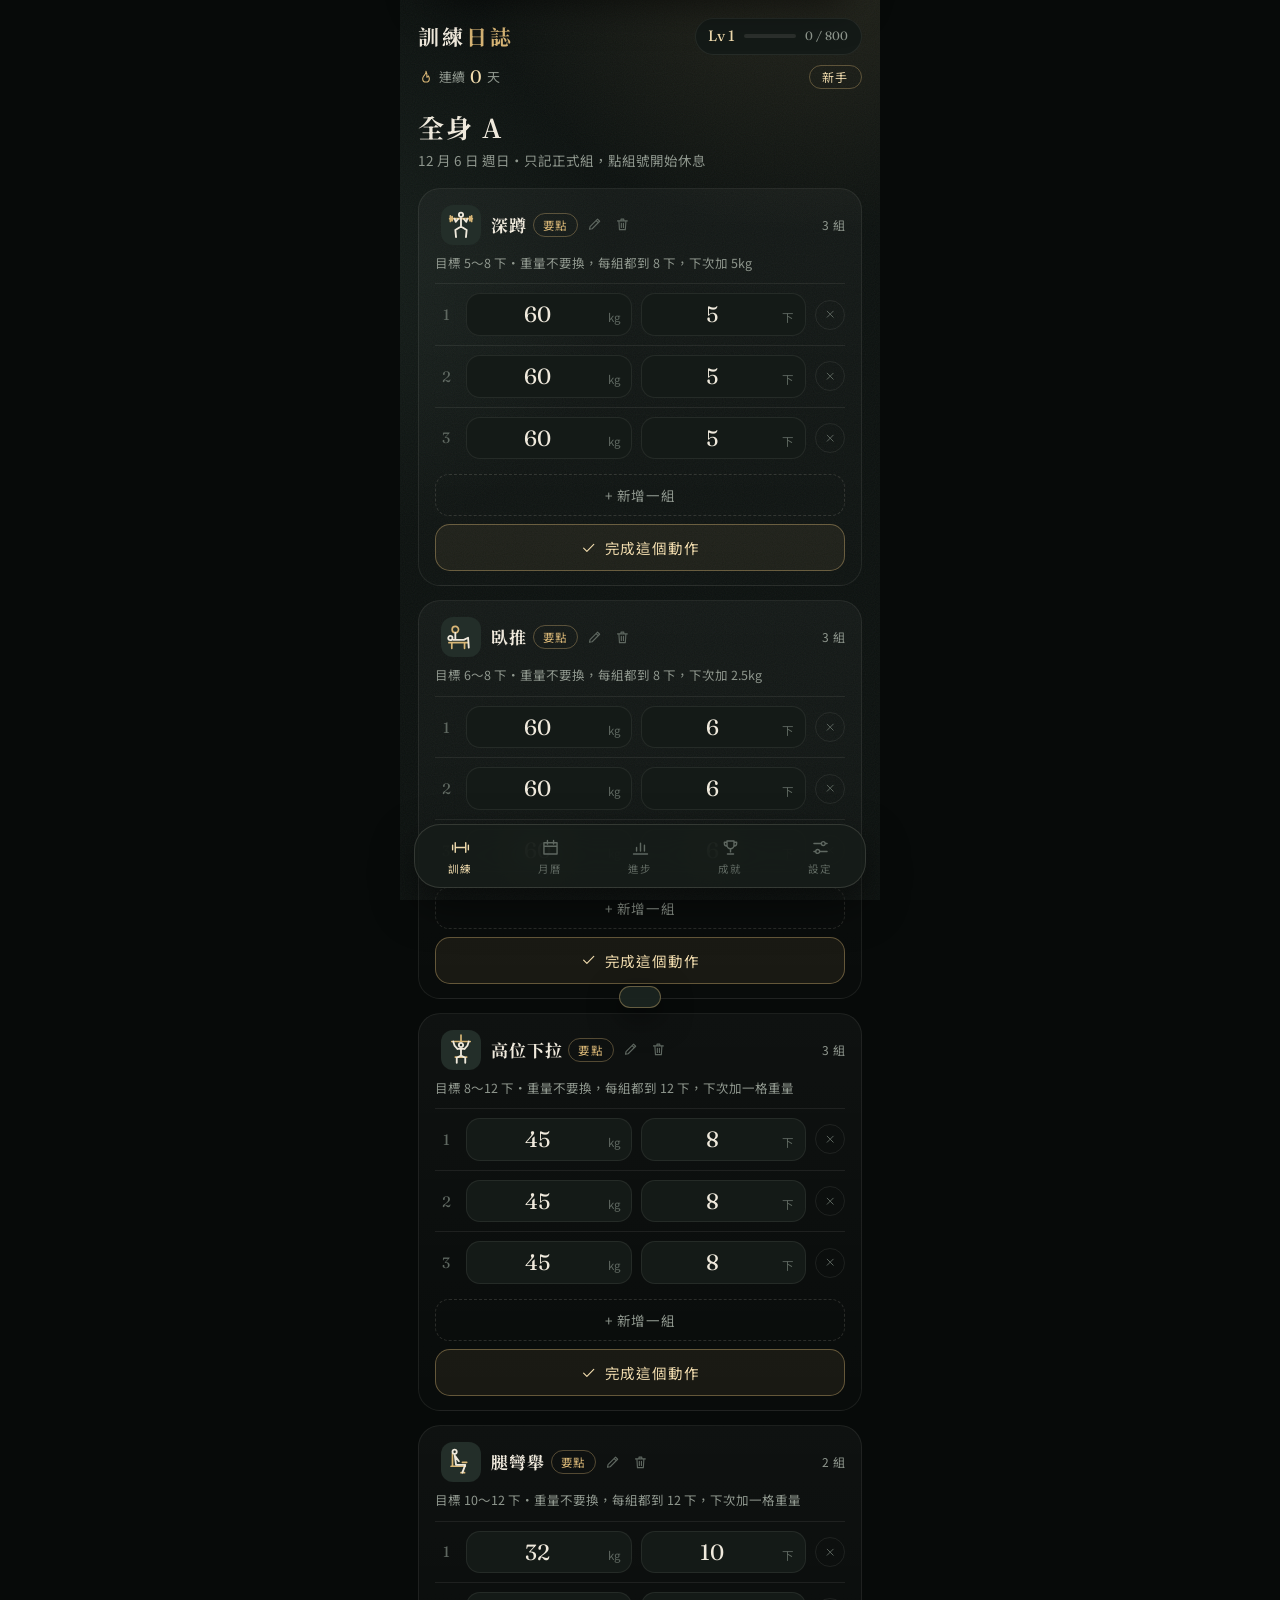
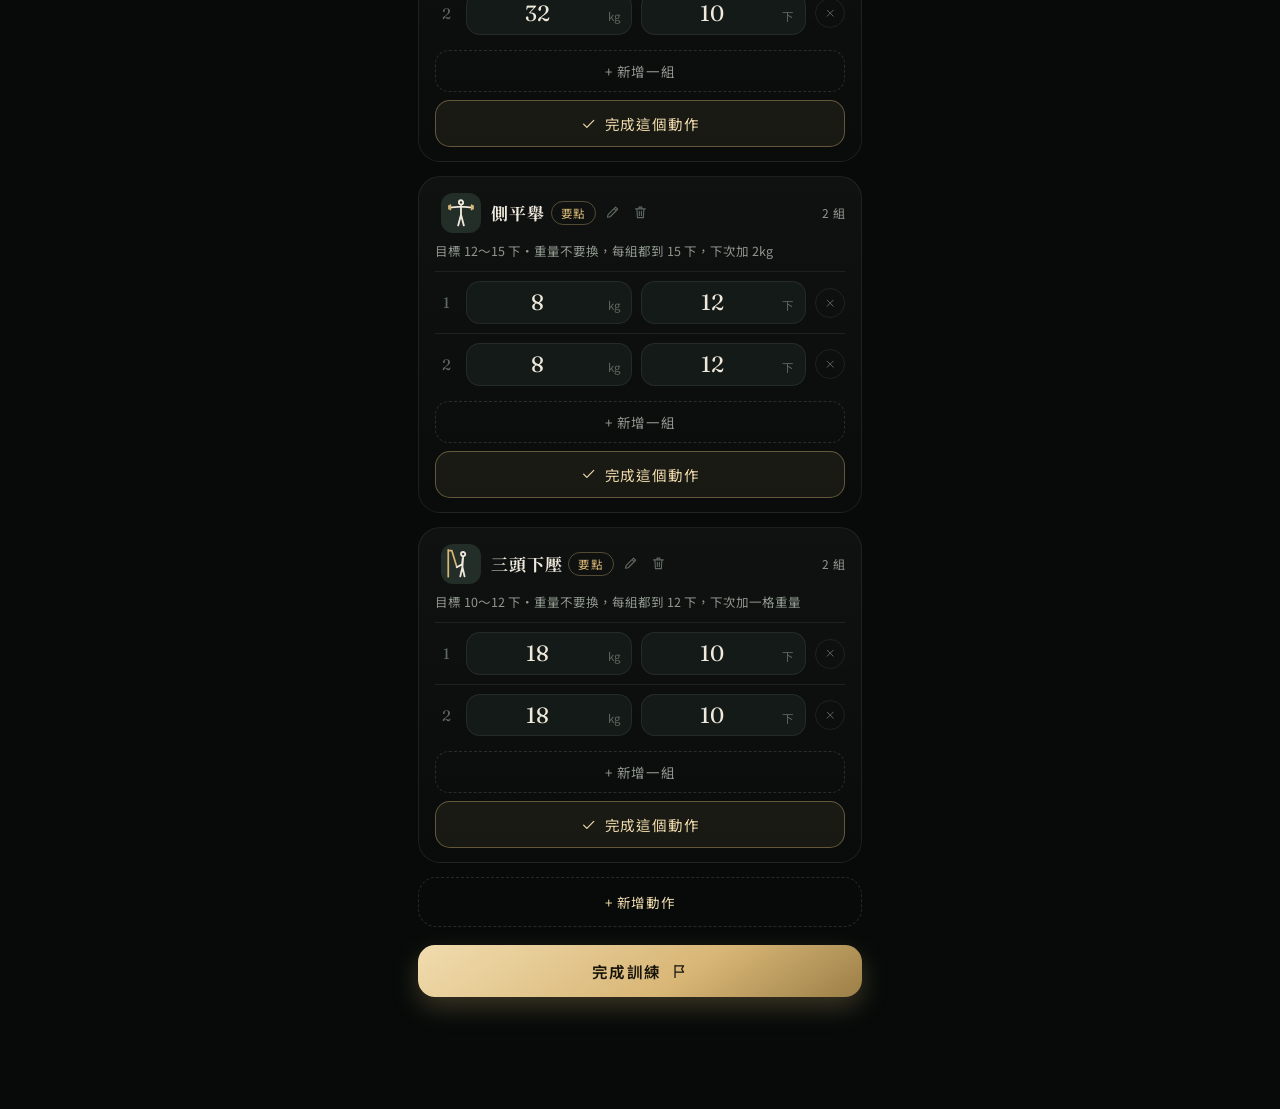
==== commit 1af065ac: "新增動作改成圖示清單點選（照部位分、以前用過的名字也在）；動作要點（課表 12 個動作）；組間休息計時（點組號開始倒數、±30 秒會記住）；雲端自動備份（備份碼，待 Firebase 規則） Co-A" ====
--- a/game.html
+++ b/game.html
@@ -117,6 +117,9 @@
 .day-modal-ex{margin-bottom:12px;}
 .day-modal-ex-name{font-size:14px;font-weight:700;color:#fff;margin-bottom:6px;}
 .day-modal-set{font-size:12px;color:#bdc3c7;padding:3px 0;}
+.day-acts{display:flex;gap:8px;margin-bottom:14px;}
+.day-acts .day-modal-close{flex:1;margin-top:4px;padding:10px;font-size:14px;}
+.day-edit-note{font-size:12px;color:#7f8c8d;margin:2px 0 10px;}
 #part-modal{position:fixed;inset:0;background:rgba(0,0,0,0.85);display:none;align-items:flex-end;justify-content:center;z-index:9996;}
 #part-modal.show{display:flex;}
 #part-grid{display:grid;grid-template-columns:repeat(3,1fr);gap:8px;}
@@ -223,6 +226,46 @@
 .coach-tag.up{background:#0f380f;color:#9bbc0f;}
 .day-header strong{color:#fff;font-size:15px;}
 </style>
+<style>
+#ex-picker,#tip-modal{position:fixed;inset:0;background:rgba(0,0,0,0.85);display:none;align-items:flex-end;justify-content:center;z-index:9996;}
+#ex-picker.show,#tip-modal.show{display:flex;}
+.pick-box{display:flex;flex-direction:column;max-height:88vh!important;overflow:hidden!important;}
+#pick-tabs{display:flex;gap:6px;overflow-x:auto;padding-bottom:10px;flex:none;scrollbar-width:none;}
+#pick-tabs::-webkit-scrollbar{display:none;}
+.pick-tab{flex:none;padding:7px 13px;border-radius:99px;border:1px solid #2a2a4e;background:#0f0f2a;color:#bdc3c7;font-size:13.5px;white-space:nowrap;cursor:pointer;font-family:inherit;}
+.pick-tab.on{background:#f39c12;color:#000;border-color:#f39c12;}
+#pick-grid{display:grid;grid-template-columns:repeat(3,minmax(0,1fr));gap:8px;overflow-y:auto;flex:1;min-height:0;padding:2px 0 4px;}
+.pick-item{display:flex;flex-direction:column;align-items:center;gap:4px;padding:10px 4px 8px;border-radius:12px;border:1px solid #2a2a4e;background:#0f0f2a;color:#e0e0e0;cursor:pointer;font-family:inherit;min-width:0;}
+.pick-item b{font-size:13px;font-weight:600;line-height:1.3;text-align:center;word-break:break-all;}
+.pick-item em{font-style:normal;font-size:10.5px;color:#7f8c8d;}
+.pick-item.has{opacity:.55;}
+.pick-item .ex-tile{margin-right:0;}
+.pick-txt{width:52px;height:52px;display:grid;place-items:center;font-size:16px;}
+.pick-foot{flex:none;}
+.pick-foot .day-modal-close{margin-top:8px;}
+.exi{width:52px;height:52px;fill:none;stroke:#efe9dc;stroke-width:2.2;stroke-linecap:round;stroke-linejoin:round;flex:none;}
+.exi .eq{stroke:#d8b676;stroke-width:2;}
+#tip-title{display:flex;align-items:center;gap:10px;}
+.tip-ic{width:46px;height:46px;}
+.tip-list{padding-left:22px;margin:4px 0 0;}
+.tip-list li{font-size:14.5px;line-height:1.75;margin-bottom:8px;}
+.set-num{cursor:pointer;border:none;background:none;padding:0;font-family:inherit;}
+.set-num.ticked{color:#2ecc71;}
+.ex-tip-btn{flex:none;margin-left:6px;padding:2px 8px;border-radius:99px;border:1px solid #2a2a4e;background:none;color:#f39c12;font-size:11.5px;cursor:pointer;font-family:inherit;white-space:nowrap;}
+#rest-bar{display:none;position:fixed;left:50%;transform:translateX(-50%);bottom:76px;width:min(calc(100% - 20px),460px);z-index:150;background:#16213e;border:2px solid #f39c12;border-radius:14px;padding:10px 12px;overflow:hidden;}
+#rest-bar.show{display:block;animation:rest-in .3s both;}
+@keyframes rest-in{from{opacity:0;transform:translateX(-50%) translateY(30px)}}
+#rest-fill{position:absolute;left:0;top:0;bottom:0;background:rgba(243,156,18,.14);transition:width .25s linear;}
+.rest-main{position:relative;display:flex;align-items:baseline;justify-content:space-between;gap:8px;}
+#rest-name{font-size:13px;color:#bdc3c7;white-space:nowrap;overflow:hidden;text-overflow:ellipsis;min-width:0;}
+#rest-time{font-size:26px;color:#f39c12;font-variant-numeric:tabular-nums;white-space:nowrap;}
+.rest-btns{position:relative;display:flex;gap:6px;margin-top:8px;}
+.rest-btns button{flex:1;padding:8px 0;border-radius:9px;border:1px solid #2a2a4e;background:#0f0f2a;color:#e0e0e0;font-size:13px;cursor:pointer;font-family:inherit;white-space:nowrap;}
+#rest-bar.show.done{animation:rest-flash .5s 6 alternate;}
+#rest-bar.done .rest-btns button:not(:last-child){visibility:hidden;}
+@keyframes rest-flash{to{background:#f39c12;}}
+body.resting #main{padding-bottom:200px;}
+</style>
 <style id="css-gb">
 /* ─── Game Boy theme（四階綠：#0f380f / #306230 / #8bac0f / #9bbc0f）───
    Overrides the base styles above; inline colors in render functions are
@@ -281,6 +324,20 @@
 .ex-done-row b{font-size:15px;white-space:nowrap;}
 .ex-done-sum{font-size:12px;color:#306230;margin-left:auto;text-align:right;}
 #complete-btn{background:#0f380f;color:#9bbc0f;border-radius:0;box-shadow:4px 4px 0 #306230;font-size:17px;}
+.pick-tab{border-radius:0;background:#8bac0f;color:#0f380f;border:2px solid #0f380f;font-weight:700;}
+.pick-tab.on{background:#0f380f;color:#9bbc0f;border-color:#0f380f;}
+.pick-item{border-radius:0;background:#8bac0f;color:#0f380f;border:3px solid #0f380f;}
+.pick-item em{color:#306230;}
+.ex-tip-btn{border-radius:0;border:2px solid #0f380f;color:#0f380f;font-weight:700;}
+.set-row .set-num{width:24px;height:24px;background:none!important;color:#0f380f!important;border:2px solid #0f380f!important;}
+.set-row .set-num.ticked{background:#0f380f!important;color:#9bbc0f!important;}
+#rest-bar{background:#8bac0f;border:3px solid #0f380f;border-radius:0;box-shadow:4px 4px 0 #306230;bottom:72px;}
+#rest-fill{background:#9bbc0f;}
+#rest-name{color:#0f380f;font-weight:700;}
+#rest-time{color:#0f380f;font-family:'PressStart',monospace;font-size:18px;}
+.rest-btns button{border-radius:0;background:#0f380f;color:#9bbc0f;border:none;font-weight:700;}
+@keyframes rest-flash{to{background:#e0f8a0;}}
+.tip-list li{color:#0f380f;}
 
 #bottom-nav{background:#306230;border-top:3px solid #0f380f;}
 .nav-btn{color:#8bac0f;}
@@ -711,6 +768,34 @@
 #toast{top:auto;bottom:calc(var(--safe-b) + 92px);transform:translateX(-50%) translateY(200px);}
 #toast.show{transform:translateX(-50%) translateY(0);}
 .lx-part{background:var(--s3);color:var(--gold2);}
+.lx-part.lx-exi{padding:0;width:40px;height:40px;border-radius:12px;}
+.lx-part .exi{width:34px;height:34px;stroke-width:2.6;}
+.lx-part .exi .eq{stroke-width:2.4;}
+#ex-picker,#tip-modal{background:rgba(4,6,5,.62);backdrop-filter:blur(3px);-webkit-backdrop-filter:blur(3px);}
+#ex-picker.show,#tip-modal.show{animation:lx-fade .25s both;}
+.pick-tab{background:var(--s1);border-color:var(--line2);color:var(--muted);font-size:13px;letter-spacing:.04em;}
+.pick-tab.on{background:rgba(216,182,118,.14);border-color:rgba(216,182,118,.5);color:var(--gold2);}
+.pick-item{background:var(--s1);border-color:var(--line);border-radius:18px;padding:12px 4px 10px;color:var(--text);}
+.pick-item:active{background:var(--s2);border-color:rgba(216,182,118,.4);}
+.pick-item b{font-weight:500;font-size:13px;letter-spacing:.02em;}
+.pick-item em{color:var(--dim);}
+.pick-item em.tipmark{color:var(--gold-d);}
+.pick-txt{color:var(--gold);font-family:var(--serif);}
+.pick-foot .day-modal-close{margin-top:10px;padding:12px;}
+.ex-tip-btn{border-color:rgba(216,182,118,.35);color:var(--gold);font-family:var(--sans);letter-spacing:.06em;padding:3px 9px;}
+.tip-list li{color:var(--text);}
+.tip-list li::marker{color:var(--gold);font-family:var(--num);}
+.set-num{width:22px;height:30px;border-radius:9px;flex:none;}
+.set-num.ticked{color:#17130a;background:linear-gradient(145deg,var(--gold2),var(--gold));display:grid;place-items:center;}
+.set-num.ticked .lx-ic{width:16px;height:16px;stroke-width:2.2;}
+#rest-bar{bottom:calc(var(--safe-b) + 86px);background:rgba(27,36,32,.96);backdrop-filter:blur(18px);-webkit-backdrop-filter:blur(18px);border:1px solid rgba(216,182,118,.4);border-radius:22px;padding:12px 14px;box-shadow:0 14px 34px rgba(0,0,0,.55);}
+#rest-fill{background:linear-gradient(90deg,rgba(216,182,118,.05),rgba(216,182,118,.16));}
+#rest-name{color:var(--muted);letter-spacing:.06em;}
+#rest-time{font-family:var(--num);font-weight:400;font-size:30px;color:var(--gold2);line-height:1.1;}
+.rest-btns button{background:none;border-color:var(--line2);color:var(--text);border-radius:13px;font-size:13px;letter-spacing:.04em;}
+.rest-btns button:active{background:var(--s2);}
+@keyframes rest-flash{to{background:rgba(216,182,118,.32);}}
+body.resting #toast.show{bottom:calc(var(--safe-b) + 200px);}
 </style>
 <script>
 // 外觀：預設質感版（lux），設定頁可切回遊戲版（gb）。只開其中一塊樣式。
@@ -747,6 +832,39 @@
       <button class="day-modal-close px-dlg-no" onclick="pxDlgDone(false)">否</button>
       <button class="day-modal-close" onclick="pxDlgDone(true)">是</button>
     </div>
+  </div>
+</div>
+
+<!-- 新增動作：圖示清單 -->
+<div id="ex-picker" onclick="closeExPicker()">
+  <div class="day-modal-box pick-box" onclick="event.stopPropagation()">
+    <div class="day-modal-date">新增動作</div>
+    <div id="pick-tabs"></div>
+    <div id="pick-grid"></div>
+    <div class="pick-foot">
+      <button class="day-modal-close" onclick="addCustomExercise()">清單沒有・自己打名稱</button>
+      <button class="day-modal-close" onclick="closeExPicker()">取消</button>
+    </div>
+  </div>
+</div>
+
+<!-- 姿勢要點 -->
+<div id="tip-modal" onclick="closeTips()">
+  <div class="day-modal-box" onclick="event.stopPropagation()">
+    <div class="day-modal-date" id="tip-title"></div>
+    <div id="tip-body"></div>
+    <button class="day-modal-close" onclick="closeTips()">知道了</button>
+  </div>
+</div>
+
+<!-- 組間休息計時 -->
+<div id="rest-bar">
+  <div id="rest-fill"></div>
+  <div class="rest-main"><span id="rest-name"></span><b id="rest-time"></b></div>
+  <div class="rest-btns">
+    <button onclick="adjustRest(-30)">−30 秒</button>
+    <button onclick="adjustRest(30)">＋30 秒</button>
+    <button onclick="skipRest()">跳過</button>
   </div>
 </div>
 
@@ -977,6 +1095,7 @@
     session: currentSession,
     confirmed: confirmedSets,
     done: doneEx,
+    tick: tickSets,
     day: currentDay,
     date: todayStr()
   }));
@@ -988,10 +1107,13 @@
   try{
     const d = JSON.parse(raw);
     // Only restore if draft is from today
-    if(d.date === todayStr()){
+    // Still training past midnight (started yesterday, it is before 5am): same workout, keep going
+    const overnight = d.date === daysAgoStr(1) && new Date().getHours() < 5;
+    if(d.date === todayStr() || overnight){
       currentSession = d.session || {};
       confirmedSets  = d.confirmed || {};
       doneEx         = d.done || {};
+      tickSets       = d.tick || {};
       if(d.day) currentDay = d.day;
     } else if(d.session && d.day && Object.values(d.session[d.day]||{}).some(sets=>sets.length)){
       staleDraft = d;
@@ -1009,11 +1131,13 @@
   if(await pxConfirm(d.date+' 的「'+label+'」還沒按完成訓練。要補記到那天嗎？（選否會丟掉這筆）')){
     currentDay = d.day;
     currentSession = d.session;
-    if(!finishWorkout(d.date)) showToast('那筆沒有填重量和次數，已略過');
+    doneEx = d.done || {};
+    const onlyDone = await askOpenOnes();
+    if(!finishWorkout(d.date, onlyDone)) showToast('那筆沒有填重量和次數，已略過');
   }
   localStorage.removeItem(GYM_SESSION_DRAFT);
   currentSession = {};
-  doneEx = {}; openDoneEx = {};
+  doneEx = {}; openDoneEx = {}; tickSets = {};
   currentDay = getCurrentSchedule().day;
   renderAll();
 }
@@ -1044,6 +1168,9 @@
   renderAll();
   resolveStaleDraft();
   syncDiet(false);
+  resumeRest();
+  const cc = cloudCfg();
+  if(cc && cc.sig !== strSig(cloudData())) scheduleCloud();
 }
 
 function getTemplates(){
@@ -1106,6 +1233,7 @@
       d.session[day] = shifted;
     }
     if(d.done && d.done[day]) d.done[day] = d.done[day].map(i=>i>=at?i+1:i);
+    if(d.tick && d.tick[day]){ const t = {}; Object.keys(d.tick[day]).forEach(k=>{ const i=parseInt(k); t[i>=at?i+1:i] = d.tick[day][k]; }); d.tick[day] = t; }
     localStorage.setItem(GYM_SESSION_DRAFT, JSON.stringify(d));
   }catch(e){}
 }
@@ -1779,7 +1907,10 @@
 
 // Tile icon for an exercise card: exercise sprite, else body-part figure
 function exIconHTML(ex){
-  if(LUX) return '<span class="lx-part">'+(LX_PART[getExPart(ex)]||'練')+'</span>';
+  if(LUX){
+    const k = exIconKey(ex.name);
+    return k ? '<span class="lx-part lx-exi">'+exiSVG(k)+'</span>' : '<span class="lx-part">'+(LX_PART[getExPart(ex)]||'練')+'</span>';
+  }
   const hit = EX_SPRITES[ex.name] ? ex.name : (SPRITE_KEYWORDS.find(([kw])=>ex.name.indexOf(kw)>=0)||[])[1];
   const inner = hit ? spriteSVG(EX_SPRITES[hit],2) : bodyIconSVG(getExPart(ex),2);
   return '<span class="ex-tile">'+inner+'</span>';
@@ -1845,7 +1976,7 @@
 
   const dayInfo = WEEK_CYCLE.find(w=>w.day===currentDay) || WEEK_CYCLE[0];
   if(LUX) html += lxWorkoutHead();
-  else html += '<div class="day-header"><strong>'+escHtml(dayInfo.label)+'</strong><div class="day-note">只記正式組，熱身組不用記</div></div>';
+  else html += '<div class="day-header"><strong>'+escHtml(dayInfo.label)+'</strong><div class="day-note">只記正式組，熱身組不用記・做完一組點組號開始休息</div></div>';
   html += '<div id="ex-list">'+renderExercisesHTML()+'</div>';
   html += '<div id="complete-btn-wrap"><button id="complete-btn" onclick="completeWorkout()">完成訓練 '+pxIcon('flag',1)+'</button></div>';
 
@@ -1864,16 +1995,21 @@
   const done = (doneEx[currentDay]||[]).filter(i=>i<exList.length);
   const order = done.concat(exList.map((_,i)=>i).filter(i=>!done.includes(i)));
 
-  let html = '';
+  let html = '', skipped = '';
   order.forEach(ei=>{
     const ex = exList[ei];
     // Pre-fill with template weight+reps if not yet started
     if(!currentSession[currentDay][ei]){
-      currentSession[currentDay][ei] = ex.sets.map(s=>({w:(s.w===''||s.w==null)?'':s.w, r:s.r||8}));
+      const log = exLog(ex.name), last = log[log.length-1], tw = parseFloat(ex.sets[0]&&ex.sets[0].w)||0;
+      const lastR = (!ex.up && !ex.down && last && tw>0 && last.top===tw) ? last.sets.filter(s=>s.w===tw).map(s=>s.r) : [];
+      currentSession[currentDay][ei] = ex.sets.map((s,i)=>({w:(s.w===''||s.w==null)?'':s.w, r:(parseFloat(s.w)===tw && lastR[i]) || s.r || 8}));
     }
     const sess = currentSession[currentDay][ei];
     // Sets removed down to 0 = skipped today; hide card (template untouched, returns next time)
-    if(!sess.length) return;
+    if(!sess.length){
+      skipped += '<div class="ex-card done collapsed" onclick="restoreEx('+ei+')"><div class="ex-done-row"><b>'+escHtml(ex.name)+'</b><span class="ex-done-sum">今天跳過・點一下放回來</span></div></div>';
+      return;
+    }
 
     const isDone = done.includes(ei);
     if(isDone && !openDoneEx[ei]){
@@ -1890,6 +2026,7 @@
     html += '<div class="ex-name" style="display:flex;align-items:center;">'+
       exIconHTML(ex)+
       '<span id="exname-'+ei+'">'+escHtml(ex.name)+'</span>'+
+      (exTips(ex.name) ? '<button class="ex-tip-btn" onclick="showTips(templates[currentDay]['+ei+'].name)">要點</button>' : '')+
       '<button class="ex-ic-btn" onclick="editExName('+ei+')" style="background:none;border:none;color:#7f8c8d;font-size:12px;cursor:pointer;margin-left:6px;" title="改名">'+pxIcon('pencil',1)+'</button>'+
       '<button class="ex-ic-btn" onclick="removeExercise('+ei+')" style="background:none;border:none;color:#e74c3c;font-size:12px;cursor:pointer;margin-left:2px;" title="刪除動作">'+pxIcon('trash',1)+'</button>'+
       '<span class="ex-count" style="font-size:12px;font-weight:400;color:#7f8c8d;margin-left:auto;">'+sess.length+' 組</span>'+
@@ -1899,7 +2036,8 @@
 
     sess.forEach((set, si)=>{
       html += '<div class="set-row" id="setrow-'+ei+'-'+si+'">';
-      html += '<div class="set-num">'+(si+1)+'</div>';
+      const ticked = ((tickSets[currentDay]||{})[ei]||[]).includes(si);
+      html += '<button class="set-num'+(ticked?' ticked':'')+'" onclick="tickSet('+ei+','+si+')" title="做完這組，開始休息">'+(ticked ? (LUX ? lxIcon('check') : '✓') : (si+1))+'</button>';
       html += setInputsHTML(ei,si,set,false);
       html += '<button class="set-del" onclick="removeSet('+ei+','+si+')" style="width:36px;height:36px;border-radius:50%;background:#2a1a1a;border:none;color:#e74c3c;font-size:16px;cursor:pointer;flex-shrink:0;display:flex;align-items:center;justify-content:center;">'+pxIcon('x',1)+'</button>';
       html += '</div>';
@@ -1911,7 +2049,8 @@
       : '<button class="ex-done-btn" onclick="toggleExDone('+ei+')">'+pxIcon('check',1)+'完成這個動作</button>';
     html += '</div>';
   });
-  html += '<button class="add-set-btn add-ex-btn" onclick="addExercise()" style="width:calc(100% - 24px);margin:4px 12px 0;background:#8bac0f;border:3px dashed #0f380f;color:#0f380f;font-weight:700;">+ 新增動作</button>';
+  html += skipped;
+  html += '<button class="add-set-btn add-ex-btn" onclick="openExPicker()" style="width:calc(100% - 24px);margin:4px 12px 0;background:#8bac0f;border:3px dashed #0f380f;color:#0f380f;font-weight:700;">+ 新增動作</button>';
   return html;
 }
 
@@ -1961,6 +2100,8 @@
     if(!sets.some(s=>s.w!==''&&s.w!=null&&s.r!==''&&s.r!=null)){ showToast('請先填重量和次數'); return; }
     list.push(ei);
     sfx('set');
+    const exList = templates[currentDay]||[];
+    if(restOn() && !rest && exList.some((_,i)=>!list.includes(i) && ((currentSession[currentDay]||{})[i]||[1]).length)) startRest(exList[ei].name, restSec(exList[ei]));
   }
   delete openDoneEx[ei];
   saveDraft();
@@ -1972,9 +2113,19 @@
   renderWorkout();
 }
 
+// A card skipped today (every set removed) → put it back with the planned sets
+function restoreEx(ei){
+  if(currentSession[currentDay]) delete currentSession[currentDay][ei];
+  if(tickSets[currentDay]) delete tickSets[currentDay][ei];
+  if(doneEx[currentDay]) doneEx[currentDay] = doneEx[currentDay].filter(i=>i!==ei);
+  saveDraft();
+  renderWorkout();
+}
+
 function updateSet(ei,si,field,val){
   if(!currentSession[currentDay] || !currentSession[currentDay][ei]) return;
-  currentSession[currentDay][ei][si][field] = (val==='' ? '' : parseFloat(val));
+  const n = parseFloat(val);
+  currentSession[currentDay][ei][si][field] = (val==='' || isNaN(n) || n<0) ? '' : n;
   saveDraft();
 }
 
@@ -2018,6 +2169,8 @@
   if(!currentSession[currentDay]||!currentSession[currentDay][ei]) return;
 
   currentSession[currentDay][ei].splice(si,1);
+  const tk = (tickSets[currentDay]||{})[ei];
+  if(tk) tickSets[currentDay][ei] = tk.filter(i=>i!==si).map(i=>i>si?i-1:i);
   saveDraft();
   renderWorkout();
 }
@@ -2074,6 +2227,7 @@
     store[currentDay] = shifted;
   });
   if(doneEx[currentDay]) doneEx[currentDay] = doneEx[currentDay].filter(i=>i!==ei).map(i=>i>ei?i-1:i);
+  shiftTicks(currentDay, i=>i===ei ? -1 : i>ei ? i-1 : i);
   openDoneEx = {};
   templates = getTemplates();
   saveDraft();
@@ -2084,44 +2238,42 @@
   const doneToday = sessions.filter(x=>x.date===todayStr()).length;
   const msg = doneToday ? '今天已經記過 '+doneToday+' 次訓練，確定再記一次並進到下一天？' : '完成訓練並進到下一天？';
   if(!await pxConfirm(msg)) return;
-  if(!finishWorkout(todayStr())) showToast('還沒有填任何一組（重量和次數）');
-}
-
-// Records the on-screen workout for `date`; returns false if no set was filled in
-function finishWorkout(date){
-  const exList = templates[currentDay] || [];
-  const backfill = date !== todayStr();
-  const dayInfo = WEEK_CYCLE.find(w=>w.day===currentDay) || WEEK_CYCLE[0];
+  const onlyDone = await askOpenOnes();
+  if(!finishWorkout(todayStr(), onlyDone)) showToast('還沒有填任何一組（重量和次數）');
+}
+
+// Some exercises are marked done and others are still open with (pre-filled) numbers on screen:
+// ask whether the open ones were really done. Returns true = record only the marked ones.
+// Nothing marked at all → everything on screen counts, as before.
+async function askOpenOnes(){
+  const exList = templates[currentDay] || [], marked = doneEx[currentDay] || [];
+  if(!marked.some(i=>i<exList.length)) return false;
   const filled = s=>s.w!==''&&s.w!=null&&s.r!==''&&s.r!=null;
-  const entered = ei=>(currentSession[currentDay]&&currentSession[currentDay][ei]||[]);
-  // The workout screen has no per-set ✓: sets still on screen count as done (skipped ones get deleted)
-  const sessionData = {
-    date, day:currentDay, type:dayInfo.type,
-    exercises: exList.map((ex,ei)=>({
-      name:ex.name,
-      sets:entered(ei).filter(filled)
-    }))
-  };
-  if(!sessionData.exercises.some(e=>e.sets.length)) return false;
-  sessions.push(sessionData);
-  localStorage.setItem(GYM_SESSIONS, JSON.stringify(sessions));
-
-  // Save last-used weights/reps back to templates so next session pre-fills with them
+  const open = exList.map((_,ei)=>ei).filter(ei=>!marked.includes(ei) && ((currentSession[currentDay]||{})[ei]||[]).some(filled));
+  if(!open.length) return false;
+  return !(await pxConfirm('還有 '+open.length+' 個動作沒按「完成這個動作」：'+open.map(ei=>exList[ei].name).join('、')+'。這些也有做嗎？（選否就不記這幾個）'));
+}
+
+// Writes a finished workout back into the plan for `day`: next pre-fill, add weight, drop weight.
+// setsOf(ei) = the filled sets of exercise ei. Returns the plan as it was before (kept on the session so an edit / delete can redo it).
+function updatePlan(day, date, setsOf){
+  const exList = templates[day] || [];
   const saved = localStorage.getItem(GYM_TEMPLATES);
   const custom = saved ? JSON.parse(saved) : {};
-  if(!custom[currentDay]) custom[currentDay] = JSON.parse(JSON.stringify(DEFAULT_TEMPLATES[currentDay]||exList));
+  if(!custom[day]) custom[day] = JSON.parse(JSON.stringify(DEFAULT_TEMPLATES[day]||exList));
+  const before = JSON.stringify(custom[day]);
   // Skipping a set (×) is for today only: keep the planned set count; extra sets added today are kept
   exList.forEach((ex, ei)=>{
-    const sets = entered(ei).filter(filled);
+    const sets = setsOf(ei);
     if(!sets.length) return;
-    if(!custom[currentDay][ei]) return;
+    if(!custom[day][ei]) return;
     const plan = sets.map(s=>({w:s.w, r:s.r}));
-    const planned = (custom[currentDay][ei].sets||[]).length;
+    const planned = (custom[day][ei].sets||[]).length;
     while(plan.length < planned) plan.push(Object.assign({}, plan[plan.length-1]));
-    custom[currentDay][ei].name = ex.name;
-    custom[currentDay][ei].sets = plan;
+    custom[day][ei].name = ex.name;
+    custom[day][ei].sets = plan;
     // Every planned set reached the top of the range → next time start heavier at the bottom of the range
-    const t = custom[currentDay][ei];
+    const t = custom[day][ei];
     if(t.range){
       const hit = sets.length>=planned && sets.every(s=>parseFloat(s.r)>=t.range[1]);
       t.up = hit;
@@ -2143,22 +2295,49 @@
   });
   localStorage.setItem(GYM_TEMPLATES, JSON.stringify(custom));
   templates = getTemplates();
+  return before;
+}
+
+// Records the on-screen workout for `date`; returns false if no set was filled in
+function finishWorkout(date, onlyDone){
+  const exList = templates[currentDay] || [];
+  const backfill = date !== todayStr();
+  const dayInfo = WEEK_CYCLE.find(w=>w.day===currentDay) || WEEK_CYCLE[0];
+  const filled = s=>s.w!==''&&s.w!=null&&s.r!==''&&s.r!=null;
+  const marked = doneEx[currentDay] || [];
+  const entered = ei=>(onlyDone && !marked.includes(ei)) ? [] : (currentSession[currentDay]&&currentSession[currentDay][ei]||[]);
+  // The workout screen has no per-set ✓: sets still on screen count as done (skipped ones get deleted)
+  const sessionData = {
+    date, day:currentDay, type:dayInfo.type,
+    exercises: exList.map((ex,ei)=>({
+      name:ex.name,
+      sets:entered(ei).filter(filled)
+    }))
+  };
+  if(!sessionData.exercises.some(e=>e.sets.length)) return false;
+  sessions.push(sessionData);
+  // Only the newest workout of each day keeps the plan snapshot
+  sessions.forEach(x=>{ if(x!==sessionData && x.day===currentDay) delete x.tb; });
+  sessionData.tb = updatePlan(currentDay, date, ei=>entered(ei).filter(filled));
   const coachHTML = coachReportHTML(sessionData, currentDay);
 
   updateStreak(date);
-  awardXP(XP_COMPLETE);
+  const gain = XP_COMPLETE + XP_PER_SET*sessionData.exercises.reduce((a,e)=>a+e.sets.length,0);
+  sessionData.xp = gain;
+  localStorage.setItem(GYM_SESSIONS, JSON.stringify(sessions));
+  awardXP(gain);
   checkAchievements(sessionData, {backfill});
 
   // Reset session data for this day
   currentSession[currentDay]={};
   confirmedSets[currentDay]={};
-  doneEx = {}; openDoneEx = {};
+  doneEx = {}; openDoneEx = {}; tickSets = {};
   localStorage.removeItem(GYM_SESSION_DRAFT);
 
   // Advance to next training day
   advanceCycle();
 
-  showToast((backfill ? date+' 已補記！' : '訓練完成！')+'+'+XP_COMPLETE+' XP！');
+  showToast((backfill ? date+' 已補記！' : '訓練完成！')+'+'+gain+' XP！');
   sfx('done');
   renderHeader();
   renderAll();
@@ -2208,7 +2387,7 @@
 // ─── Coach: reads the training log and says what to do next ───
 const COACH_WEEKLY = 3; // planned workouts per week
 // Same movement logged under different names → one history. Different machines stay apart (their weights can't be compared).
-const EX_ALIAS = {'槓鈴臥推':'臥推','滑輪下拉':'高位下拉','啞鈴側平舉':'側平舉','三頭下拉':'三頭下壓','三頭':'三頭下壓','二頭':'二頭彎舉','器械划船':'機械划船'};
+const EX_ALIAS = {'槓鈴臥推':'臥推','滑輪下拉':'高位下拉','啞鈴側平舉':'側平舉','三頭下拉':'三頭下壓','三頭':'三頭下壓','二頭':'二頭彎舉','器械划船':'機械划船','羅馬尼亞硬拉':'羅馬尼亞硬舉'};
 function canonEx(n){ n = String(n||'').trim(); return EX_ALIAS[n] || n; }
 function numStr(n){ return String(Math.round(n*10)/10); }
 function dayStr(d){ return d.getFullYear()+'-'+String(d.getMonth()+1).padStart(2,'0')+'-'+String(d.getDate()).padStart(2,'0'); }
@@ -2564,8 +2743,8 @@
   const maxWeights = {};
   sessions.forEach(s=>{
     (s.exercises||[]).forEach(ex=>{
-      const mx = Math.max(...(ex.sets||[]).map(st=>parseFloat(st.w)||0));
-      if(!maxWeights[ex.name] || mx > maxWeights[ex.name]) maxWeights[ex.name] = mx;
+      const mx = Math.max(0, ...(ex.sets||[]).map(st=>parseFloat(st.w)||0)), nm = canonEx(ex.name);
+      if(!maxWeights[nm] || mx > maxWeights[nm]) maxWeights[nm] = mx;
     });
   });
   const bench  = maxWeights['臥推']||0;
@@ -2610,7 +2789,8 @@
       const wk = mon.toISOString().slice(0,10);
       if(!weekMap[wk]) weekMap[wk]={upper:0,lower:0};
       const kind = (s.type||'').replace(/[AB]$/,''); // upperA → upper
-      if(weekMap[wk][kind]!==undefined) weekMap[wk][kind]++;
+      if(kind==='full'){ weekMap[wk].upper++; weekMap[wk].lower++; } // full-body day trains both
+      else if(weekMap[wk][kind]!==undefined) weekMap[wk][kind]++;
     });
     if(Object.values(weekMap).some(w=>w.upper>0&&w.lower>0)) newOnes.push('full_week');
   }
@@ -2637,8 +2817,10 @@
   if(newOnes.length) localStorage.setItem(GYM_GAME, JSON.stringify(gameState));
 }
 
+// Unlocked count: only achievements that still exist (old saves can carry ids that were removed)
+function achGot(){ return gameState.achievements.filter(id=>ACHIEVEMENTS_DEF.some(a=>a.id===id)).length; }
 function getTitle(){
-  const n = gameState.achievements.length;
+  const n = achGot();
   if(n>=40) return '傳說';
   if(n>=25) return '猛獸';
   if(n>=15) return '鐵人';
@@ -2652,7 +2834,7 @@
   const wrap = document.getElementById('section-achievements');
   const unlocked = new Set(gameState.achievements);
   const total = ACHIEVEMENTS_DEF.length;
-  const got   = gameState.achievements.length;
+  const got   = achGot();
   const title = getTitle();
 
   const cats = [
@@ -2779,6 +2961,8 @@
 }
 
 
+let dayEdit = null; // {idx, ex:[{name, sets:[{w,r}]}]} — the record being edited in the day window
+
 function showDayDetail(ds){
   const list = sessions.filter(s=>s.date===ds);
   document.getElementById('day-modal-date').textContent = ds;
@@ -2787,6 +2971,8 @@
     html = '<div style="color:#7f8c8d;font-size:14px;padding:8px 0;">這天沒有訓練紀錄</div>';
   }
   list.forEach(sess=>{
+    const idx = sessions.indexOf(sess);
+    if(dayEdit && dayEdit.idx===idx){ html += dayEditHTML(sess); return; }
     const typeLabel = {fullA:'全身A',fullB:'全身B',upper:'上肢',lower:'下肢',upperA:'上肢A',lowerA:'下肢A',upperB:'上肢B',lowerB:'下肢B',push:'推',pull:'拉',legs:'腿'}[sess.type]||sess.type;
     html += '<div style="font-size:14px;color:#f39c12;margin-bottom:12px;">'+typeLabel+'日</div>';
 
@@ -2799,13 +2985,116 @@
       });
       html += '</div>';
     });
+    if(!dayEdit) html += '<div class="day-acts"><button class="day-modal-close" onclick="editSession('+idx+')">修改</button><button class="day-modal-close" onclick="deleteSession('+idx+')">刪除這筆</button></div>';
   });
   document.getElementById('day-modal-body').innerHTML = html;
   document.getElementById('day-modal').classList.add('show');
 }
 
 function closeDayModal(){
+  dayEdit = null;
   document.getElementById('day-modal').classList.remove('show');
+}
+
+const SESS_TYPE_LABEL = {fullA:'全身A',fullB:'全身B',upper:'上肢',lower:'下肢',upperA:'上肢A',lowerA:'下肢A',upperB:'上肢B',lowerB:'下肢B',push:'推',pull:'拉',legs:'腿'};
+function dayEditHTML(sess){
+  let h = '<div style="font-size:14px;color:#f39c12;margin-bottom:4px;">修改 '+escHtml(SESS_TYPE_LABEL[sess.type]||sess.type||'')+'日</div>'+
+    '<div class="day-edit-note">重量和次數清空＝那一組不算</div>';
+  dayEdit.ex.forEach((ex,ei)=>{
+    h += '<div class="day-modal-ex"><div class="day-modal-ex-name">'+escHtml(ex.name)+'</div>';
+    ex.sets.forEach((st,si)=>{
+      const v = x=>(x===''||x==null) ? '' : escHtml(String(x));
+      h += '<div class="set-row"><div class="set-num">'+(si+1)+'</div>'+
+        '<div class="set-inp"><label>'+(LUX?'kg':'重量kg')+'</label><input type="number" inputmode="decimal" value="'+v(st.w)+'" oninput="dayEditSet('+ei+','+si+',0,this.value)"></div>'+
+        '<div class="set-inp"><label>'+(LUX?'下':'次數')+'</label><input type="number" inputmode="numeric" value="'+v(st.r)+'" oninput="dayEditSet('+ei+','+si+',1,this.value)"></div></div>';
+    });
+    h += '<button class="add-set-btn" onclick="dayEditAdd('+ei+')">+ 新增一組</button></div>';
+  });
+  return h+'<div class="day-acts"><button class="day-modal-close" onclick="cancelSessionEdit()">取消</button><button class="day-modal-close" onclick="saveSessionEdit()">儲存</button></div>';
+}
+function editSession(idx){
+  const s = sessions[idx]; if(!s) return;
+  dayEdit = {idx, ex:(s.exercises||[]).map(e=>({name:e.name, sets:(e.sets||[]).map(x=>({w:x.w, r:x.r}))}))};
+  showDayDetail(s.date);
+  document.querySelector('#day-modal .day-modal-box').scrollTop = 0;
+}
+function cancelSessionEdit(){
+  const s = dayEdit && sessions[dayEdit.idx]; dayEdit = null;
+  if(s) showDayDetail(s.date);
+}
+function dayEditSet(ei,si,f,val){
+  const n = parseFloat(val);
+  dayEdit.ex[ei].sets[si][f ? 'r' : 'w'] = (val==='' || isNaN(n) || n<0) ? '' : n;
+}
+function dayEditAdd(ei){
+  const sets = dayEdit.ex[ei].sets, last = sets[sets.length-1];
+  sets.push({w:last?last.w:'', r:last?last.r:''});
+  showDayDetail(sessions[dayEdit.idx].date);
+}
+// The newest workout of its day whose plan snapshot still lines up with today's plan → the plan can be redone from it
+function planRedoable(s){
+  if(!s.tb || !templates[s.day]) return false;
+  for(let i=sessions.length-1;i>=0;i--){ if(sessions[i].day===s.day && /^full/.test(sessions[i].type||'')){ if(sessions[i]!==s) return false; break; } }
+  const cur = templates[s.day];
+  return cur.length===(s.exercises||[]).length && cur.every((t,i)=>t.name===s.exercises[i].name);
+}
+function restorePlan(s){
+  const saved = localStorage.getItem(GYM_TEMPLATES);
+  const custom = saved ? JSON.parse(saved) : {};
+  custom[s.day] = JSON.parse(s.tb);
+  localStorage.setItem(GYM_TEMPLATES, JSON.stringify(custom));
+  templates = getTemplates();
+}
+// Numbers pre-filled on the workout screen come from the plan: refresh them unless a workout is in progress
+function refreshPrefill(){
+  if(localStorage.getItem(GYM_SESSION_DRAFT)) return;
+  currentSession = {}; doneEx = {}; openDoneEx = {}; tickSets = {};
+}
+function recalcStreak(){
+  const days = [...new Set(sessions.map(s=>s.date))].sort();
+  let st = 0, prev = '';
+  days.forEach(d=>{ st = (prev && dateDiffDays(prev,d)<=STREAK_MAX_GAP+1) ? st+1 : 1; prev = d; });
+  gameState.streak = st; gameState.lastDate = prev;
+  localStorage.setItem(GYM_GAME, JSON.stringify(gameState));
+}
+function saveSessionEdit(){
+  const s = dayEdit && sessions[dayEdit.idx]; if(!s) return;
+  const filled = x=>x.w!==''&&x.w!=null&&x.r!==''&&x.r!=null;
+  const ex = dayEdit.ex.map(e=>({name:e.name, sets:e.sets.filter(filled)}));
+  if(!ex.some(e=>e.sets.length)){ showToast('至少要留一組；整筆不要就用「刪除這筆」'); return; }
+  const redo = planRedoable(s);
+  s.exercises = ex;
+  if(redo){ restorePlan(s); s.tb = updatePlan(s.day, s.date, ei=>s.exercises[ei].sets); refreshPrefill(); }
+  localStorage.setItem(GYM_SESSIONS, JSON.stringify(sessions));
+  dayEdit = null;
+  checkAchievements(s, {backfill:true});
+  renderHeader(); renderAll();
+  showDayDetail(s.date);
+  showToast('已修改');
+}
+async function deleteSession(idx){
+  const s = sessions[idx]; if(!s) return;
+  if(!await pxConfirm(s.date+' 的「'+(SESS_TYPE_LABEL[s.type]||s.type||'訓練')+'」這筆紀錄要刪掉嗎？刪了拿不回來。')) return;
+  const redo = planRedoable(s), wasLast = idx===sessions.length-1;
+  sessions.splice(idx,1);
+  localStorage.setItem(GYM_SESSIONS, JSON.stringify(sessions));
+  if(redo){ restorePlan(s); refreshPrefill(); }
+  // Deleting the newest record: go back to that day so it can be done again (not while a workout is in progress)
+  const step = WEEK_CYCLE.findIndex(w=>w.type===s.type);
+  if(wasLast && step>=0 && !localStorage.getItem(GYM_SESSION_DRAFT)){
+    cycleProgress = step;
+    localStorage.setItem(GYM_PROGRESS, JSON.stringify({step}));
+    currentDay = WEEK_CYCLE[step].day;
+    currentSession = {}; doneEx = {}; openDoneEx = {}; tickSets = {};
+  }
+  if(s.xp){
+    gameState.xp = Math.max(0, gameState.xp - s.xp);
+    gameState.level = Math.min(MAX_LEVEL, Math.floor(gameState.xp/XP_PER_LEVEL)+1);
+  }
+  recalcStreak();
+  renderHeader(); renderAll();
+  if(sessions.some(x=>x.date===s.date)) showDayDetail(s.date); else closeDayModal();
+  showToast('已刪除');
 }
 
 // ─── Diet ────────────────────────────────────────────────────
@@ -3015,6 +3304,16 @@
     '<div style="font-size:12px;color:#7f8c8d;margin-top:8px;">兩種外觀用的是同一份紀錄，隨時可以切回來</div>'+
     '</div>'+
     '<div class="set-group">'+
+    '<h3>組間休息計時</h3>'+
+    '<button class="save-btn" onclick="toggleRest()">休息計時：'+(restOn()?'開':'關')+'</button>'+
+    '<div style="font-size:12px;color:#7f8c8d;margin-top:8px;">做完一組點組號就開始倒數（大重量 3 分、其他 1.5～2 分，±30 秒調過會記住）。手機切到別的 App 時網頁沒辦法響，回來會提示</div>'+
+    '</div>'+
+    '<div class="set-group">'+
+    '<h3>雲端自動備份</h3>'+
+    '<div style="background:#0f0f2a;border-radius:8px;padding:12px;margin-bottom:12px;font-size:14px;color:#bdc3c7;">'+cloudStatusHTML()+'</div>'+
+    cloudButtonsHTML('save-btn','save-btn','danger-btn')+
+    '</div>'+
+    '<div class="set-group">'+
     '<h3>音效</h3>'+
     '<button class="save-btn" onclick="toggleSfx()">8-bit 音效：'+(sfxOn()?'開':'關')+'</button>'+
     '</div>'+
@@ -3023,7 +3322,7 @@
     '<button class="save-btn" onclick="exportData()">匯出備份</button>'+
     '<button class="save-btn" onclick="document.getElementById(\'import-file\').click()">匯入備份</button>'+
     '<input type="file" id="import-file" accept=".json,application/json" style="display:none" onchange="importData(this)">'+
-    '<div style="font-size:12px;color:#7f8c8d;margin:4px 0 12px;">紀錄只存在這支手機的瀏覽器，換手機或清除瀏覽器資料前請先匯出</div>'+
+    '<div style="font-size:12px;color:#7f8c8d;margin:4px 0 12px;">'+(cloudCfg() ? '已開雲端自動備份；匯出檔可以另外留一份在電腦' : '紀錄只存在這支手機的瀏覽器；沒開雲端備份的話，換手機或清除瀏覽器資料前請先匯出')+'</div>'+
     '<button class="danger-btn" onclick="resetTemplates()">重設課表</button>'+
     '<button class="danger-btn" onclick="resetAll()">重設所有資料</button>'+
     '</div>'+
@@ -3037,7 +3336,7 @@
   currentDay = WEEK_CYCLE[0].day;
   currentSession = {};
   confirmedSets = {};
-  doneEx = {}; openDoneEx = {};
+  doneEx = {}; openDoneEx = {}; tickSets = {};
   localStorage.removeItem(GYM_SESSION_DRAFT);
   showToast('已從'+WEEK_CYCLE[0].label+'重新開始');
   renderAll();
@@ -3047,16 +3346,19 @@
   if(!await pxConfirm('確定要重設課表？自訂課表將遺失。')) return;
   localStorage.removeItem(GYM_TEMPLATES);
   localStorage.removeItem(GYM_SESSION_DRAFT);
+  sessions.forEach(x=>{ delete x.tb; });
+  localStorage.setItem(GYM_SESSIONS, JSON.stringify(sessions));
   templates = getTemplates();
   currentSession = {};
   confirmedSets  = {};
-  doneEx = {}; openDoneEx = {};
+  doneEx = {}; openDoneEx = {}; tickSets = {};
   showToast('課表已重設');
   renderAll();
 }
 
 async function resetAll(){
-  if(!await pxConfirm('確定要清除所有資料？此操作無法復原！')) return;
+  if(!await pxConfirm('確定要清除所有資料？此操作無法復原！'+(cloudCfg() ? '\n（雲端備份那一份會留著，這支手機的自動備份會關掉，之後要拿回來可以用備份碼還原）' : ''))) return;
+  localStorage.removeItem(GYM_CLOUD); clearTimeout(cloudTimer); cloudTimer = null;
   [GYM_SESSIONS,GYM_GAME,GYM_TEMPLATES,GYM_PLAN,GYM_SESSION_DRAFT,GYM_PROGRESS].forEach(k=>localStorage.removeItem(k));
   cycleProgress = 0;
   currentDay = WEEK_CYCLE[0].day;
@@ -3066,7 +3368,7 @@
   templates     = getTemplates();
   currentSession= {};
   confirmedSets = {};
-  doneEx = {}; openDoneEx = {};
+  doneEx = {}; openDoneEx = {}; tickSets = {};
   renderHeader();
   showToast('所有資料已清除');
   renderAll();
@@ -3196,13 +3498,13 @@
 function lxWorkoutHead(){
   const dayInfo = WEEK_CYCLE.find(w=>w.day===currentDay) || WEEK_CYCLE[0];
   const d = new Date();
-  return '<div><h1 class="page">'+escHtml(dayInfo.label)+'</h1><p class="sub">'+(d.getMonth()+1)+' 月 '+d.getDate()+' 日 週'+'日一二三四五六'[d.getDay()]+'・只記正式組，熱身組不用記</p></div>';
+  return '<div><h1 class="page">'+escHtml(dayInfo.label)+'</h1><p class="sub">'+(d.getMonth()+1)+' 月 '+d.getDate()+' 日 週'+'日一二三四五六'[d.getDay()]+'・只記正式組，點組號開始休息</p></div>';
 }
 
 function renderAchievementsLux(){
   const wrap = document.getElementById('section-achievements');
   const unlocked = new Set(gameState.achievements);
-  const total = ACHIEVEMENTS_DEF.length, got = gameState.achievements.length;
+  const total = ACHIEVEMENTS_DEF.length, got = achGot();
   const C = 2*Math.PI*45, off = C*(1-Math.min(1,got/total));
   let html = '<h1 class="page">成就</h1><p class="sub">已解鎖 '+got+' 項，共 '+total+' 項</p>';
   html += '<div class="card hero"><div class="ring"><svg viewBox="0 0 104 104"><circle class="bg" cx="52" cy="52" r="45"/><circle class="fg" cx="52" cy="52" r="45" stroke-dasharray="'+C.toFixed(1)+'" stroke-dashoffset="'+off.toFixed(1)+'"/></svg>'+
@@ -3323,11 +3625,17 @@
         ? '<button class="lx-btn ghost" onclick="syncDiet(true)">立刻更新</button><button class="lx-btn danger" onclick="unlinkDiet()">取消連結</button>'
         : '<button class="lx-btn" onclick="linkDiet()">輸入連結碼</button>')+
     '</div>'+
+    '<div class="card"><h3>雲端自動備份</h3>'+
+      '<div class="lx-box">'+cloudStatusHTML()+'</div>'+
+      cloudButtonsHTML('lx-btn','lx-btn ghost','lx-btn danger')+'</div>'+
+    '<div class="card"><h3>組間休息計時</h3>'+
+      '<div class="seg"><button class="'+(restOn()?'on':'')+'" onclick="'+(restOn()?'':'toggleRest()')+'">開</button><button class="'+(restOn()?'':'on')+'" onclick="'+(restOn()?'toggleRest()':'')+'">關</button></div>'+
+      '<div class="note">做完一組點組號就開始倒數（大重量 3 分、其他 1.5～2 分，±30 秒調過會記住）。手機切到別的 App 時網頁沒辦法響，回來會提示</div></div>'+
     '<div class="card"><h3>資料管理</h3>'+
       '<button class="lx-btn ghost" style="margin-top:0" onclick="exportData()">匯出備份</button>'+
       '<button class="lx-btn ghost" onclick="document.getElementById(\'import-file\').click()">匯入備份</button>'+
       '<input type="file" id="import-file" accept=".json,application/json" style="display:none" onchange="importData(this)">'+
-      '<div class="note">紀錄只存在這支手機的瀏覽器，換手機或清除瀏覽器資料前請先匯出</div>'+
+      '<div class="note">'+(cloudCfg() ? '已開雲端自動備份；匯出檔可以另外留一份在電腦' : '紀錄只存在這支手機的瀏覽器；沒開雲端備份的話，換手機或清除瀏覽器資料前請先匯出')+'</div>'+
       '<button class="lx-btn danger" onclick="resetTemplates()">重設課表</button>'+
       '<button class="lx-btn danger" onclick="resetAll()">重設所有資料</button></div>';
 }
@@ -3341,11 +3649,431 @@
   toastTimer=setTimeout(()=>t.classList.remove('show'),2500);
 }
 
+// ─── 動作庫（新增動作用選的）＋姿勢要點 ─────────────────────────
+// [名稱, 部位, 圖示, 加重 kg（0＝機械自己加一格）, 次數範圍, 組數, 預設重量（徒手填 0）]
+const EX_LIB_GROUPS = [
+  {key:'chest', label:'胸', items:[
+    ['臥推','chest','bench',2.5,[6,8],3],['上斜臥推','chest','incline',2.5,[8,10],3],
+    ['啞鈴臥推','chest','bench',2,[8,12],3],['上斜啞鈴臥推','chest','incline',2,[8,12],3],
+    ['上斜槓片臥推','chest','incline',0,[8,12],3],['機械胸推','chest','bench',0,[8,12],3],
+    ['蝴蝶機夾胸','chest','fly',0,[10,15],3],['雙槓撐體','chest','dip',0,[6,12],3,0]]},
+  {key:'back', label:'背', items:[
+    ['高位下拉','back','pulldown',0,[8,12],3],['引體向上','back','pullup',0,[5,10],3,0],
+    ['輔助引體向上','back','pullup',0,[6,10],3],['機械划船','back','row',0,[10,12],3],
+    ['坐姿划船','back','row',0,[10,12],3],['槓片划船機','back','row',0,[8,12],3],
+    ['啞鈴划船','back','dbrow',2,[8,12],3],['槓鈴划船','back','rdl',2.5,[6,10],3]]},
+  {key:'quads', label:'腿', items:[
+    ['深蹲','quads','squat',5,[5,8],3],['哈克深蹲','quads','squat',5,[8,12],3],
+    ['槓片腿推','quads','legpress',5,[10,12],3],['腿推機','quads','legpress',0,[10,12],3],
+    ['保加利亞蹲','quads','lunge',2,[8,12],3],['腿伸展','quads','legext',0,[12,15],3]]},
+  {key:'hams', label:'臀・腿後', items:[
+    ['硬舉','hams','deadlift',5,[3,5],2],['羅馬尼亞硬舉','hams','rdl',5,[6,10],3],
+    ['腿彎舉','hams','legcurl',0,[10,12],2],['臀推','hams','hipthrust',5,[8,12],3],
+    ['腿外展','hams','abduct',0,[12,15],2]]},
+  {key:'shoulder', label:'肩', items:[
+    ['側平舉','shoulder','lateral',2,[12,15],2],['啞鈴肩推','shoulder','press',2,[8,12],3],
+    ['槓鈴肩推','shoulder','press',2.5,[5,8],3],['機械肩推','shoulder','press',0,[8,12],3],
+    ['臉拉','shoulder','facepull',0,[12,15],2],['反向飛鳥','shoulder','fly',0,[12,15],2]]},
+  {key:'arms', label:'手臂', items:[
+    ['二頭彎舉','biceps','curl',2.5,[10,12],2],['W槓彎舉','biceps','curl',2.5,[8,12],2],
+    ['錘式彎舉','biceps','curl',2,[10,12],2],['三頭下壓','triceps','pushdown',0,[10,12],2]]},
+  {key:'core', label:'核心・小腿', items:[
+    ['捲腹','abs','crunch',0,[12,20],2,0],['懸垂舉腿','abs','legraise',0,[8,15],2,0],
+    ['提踵','calves','calf',0,[10,15],2]]}
+];
+const EX_LIB = {};
+EX_LIB_GROUPS.forEach(g=>g.items.forEach(it=>{ EX_LIB[it[0]] = {name:it[0], part:it[1], icon:it[2], inc:it[3], range:it[4], n:it[5], w0:it.length>6?it[6]:''}; }));
+// 名稱關鍵字 → 圖示（動作庫以外的名字，例如以前自己打的）
+const EXI_KEYWORDS = [['腿推','legpress'],['腿彎舉','legcurl'],['腿伸','legext'],['划船','row'],['下拉','pulldown'],['引體','pullup'],['肩推','press'],['平舉','lateral'],['飛鳥','fly'],['夾胸','fly'],['臉拉','facepull'],
+  ['二頭','curl'],['彎舉','curl'],['三頭','pushdown'],['羅馬尼亞','rdl'],['硬','deadlift'],['臀推','hipthrust'],['外展','abduct'],['保加利亞','lunge'],['弓箭','lunge'],['深蹲','squat'],['Squat','squat'],
+  ['小腿','calf'],['提踵','calf'],['舉腿','legraise'],['腹','crunch'],['上斜','incline'],['臥推','bench'],['胸推','bench'],['撐體','dip']];
+function exIconKey(name){
+  const n = canonEx(name);
+  if(EX_LIB[n]) return EX_LIB[n].icon;
+  const hit = EXI_KEYWORDS.find(([kw])=>n.indexOf(kw)>=0);
+  return hit ? hit[1] : '';
+}
+function exiSVG(k, cls){
+  const d = EXI[k]; if(!d) return '';
+  const h = d.h;
+  return '<svg class="'+(cls||'exi')+'" viewBox="0 0 48 48"><path class="eq" d="'+d.e+'"/><path d="'+d.b+'M'+(h[0]-3)+' '+h[1]+'a3 3 0 1 0 6 0a3 3 0 1 0-6 0"/></svg>';
+}
+// 遊戲版：沿用像素圖，沒有的用部位小人
+function gbExIcon(name, part){
+  const hit = EX_SPRITES[name] ? name : (SPRITE_KEYWORDS.find(([kw])=>name.indexOf(kw)>=0)||[])[1];
+  return '<span class="ex-tile">'+(hit ? spriteSVG(EX_SPRITES[hit],2) : bodyIconSVG(part,2))+'</span>';
+}
+// 48 格線條圖：h＝頭中心，b＝人，e＝器材（金色）
+const EXI = {
+squat:{h:[24,9.5],b:'M24 13v13M24 26l-8 5 1 10M24 26l8 5-1 10M20 15.5l-3.5 4L15 15M28 15.5l3.5 4L33 15',e:'M8 15h32M9 11v8M11.5 12v6M39 11v8M36.5 12v6'},
+bench:{h:[9,25.5],b:'M13 28h15M28 28l6-3 1 14M16 28V18',e:'M7 32h26M11 32v8M29 32v8M16 13.5m-4.5 0a4.5 4.5 0 1 0 9 0a4.5 4.5 0 1 0-9 0'},
+incline:{h:[11,18],b:'M14 21.5l13.5 9M27.5 30.5l8-1.5 1 11M16.5 23V12',e:'M11 26l20 12M29 37v4.5M16.5 8.5m-4.5 0a4.5 4.5 0 1 0 9 0a4.5 4.5 0 1 0-9 0'},
+pulldown:{h:[24,17],b:'M24 20.5V32M19 22.5h10M19 22.5l-4-4.5-2-6M29 22.5l4-4.5 2-6M24 32l-6 3v7M24 32l6 3v7',e:'M24 3v9M11 12h26M16 34h16'},
+row:{h:[27,13],b:'M27 16.5l1 14.5M27.5 18.5l4.5 6-11 .5M28 31l-9-3-8 7',e:'M5 6v36M5 25h16M21 34h12M9 32v8'},
+deadlift:{h:[14,16],b:'M17.5 18l14.5 7M32 25l-6 7 3 9.5M19 19.5l3 14',e:'M23 36m-5 0a5 5 0 1 0 10 0a5 5 0 1 0-10 0M10 41.5h28'},
+rdl:{h:[16.5,13.5],b:'M20 15.5l16 6.5M36 22l-5 9 1 10.5M22 16.5l3 13',e:'M26 31.5m-4 0a4 4 0 1 0 8 0a4 4 0 1 0-8 0M10 41.5h28'},
+legpress:{h:[9,24],b:'M11.5 26.5L21 35M21 35l4-12 10-1',e:'M7 30.5l13 8M31 17l7.5 10M27 41l15-15'},
+legcurl:{h:[15,9.5],b:'M15 13l2 15M17 28h13M30 28l-4 11M16 16l5 7',e:'M10 30h20M12 12v18M26 24.5h6M24 39h5'},
+legext:{h:[15,9.5],b:'M15 13l2 15M17 28h13M30 28l10-6M16 16l5 7',e:'M10 30h20M12 12v18M37 25.5l3 4'},
+lateral:{h:[24,9],b:'M24 12.5v14M24 26.5l-4 15M24 26.5l4 15M24 15l-13 1M24 15l13 1',e:'M9 13v6M7 14v4M39 13v6M41 14v4'},
+press:{h:[24,14],b:'M24 17.5V30M24 30l-4 11.5M24 30l4 11.5M24 19l-8-1-2-10M24 19l8-1 2-10',e:'M10 6h8M34 6h-8M10 4.5v3M18 4.5v3M30 4.5v3M38 4.5v3'},
+curl:{h:[22,9],b:'M22 12.5l1 15M23 27.5l-3 14M23 27.5l3 14M22 15l1.5 8.5 7.5-6',e:'M30 14v6M32.5 15v4'},
+pushdown:{h:[27,10],b:'M27 13.5l-1 14.5M26 28l-3 13.5M26 28l3 13.5M26.5 15.5l-1 9-7.5 4',e:'M6 4v38M6 5h5M11 5l7 23'},
+calf:{h:[24,8],b:'M24 11.5V25M24 25l1 11M25 36l-4 3.5M24 13.5l-1.5 10M24 13.5l1.5 10',e:'M13 40h20v2.5H13z'},
+hipthrust:{h:[9,23.5],b:'M12.5 25L27 25M27 25l8 1 1 15',e:'M5 28h11v6H5zM27 20.5m-4 0a4 4 0 1 0 8 0a4 4 0 1 0-8 0'},
+lunge:{h:[19,9.5],b:'M19 13l1 12.5M20 25.5l-8 5 1 11M20 25.5l9 9 8-4',e:'M33 31h11M38 31v10'},
+crunch:{h:[12,27],b:'M15 30l9.5 8M24.5 38l8-10 6 11M14 29l-4-5',e:'M6 42h36'},
+facepull:{h:[27,13],b:'M27.5 16.5v13M27.5 29.5l-3 12M27.5 29.5l3 12M27.5 18.5l-6-2.5-2-4',e:'M6 4v38M7 11h12'},
+pullup:{h:[24,14],b:'M24 17.5V30M24 30l-3 10 3 2M24 30l3 10M19 19h10M19 19l-4-6-2-8M29 19l4-6 2-8',e:'M7 5h34M11 3v4M37 3v4'},
+fly:{h:[24,10],b:'M24 13.5V29M24 29l-4 12.5M24 29l4 12.5M24 17H13v-8M24 17h11v-8',e:'M10.5 7v13M37.5 7v13M18 29h12'},
+dip:{h:[24,9],b:'M24 12.5V27M24 27l-3 9 3 4M24 27l3 9M24 15l-7 4M24 15l7 4',e:'M17 19h-6M31 19h6M13 19v23M35 19v23'},
+abduct:{h:[24,9],b:'M24 12.5V27M24 27l-10 4-1 11M24 27l10 4 1 11M24 16l-6 8M24 16l6 8',e:'M10.5 27v9M37.5 27v9M16 28h16'},
+dbrow:{h:[9,13],b:'M12 15l18 4M30 19l-6 11h8M30 19l3 11v11.5M14 16l-1 14M19 17l1 9',e:'M8 30h24v3H8zM10 33v8.5M30 33v8.5M17 27h6M17 25.5v3M23 25.5v3'},
+legraise:{h:[24,14],b:'M24 17.5V30M24 30h14M19 19h10M19 19l-4-6-2-8M29 19l4-6 2-8',e:'M7 5h34'}
+};
+
+// 姿勢要點：課表裡的 12 個動作（名字用 canonEx 對，別名也找得到）
+const EX_TIPS = {
+  '深蹲':['槓放在上背肌肉上，不是壓在脖子的骨頭；手握緊、手肘往下壓，上背繃住。','吸一口氣、肚子撐住再往下蹲，起來過了最吃力那段再吐氣。','膝蓋順著腳尖方向推出去，不要往內夾；整個腳掌踩穩，重心在腳掌中間。','蹲到大腿至少跟地面平行；起來時胸口跟屁股一起上來，不要屁股先抬變成彎腰。'],
+  '臥推':['躺下後肩胛骨往後、往下夾緊，上背貼住椅子，雙腳踩穩地板。','握距比肩膀寬一點，手腕打直，槓壓在手掌根上方，不要往後折。','槓放到胸口中下段，手肘跟身體大約 45～70 度，不要張成一字。','屁股不離開椅子；重量重時找人保護，或在架上設好安全槓。'],
+  '高位下拉':['大腿卡緊護墊，握距比肩寬一點，身體稍微往後仰一點就好。','先把肩膀往下沉，再用手肘往下、往身體兩側拉，想像把手肘塞進褲子口袋。','槓拉到下巴到上胸之間，不要拉到脖子後面。','回去時慢慢放到手臂伸直，不要靠身體前後晃來借力。'],
+  '腿彎舉':['先調機器：膝蓋對齊機器的轉軸，腳踝上方的護墊靠在小腿後下方。','屁股和大腿貼住座椅（趴著做就是髖部貼住），不要抬屁股借力。','勾到底停一下，放回去比勾起來慢，大約 2～3 秒。','要用甩的才勾得起來，就是太重，降一格。'],
+  '側平舉':['啞鈴用輕的，手肘微彎、角度從頭到尾固定。','往兩側、稍微偏前方舉，舉到手臂跟地面差不多平行就好，不用更高。','想像用手肘把啞鈴往外推，不是甩手腕；肩膀不要聳起來。','放下比舉起慢，身體不要前後晃。'],
+  '三頭下壓':['站近滑輪，上臂貼住身體兩側，手肘固定，只有前臂在動。','往下壓到手臂完全打直，停一下。','回來時前臂大約回到跟地面平行就好，手肘不要往前飄。','身體可以微微前傾，但不要用身體的重量往下壓。'],
+  '硬舉':['腳跟髖同寬，槓在腳掌中間的正上方，小腿靠近槓，手握在小腿外側。','屁股往後、胸口挺起，背打直；手臂伸直，起拉前先把槓「拉緊」到槓片快離地。','吸氣撐住肚子，用腳推地站起來，槓一路貼著腿往上走。','站直就好，不要往後仰；放下時屁股先往後推，槓過了膝蓋再彎膝。'],
+  '上斜臥推':['椅背調 30～45 度就好，太高會變成練肩。','跟平板臥推一樣：肩胛骨夾緊下沉、上背貼椅、雙腳踩穩。','槓放到鎖骨下方的上胸，前臂大致跟地面垂直。','往上推時槓直直上去，不要往臉的方向推。'],
+  '機械划船':['調座椅，讓握把大約在胸口中間的高度，胸口貼住護墊。','先把肩胛骨往後夾，再用手肘往後拉，拉到手肘稍微超過身體。','拉到底停一下，再慢慢伸直，讓肩胛骨往前打開。','胸口全程不離開護墊，肩膀不要聳起來。'],
+  '槓片腿推':['背和屁股整片貼住椅背，腳踩在踏板中間、跟肩同寬。','打開安全卡榫後慢慢往下，膝蓋順著腳尖方向，不要往內夾。','往下到屁股快要離開椅墊前就停，下背不能捲起來。','推上去膝蓋不要完全鎖死；做完記得把安全卡榫轉回去。'],
+  '二頭彎舉':['站直，上臂貼住身體兩側，手肘固定不往前跑。','往上彎到二頭最緊的位置，停一下。','放下要放到手臂接近打直，放的速度比舉起慢。','身體不要往後仰借力；要晃才舉得起來，就是太重。'],
+  '臉拉':['滑輪調到大約眼睛的高度，用繩索握把，大拇指朝自己。','往臉的方向拉，同時把繩子往兩邊分開，手拉到耳朵兩旁。','拉到底時手在耳朵兩側、手肘跟肩差不多高，像擺出健美的雙手二頭姿勢。','重量用輕的，停一下再慢慢放，不要用身體往後倒來拉。']
+};
+function exTips(name){ return EX_TIPS[canonEx(name)] || null; }
+function showTips(name){
+  const tips = exTips(name); if(!tips) return;
+  const k = exIconKey(name);
+  document.getElementById('tip-title').innerHTML = (LUX && k ? exiSVG(k,'exi tip-ic') : '')+'<span>'+escHtml(name)+'</span>';
+  document.getElementById('tip-body').innerHTML = '<ol class="tip-list">'+tips.map(t=>'<li>'+escHtml(t)+'</li>').join('')+'</ol>';
+  document.getElementById('tip-modal').classList.add('show');
+}
+function closeTips(){ document.getElementById('tip-modal').classList.remove('show'); }
+
+// ─── 新增動作：圖示清單點選 ───
+let pickTab = 'chest';
+function usedNames(){
+  // 紀錄裡用過、但不在動作庫的名字（照次數排），選了跟以前同名，進度圖才接得起來
+  const cnt = {};
+  sessions.forEach(s=>(s.exercises||[]).forEach(e=>{ if(e.sets&&e.sets.length){ const n=canonEx(e.name); if(!EX_LIB[n]) cnt[n]=(cnt[n]||0)+1; } }));
+  Object.values(templates).forEach(l=>(l||[]).forEach(e=>{ const n=canonEx(e.name); if(!EX_LIB[n] && !cnt[n]) cnt[n]=1; }));
+  return Object.keys(cnt).sort((a,b)=>cnt[b]-cnt[a]);
+}
+function openExPicker(){
+  if(!EX_LIB_GROUPS.some(g=>g.key===pickTab) && pickTab!=='used') pickTab = 'chest';
+  renderExPicker();
+  document.getElementById('ex-picker').classList.add('show');
+}
+function closeExPicker(){ document.getElementById('ex-picker').classList.remove('show'); }
+function setPickTab(k){ pickTab = k; renderExPicker(); document.getElementById('pick-grid').scrollTop = 0; }
+function renderExPicker(){
+  const today = (templates[currentDay]||[]).map(e=>canonEx(e.name));
+  const used = usedNames();
+  if(pickTab==='used' && !used.length) pickTab = 'chest';
+  const tabs = EX_LIB_GROUPS.map(g=>[g.key,g.label]).concat(used.length ? [['used','以前用過']] : []);
+  document.getElementById('pick-tabs').innerHTML = tabs.map(([k,l])=>'<button class="pick-tab'+(k===pickTab?' on':'')+'" onclick="setPickTab(\''+k+'\')">'+l+'</button>').join('');
+  let items;
+  if(pickTab==='used') items = used.map(n=>({name:n, part:getExPart({name:n}), icon:exIconKey(n)}));
+  else items = EX_LIB_GROUPS.find(g=>g.key===pickTab).items.map(it=>EX_LIB[it[0]]);
+  document.getElementById('pick-grid').innerHTML = items.map((it,i)=>{
+    const has = today.includes(canonEx(it.name));
+    const ic = LUX ? (it.icon ? exiSVG(it.icon) : '<span class="pick-txt">'+(LX_PART[it.part]||'練')+'</span>') : gbExIcon(it.name, it.part);
+    return '<button class="pick-item'+(has?' has':'')+'" onclick="pickExercise('+i+')">'+ic+'<b>'+escHtml(it.name)+'</b>'+(has?'<em>今天已有</em>':(exTips(it.name)?'<em class="tipmark">有要點</em>':''))+'</button>';
+  }).join('');
+  renderExPicker.items = items;
+}
+async function pickExercise(i){
+  const it = (renderExPicker.items||[])[i]; if(!it) return;
+  const today = (templates[currentDay]||[]).map(e=>canonEx(e.name));
+  if(today.includes(canonEx(it.name)) && !await pxConfirm('今天的課表已經有「'+it.name+'」，還要再加一個嗎？')) return;
+  closeExPicker();
+  addExerciseNamed(it.name, it.part || getExPart({name:it.name}) || 'chest');
+}
+function addExerciseNamed(name, part){
+  const lib = EX_LIB[canonEx(name)];
+  // 預填：以前做過就用上次最重那組的重量，沒做過就留空（徒手的填 0）
+  const log = exLog(name), last = log[log.length-1];
+  const w = last && last.top>0 ? last.top : (lib ? lib.w0 : '');
+  const ex = {name, part};
+  if(lib){ ex.range = lib.range.slice(); ex.inc = lib.inc; }
+  const r = lib ? lib.range[0] : 8;
+  ex.sets = Array.from({length: lib ? lib.n : 3}, ()=>({w, r}));
+  const saved = localStorage.getItem(GYM_TEMPLATES);
+  const custom = saved ? JSON.parse(saved) : {};
+  if(!custom[currentDay]) custom[currentDay] = JSON.parse(JSON.stringify(DEFAULT_TEMPLATES[currentDay]));
+  custom[currentDay].push(ex);
+  localStorage.setItem(GYM_TEMPLATES, JSON.stringify(custom));
+  templates = getTemplates();
+  renderWorkout();
+  showToast('已加入「'+name+'」');
+}
+async function addCustomExercise(){
+  closeExPicker();
+  const name = await pxPrompt('動作名稱：', '');
+  if(!name||!name.trim()) return;
+  openPartPicker(part=>addExerciseNamed(name.trim(), part));
+}
+
+// ─── 組間休息計時 ─────────────────────────────────────────────
+const GYM_REST = 'gym_rest';           // {end, total, name} 正在倒數的那次；裝置設定，不進備份
+const GYM_REST_PREF = 'gym_rest_pref'; // {動作: 秒} 自己用 ±30 調過的休息時間
+const GYM_REST_OFF = 'gym_rest_off';   // '1' = 關掉計時
+let tickSets = {};   // day -> ei -> [做完的組號]（畫面上的勾；紀錄照舊以完成訓練為準）
+let rest = null, restTimer = null, restCtx = null, restEndTimer = null;
+function restOn(){ try{ return localStorage.getItem(GYM_REST_OFF)!=='1'; }catch(e){ return true; } }
+function toggleRest(){ localStorage.setItem(GYM_REST_OFF, restOn() ? '1' : '0'); if(!restOn()) skipRest(); renderSettings(); }
+// 預設休息：低次數的大重量 3 分、8～10 下 2 分、其他 1 分半；±30 調過就用調過的
+function restSec(ex){
+  let pref = {}; try{ pref = JSON.parse(localStorage.getItem(GYM_REST_PREF)||'{}'); }catch(e){}
+  const n = canonEx(ex.name);
+  if(pref[n]) return pref[n];
+  const range = ex.range || (EX_LIB[n]||{}).range;
+  const hi = range ? range[1] : 12;
+  return hi<=8 ? 180 : hi<=10 ? 120 : 90;
+}
+function tickSet(ei, si){
+  const day = tickSets[currentDay] = tickSets[currentDay] || {};
+  const list = day[ei] = day[ei] || [];
+  const at = list.indexOf(si);
+  if(at>=0){ list.splice(at,1); saveDraft(); renderWorkout(); return; }
+  const set = ((currentSession[currentDay]||{})[ei]||[])[si];
+  if(!set || set.w===''||set.w==null||set.r===''||set.r==null){ showToast('先填重量和次數'); return; }
+  list.push(si);
+  saveDraft();
+  const ex = (templates[currentDay]||[])[ei];
+  if(ex && restOn()) startRest(ex.name, restSec(ex));
+  renderWorkout();
+}
+function shiftTicks(day, fn){ // fn(ei) → 新的 ei，-1 = 拿掉
+  const d = tickSets[day]; if(!d) return;
+  const out = {};
+  Object.keys(d).forEach(k=>{ const n = fn(parseInt(k)); if(n>=0) out[n] = d[k]; });
+  tickSets[day] = out;
+}
+function unlockAudio(){
+  try{
+    if(!restCtx) restCtx = new (window.AudioContext||window.webkitAudioContext)();
+    if(restCtx.state==='suspended') restCtx.resume();
+    // iPhone：在點擊當下先放一個無聲的音，倒數結束時才響得出來
+    const o = restCtx.createOscillator(), g = restCtx.createGain();
+    g.gain.value = 0.0001; o.connect(g); g.connect(restCtx.destination); o.start(); o.stop(restCtx.currentTime+0.02);
+  }catch(e){}
+}
+function restBeep(){
+  try{
+    if(!restCtx) return;
+    if(restCtx.state==='suspended') restCtx.resume();
+    const t = restCtx.currentTime + 0.02;
+    [0,0.28,0.56].forEach((dt,i)=>{
+      const o = restCtx.createOscillator(), g = restCtx.createGain();
+      o.type = LUX ? 'sine' : 'square'; o.frequency.value = i===2 ? 1175 : 880;
+      g.gain.setValueAtTime(0.0001, t+dt); g.gain.exponentialRampToValueAtTime(LUX?0.35:0.12, t+dt+0.02);
+      g.gain.exponentialRampToValueAtTime(0.0001, t+dt+(i===2?0.45:0.2));
+      o.connect(g); g.connect(restCtx.destination); o.start(t+dt); o.stop(t+dt+0.5);
+    });
+  }catch(e){}
+}
+function startRest(name, sec){
+  unlockAudio();
+  rest = {end: Date.now()+sec*1000, total: sec, name};
+  localStorage.setItem(GYM_REST, JSON.stringify(rest));
+  runRest();
+}
+function runRest(){
+  clearInterval(restTimer); clearTimeout(restEndTimer);
+  document.body.classList.add('resting');
+  document.getElementById('rest-bar').className = 'show';
+  drawRest();
+  restTimer = setInterval(drawRest, 250);
+}
+function mmss(s){ s = Math.max(0, Math.round(s)); return Math.floor(s/60)+':'+String(s%60).padStart(2,'0'); }
+// 剩幾秒都用「結束時間 − 現在」算，App 切到背景再回來也準
+function drawRest(){
+  if(!rest) return;
+  const left = (rest.end - Date.now())/1000;
+  if(left<=0){ finishRest(-left); return; }
+  document.getElementById('rest-time').textContent = mmss(Math.ceil(left));
+  document.getElementById('rest-name').textContent = '休息・'+rest.name;
+  document.getElementById('rest-fill').style.width = Math.min(100, 100*left/rest.total)+'%';
+}
+// over = 結束後過了幾秒才看到（切到別的 App 時網頁沒辦法響）
+function finishRest(over){
+  clearInterval(restTimer);
+  rest = null; localStorage.removeItem(GYM_REST);
+  document.getElementById('rest-bar').className = 'show done';
+  document.getElementById('rest-name').textContent = over>3 ? '休息時間到了（已經過了 '+mmss(over)+'）' : '休息結束';
+  document.getElementById('rest-time').textContent = '下一組';
+  document.getElementById('rest-fill').style.width = '0%';
+  if(over<=3 || document.visibilityState==='visible') restBeep();
+  try{ if(navigator.vibrate) navigator.vibrate([300,120,300,120,500]); }catch(e){}
+  restEndTimer = setTimeout(hideRest, 6000);
+}
+function hideRest(){
+  clearInterval(restTimer); clearTimeout(restEndTimer);
+  document.getElementById('rest-bar').className = '';
+  document.body.classList.remove('resting');
+}
+function skipRest(){ rest = null; localStorage.removeItem(GYM_REST); hideRest(); }
+function adjustRest(d){
+  if(!rest) return;
+  const left = (rest.end - Date.now())/1000;
+  if(left + d < 5) d = 5 - left;
+  rest.end += d*1000; rest.total = Math.max(30, rest.total + d);
+  localStorage.setItem(GYM_REST, JSON.stringify(rest));
+  // 記住這個動作調過的長度，下次直接用
+  let pref = {}; try{ pref = JSON.parse(localStorage.getItem(GYM_REST_PREF)||'{}'); }catch(e){}
+  pref[canonEx(rest.name)] = Math.round(rest.total/15)*15;
+  localStorage.setItem(GYM_REST_PREF, JSON.stringify(pref));
+  drawRest();
+}
+function resumeRest(){
+  try{ rest = JSON.parse(localStorage.getItem(GYM_REST)||'null'); }catch(e){ rest = null; }
+  if(!rest) return;
+  if(Date.now() - rest.end > 10*60*1000){ rest = null; localStorage.removeItem(GYM_REST); return; }
+  runRest();
+}
+document.addEventListener('visibilitychange', ()=>{ if(document.visibilityState==='visible' && rest) drawRest(); });
+
+// ─── 雲端自動備份（Firebase：gymbackup/<備份碼>，知道碼才讀得到、不能列出）──────
+const GYM_CLOUD = 'gym_cloud'; // {code, at, sig}；裝置設定，不進備份
+const CLOUD_BASE = 'projects/shiguang-d673f/databases/(default)/documents';
+const CLOUD_API = 'https://firestore.googleapis.com/v1/';
+const CLOUD_KEYS = [GYM_SESSIONS,GYM_GAME,GYM_TEMPLATES,GYM_PLAN,GYM_PROGRESS];
+let cloudTimer = null, cloudBusy = false;
+function cloudCfg(){ try{ return JSON.parse(localStorage.getItem(GYM_CLOUD)||'null'); }catch(e){ return null; } }
+function cloudData(){ const d = {}; CLOUD_KEYS.forEach(k=>{ const v = localStorage.getItem(k); if(v!==null) d[k] = v; }); return JSON.stringify(d); }
+function strSig(s){ let h = 0; for(let i=0;i<s.length;i++) h = (h*31 + s.charCodeAt(i))|0; return s.length+':'+h; }
+function fmtCode(c){ return c.replace(/(.{4})(?=.)/g,'$1-'); }
+function newCloudCode(){
+  const A = 'ABCDEFGHJKLMNPQRSTUVWXYZ23456789', r = new Uint8Array(12);
+  crypto.getRandomValues(r);
+  return Array.from(r, x=>A[x%32]).join('');
+}
+async function cloudUpload(opts){
+  const cfg = cloudCfg(); if(!cfg) return false;
+  const data = cloudData(), sig = strSig(data);
+  if(!(opts&&opts.force) && cfg.sig===sig) return true;
+  if(cloudBusy){ scheduleCloud(); return false; }
+  cloudBusy = true;
+  const body = JSON.stringify({writes:[{
+    update:{name:CLOUD_BASE+'/gymbackup/'+cfg.code, fields:{j:{stringValue:JSON.stringify({app:'gym-tracker', at:new Date().toISOString(), data:JSON.parse(data)})}}},
+    updateTransforms:[{fieldPath:'t', setToServerValue:'REQUEST_TIME'}]
+  }]});
+  try{
+    const res = await fetch(CLOUD_API+CLOUD_BASE+':commit?key='+LINK_KEY, {method:'POST', headers:{'Content-Type':'application/json'}, body, keepalive: body.length<60000});
+    if(!res.ok) throw new Error(res.status);
+    const now = cloudCfg();
+    if(now && now.code===cfg.code){ now.sig = sig; now.at = new Date().toISOString(); localStorage.setItem(GYM_CLOUD, JSON.stringify(now)); }
+    if(currentSection==='settings') renderSettings();
+    return true;
+  }catch(e){ return false; }
+  finally{ cloudBusy = false; }
+}
+function scheduleCloud(){
+  if(!cloudCfg()) return;
+  clearTimeout(cloudTimer);
+  cloudTimer = setTimeout(()=>{ cloudTimer = null; cloudUpload(); }, 4000);
+}
+// 備份範圍內的資料一有變動（練完、改紀錄、改課表…）就排一次上傳
+(function(){
+  const set = Storage.prototype.setItem, rm = Storage.prototype.removeItem;
+  Storage.prototype.setItem = function(k, v){ set.call(this, k, v); if(this===window.localStorage && CLOUD_KEYS.includes(k)) scheduleCloud(); };
+  Storage.prototype.removeItem = function(k){ rm.call(this, k); if(this===window.localStorage && CLOUD_KEYS.includes(k)) scheduleCloud(); };
+})();
+// 離開 App 前把還沒傳的先傳
+document.addEventListener('visibilitychange', ()=>{ if(document.visibilityState==='hidden' && cloudTimer){ clearTimeout(cloudTimer); cloudTimer = null; cloudUpload(); } });
+window.addEventListener('online', ()=>scheduleCloud());
+
+async function cloudEnable(){
+  const code = newCloudCode();
+  localStorage.setItem(GYM_CLOUD, JSON.stringify({code, at:'', sig:''}));
+  showToast('備份中…');
+  const ok = await cloudUpload({force:true});
+  if(!ok){ localStorage.removeItem(GYM_CLOUD); showToast('連不上，等有網路再開'); renderSettings(); return; }
+  renderSettings();
+  await pxAlert('雲端備份已開啟。\n\n你的備份碼：'+fmtCode(code)+'\n\n請截圖或抄下來。換手機或資料被清掉時，到設定按「用備份碼還原」輸入這組碼就能拿回來。之後每次練完、改紀錄都會自動備份。');
+}
+async function cloudNow(){
+  showToast('備份中…');
+  showToast(await cloudUpload({force:true}) ? '已備份到雲端' : '連不上，等有網路會自動再備份');
+}
+function cloudCopy(){
+  const cfg = cloudCfg(); if(!cfg) return;
+  const show = ()=>pxAlert('備份碼：'+fmtCode(cfg.code));
+  if(navigator.clipboard) navigator.clipboard.writeText(fmtCode(cfg.code)).then(()=>showToast('已複製備份碼'), show);
+  else show();
+}
+async function cloudDisable(){
+  const cfg = cloudCfg(); if(!cfg) return;
+  if(!await pxConfirm('關閉雲端備份？雲端那一份會刪掉，這支手機上的紀錄不動。')) return;
+  try{
+    const res = await fetch(CLOUD_API+CLOUD_BASE+'/gymbackup/'+cfg.code+'?key='+LINK_KEY, {method:'DELETE'});
+    if(!res.ok) throw new Error(res.status);
+  }catch(e){ showToast('連不上，等有網路再關'); return; }
+  clearTimeout(cloudTimer); cloudTimer = null;
+  localStorage.removeItem(GYM_CLOUD);
+  showToast('已關閉雲端備份');
+  renderSettings();
+}
+async function cloudRestore(){
+  const v = await pxPrompt('輸入備份碼（12 個英數字）', '');
+  if(v==null) return;
+  const code = String(v).toUpperCase().replace(/[^A-Z0-9]/g,'');
+  if(code.length!==12){ showToast('備份碼是 12 個英數字'); return; }
+  let b;
+  try{
+    const res = await fetch(CLOUD_API+CLOUD_BASE+'/gymbackup/'+code+'?key='+LINK_KEY, {cache:'no-store'});
+    if(res.status===404){ showToast('找不到這組備份碼'); return; }
+    if(!res.ok) throw new Error(res.status);
+    b = JSON.parse((await res.json()).fields.j.stringValue);
+  }catch(e){ showToast('連不上，等有網路再試'); return; }
+  if(!b || b.app!=='gym-tracker' || !b.data){ showToast('這份備份讀不出來'); return; }
+  let n = 0; try{ n = JSON.parse(b.data[GYM_SESSIONS]||'[]').length; }catch(e){}
+  if(!await pxConfirm('找到 '+cloudWhen(b.at)+' 的雲端備份，共 '+n+' 筆訓練。\n這支手機上的資料會換成這一份，確定還原？')) return;
+  CLOUD_KEYS.forEach(k=>{ if(k in b.data) localStorage.setItem(k, b.data[k]); else localStorage.removeItem(k); });
+  localStorage.removeItem(GYM_SESSION_DRAFT);
+  clearTimeout(cloudTimer); cloudTimer = null;
+  localStorage.setItem(GYM_CLOUD, JSON.stringify({code, at: b.at||'', sig: strSig(cloudData())}));
+  await pxAlert('還原完成，之後會繼續自動備份到同一組碼。將重新載入');
+  location.reload();
+}
+function cloudWhen(iso){
+  const at = iso ? new Date(iso) : null;
+  return at && !isNaN(at) ? (at.getMonth()+1)+'/'+at.getDate()+' '+String(at.getHours()).padStart(2,'0')+':'+String(at.getMinutes()).padStart(2,'0') : '';
+}
+function cloudStatusHTML(){
+  const cfg = cloudCfg();
+  if(!cfg) return '還沒開啟<br><span style="font-size:12px;color:#7f8c8d;">開了之後每次練完、改紀錄都會自動備份到雲端；換手機或瀏覽器資料被清掉，輸入備份碼就能拿回來。</span>';
+  const pending = cfg.sig !== strSig(cloudData());
+  return '備份碼：<strong style="color:#f39c12;">'+fmtCode(cfg.code)+'</strong><br><span style="font-size:12px;color:#7f8c8d;">上次備份 '+(cloudWhen(cfg.at)||'還沒成功')+(pending?'・有新的變動，等一下會自動備份':'')+'</span>';
+}
+function cloudButtonsHTML(btn, ghost, danger){
+  return cloudCfg()
+    ? '<button class="'+ghost+'" onclick="cloudNow()">立刻備份</button><button class="'+ghost+'" onclick="cloudCopy()">複製備份碼</button><button class="'+danger+'" onclick="cloudDisable()">關閉雲端備份</button>'
+    : '<button class="'+btn+'" onclick="cloudEnable()">開啟雲端自動備份</button><button class="'+ghost+'" onclick="cloudRestore()">用備份碼還原</button>';
+}
+
 // ─── Boot ────────────────────────────────────────────────────
 if('serviceWorker' in navigator){
   navigator.serviceWorker.register('./sw.js').catch(()=>{});
 }
 init();
+
+// The app stays in memory on the phone. Coming back on a later day: reload, so the date, the streak,
+// a workout left unfinished on that earlier day and any new version are picked up (everything typed is already saved).
+const BOOT_DAY = todayStr();
+document.addEventListener('visibilitychange', ()=>{
+  if(document.visibilityState!=='visible' || todayStr()===BOOT_DAY) return;
+  if(navigator.onLine===false && !(navigator.serviceWorker && navigator.serviceWorker.controller)) return;
+  location.reload();
+});
 </script>
 </body>
 </html>
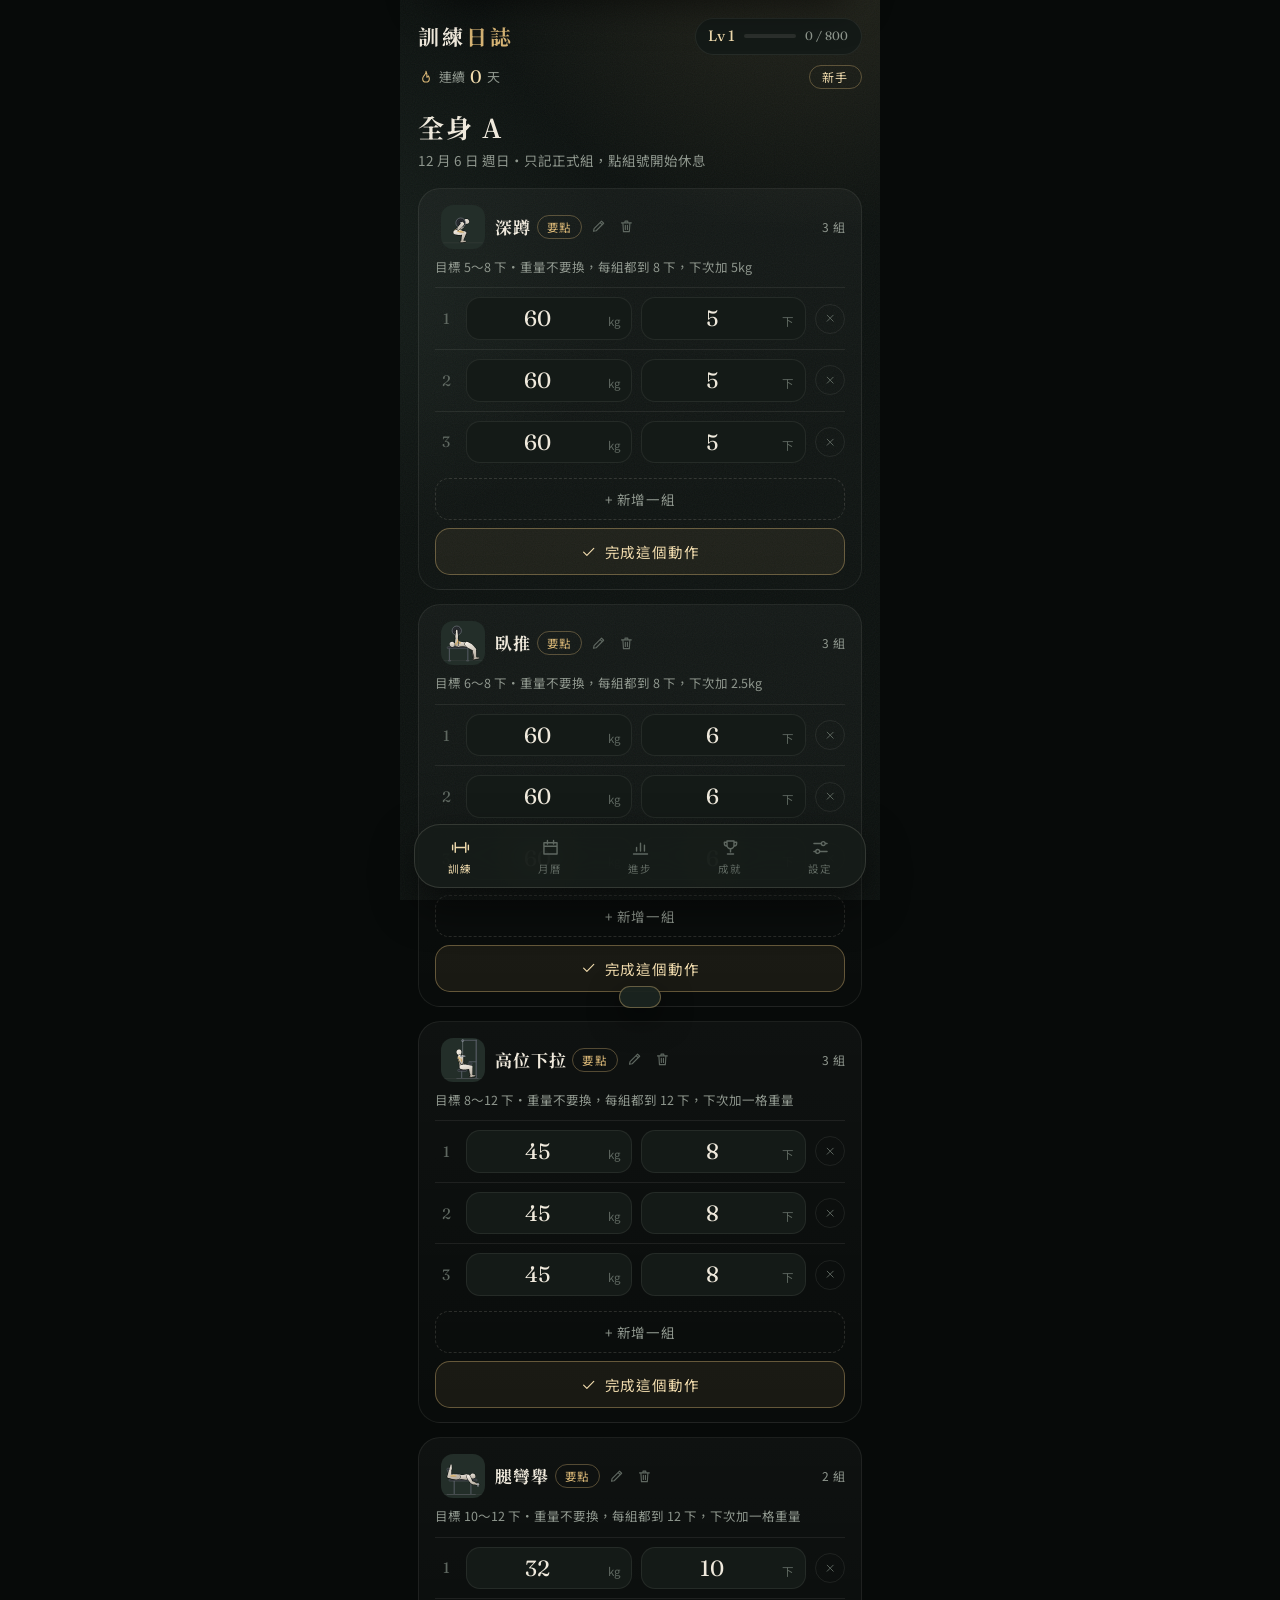
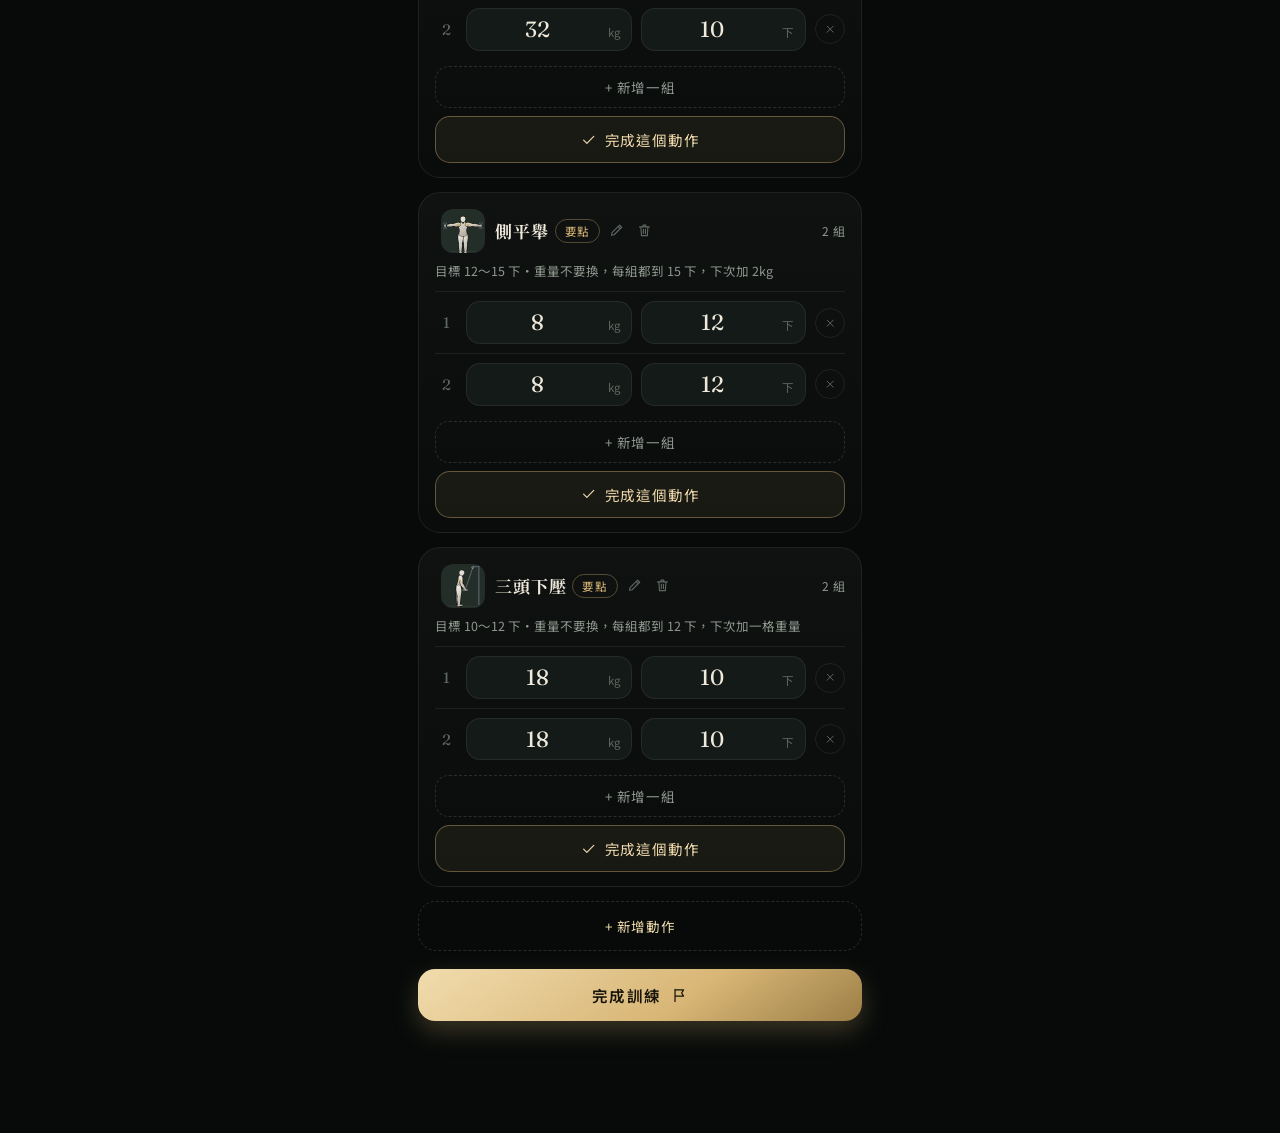
==== commit 33e8eae7: "質感版動作圖換成寫實比例人體：40 個動作各自的姿勢和器材，練到的肌肉用金色標出；名稱關鍵字對應也細分 Co-Authored-By: Claude Opus 5.5 <noreply@anthrop" ====
--- a/game.html
+++ b/game.html
@@ -243,10 +243,9 @@
 .pick-txt{width:52px;height:52px;display:grid;place-items:center;font-size:16px;}
 .pick-foot{flex:none;}
 .pick-foot .day-modal-close{margin-top:8px;}
-.exi{width:52px;height:52px;fill:none;stroke:#efe9dc;stroke-width:2.2;stroke-linecap:round;stroke-linejoin:round;flex:none;}
-.exi .eq{stroke:#d8b676;stroke-width:2;}
+.exi{width:66px;height:66px;flex:none;display:block;}
 #tip-title{display:flex;align-items:center;gap:10px;}
-.tip-ic{width:46px;height:46px;}
+.tip-ic{width:56px;height:56px;}
 .tip-list{padding-left:22px;margin:4px 0 0;}
 .tip-list li{font-size:14.5px;line-height:1.75;margin-bottom:8px;}
 .set-num{cursor:pointer;border:none;background:none;padding:0;font-family:inherit;}
@@ -768,9 +767,8 @@
 #toast{top:auto;bottom:calc(var(--safe-b) + 92px);transform:translateX(-50%) translateY(200px);}
 #toast.show{transform:translateX(-50%) translateY(0);}
 .lx-part{background:var(--s3);color:var(--gold2);}
-.lx-part.lx-exi{padding:0;width:40px;height:40px;border-radius:12px;}
-.lx-part .exi{width:34px;height:34px;stroke-width:2.6;}
-.lx-part .exi .eq{stroke-width:2.4;}
+.lx-part.lx-exi{padding:0;width:44px;height:44px;border-radius:12px;overflow:hidden;}
+.lx-part .exi{width:44px;height:44px;}
 #ex-picker,#tip-modal{background:rgba(4,6,5,.62);backdrop-filter:blur(3px);-webkit-backdrop-filter:blur(3px);}
 #ex-picker.show,#tip-modal.show{animation:lx-fade .25s both;}
 .pick-tab{background:var(--s1);border-color:var(--line2);color:var(--muted);font-size:13px;letter-spacing:.04em;}
@@ -3654,29 +3652,29 @@
 const EX_LIB_GROUPS = [
   {key:'chest', label:'胸', items:[
     ['臥推','chest','bench',2.5,[6,8],3],['上斜臥推','chest','incline',2.5,[8,10],3],
-    ['啞鈴臥推','chest','bench',2,[8,12],3],['上斜啞鈴臥推','chest','incline',2,[8,12],3],
-    ['上斜槓片臥推','chest','incline',0,[8,12],3],['機械胸推','chest','bench',0,[8,12],3],
-    ['蝴蝶機夾胸','chest','fly',0,[10,15],3],['雙槓撐體','chest','dip',0,[6,12],3,0]]},
+    ['啞鈴臥推','chest','dbbench',2,[8,12],3],['上斜啞鈴臥推','chest','dbincline',2,[8,12],3],
+    ['上斜槓片臥推','chest','plateincline',0,[8,12],3],['機械胸推','chest','chestpress',0,[8,12],3],
+    ['蝴蝶機夾胸','chest','pecdeck',0,[10,15],3],['雙槓撐體','chest','dip',0,[6,12],3,0]]},
   {key:'back', label:'背', items:[
     ['高位下拉','back','pulldown',0,[8,12],3],['引體向上','back','pullup',0,[5,10],3,0],
-    ['輔助引體向上','back','pullup',0,[6,10],3],['機械划船','back','row',0,[10,12],3],
-    ['坐姿划船','back','row',0,[10,12],3],['槓片划船機','back','row',0,[8,12],3],
-    ['啞鈴划船','back','dbrow',2,[8,12],3],['槓鈴划船','back','rdl',2.5,[6,10],3]]},
+    ['輔助引體向上','back','apullup',0,[6,10],3],['機械划船','back','machrow',0,[10,12],3],
+    ['坐姿划船','back','cablerow',0,[10,12],3],['槓片划船機','back','platerow',0,[8,12],3],
+    ['啞鈴划船','back','dbrow',2,[8,12],3],['槓鈴划船','back','bbrow',2.5,[6,10],3]]},
   {key:'quads', label:'腿', items:[
-    ['深蹲','quads','squat',5,[5,8],3],['哈克深蹲','quads','squat',5,[8,12],3],
-    ['槓片腿推','quads','legpress',5,[10,12],3],['腿推機','quads','legpress',0,[10,12],3],
-    ['保加利亞蹲','quads','lunge',2,[8,12],3],['腿伸展','quads','legext',0,[12,15],3]]},
+    ['深蹲','quads','squat',5,[5,8],3],['哈克深蹲','quads','hack',5,[8,12],3],
+    ['槓片腿推','quads','platepress',5,[10,12],3],['腿推機','quads','legpress',0,[10,12],3],
+    ['保加利亞蹲','quads','bulgarian',2,[8,12],3],['腿伸展','quads','legext',0,[12,15],3]]},
   {key:'hams', label:'臀・腿後', items:[
     ['硬舉','hams','deadlift',5,[3,5],2],['羅馬尼亞硬舉','hams','rdl',5,[6,10],3],
     ['腿彎舉','hams','legcurl',0,[10,12],2],['臀推','hams','hipthrust',5,[8,12],3],
     ['腿外展','hams','abduct',0,[12,15],2]]},
   {key:'shoulder', label:'肩', items:[
-    ['側平舉','shoulder','lateral',2,[12,15],2],['啞鈴肩推','shoulder','press',2,[8,12],3],
-    ['槓鈴肩推','shoulder','press',2.5,[5,8],3],['機械肩推','shoulder','press',0,[8,12],3],
-    ['臉拉','shoulder','facepull',0,[12,15],2],['反向飛鳥','shoulder','fly',0,[12,15],2]]},
+    ['側平舉','shoulder','lateral',2,[12,15],2],['啞鈴肩推','shoulder','dbpress',2,[8,12],3],
+    ['槓鈴肩推','shoulder','bbpress',2.5,[5,8],3],['機械肩推','shoulder','machpress',0,[8,12],3],
+    ['臉拉','shoulder','facepull',0,[12,15],2],['反向飛鳥','shoulder','revfly',0,[12,15],2]]},
   {key:'arms', label:'手臂', items:[
-    ['二頭彎舉','biceps','curl',2.5,[10,12],2],['W槓彎舉','biceps','curl',2.5,[8,12],2],
-    ['錘式彎舉','biceps','curl',2,[10,12],2],['三頭下壓','triceps','pushdown',0,[10,12],2]]},
+    ['二頭彎舉','biceps','curl',2.5,[10,12],2],['W槓彎舉','biceps','ezcurl',2.5,[8,12],2],
+    ['錘式彎舉','biceps','hammer',2,[10,12],2],['三頭下壓','triceps','pushdown',0,[10,12],2]]},
   {key:'core', label:'核心・小腿', items:[
     ['捲腹','abs','crunch',0,[12,20],2,0],['懸垂舉腿','abs','legraise',0,[8,15],2,0],
     ['提踵','calves','calf',0,[10,15],2]]}
@@ -3684,53 +3682,324 @@
 const EX_LIB = {};
 EX_LIB_GROUPS.forEach(g=>g.items.forEach(it=>{ EX_LIB[it[0]] = {name:it[0], part:it[1], icon:it[2], inc:it[3], range:it[4], n:it[5], w0:it.length>6?it[6]:''}; }));
 // 名稱關鍵字 → 圖示（動作庫以外的名字，例如以前自己打的）
-const EXI_KEYWORDS = [['腿推','legpress'],['腿彎舉','legcurl'],['腿伸','legext'],['划船','row'],['下拉','pulldown'],['引體','pullup'],['肩推','press'],['平舉','lateral'],['飛鳥','fly'],['夾胸','fly'],['臉拉','facepull'],
-  ['二頭','curl'],['彎舉','curl'],['三頭','pushdown'],['羅馬尼亞','rdl'],['硬','deadlift'],['臀推','hipthrust'],['外展','abduct'],['保加利亞','lunge'],['弓箭','lunge'],['深蹲','squat'],['Squat','squat'],
-  ['小腿','calf'],['提踵','calf'],['舉腿','legraise'],['腹','crunch'],['上斜','incline'],['臥推','bench'],['胸推','bench'],['撐體','dip']];
+const EXI_KEYWORDS = [['槓片腿推','platepress'],['腿推','legpress'],['腿彎舉','legcurl'],['腿伸','legext'],['坐姿划船','cablerow'],['啞鈴划船','dbrow'],['槓鈴划船','bbrow'],['槓片划船','platerow'],['划船','machrow'],['下拉','pulldown'],['輔助引體','apullup'],['引體','pullup'],['槓鈴肩推','bbpress'],['啞鈴肩推','dbpress'],['肩推','machpress'],['平舉','lateral'],['反向飛鳥','revfly'],['飛鳥','pecdeck'],['夾胸','pecdeck'],['臉拉','facepull'],['錘式','hammer'],['W槓','ezcurl'],['二頭','curl'],['彎舉','curl'],['三頭','pushdown'],['羅馬尼亞','rdl'],['硬','deadlift'],['臀推','hipthrust'],['外展','abduct'],['保加利亞','bulgarian'],['弓箭','bulgarian'],['哈克','hack'],['深蹲','squat'],['Squat','squat'],['小腿','calf'],['提踵','calf'],['舉腿','legraise'],['腹','crunch'],['上斜啞鈴','dbincline'],['上斜槓片','plateincline'],['上斜','incline'],['啞鈴臥推','dbbench'],['臥推','bench'],['胸推','chestpress'],['撐體','dip']];
 function exIconKey(name){
   const n = canonEx(name);
   if(EX_LIB[n]) return EX_LIB[n].icon;
   const hit = EXI_KEYWORDS.find(([kw])=>n.indexOf(kw)>=0);
   return hit ? hit[1] : '';
 }
-function exiSVG(k, cls){
-  const d = EXI[k]; if(!d) return '';
-  const h = d.h;
-  return '<svg class="'+(cls||'exi')+'" viewBox="0 0 48 48"><path class="eq" d="'+d.e+'"/><path d="'+d.b+'M'+(h[0]-3)+' '+h[1]+'a3 3 0 1 0 6 0a3 3 0 1 0-6 0"/></svg>';
-}
+function exiSVG(k, cls){ return FIG.render(k, cls); }
 // 遊戲版：沿用像素圖，沒有的用部位小人
 function gbExIcon(name, part){
   const hit = EX_SPRITES[name] ? name : (SPRITE_KEYWORDS.find(([kw])=>name.indexOf(kw)>=0)||[])[1];
   return '<span class="ex-tile">'+(hit ? spriteSVG(EX_SPRITES[hit],2) : bodyIconSVG(part,2))+'</span>';
 }
-// 48 格線條圖：h＝頭中心，b＝人，e＝器材（金色）
-const EXI = {
-squat:{h:[24,9.5],b:'M24 13v13M24 26l-8 5 1 10M24 26l8 5-1 10M20 15.5l-3.5 4L15 15M28 15.5l3.5 4L33 15',e:'M8 15h32M9 11v8M11.5 12v6M39 11v8M36.5 12v6'},
-bench:{h:[9,25.5],b:'M13 28h15M28 28l6-3 1 14M16 28V18',e:'M7 32h26M11 32v8M29 32v8M16 13.5m-4.5 0a4.5 4.5 0 1 0 9 0a4.5 4.5 0 1 0-9 0'},
-incline:{h:[11,18],b:'M14 21.5l13.5 9M27.5 30.5l8-1.5 1 11M16.5 23V12',e:'M11 26l20 12M29 37v4.5M16.5 8.5m-4.5 0a4.5 4.5 0 1 0 9 0a4.5 4.5 0 1 0-9 0'},
-pulldown:{h:[24,17],b:'M24 20.5V32M19 22.5h10M19 22.5l-4-4.5-2-6M29 22.5l4-4.5 2-6M24 32l-6 3v7M24 32l6 3v7',e:'M24 3v9M11 12h26M16 34h16'},
-row:{h:[27,13],b:'M27 16.5l1 14.5M27.5 18.5l4.5 6-11 .5M28 31l-9-3-8 7',e:'M5 6v36M5 25h16M21 34h12M9 32v8'},
-deadlift:{h:[14,16],b:'M17.5 18l14.5 7M32 25l-6 7 3 9.5M19 19.5l3 14',e:'M23 36m-5 0a5 5 0 1 0 10 0a5 5 0 1 0-10 0M10 41.5h28'},
-rdl:{h:[16.5,13.5],b:'M20 15.5l16 6.5M36 22l-5 9 1 10.5M22 16.5l3 13',e:'M26 31.5m-4 0a4 4 0 1 0 8 0a4 4 0 1 0-8 0M10 41.5h28'},
-legpress:{h:[9,24],b:'M11.5 26.5L21 35M21 35l4-12 10-1',e:'M7 30.5l13 8M31 17l7.5 10M27 41l15-15'},
-legcurl:{h:[15,9.5],b:'M15 13l2 15M17 28h13M30 28l-4 11M16 16l5 7',e:'M10 30h20M12 12v18M26 24.5h6M24 39h5'},
-legext:{h:[15,9.5],b:'M15 13l2 15M17 28h13M30 28l10-6M16 16l5 7',e:'M10 30h20M12 12v18M37 25.5l3 4'},
-lateral:{h:[24,9],b:'M24 12.5v14M24 26.5l-4 15M24 26.5l4 15M24 15l-13 1M24 15l13 1',e:'M9 13v6M7 14v4M39 13v6M41 14v4'},
-press:{h:[24,14],b:'M24 17.5V30M24 30l-4 11.5M24 30l4 11.5M24 19l-8-1-2-10M24 19l8-1 2-10',e:'M10 6h8M34 6h-8M10 4.5v3M18 4.5v3M30 4.5v3M38 4.5v3'},
-curl:{h:[22,9],b:'M22 12.5l1 15M23 27.5l-3 14M23 27.5l3 14M22 15l1.5 8.5 7.5-6',e:'M30 14v6M32.5 15v4'},
-pushdown:{h:[27,10],b:'M27 13.5l-1 14.5M26 28l-3 13.5M26 28l3 13.5M26.5 15.5l-1 9-7.5 4',e:'M6 4v38M6 5h5M11 5l7 23'},
-calf:{h:[24,8],b:'M24 11.5V25M24 25l1 11M25 36l-4 3.5M24 13.5l-1.5 10M24 13.5l1.5 10',e:'M13 40h20v2.5H13z'},
-hipthrust:{h:[9,23.5],b:'M12.5 25L27 25M27 25l8 1 1 15',e:'M5 28h11v6H5zM27 20.5m-4 0a4 4 0 1 0 8 0a4 4 0 1 0-8 0'},
-lunge:{h:[19,9.5],b:'M19 13l1 12.5M20 25.5l-8 5 1 11M20 25.5l9 9 8-4',e:'M33 31h11M38 31v10'},
-crunch:{h:[12,27],b:'M15 30l9.5 8M24.5 38l8-10 6 11M14 29l-4-5',e:'M6 42h36'},
-facepull:{h:[27,13],b:'M27.5 16.5v13M27.5 29.5l-3 12M27.5 29.5l3 12M27.5 18.5l-6-2.5-2-4',e:'M6 4v38M7 11h12'},
-pullup:{h:[24,14],b:'M24 17.5V30M24 30l-3 10 3 2M24 30l3 10M19 19h10M19 19l-4-6-2-8M29 19l4-6 2-8',e:'M7 5h34M11 3v4M37 3v4'},
-fly:{h:[24,10],b:'M24 13.5V29M24 29l-4 12.5M24 29l4 12.5M24 17H13v-8M24 17h11v-8',e:'M10.5 7v13M37.5 7v13M18 29h12'},
-dip:{h:[24,9],b:'M24 12.5V27M24 27l-3 9 3 4M24 27l3 9M24 15l-7 4M24 15l7 4',e:'M17 19h-6M31 19h6M13 19v23M35 19v23'},
-abduct:{h:[24,9],b:'M24 12.5V27M24 27l-10 4-1 11M24 27l10 4 1 11M24 16l-6 8M24 16l6 8',e:'M10.5 27v9M37.5 27v9M16 28h16'},
-dbrow:{h:[9,13],b:'M12 15l18 4M30 19l-6 11h8M30 19l3 11v11.5M14 16l-1 14M19 17l1 9',e:'M8 30h24v3H8zM10 33v8.5M30 33v8.5M17 27h6M17 25.5v3M23 25.5v3'},
-legraise:{h:[24,14],b:'M24 17.5V30M24 30h14M19 19h10M19 19l-4-6-2-8M29 19l4-6 2-8',e:'M7 5h34'}
+// 寫實比例人體動作圖：每個動作自己的姿勢＋器材，練到的肌肉用金色
+const FIG = (()=>{
+const R = Math.PI/180;
+const dir = a => [Math.sin(a*R), Math.cos(a*R)];
+const add = (p,q,k=1) => [p[0]+q[0]*k, p[1]+q[1]*k];
+const f1 = n => Math.round(n*10)/10;
+const pt = p => f1(p[0])+' '+f1(p[1]);
+// 閉合／開放 Catmull-Rom 平滑曲線
+function spline(P, closed){
+  const n = P.length; let d = 'M'+pt(P[0]);
+  const g = i => closed ? P[(i+n)%n] : P[Math.max(0,Math.min(n-1,i))];
+  const last = closed ? n : n-1;
+  for(let i=0;i<last;i++){
+    const p0=g(i-1),p1=g(i),p2=g(i+1),p3=g(i+2);
+    const c1=[p1[0]+(p2[0]-p0[0])/6, p1[1]+(p2[1]-p0[1])/6];
+    const c2=[p2[0]-(p3[0]-p1[0])/6, p2[1]-(p3[1]-p1[1])/6];
+    d += 'C'+pt(c1)+' '+pt(c2)+' '+pt(p2);
+  }
+  return d + (closed?'Z':'');
+}
+// 有肌肉弧度的肢體：A→B，ra/rb 兩端半徑，mF/mB 前後側最粗處，m 最粗處位置
+function limb(A,B,ra,mF,mB,rb,m,flip){
+  const L = Math.hypot(B[0]-A[0],B[1]-A[1])||1;
+  const u = [(B[0]-A[0])/L,(B[1]-A[1])/L];
+  let n = [u[1],-u[0]]; if(flip) n=[-n[0],-n[1]];
+  const M = add(A,u,L*m);
+  const F = [add(A,n,ra*.92), add(M,n,mF), add(B,n,rb*.92)];
+  const K = [add(B,n,-rb*.92), add(M,n,-mB), add(A,n,-ra*.92)];
+  const capB = [add(add(B,n,rb*.6),u,rb*.85), add(B,u,rb), add(add(B,n,-rb*.6),u,rb*.85)];
+  const capA = [add(add(A,n,-ra*.6),u,-ra*.85), add(A,u,-ra), add(add(A,n,ra*.6),u,-ra*.85)];
+  return spline(F.concat(capB,K,capA), true);
+}
+// 肢體上的肌肉（金色）：側 s=1 前、-1 後、0 中間；f0~f1 段落；o 外緣比例
+function limbMus(A,B,ra,rm,rb,m,s,f0,f1,flip,o=.9){
+  const L = Math.hypot(B[0]-A[0],B[1]-A[1])||1;
+  const u = [(B[0]-A[0])/L,(B[1]-A[1])/L];
+  let n = [u[1],-u[0]]; if(flip) n=[-n[0],-n[1]];
+  const r = f => f<m ? ra+(rm-ra)*(f/m) : rm+(rb-rm)*((f-m)/(1-m));
+  const at = (f,k) => add(add(A,u,L*f), n, k);
+  const fm=(f0+f1)/2;
+  if(s===0) return spline([at(f0,0), at(fm,r(fm)*.62), at(f1,0), at(fm,-r(fm)*.62)], true);
+  return spline([at(f0,s*r(f0)*.35), at(fm,s*r(fm)*o), at(f1,s*r(f1)*.35), at(fm,s*r(fm)*.05)], true);
+}
+const LIMB = { // ra, mF, mB, rb, m
+  th:[5.7,5.9,5.4,3.7,.38], sh:[3.6,3.0,4.3,2.2,.3], ua:[3.9,3.7,3.9,2.6,.45], fa:[2.8,3.0,2.9,1.9,.3]
 };
+const TORSO = [[-.1,2.4],[.04,5.3],[.32,4.7],[.58,5.8],[.78,6.4],[.95,4.6],[1.04,2.0],[1.07,-2.2],[1.0,-4.9],[.8,-5.9],[.5,-4.4],[.22,-5.0],[.03,-6.4],[-.12,-4.0]];
+const TMUS = {
+  chest:[[.55,3.8],[.77,6.1],[.97,3.9],[.77,1.2]],
+  abs:[[.04,3.4],[.32,4.4],[.57,4.1],[.32,1.6]],
+  lat:[[.42,-3.5],[.72,-5.5],[.96,-4.1],[.72,-1.6]],
+  low:[[.12,-4.6],[.4,-4.1],[.62,-4.2],[.4,-2.2]],
+  glute:[[-.11,-3.7],[.02,-6.1],[.2,-4.7],[.05,-1.7]],
+  trap:[[.86,-4.6],[1.0,-4.6],[1.06,-1.8],[.94,-2.6]]
+};
+const C = {steel:'#9aa1a9', steelD:'#555b63', pad:'#2c2f34', padE:'#62686f', plate:'#202326', plateE:'#80878f', cable:'#b7bec5', stack:'#26292d'};
+// ── 器材 ──
+const E = {
+  plate:(x,y,r=10)=>`<circle cx="${f1(x)}" cy="${f1(y)}" r="${r}" fill="${C.plate}" stroke="${C.plateE}" stroke-width="1.3"/><circle cx="${f1(x)}" cy="${f1(y)}" r="${f1(r*.62)}" fill="none" stroke="#3d4248" stroke-width="1"/><circle cx="${f1(x)}" cy="${f1(y)}" r="1.7" fill="${C.steel}"/>`,
+  hex:(x,y,r=4.3)=>{let p=[];for(let i=0;i<6;i++){const a=(i*60+30)*R;p.push(pt([x+r*Math.cos(a),y+r*Math.sin(a)]));}return `<polygon points="${p.join(' ')}" fill="#2b2f33" stroke="${C.steel}" stroke-width="1.1"/><circle cx="${f1(x)}" cy="${f1(y)}" r="1.2" fill="${C.steel}"/>`;},
+  db:(x,y,a=0,s=1)=>`<g transform="translate(${f1(x)} ${f1(y)}) rotate(${a}) scale(${s})"><rect x="-4" y="-.9" width="8" height="1.8" fill="${C.steel}"/><rect x="-7.2" y="-3.8" width="3.6" height="7.6" rx="1" fill="${C.plate}" stroke="${C.plateE}" stroke-width="1"/><rect x="3.6" y="-3.8" width="3.6" height="7.6" rx="1" fill="${C.plate}" stroke="${C.plateE}" stroke-width="1"/></g>`,
+  bar:(a,b,w=2.2,c=C.steel)=>`<line x1="${f1(a[0])}" y1="${f1(a[1])}" x2="${f1(b[0])}" y2="${f1(b[1])}" stroke="${c}" stroke-width="${w}" stroke-linecap="round"/>`,
+  poly:(P,w=2.2,c=C.steel)=>`<polyline points="${P.map(pt).join(' ')}" fill="none" stroke="${c}" stroke-width="${w}" stroke-linecap="round" stroke-linejoin="round"/>`,
+  cable:(a,b)=>`<line x1="${f1(a[0])}" y1="${f1(a[1])}" x2="${f1(b[0])}" y2="${f1(b[1])}" stroke="${C.cable}" stroke-width=".9"/>`,
+  pad:(x,y,w,h,rot=0,rx=1.8)=>`<rect x="${f1(x)}" y="${f1(y)}" width="${f1(w)}" height="${f1(h)}" rx="${rx}" fill="${C.pad}" stroke="${C.padE}" stroke-width="1"${rot?` transform="rotate(${rot} ${f1(x)} ${f1(y)})"`:''}/>`,
+  stack:(x,y,w,h)=>{let s=`<rect x="${x}" y="${y}" width="${w}" height="${h}" rx="1" fill="${C.stack}" stroke="${C.padE}" stroke-width="1"/>`;for(let yy=y+3;yy<y+h-1;yy+=3)s+=`<line x1="${x+1}" y1="${yy}" x2="${x+w-1}" y2="${yy}" stroke="#41464c" stroke-width=".7"/>`;return s;},
+  pulley:(x,y)=>`<circle cx="${f1(x)}" cy="${f1(y)}" r="2.4" fill="${C.steelD}" stroke="${C.steel}" stroke-width="1"/>`,
+  floor:(y,x0=6,x1=94)=>`<line x1="${x0}" y1="${y}" x2="${x1}" y2="${y}" stroke="#3a3f3c" stroke-width="1.2" stroke-linecap="round"/>`
+};
+// 長凳（側面）：x0~x1，墊子頂 y，地板 fy
+const bench = (x0,x1,y,fy) => E.bar([x0+5,y+3],[x0+5,fy],2.4,C.steelD)+E.bar([x1-5,y+3],[x1-5,fy],2.4,C.steelD)+E.bar([x0+3,fy],[x0+8,fy],2.4,C.steelD)+E.bar([x1-8,fy],[x1-3,fy],2.4,C.steelD)+E.pad(x0,y,x1-x0,4.2);
+
+// ── 側面人體 ──
+function side(p){
+  const H=p.hip, T=26, u=dir(p.t), v=dir(p.t-90);
+  const loc = (f,k) => add(add(H,u,T*f),v,k);
+  const J = {hip:H, u, v, loc};
+  J.sh = loc(.93,-.6); J.neck = loc(1.03,0);
+  J.head = add(J.neck, dir(p.hd!=null?p.hd:p.t), 7.4);
+  const fo = p.fo||[0,0];
+  J.el=[];J.wr=[];J.hd=[];J.kn=[];J.an=[];J.toe=[];
+  (p.arms||[]).forEach((a,i)=>{ const S=i?add(J.sh,fo):J.sh; const e=add(S,dir(a[0]),15*(a[2]||1)); const w=add(e,dir(a[1]),13*(a[3]||1)); J.el[i]=e; J.wr[i]=w; J.hd[i]=add(w,dir(a[1]),2.6); J['S'+i]=S; });
+  (p.legs||[]).forEach((l,i)=>{ const Hh=i?add(H,fo):H; const k=add(Hh,dir(l[0]),20*(l[3]||1)); const an=add(k,dir(l[1]),19*(l[4]||1)); J.kn[i]=k; J.an[i]=an; const ft=l[2]!=null?l[2]:90; J.toe[i]=add(add(an,dir(ft),7.6),dir(ft-90),1.6); J['H'+i]=Hh; J.ft=J.ft||[]; J.ft[i]=ft; });
+  J.fl = Math.round(Math.max(...J.an.map(a=>a[1]),0)+3.4);
+  return J;
+}
+function sideParts(p,J,mus){
+  const out = {far:[],farM:[],torso:'',torsoM:[],near:[],nearM:[]};
+  const legChain=(i)=>{ const l=p.legs[i]; const ft=J.ft[i];
+    const heel=add(add(J.an[i],dir(ft),-1.4),dir(ft-90),1.2);
+    return [limb(J['H'+i],J.kn[i],...LIMB.th), limb(J.kn[i],J.an[i],...LIMB.sh), limb(heel,J.toe[i],2.3,2.1,1.9,1.3,.35)];
+  };
+  const armChain=(i)=>{ const a=p.arms[i]; return [limb(J['S'+i],J.el[i],...LIMB.ua), limb(J.el[i],J.wr[i],...LIMB.fa), limb(J.wr[i],add(J.wr[i],dir(a[4]!=null?a[4]:a[1]),4.4),1.9,2.1,1.8,1.4,.45)]; };
+  const legM=(i)=>{ const r=[]; const th=LIMB.th, sh=LIMB.sh;
+    if(mus.quad) r.push(limbMus(J['H'+i],J.kn[i],th[0],th[1],th[3],th[4],1,.08,.92));
+    if(mus.ham) r.push(limbMus(J['H'+i],J.kn[i],th[0],th[2],th[3],th[4],-1,.1,.9));
+    if(mus.calf) r.push(limbMus(J.kn[i],J.an[i],sh[0],sh[2],sh[3],sh[4],-1,.04,.68));
+    if(mus.abd) r.push(limbMus(J['H'+i],J.kn[i],th[0],th[1],th[3],th[4],0,-.05,.45));
+    return r; };
+  const armM=(i)=>{ const r=[]; const ua=LIMB.ua;
+    if(mus.bi) r.push(limbMus(J['S'+i],J.el[i],ua[0],ua[1],ua[3],ua[4],1,.2,.88));
+    if(mus.tri) r.push(limbMus(J['S'+i],J.el[i],ua[0],ua[2],ua[3],ua[4],-1,.12,.9));
+    if(mus.delt) r.push(limbMus(J['S'+i],J.el[i],ua[0],ua[1],ua[3],ua[4],0,-.18,.36));
+    if(mus.fdelt) r.push(limbMus(J['S'+i],J.el[i],ua[0],ua[1],ua[3],ua[4],1,-.15,.4));
+    if(mus.rdelt) r.push(limbMus(J['S'+i],J.el[i],ua[0],ua[2],ua[3],ua[4],-1,-.15,.4));
+    if(mus.fore) r.push(limbMus(J.el[i],J.wr[i],LIMB.fa[0],LIMB.fa[1],LIMB.fa[3],LIMB.fa[4],0,.05,.6));
+    return r; };
+  const far = p.farFirst || ['leg','arm'];
+  if(p.legs&&p.legs[1]){ out.far.push(legChain(1)); out.farM.push(...legM(1)); }
+  if(p.arms&&p.arms[1]){ out.far.push(armChain(1)); out.farM.push(...armM(1)); }
+  const tp = TORSO.map(([f,k])=>J.loc(f,k));
+  out.torso = spline(tp,true)+limb(J.neck,J.head,2.9,2.9,2.9,2.7,.5)+headPath(J.neck,J.head,p.hd!=null?p.hd:p.t);
+  ['chest','abs','lat','low','glute','trap'].forEach(k=>{ if(mus[k]) out.torsoM.push(spline(TMUS[k].map(([f,kk])=>J.loc(f,kk)),true)); });
+  if(p.legs&&p.legs[0]){ out.near.push(legChain(0)); out.nearM.push(...legM(0)); }
+  if(p.arms&&p.arms[0]){ out.near.push(armChain(0)); out.nearM.push(...armM(0)); }
+  return out;
+}
+// 頭：橢圓＋下巴＋鼻樑，朝向 a
+function headPath(N,Hc,a){
+  const up = dir(a), fw = dir(a-90);
+  const at=(k1,k2)=>add(add(Hc,up,k1),fw,k2);
+  return spline([at(6.2,.6),at(5.2,4.4),at(2,5.7),at(.2,5.9),at(-1.4,5.3),at(-3.6,4.4),at(-5.3,2.2),at(-5.2,-1.2),at(-3.2,-4.6),at(1.5,-5.6),at(5,-3.6)],true);
+}
+// ── 正面／背面人體 ──
+const FT = [[0,3.2],[7.0,2.2],[8.5,-3],[7.3,-8.5],[8.5,-14],[10.1,-18.6],[11.4,-22.3],[9.5,-25.4],[5.4,-26.6],[2.7,-28.2]];
+function front(p){
+  const H=p.hip, s=p.s||1; const J={hip:H};
+  const P=(x,y)=>[H[0]+x*s,H[1]+y*s];
+  J.P=P; J.neck=P(0,-27.8); J.head=P(0,-34.8);
+  J.S=[P(9.7,-22.6),P(-9.7,-22.6)]; J.Hh=[P(4.7,.4),P(-4.7,.4)];
+  J.el=[];J.wr=[];J.hd=[];J.kn=[];J.an=[];
+  [0,1].forEach(i=>{ const m=i?-1:1;
+    const a=p.arms[i]||p.arms[0]; const d1=dir(a[0]),d2=dir(a[1]);
+    J.el[i]=add(J.S[i],[d1[0]*m,d1[1]],15*s*(a[2]||1)); J.wr[i]=add(J.el[i],[d2[0]*m,d2[1]],13*s*(a[3]||1)); J.hd[i]=add(J.wr[i],[d2[0]*m,d2[1]],2.6*s);
+    const l=p.legs[i]||p.legs[0]; const e1=dir(l[0]),e2=dir(l[1]);
+    J.kn[i]=add(J.Hh[i],[e1[0]*m,e1[1]],20*s*(l[2]||1)); J.an[i]=add(J.kn[i],[e2[0]*m,e2[1]],19*s*(l[3]||1));
+  });
+  return J;
+}
+function frontParts(p,J,mus){
+  const s=p.s||1, out={far:[],farM:[],torso:'',torsoM:[],near:[],nearM:[],after:[]};
+  const sc=a=>a.map((x,i)=>i===4?x:x*s);
+  const th=sc(LIMB.th), shn=sc([3.7,3.6,3.6,2.3,.3]), ua=sc([4.3,3.7,3.7,2.6,.45]), fa=sc(LIMB.fa);
+  const tp=FT.concat(FT.slice(1,-1).reverse().map(([x,y])=>[-x,y])).map(([x,y])=>J.P(x,y));
+  // 腿在軀幹後面（髖部蓋住大腿根）
+  [0,1].forEach(i=>{ const fl=i===1;
+    const foot = `M${pt(add(J.an[i],[(i?-1:1)*-1.6*s,1.2*s]))}h0`;
+    const ftp = spline([add(J.an[i],[-2.6*s*(i?-1:1),.6*s]),add(J.an[i],[1.2*s*(i?-1:1),-.4*s]),add(J.an[i],[3.4*s*(i?-1:1),2.6*s]),add(J.an[i],[2.6*s*(i?-1:1),4.2*s]),add(J.an[i],[-2.4*s*(i?-1:1),3.4*s])],true);
+    out.far.push([limb(J.Hh[i],J.kn[i],...th,fl), limb(J.kn[i],J.an[i],...shn,fl), ftp]);
+    if(mus.quad) out.farM.push(limbMus(J.Hh[i],J.kn[i],th[0],th[1],th[3],th[4],0,.12,.9,fl));
+    if(mus.abd) out.farM.push(limbMus(J.Hh[i],J.kn[i],th[0],th[1],th[3],th[4],1,-.05,.5,fl,.95));
+    if(mus.calf&&p.back) out.farM.push(limbMus(J.kn[i],J.an[i],shn[0],shn[1],shn[3],shn[4],0,.05,.6,fl));
+  });
+  out.torso = spline(tp,true)+limb(J.neck,J.head,3*s,3*s,3*s,2.9*s,.5)+spline([[0,-41.2],[4.6,-39.4],[5.3,-34.6],[4.2,-30.3],[0,-28.4],[-4.2,-30.3],[-5.3,-34.6],[-4.6,-39.4]].map(([x,y])=>J.P(x,y)),true);
+  const E2=(x,y,rx,ry,r=0)=>{ const c=J.P(x,y); return `M${pt(add(c,[-rx*s,0]))}a${f1(rx*s)} ${f1(ry*s)} 0 1 0 ${f1(2*rx*s)} 0a${f1(rx*s)} ${f1(ry*s)} 0 1 0 ${f1(-2*rx*s)} 0`; };
+  if(mus.chest&&!p.back) out.torsoM.push(E2(4.6,-19.4,4.3,3.1)+E2(-4.6,-19.4,4.3,3.1));
+  if(mus.abs&&!p.back) out.torsoM.push(E2(0,-9.6,3.3,6.4));
+  if(mus.lat) out.torsoM.push(spline([[8.2,-19],[9.6,-15],[7.6,-8.6],[5.8,-13]].map(([x,y])=>J.P(x,y)),true)+spline([[-8.2,-19],[-9.6,-15],[-7.6,-8.6],[-5.8,-13]].map(([x,y])=>J.P(x,y)),true));
+  if(mus.trap) out.torsoM.push(spline([[2.6,-27.4],[8.6,-24.8],[4.5,-21.5],[0,-16.5],[-4.5,-21.5],[-8.6,-24.8],[-2.6,-27.4]].map(([x,y])=>J.P(x,y)),true));
+  if(mus.rhomb) out.torsoM.push(spline([[0,-23.5],[6.2,-21.4],[0,-13.5],[-6.2,-21.4]].map(([x,y])=>J.P(x,y)),true));
+  if(mus.glute&&p.back) out.torsoM.push(E2(4,-1.2,3.6,3.2)+E2(-4,-1.2,3.6,3.2));
+  [0,1].forEach(i=>{ const fl=i===1, m=i?-1:1;
+    const a=p.arms[i]||p.arms[0];
+    const hd=add(J.wr[i],[dir(a[1])[0]*m,dir(a[1])[1]],4.2*s);
+    out.near.push([limb(J.S[i],J.el[i],...ua,fl), limb(J.el[i],J.wr[i],...fa,fl), limb(J.wr[i],hd,1.9*s,2.1*s,2.1*s,1.4*s,.45)]);
+    if(mus.bi) out.nearM.push(limbMus(J.S[i],J.el[i],ua[0],ua[1],ua[3],ua[4],0,.25,.88,fl));
+    if(mus.delt) out.nearM.push(limbMus(J.S[i],J.el[i],ua[0],ua[1],ua[3],ua[4],0,-.18,.34,fl));
+    if(mus.sdelt) out.nearM.push(limbMus(J.S[i],J.el[i],ua[0],ua[1],ua[3],ua[4],1,-.2,.36,fl,.95));
+    if(mus.tri) out.nearM.push(limbMus(J.S[i],J.el[i],ua[0],ua[2],ua[3],ua[4],-1,.12,.9,fl));
+  });
+  return out;
+}
+let uid=0;
+function render(key, cls){
+  const d = POSES[key]; if(!d) return '';
+  const id='fg'+(++uid);
+  const J = d.view==='front' ? front(d) : side(d);
+  const mus = {}; (d.mus||'').split(' ').forEach(k=>{ if(k) mus[k]=1; });
+  const P = d.view==='front' ? frontParts(d,J,mus) : sideParts(d,J,mus);
+  const eq = d.eq ? d.eq(J,E) : {};
+  const chain=(paths,fill,ms)=>{ const dd=paths.join(''); return `<path d="${dd}" fill="none" stroke="#0e1311" stroke-width="2.2" stroke-linejoin="round"/><path d="${dd}" fill="${fill}"/>`+(ms&&ms.length?`<path d="${ms.join('')}" fill="url(#${id}g)" opacity=".92"/>`:''); };
+  let s = `<svg class="${cls||'exi'}" viewBox="0 0 100 100"><defs>`+
+    `<linearGradient id="${id}n" x1="0" y1="0" x2=".35" y2="1"><stop offset="0" stop-color="#f6f1e8"/><stop offset="1" stop-color="#b9b1a4"/></linearGradient>`+
+    `<linearGradient id="${id}f" x1="0" y1="0" x2=".35" y2="1"><stop offset="0" stop-color="#8b857b"/><stop offset="1" stop-color="#5f5a53"/></linearGradient>`+
+    `<linearGradient id="${id}g" x1="0" y1="0" x2="0" y2="1"><stop offset="0" stop-color="#f3d590"/><stop offset="1" stop-color="#c08f3f"/></linearGradient></defs>`;
+  if(d.z) s += `<g transform="translate(50 ${d.zy||50}) scale(${d.z}) translate(-50 -50)">`;
+  s += eq.b||'';
+  P.far.forEach(c=>{ s+=chain(c,`url(#${id}${d.view==='front'?'n':'f'})`); });
+  if(P.farM.length) s += `<path d="${P.farM.join('')}" fill="url(#${id}g)" opacity="${d.view==='front'?.92:.55}"/>`;
+  s += eq.m||'';
+  s += chain([P.torso],`url(#${id}n)`,P.torsoM);
+  s += eq.m2||'';
+  P.near.forEach((c,i)=>{ s+=chain(c,`url(#${id}n)`); });
+  if(P.nearM.length) s += `<path d="${P.nearM.join('')}" fill="url(#${id}g)" opacity=".92"/>`;
+  s += eq.f||'';
+  if(d.z) s += '</g>';
+  return s+'</svg>';
+}
+// ── 40 個動作 ──
+// side: hip 髖、t 軀幹方向（180 直立、90 朝前、270 朝後）、arms [[上臂,前臂],...] 近側在前、legs [[大腿,小腿,腳],...]
+// 角度：0 向下、90 向前（右）、180 向上、270 向後（左）
+const POSES = {
+// 胸
+bench:{t:270,hip:[60,53],hd:272,arms:[[180,180],[183,180]],legs:[[55,5,95],[50,0,95]],mus:'chest fdelt tri',
+  eq:J=>({b:bench(14,66,58.5,90)+E.floor(90), m2:E.plate(J.hd[0][0],J.hd[0][1]-1,10.5)})},
+incline:{t:238,hip:[58,63],arms:[[175,175],[178,175]],legs:[[80,8,95],[75,2,95]],mus:'chest fdelt tri',
+  eq:J=>({b:E.pad(...add(J.hip,[-6,5]),30,4.2,-122)+E.pad(J.hip[0]-9,J.hip[1]+5.6,16,4.2)+E.bar([J.hip[0],J.hip[1]+10],[J.hip[0],90],2.4,C.steelD)+E.bar([J.hip[0]-22,90],[J.hip[0]+8,90],2.4,C.steelD)+E.floor(90), m2:E.plate(J.hd[0][0],J.hd[0][1]-1,10.5)})},
+dbbench:{t:270,hip:[60,53],hd:272,arms:[[172,186],[180,188]],legs:[[55,5,95],[50,0,95]],mus:'chest fdelt tri',
+  eq:J=>({b:bench(14,66,58.5,90)+E.floor(90), m:E.db(J.hd[1][0]+1.5,J.hd[1][1]-1.5,0,.95), f:E.db(J.hd[0][0],J.hd[0][1],0,1.05)})},
+dbincline:{t:238,hip:[58,63],arms:[[168,182],[176,184]],legs:[[80,8,95],[75,2,95]],mus:'chest fdelt tri',
+  eq:J=>({b:E.pad(...add(J.hip,[-6,5]),30,4.2,-122)+E.pad(J.hip[0]-9,J.hip[1]+5.6,16,4.2)+E.bar([J.hip[0],J.hip[1]+10],[J.hip[0],90],2.4,C.steelD)+E.bar([J.hip[0]-22,90],[J.hip[0]+8,90],2.4,C.steelD)+E.floor(90), m:E.db(J.hd[1][0]+1.5,J.hd[1][1]-1.5,-32,.95), f:E.db(J.hd[0][0],J.hd[0][1],-32,1.05)})},
+plateincline:{t:218,hip:[46,66],arms:[[150,148],[153,148]],legs:[[88,8,95],[84,3,95]],mus:'chest fdelt tri',
+  eq:J=>{const h=J.hd[0]; const pv=[14,30]; return {b:E.bar([12,90],[12,22],3,C.steelD)+E.bar(pv,[h[0]+2,h[1]-2],3.2,C.steel)+E.plate(h[0]-9,h[1]+3.5,7.5)+E.pad(...add(J.hip,[-5.5,4]),27,4.2,-128)+E.pad(J.hip[0]-8,J.hip[1]+5.6,16,4.2)+E.bar([J.hip[0],J.hip[1]+10],[J.hip[0],90],2.4,C.steelD)+E.bar([12,90],[J.hip[0]+10,90],2.4,C.steelD)+E.floor(90), f:E.bar([h[0]-1,h[1]-3],[h[0]+2,h[1]+3],2.6,C.steel)};}},
+chestpress:{t:180,hip:[42,64],arms:[[80,90],[84,90]],legs:[[90,0,95],[86,-4,95]],mus:'chest fdelt tri',
+  eq:J=>{const h=J.hd[0]; return {b:E.stack(8,24,9,40)+E.bar([12,90],[12,18],2.6,C.steelD)+E.bar([12,18],[30,18],2.6,C.steelD)+E.bar([30,18],[h[0]-3,h[1]-1],2.6,C.steel)+E.pad(J.hip[0]-10,J.hip[1]-32,4.5,34)+E.pad(J.hip[0]-9,J.hip[1]+5.5,22,4.4)+E.bar([J.hip[0]-2,J.hip[1]+10],[J.hip[0]-2,90],2.4,C.steelD)+E.bar([8,90],[60,90],2.4,C.steelD)+E.floor(90), f:E.bar([h[0],h[1]-4],[h[0],h[1]+4],2.6,C.steel)};}},
+pecdeck:{view:'front',hip:[50,64],arms:[[92,182],[92,182]],legs:[[25,4,.42],[25,4,.42]],mus:'chest fdelt',
+  eq:J=>({b:E.pad(J.hip[0]-9,J.hip[1]-36,18,34,0,3)+E.bar([18,92],[18,8],2.6,C.steelD)+E.bar([82,92],[82,8],2.6,C.steelD)+E.bar([18,10],[82,10],2.6,C.steelD)+E.pad(J.hip[0]-11,J.hip[1]-1,22,6,0,2)+E.floor(92,10,90),
+   f:E.pad(J.el[0][0]-2.5,J.wr[0][1]-1,5,15,0,2)+E.pad(J.el[1][0]-2.5,J.wr[1][1]-1,5,15,0,2)})},
+dip:{t:166,hip:[52,56],arms:[[302,22],[306,22]],legs:[[28,-62,40],[34,-56,40]],mus:'chest tri fdelt',
+  eq:J=>({b:E.bar([J.hd[1][0]-30,J.hd[1][1]+1.5],[J.hd[1][0]+30,J.hd[1][1]+1.5],2.8,C.steelD)+E.bar([J.hd[1][0]-24,J.hd[1][1]+1.5],[J.hd[1][0]-24,92],2.6,C.steelD)+E.bar([J.hd[1][0]+24,J.hd[1][1]+1.5],[J.hd[1][0]+24,92],2.6,C.steelD)+E.floor(92),
+   f:E.bar([J.hd[0][0]-28,J.hd[0][1]+1.5],[J.hd[0][0]+28,J.hd[0][1]+1.5],2.8,C.steel)+E.bar([J.hd[0][0]-22,J.hd[0][1]+1.5],[J.hd[0][0]-22,92],2.6,C.steel)+E.bar([J.hd[0][0]+22,J.hd[0][1]+1.5],[J.hd[0][0]+22,92],2.6,C.steel)})},
+// 背
+pulldown:{t:192,hip:[48,66],arms:[[18,172],[22,172]],legs:[[90,4,95],[86,0,95]],mus:'lat bi rdelt',
+  eq:J=>({b:E.bar([80,92],[80,5],2.8,C.steelD)+E.bar([80,5],[J.hd[0][0],5],2.6,C.steelD)+E.pulley(J.hd[0][0],6)+E.cable([J.hd[0][0],7],[J.hd[0][0],J.hd[0][1]])+E.pad(J.hip[0]-10,J.hip[1]+5.6,20,4.4)+E.bar([J.hip[0]-1,J.hip[1]+10],[J.hip[0]-1,92],2.4,C.steelD)+E.bar([J.hip[0]-12,92],[84,92],2.4,C.steelD)+E.bar([J.kn[0][0]-4,J.kn[0][1]-12],[80,J.kn[0][1]-12],2.2,C.steelD)+E.floor(92),
+   f:E.pad(J.kn[0][0]-7,J.kn[0][1]-9.5,10,4.2,0,2)+E.bar([J.hd[0][0]-5,J.hd[0][1]],[J.hd[0][0]+5,J.hd[0][1]],2.6,C.steel)})},
+pullup:{view:'front',z:.9,zy:46,hip:[50,62],arms:[[118,196],[118,196]],legs:[[3,2],[3,2]],mus:'lat bi',
+  eq:J=>({b:E.bar([10,J.hd[0][1]+.5],[90,J.hd[0][1]+.5],3,C.steel)+E.bar([12,J.hd[0][1]],[12,2],2.4,C.steelD)+E.bar([88,J.hd[0][1]],[88,2],2.4,C.steelD)})},
+apullup:{t:178,hip:[44,60],arms:[[160,182],[164,182]],legs:[[88,-90,180],[86,-90,180]],mus:'lat bi',
+  eq:J=>({b:E.bar([84,92],[84,4],2.8,C.steelD)+E.bar([84,J.hd[0][1]-1],[J.hd[0][0]-4,J.hd[0][1]-1],2.6,C.steelD)+E.stack(76,40,8,30)+E.bar([J.kn[0][0]-6,J.kn[0][1]+8],[J.kn[0][0]-6,92],2.4,C.steelD)+E.bar([J.kn[0][0]-6,J.kn[0][1]+8],[84,J.kn[0][1]+8],2.4,C.steelD)+E.floor(92),
+   m:E.pad(J.an[0][0]-3,J.kn[0][1]+3.5,30,4.4,0,2), f:E.bar([J.hd[0][0]-1,J.hd[0][1]-4],[J.hd[0][0]-1,J.hd[0][1]+3],2.6,C.steel)})},
+machrow:{t:172,hip:[38,64],arms:[[300,92],[304,92]],legs:[[86,2,95],[82,-2,95]],mus:'lat rdelt bi trap',
+  eq:J=>{const h=J.hd[0]; return {b:E.stack(84,30,9,40)+E.bar([80,90],[80,24],2.6,C.steelD)+E.bar([80,26],[h[0]+5,h[1]-2],2.6,C.steelD)+E.pad(J.hip[0]-9,J.hip[1]+5.5,20,4.4)+E.bar([J.hip[0],J.hip[1]+10],[J.hip[0],90],2.4,C.steelD)+E.bar([J.hip[0]-10,90],[94,90],2.4,C.steelD)+E.floor(90),
+   m2:E.pad(J.loc(.62,7.2)[0],J.loc(.62,7.2)[1]-9,5,17,0,2.2)+E.bar([J.loc(.62,9)[0]+3,J.loc(.62,9)[1]+4],[J.loc(.62,9)[0]+3,90],2.4,C.steelD), f:E.bar([h[0],h[1]-4],[h[0],h[1]+4],2.6,C.steel)};}},
+cablerow:{t:180,hip:[30,70],arms:[[330,88],[334,88]],legs:[[76,104,180],[72,100,180]],mus:'lat rdelt bi trap',
+  eq:J=>{const a=J.an[0]; return {b:E.pad(6,J.hip[1]+5.6,46,4.2)+E.bar([12,J.hip[1]+10],[12,92],2.4,C.steelD)+E.bar([44,J.hip[1]+10],[44,92],2.4,C.steelD)+E.bar([90,92],[90,40],2.8,C.steelD)+E.pulley(88,J.hd[0][1])+E.pad(a[0]+3,a[1]-9,3.5,14,0,1.4)+E.bar([a[0]+5,a[1]+5],[a[0]+5,92],2.4,C.steelD)+E.floor(92),
+   f:E.cable(J.hd[0],[88,J.hd[0][1]])+E.bar([J.hd[0][0],J.hd[0][1]-3.5],[J.hd[0][0]+2.5,J.hd[0][1]+3.5],2.6,C.steel)};}},
+platerow:{t:150,hip:[36,64],arms:[[292,70],[296,70]],legs:[[90,0,95],[86,-4,95]],mus:'lat rdelt bi trap',
+  eq:J=>{const h=J.hd[0]; const pv=[82,18]; return {b:E.bar([86,90],[86,14],3,C.steelD)+E.bar(pv,[h[0]+2,h[1]+1],3.2,C.steel)+E.plate((pv[0]+h[0])/2+4,(pv[1]+h[1])/2+9,8)+E.pad(J.hip[0]-9,J.hip[1]+5.5,20,4.4)+E.bar([J.hip[0],J.hip[1]+10],[J.hip[0],90],2.4,C.steelD)+E.bar([J.hip[0]-10,90],[92,90],2.4,C.steelD)+E.floor(90),
+   m2:E.pad(...J.loc(.92,7),17,4.6,108)+E.bar(J.loc(.75,12),[J.loc(.75,12)[0],90],2.4,C.steelD), f:E.bar([h[0]-1,h[1]-4],[h[0]+1,h[1]+4],2.6,C.steel)};}},
+dbrow:{t:100,hip:[36,55],hd:96,arms:[[222,2],[4,0]],legs:[[-8,6,95],[0,-90,270]],fo:[-1,0],mus:'lat rdelt bi',farFirst:1,
+  eq:J=>({b:bench(10,72,J.hd[1][1]+1.5,92)+E.floor(92), f:E.db(J.hd[0][0],J.hd[0][1]+1,0,1.05)})},
+bbrow:{t:110,hip:[36,49],hd:100,arms:[[258,2],[262,2]],legs:[[24,-10,95],[20,-14,95]],mus:'lat rdelt trap bi',
+  eq:J=>({b:E.floor(J.fl), m2:E.plate(J.hd[0][0],J.hd[0][1],10)})},
+// 腿
+squat:{t:140,hip:[34,62],hd:122,arms:[[320,150],[322,148]],legs:[[86,-18,95],[82,-22,95]],mus:'quad glute',
+  eq:J=>({b:E.floor(J.fl), m2:E.plate(J.loc(.9,-5.5)[0],J.loc(.9,-5.5)[1],11)})},
+hack:{t:212,hip:[48,62],arms:[[200,330],[204,330]],legs:[[118,40,72],[114,36,72]],mus:'quad glute',
+  eq:J=>({b:E.bar([18,92],[60,14],3,C.steelD)+E.pad(...J.loc(-.1,-11),34,4.4,-122.6)+E.bar([J.an[0][0]-8,J.an[0][1]+8],[J.an[0][0]+11,J.an[0][1]-4],3,C.steel)+E.bar([J.an[0][0]+2,J.an[0][1]+2],[J.an[0][0]+2,92],2.4,C.steelD)+E.bar([14,92],[J.an[0][0]+10,92],2.4,C.steelD)+E.floor(92),
+   f:E.pad(...J.loc(.98,-1),10,5,-32,2.4)})},
+platepress:{t:236,hip:[30,72],hd:200,arms:[[30,80],[34,80]],legs:[[138,98,190],[134,94,190]],mus:'quad glute',
+  eq:J=>{const a=J.an[0]; return {b:E.bar([22,92],[92,22],3,C.steelD)+E.pad(...J.loc(-.08,-10),30,4.4,-124)+E.pad(J.hip[0]-10,J.hip[1]+6,22,4.4,-14)+E.bar([J.hip[0]-4,J.hip[1]+10],[J.hip[0]-4,92],2.4,C.steelD)+E.bar([10,92],[94,92],2.4,C.steelD)+E.plate(a[0]+12,a[1]-4,8)+E.floor(92),
+   f:E.bar([a[0]+5,a[1]+9],[a[0]+11,a[1]-11],3.2,C.steel)};}},
+legpress:{t:206,hip:[36,64],arms:[[20,70],[24,70]],legs:[[118,58,180],[114,54,180]],mus:'quad glute',
+  eq:J=>{const a=J.an[0]; return {b:E.stack(88,26,8,40)+E.bar([92,92],[92,22],2.6,C.steelD)+E.pad(...J.loc(-.1,-10),32,4.4,-116)+E.pad(J.hip[0]-10,J.hip[1]+5.8,22,4.4)+E.bar([J.hip[0],J.hip[1]+10],[J.hip[0],92],2.4,C.steelD)+E.bar([J.hip[0]-12,92],[94,92],2.4,C.steelD)+E.bar([a[0]+4,a[1]],[88,a[1]],2.4,C.steelD)+E.floor(92),
+   f:E.pad(a[0]+1.5,a[1]-11,4.2,20,0,1.6)};}},
+bulgarian:{t:172,hip:[50,52],arms:[[2,0],[6,0]],legs:[[86,-6,95],[340,290,262]],mus:'quad glute',
+  eq:J=>({b:bench(4,30,J.toe[1][1]+.5,92)+E.floor(92), m:E.db(J.hd[1][0],J.hd[1][1]+1,0,.95), f:E.db(J.hd[0][0],J.hd[0][1]+1,0,1.05)})},
+legext:{t:186,hip:[36,62],arms:[[8,40],[12,40]],legs:[[92,96,170],[88,92,170]],mus:'quad',
+  eq:J=>({b:E.pad(J.hip[0]-10,J.hip[1]-33,4.5,32,-6)+E.pad(J.hip[0]-9,J.hip[1]+5.6,26,4.4)+E.bar([J.hip[0]+2,J.hip[1]+10],[J.hip[0]+2,92],2.4,C.steelD)+E.bar([J.hip[0]-12,92],[J.kn[0][0]+6,92],2.4,C.steelD)+E.bar([J.kn[0][0],J.kn[0][1]+2],[J.an[0][0],J.an[0][1]+5],2.4,C.steelD)+E.floor(92),
+   f:E.pad(J.an[0][0]-2.5,J.an[0][1]+2,5.5,5.5,0,2.6)})},
+// 臀・腿後
+deadlift:{t:128,hip:[36,48],hd:116,arms:[[2,0],[6,0]],legs:[[60,-16,95],[56,-20,95]],mus:'glute ham low quad',
+  eq:J=>({b:E.floor(J.fl), m2:E.plate(J.hd[0][0],J.hd[0][1],11)})},
+rdl:{t:108,hip:[34,48],hd:96,arms:[[-4,-4],[0,-4]],legs:[[14,-6,95],[10,-10,95]],mus:'ham glute low',
+  eq:J=>({b:E.floor(J.fl), m2:E.plate(J.hd[0][0]+1,J.hd[0][1]+1,10)})},
+legcurl:{t:90,hip:[38,52],hd:104,arms:[[28,72],[32,72]],legs:[[268,170,180],[270,172,180]],mus:'ham',
+  eq:J=>({b:E.pad(J.hip[0]-20,J.hip[1]+5,64,4.6,0,2)+E.bar([J.hip[0]-8,J.hip[1]+10],[J.hip[0]-8,92],2.4,C.steelD)+E.bar([J.hip[0]+30,J.hip[1]+10],[J.hip[0]+30,92],2.4,C.steelD)+E.bar([J.hip[0]-24,92],[J.hip[0]+40,92],2.4,C.steelD)+E.bar([J.kn[0][0],J.kn[0][1]+2],[J.an[0][0]-6,J.an[0][1]+2],2.4,C.steelD)+E.floor(92),
+   f:E.pad(J.an[0][0]-8,J.an[0][1]-.5,5.5,5.5,0,2.6)+E.bar([J.hd[0][0],J.hd[0][1]-3],[J.hd[0][0],J.hd[0][1]+4],2.4,C.steel)})},
+hipthrust:{t:268,hip:[58,54],hd:236,arms:[[100,60],[104,60]],legs:[[96,2,95],[92,-2,95]],mus:'glute ham',
+  eq:J=>({b:bench(8,34,J.sh[1]+2,92)+E.floor(92), m2:E.plate(J.hip[0]+1,J.hip[1]-12,9.5)})},
+abduct:{view:'front',hip:[50,62],arms:[[18,8],[18,8]],legs:[[64,10,.5],[64,10,.5]],mus:'abd glute',
+  eq:J=>({b:E.pad(J.hip[0]-9,J.hip[1]-36,18,34,0,3)+E.pad(J.hip[0]-13,J.hip[1]-1,26,6,0,2)+E.bar([J.hip[0],J.hip[1]+5],[J.hip[0],92],2.6,C.steelD)+E.bar([J.hip[0]-30,92],[J.hip[0]+30,92],2.4,C.steelD)+E.floor(92,10,90),
+   f:E.pad(J.kn[0][0]+2,J.kn[0][1]-6,5,13,0,2)+E.pad(J.kn[1][0]-7,J.kn[1][1]-6,5,13,0,2)})},
+// 肩
+lateral:{view:'front',hip:[50,58],arms:[[86,84],[86,84]],legs:[[3,0],[3,0]],mus:'sdelt delt',
+  eq:J=>({b:E.floor(96,20,80), f:E.db(J.hd[0][0]+.5,J.hd[0][1],90,.9)+E.db(J.hd[1][0]-.5,J.hd[1][1],90,.9)})},
+dbpress:{view:'front',hip:[50,66],arms:[[118,176],[118,176]],legs:[[34,4,.42],[34,4,.42]],mus:'delt sdelt tri',
+  eq:J=>({b:E.pad(J.hip[0]-9,J.hip[1]-37,18,34,0,3)+E.pad(J.hip[0]-12,J.hip[1]-1,24,6,0,2)+E.floor(94,14,86), f:E.db(J.hd[0][0],J.hd[0][1],0,1)+E.db(J.hd[1][0],J.hd[1][1],0,1)})},
+bbpress:{t:184,z:.86,zy:56,hip:[48,54],hd:180,arms:[[168,186],[171,186]],legs:[[2,0,95],[-2,0,95]],mus:'fdelt delt tri',
+  eq:J=>({b:E.floor(J.fl), m2:E.plate(J.hd[0][0],J.hd[0][1]-1,10)})},
+machpress:{t:182,hip:[44,66],arms:[[150,182],[154,182]],legs:[[90,0,95],[86,-4,95]],mus:'fdelt delt tri',
+  eq:J=>{const h=J.hd[0]; return {b:E.stack(8,30,9,40)+E.bar([14,92],[14,6],2.6,C.steelD)+E.bar([14,8],[h[0]-2,8],2.6,C.steelD)+E.bar([h[0]-2,8],[h[0],h[1]-3],2.6,C.steel)+E.pad(J.hip[0]-10,J.hip[1]-33,4.5,34)+E.pad(J.hip[0]-9,J.hip[1]+5.5,22,4.4)+E.bar([J.hip[0]-2,J.hip[1]+10],[J.hip[0]-2,92],2.4,C.steelD)+E.bar([8,92],[62,92],2.4,C.steelD)+E.floor(92), f:E.bar([h[0]-4,h[1]],[h[0]+4,h[1]],2.6,C.steel)};}},
+facepull:{t:186,hip:[40,54],hd:184,arms:[[104,206],[108,206]],legs:[[4,-2,95],[-6,4,95]],mus:'rdelt trap',
+  eq:J=>({b:E.bar([90,92],[90,4],3,C.steelD)+E.pulley(87,J.hd[0][1])+E.floor(J.fl), f:E.cable(J.hd[0],[87,J.hd[0][1]])+E.cable(J.hd[1],[87,J.hd[0][1]])})},
+revfly:{view:'front',back:1,hip:[50,64],arms:[[88,90],[88,90]],legs:[[22,4,.42],[22,4,.42]],mus:'delt rhomb trap',
+  eq:J=>({b:E.bar([50,92],[50,8],3,C.steelD)+E.pad(J.hip[0]-12,J.hip[1]-1,24,6,0,2)+E.floor(92,14,86), f:E.bar([J.hd[0][0],J.hd[0][1]-5],[J.hd[0][0],J.hd[0][1]+5],2.6,C.steel)+E.bar([J.hd[1][0],J.hd[1][1]-5],[J.hd[1][0],J.hd[1][1]+5],2.6,C.steel)})},
+// 手臂
+curl:{t:180,hip:[46,54],arms:[[-4,140],[2,2]],legs:[[2,0,95],[-2,0,95]],mus:'bi fore',
+  eq:J=>({b:E.floor(J.fl), m:E.hex(J.hd[1][0],J.hd[1][1]+1.5,4), f:E.hex(J.hd[0][0],J.hd[0][1],4.6)})},
+ezcurl:{view:'front',hip:[50,58],arms:[[6,176],[6,176]],legs:[[3,0],[3,0]],mus:'bi',
+  eq:J=>{const a=J.hd[0], b=J.hd[1]; const y=a[1]; return {b:E.floor(96,20,80), f:E.poly([[b[0]-9,y],[b[0]-1.5,y],[b[0]+2,y-2.4],[(a[0]+b[0])/2-3,y+1.6],[(a[0]+b[0])/2+3,y+1.6],[a[0]-2,y-2.4],[a[0]+1.5,y],[a[0]+9,y]],2.4)+E.plate(a[0]+10,y,4.4)+E.plate(b[0]-10,y,4.4)};}},
+hammer:{t:180,hip:[46,54],arms:[[-4,112],[2,2]],legs:[[2,0,95],[-2,0,95]],mus:'bi fore',
+  eq:J=>({b:E.floor(J.fl), m:E.db(J.hd[1][0],J.hd[1][1]+1,0,.95), f:E.db(J.hd[0][0],J.hd[0][1],90,1.05)})},
+pushdown:{t:168,hip:[40,54],arms:[[8,34],[12,34]],legs:[[4,-2,95],[-6,4,95]],mus:'tri',
+  eq:J=>({b:E.bar([86,92],[86,4],3,C.steelD)+E.bar([86,6],[74,6],2.6,C.steelD)+E.pulley(72,8)+E.floor(J.fl), f:E.cable([72,9],J.hd[0])+E.bar([J.hd[0][0]-5,J.hd[0][1]+1],[J.hd[0][0]+5,J.hd[0][1]+1],2.6,C.steel)})},
+// 核心・小腿
+crunch:{t:242,hip:[58,82],hd:226,arms:[[158,262],[162,262]],legs:[[140,28,95],[136,24,95]],mus:'abs',
+  eq:J=>({b:E.pad(8,88,84,3,0,1.5)})},
+legraise:{t:180,z:.9,zy:56,hip:[38,62],arms:[[180,180],[183,180]],legs:[[92,92,170],[88,88,170]],mus:'abs',
+  eq:J=>({b:E.bar([J.hd[0][0]-1,J.hd[0][1]],[J.hd[0][0]-1,2],2.4,C.steelD)+E.bar([J.hd[0][0]-14,4],[J.hd[0][0]+14,4],2.6,C.steelD), m2:`<circle cx="${f1(J.hd[0][0])}" cy="${f1(J.hd[0][1]-.5)}" r="2.2" fill="${C.steel}"/>`})},
+calf:{t:180,hip:[44,48],arms:[[24,70],[0,0]],legs:[[2,0,58],[-2,0,58]],mus:'calf',
+  eq:J=>({b:E.pad(J.toe[0][0]-7,J.toe[0][1]+.6,26,7,0,1.6)+E.bar([J.hd[0][0]+1,J.hd[0][1]-4],[J.hd[0][0]+1,94],2.6,C.steelD)+E.floor(94), m:E.db(J.hd[1][0],J.hd[1][1]+1,0,.95)})}
+};
+return {render, POSES};
+})();
 
 // 姿勢要點：課表裡的 12 個動作（名字用 canonEx 對，別名也找得到）
 const EX_TIPS = {
